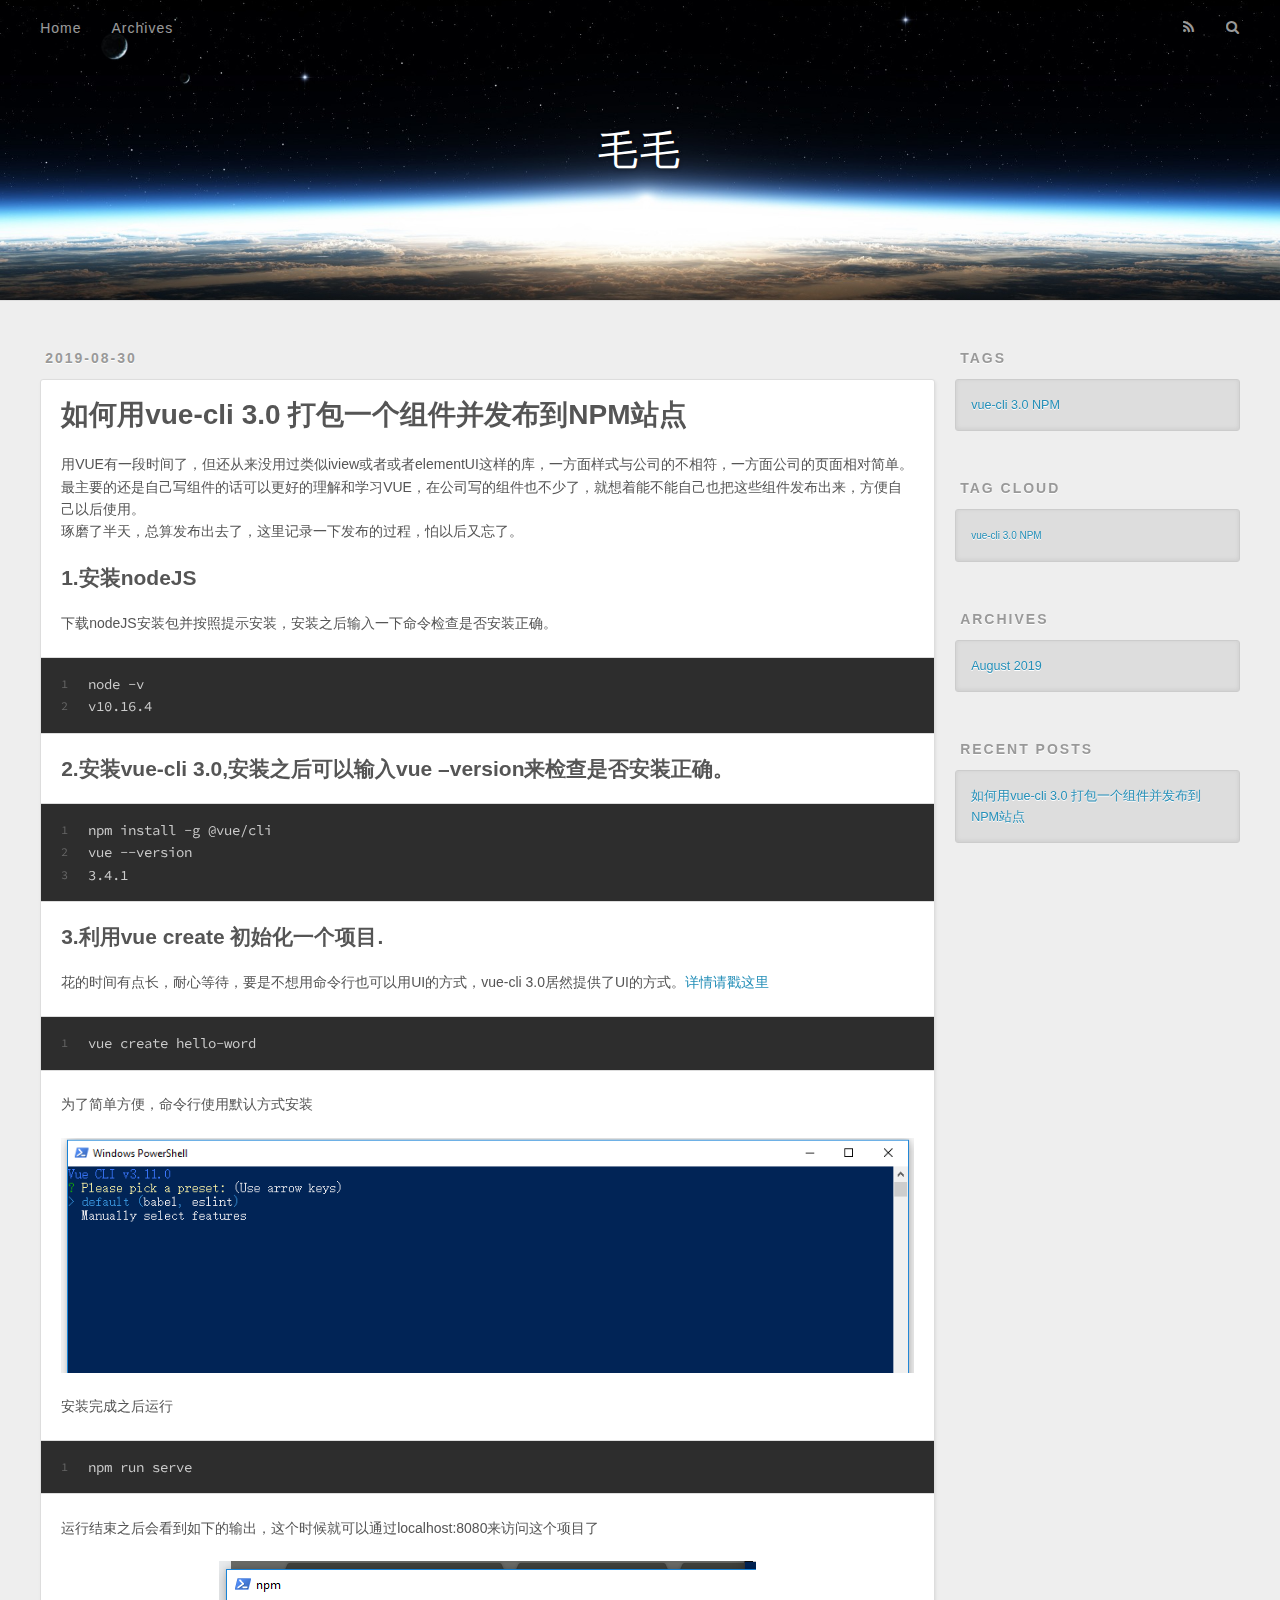
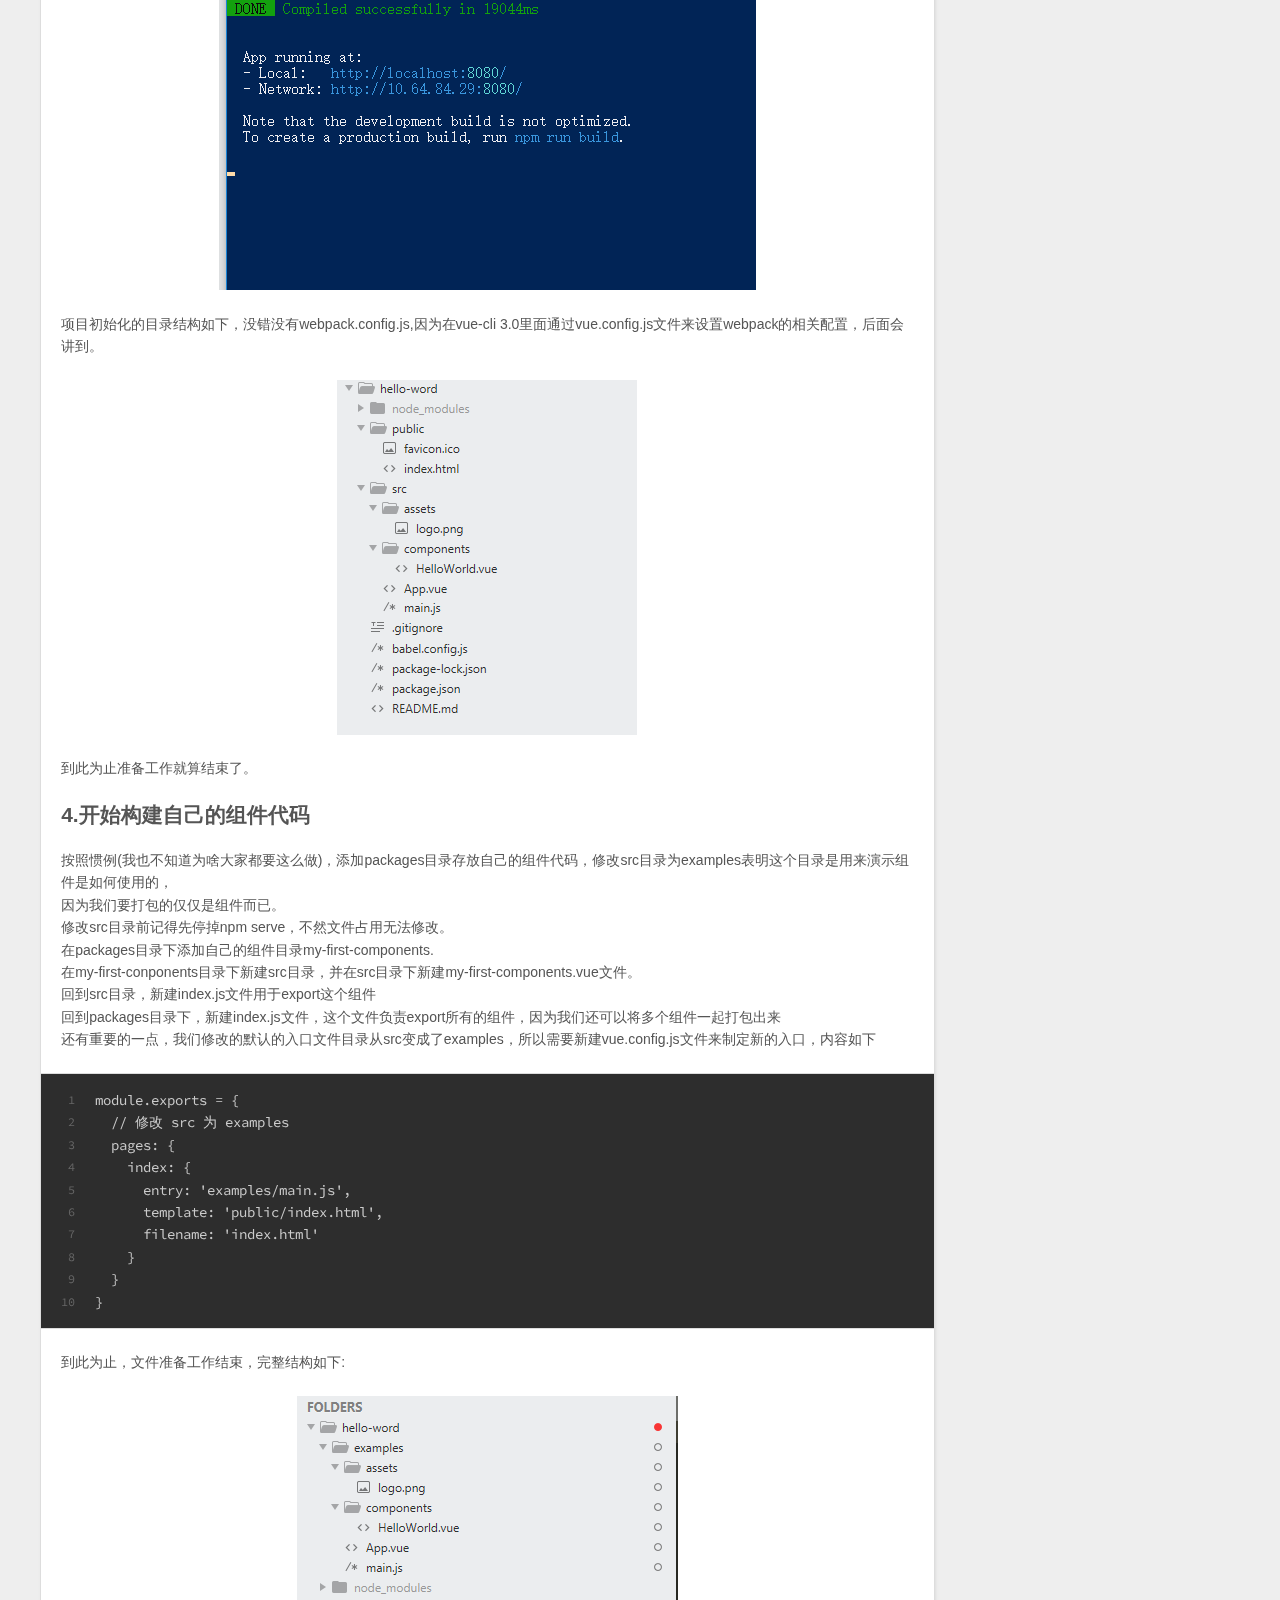
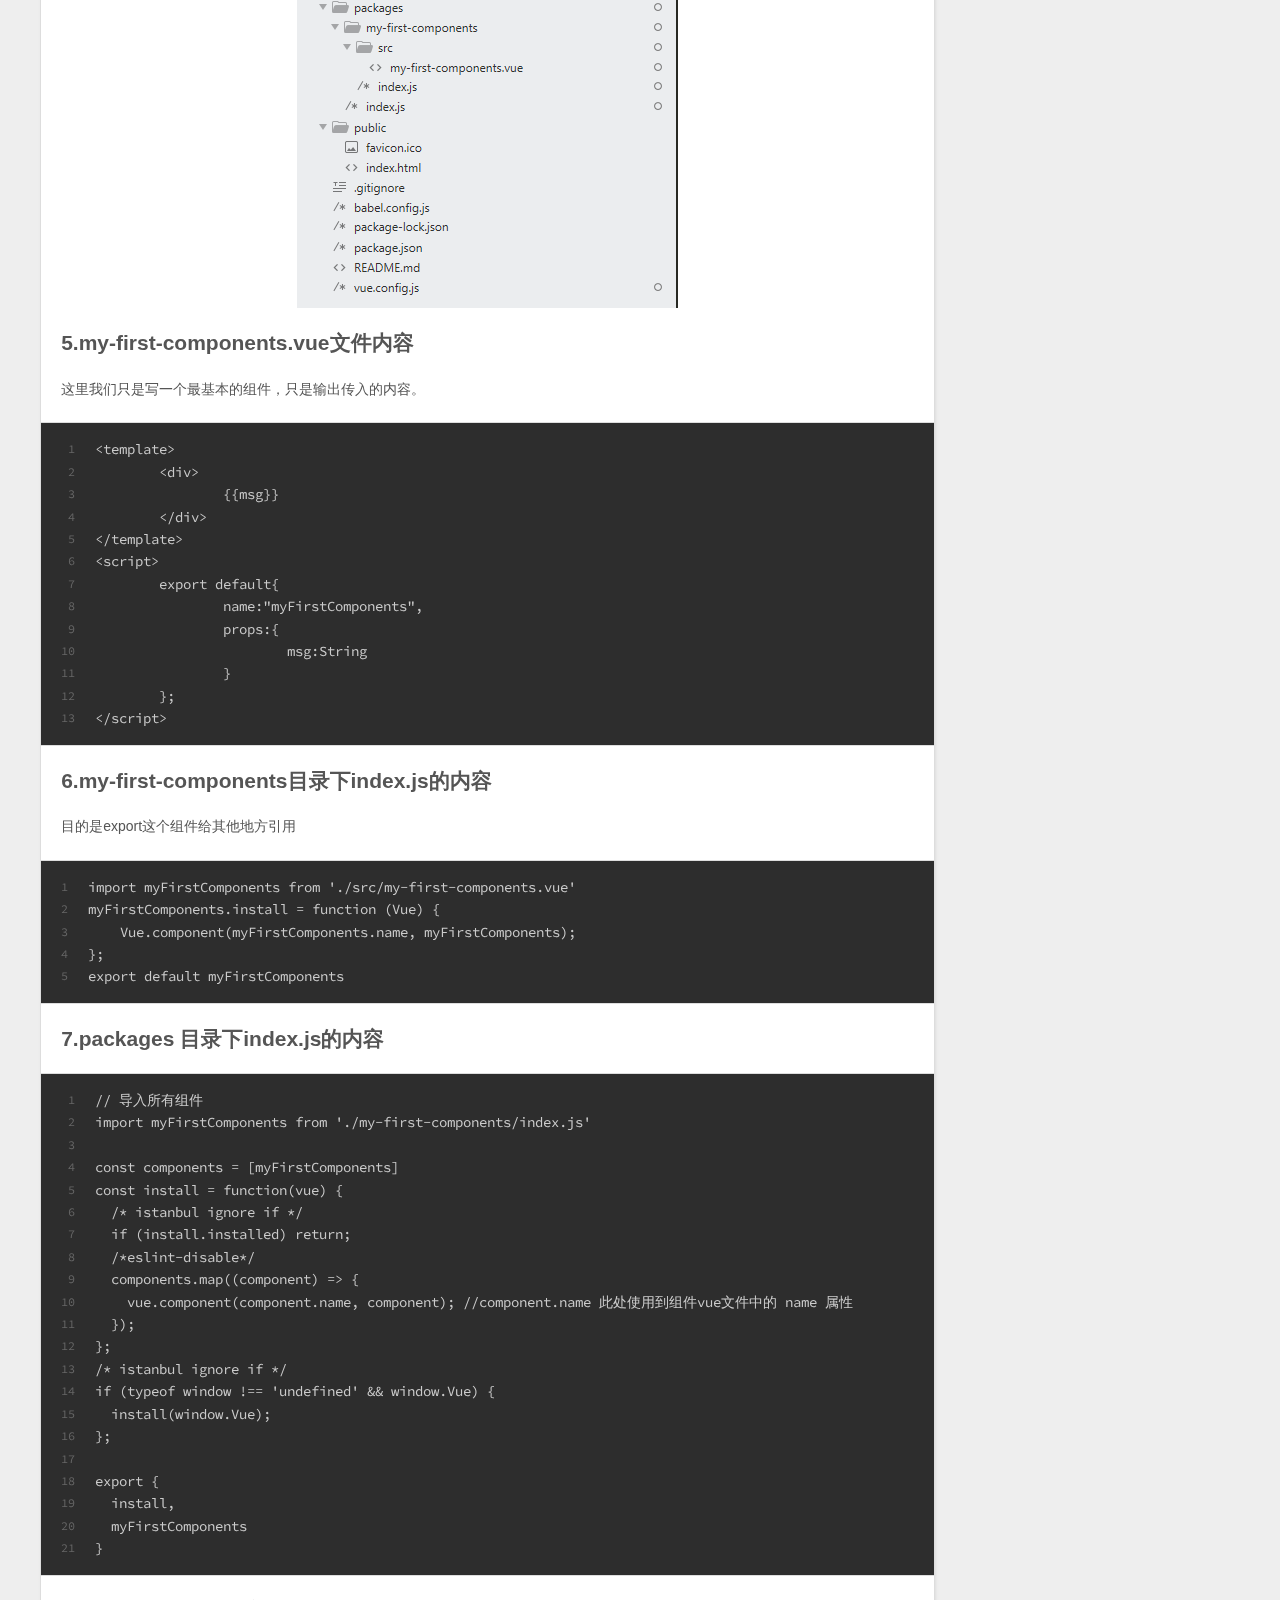
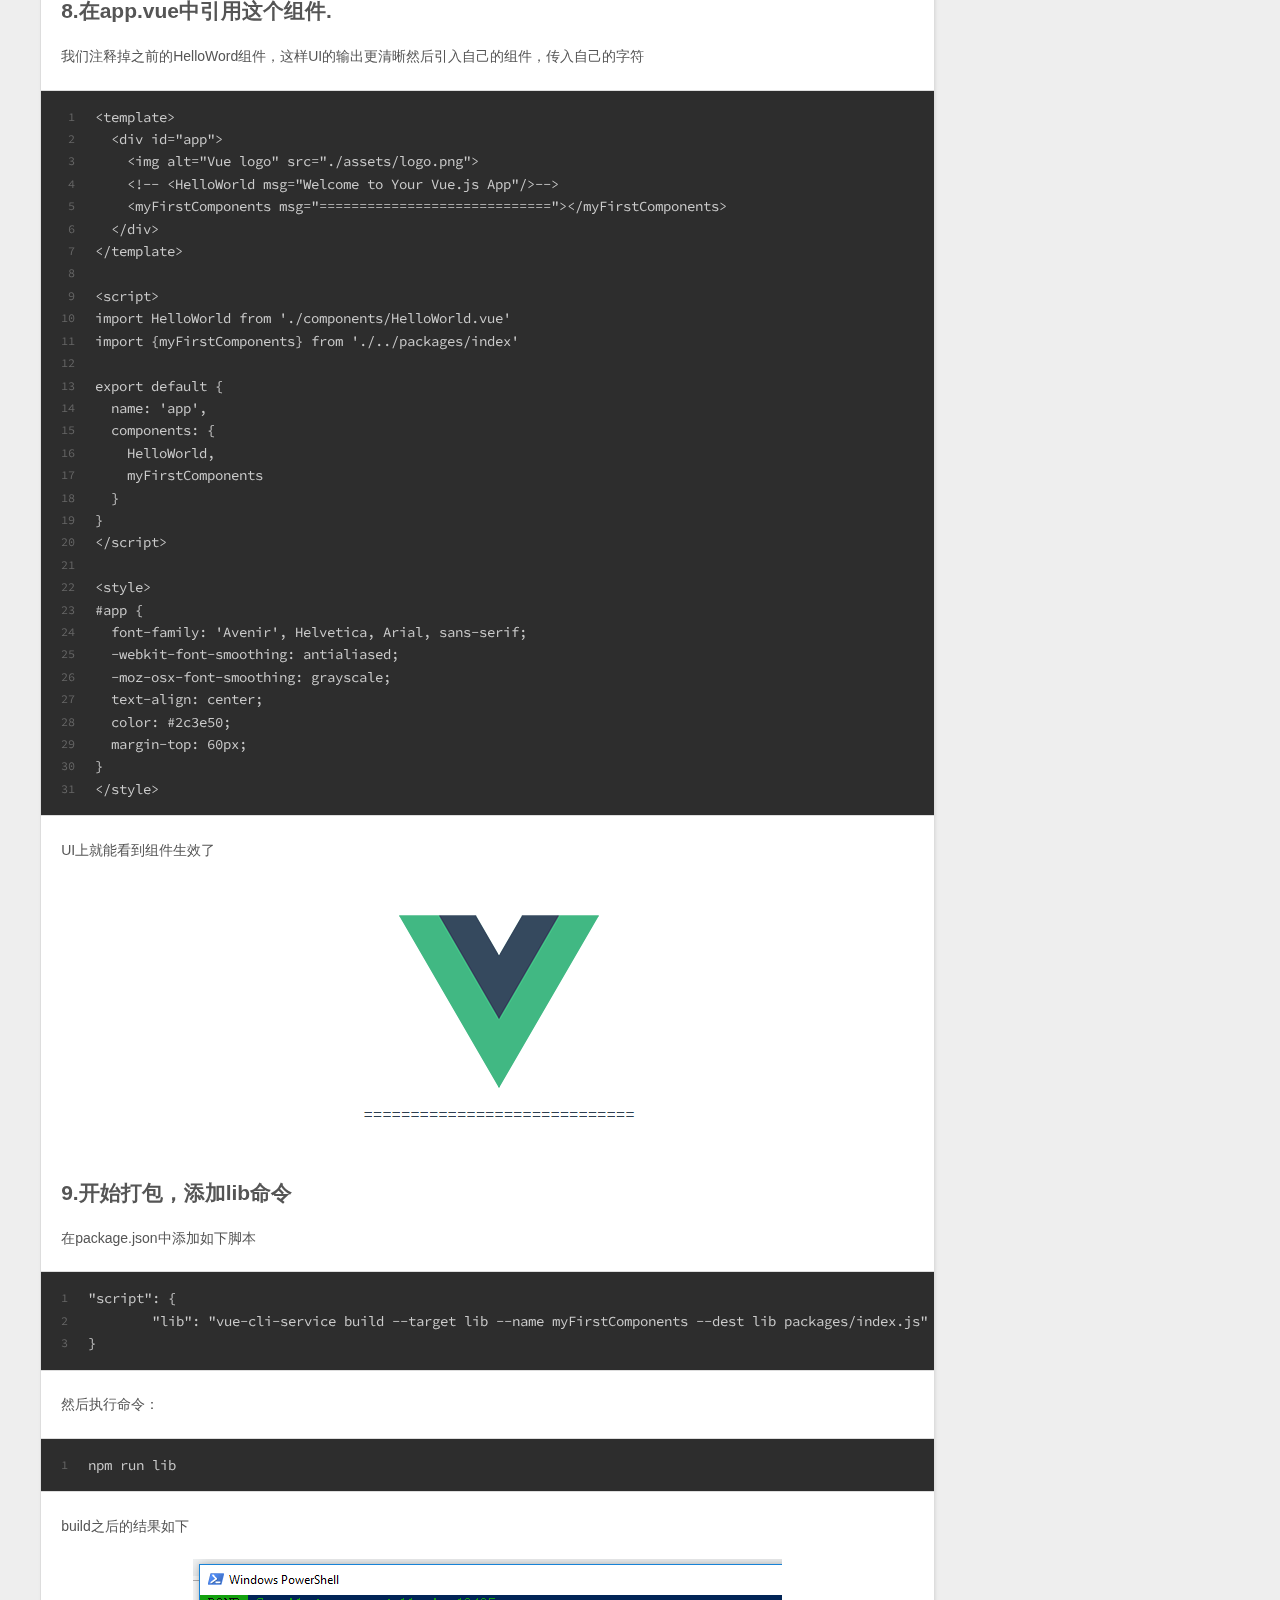
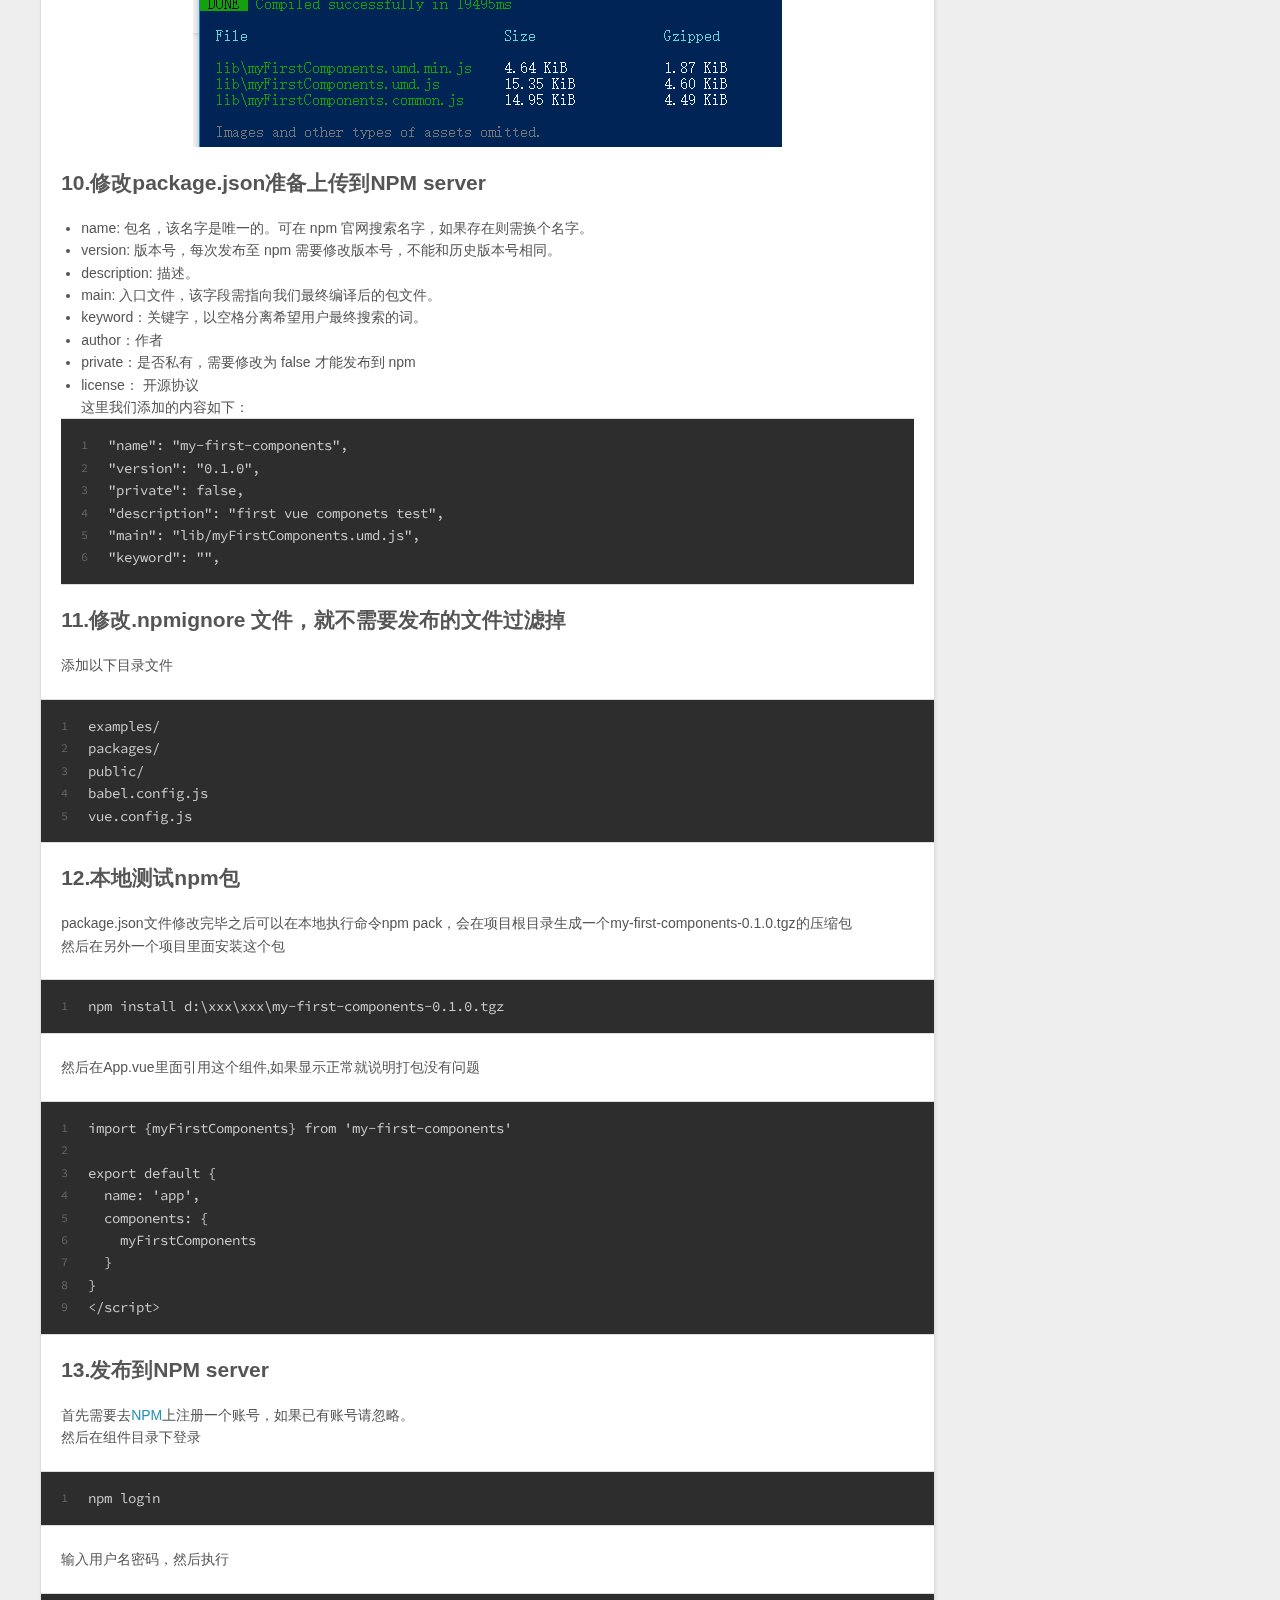
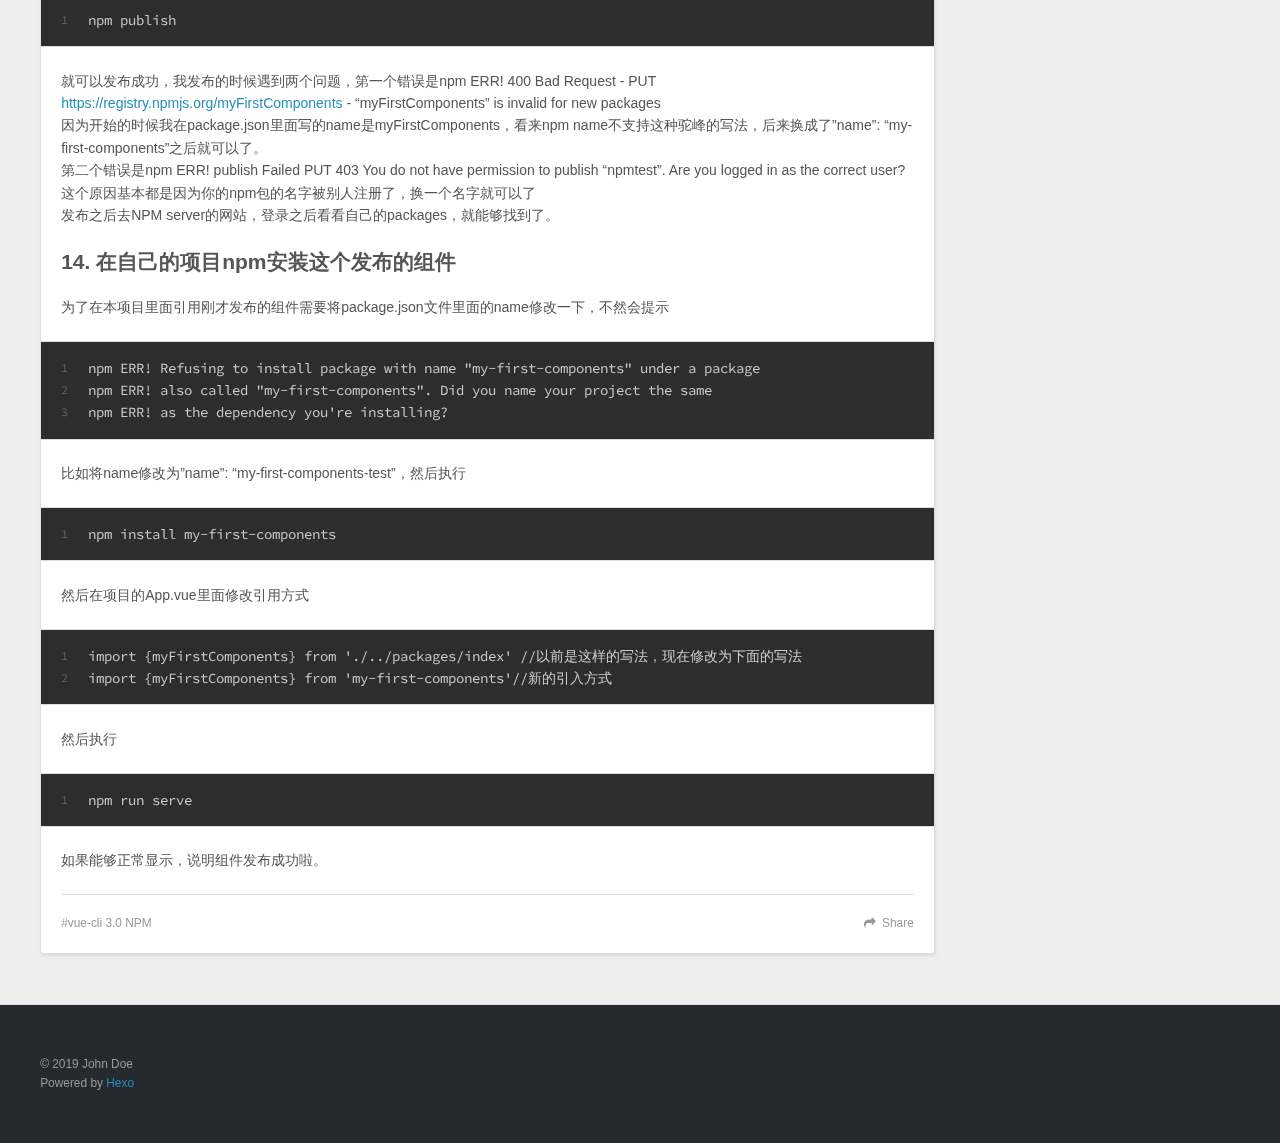
==== index.html @ e0634051 "Site updated: 2019-08-30 17:22:30" ====
<!DOCTYPE html>
<html>
<head><meta name="generator" content="Hexo 3.9.0">
  <meta charset="utf-8">
  

  
  <title>毛毛</title>
  <meta name="viewport" content="width=device-width, initial-scale=1, maximum-scale=1">
  <meta property="og:type" content="website">
<meta property="og:title" content="毛毛">
<meta property="og:url" content="http://yoursite.com/index.html">
<meta property="og:site_name" content="毛毛">
<meta property="og:locale" content="en">
<meta name="twitter:card" content="summary">
<meta name="twitter:title" content="毛毛">
  
    <link rel="alternate" href="/atom.xml" title="毛毛" type="application/atom+xml">
  
  
    <link rel="icon" href="/favicon.png">
  
  
    <link href="//fonts.googleapis.com/css?family=Source+Code+Pro" rel="stylesheet" type="text/css">
  
  <link rel="stylesheet" href="/css/style.css">
</head>
</html>
<body>
  <div id="container">
    <div id="wrap">
      <header id="header">
  <div id="banner"></div>
  <div id="header-outer" class="outer">
    <div id="header-title" class="inner">
      <h1 id="logo-wrap">
        <a href="/" id="logo">毛毛</a>
      </h1>
      
    </div>
    <div id="header-inner" class="inner">
      <nav id="main-nav">
        <a id="main-nav-toggle" class="nav-icon"></a>
        
          <a class="main-nav-link" href="/">Home</a>
        
          <a class="main-nav-link" href="/archives">Archives</a>
        
      </nav>
      <nav id="sub-nav">
        
          <a id="nav-rss-link" class="nav-icon" href="/atom.xml" title="RSS Feed"></a>
        
        <a id="nav-search-btn" class="nav-icon" title="Search"></a>
      </nav>
      <div id="search-form-wrap">
        <form action="//google.com/search" method="get" accept-charset="UTF-8" class="search-form"><input type="search" name="q" class="search-form-input" placeholder="Search"><button type="submit" class="search-form-submit">&#xF002;</button><input type="hidden" name="sitesearch" value="http://yoursite.com"></form>
      </div>
    </div>
  </div>
</header>
      <div class="outer">
        <section id="main">
  
    <article id="post-如何用vue-cli-3-0-打包一个组件并发布到NPM站点" class="article article-type-post" itemscope itemprop="blogPost">
  <div class="article-meta">
    <a href="/2019/08/30/如何用vue-cli-3-0-打包一个组件并发布到NPM站点/" class="article-date">
  <time datetime="2019-08-30T08:21:18.000Z" itemprop="datePublished">2019-08-30</time>
</a>
    
  </div>
  <div class="article-inner">
    
    
      <header class="article-header">
        
  
    <h1 itemprop="name">
      <a class="article-title" href="/2019/08/30/如何用vue-cli-3-0-打包一个组件并发布到NPM站点/">如何用vue-cli 3.0 打包一个组件并发布到NPM站点</a>
    </h1>
  

      </header>
    
    <div class="article-entry" itemprop="articleBody">
      
        <p>用VUE有一段时间了，但还从来没用过类似iview或者或者elementUI这样的库，一方面样式与公司的不相符，一方面公司的页面相对简单。<br>最主要的还是自己写组件的话可以更好的理解和学习VUE，在公司写的组件也不少了，就想着能不能自己也把这些组件发布出来，方便自己以后使用。<br>琢磨了半天，总算发布出去了，这里记录一下发布的过程，怕以后又忘了。</p>
<h2 id="1-安装nodeJS"><a href="#1-安装nodeJS" class="headerlink" title="1.安装nodeJS"></a>1.安装nodeJS</h2><p>下载nodeJS安装包并按照提示安装，安装之后输入一下命令检查是否安装正确。</p>
<figure class="highlight plain"><table><tr><td class="gutter"><pre><span class="line">1</span><br><span class="line">2</span><br></pre></td><td class="code"><pre><span class="line">node -v</span><br><span class="line">v10.16.4</span><br></pre></td></tr></table></figure>

<h2 id="2-安装vue-cli-3-0-安装之后可以输入vue-–version来检查是否安装正确。"><a href="#2-安装vue-cli-3-0-安装之后可以输入vue-–version来检查是否安装正确。" class="headerlink" title="2.安装vue-cli 3.0,安装之后可以输入vue –version来检查是否安装正确。"></a>2.安装vue-cli 3.0,安装之后可以输入vue –version来检查是否安装正确。</h2><figure class="highlight plain"><table><tr><td class="gutter"><pre><span class="line">1</span><br><span class="line">2</span><br><span class="line">3</span><br></pre></td><td class="code"><pre><span class="line">npm install -g @vue/cli</span><br><span class="line">vue --version</span><br><span class="line">3.4.1</span><br></pre></td></tr></table></figure>

<h2 id="3-利用vue-create-初始化一个项目"><a href="#3-利用vue-create-初始化一个项目" class="headerlink" title="3.利用vue create 初始化一个项目."></a>3.利用vue create 初始化一个项目.</h2><p>花的时间有点长，耐心等待，要是不想用命令行也可以用UI的方式，vue-cli 3.0居然提供了UI的方式。<a href="https://cli.vuejs.org/zh/guide/creating-a-project.html#%E4%BD%BF%E7%94%A8%E5%9B%BE%E5%BD%A2%E5%8C%96%E7%95%8C%E9%9D%A2" target="_blank" rel="noopener">详情请戳这里</a></p>
<figure class="highlight plain"><table><tr><td class="gutter"><pre><span class="line">1</span><br></pre></td><td class="code"><pre><span class="line">vue create hello-word</span><br></pre></td></tr></table></figure>

<p>为了简单方便，命令行使用默认方式安装</p>
<img src="/2019/08/30/如何用vue-cli-3-0-打包一个组件并发布到NPM站点/1.png" title="命令行安装">
<p>安装完成之后运行</p>
<figure class="highlight plain"><table><tr><td class="gutter"><pre><span class="line">1</span><br></pre></td><td class="code"><pre><span class="line">npm run serve</span><br></pre></td></tr></table></figure>

<p>运行结束之后会看到如下的输出，这个时候就可以通过localhost:8080来访问这个项目了</p>
<img src="/2019/08/30/如何用vue-cli-3-0-打包一个组件并发布到NPM站点/2.png" title="启动项目">
<p>项目初始化的目录结构如下，没错没有webpack.config.js,因为在vue-cli 3.0里面通过vue.config.js文件来设置webpack的相关配置，后面会讲到。</p>
<img src="/2019/08/30/如何用vue-cli-3-0-打包一个组件并发布到NPM站点/3.png" title="代码目录">
<p>到此为止准备工作就算结束了。</p>
<h2 id="4-开始构建自己的组件代码"><a href="#4-开始构建自己的组件代码" class="headerlink" title="4.开始构建自己的组件代码"></a>4.开始构建自己的组件代码</h2><p>按照惯例(我也不知道为啥大家都要这么做)，添加packages目录存放自己的组件代码，修改src目录为examples表明这个目录是用来演示组件是如何使用的，<br>因为我们要打包的仅仅是组件而已。<br>修改src目录前记得先停掉npm serve，不然文件占用无法修改。<br>在packages目录下添加自己的组件目录my-first-components.<br>在my-first-conponents目录下新建src目录，并在src目录下新建my-first-components.vue文件。<br>回到src目录，新建index.js文件用于export这个组件<br>回到packages目录下，新建index.js文件，这个文件负责export所有的组件，因为我们还可以将多个组件一起打包出来<br>还有重要的一点，我们修改的默认的入口文件目录从src变成了examples，所以需要新建vue.config.js文件来制定新的入口，内容如下</p>
<figure class="highlight plain"><table><tr><td class="gutter"><pre><span class="line">1</span><br><span class="line">2</span><br><span class="line">3</span><br><span class="line">4</span><br><span class="line">5</span><br><span class="line">6</span><br><span class="line">7</span><br><span class="line">8</span><br><span class="line">9</span><br><span class="line">10</span><br></pre></td><td class="code"><pre><span class="line">module.exports = &#123;</span><br><span class="line">  // 修改 src 为 examples</span><br><span class="line">  pages: &#123;</span><br><span class="line">    index: &#123;</span><br><span class="line">      entry: &apos;examples/main.js&apos;,</span><br><span class="line">      template: &apos;public/index.html&apos;,</span><br><span class="line">      filename: &apos;index.html&apos;</span><br><span class="line">    &#125;</span><br><span class="line">  &#125;</span><br><span class="line">&#125;</span><br></pre></td></tr></table></figure>

<p>到此为止，文件准备工作结束，完整结构如下:</p>
<img src="/2019/08/30/如何用vue-cli-3-0-打包一个组件并发布到NPM站点/4.png" title="代码目录">

<h2 id="5-my-first-components-vue文件内容"><a href="#5-my-first-components-vue文件内容" class="headerlink" title="5.my-first-components.vue文件内容"></a>5.my-first-components.vue文件内容</h2><p>这里我们只是写一个最基本的组件，只是输出传入的内容。</p>
<figure class="highlight plain"><table><tr><td class="gutter"><pre><span class="line">1</span><br><span class="line">2</span><br><span class="line">3</span><br><span class="line">4</span><br><span class="line">5</span><br><span class="line">6</span><br><span class="line">7</span><br><span class="line">8</span><br><span class="line">9</span><br><span class="line">10</span><br><span class="line">11</span><br><span class="line">12</span><br><span class="line">13</span><br></pre></td><td class="code"><pre><span class="line">&lt;template&gt;</span><br><span class="line">	&lt;div&gt;</span><br><span class="line">		&#123;&#123;msg&#125;&#125;</span><br><span class="line">	&lt;/div&gt;</span><br><span class="line">&lt;/template&gt;</span><br><span class="line">&lt;script&gt;</span><br><span class="line">	export default&#123;</span><br><span class="line">		name:&quot;myFirstComponents&quot;,</span><br><span class="line">		props:&#123;</span><br><span class="line">			msg:String</span><br><span class="line">		&#125;</span><br><span class="line">	&#125;;</span><br><span class="line">&lt;/script&gt;</span><br></pre></td></tr></table></figure>

<h2 id="6-my-first-components目录下index-js的内容"><a href="#6-my-first-components目录下index-js的内容" class="headerlink" title="6.my-first-components目录下index.js的内容"></a>6.my-first-components目录下index.js的内容</h2><p>目的是export这个组件给其他地方引用</p>
<figure class="highlight plain"><table><tr><td class="gutter"><pre><span class="line">1</span><br><span class="line">2</span><br><span class="line">3</span><br><span class="line">4</span><br><span class="line">5</span><br></pre></td><td class="code"><pre><span class="line">import myFirstComponents from &apos;./src/my-first-components.vue&apos;</span><br><span class="line">myFirstComponents.install = function (Vue) &#123;</span><br><span class="line">    Vue.component(myFirstComponents.name, myFirstComponents);</span><br><span class="line">&#125;;</span><br><span class="line">export default myFirstComponents</span><br></pre></td></tr></table></figure>

<h2 id="7-packages-目录下index-js的内容"><a href="#7-packages-目录下index-js的内容" class="headerlink" title="7.packages 目录下index.js的内容"></a>7.packages 目录下index.js的内容</h2><figure class="highlight plain"><table><tr><td class="gutter"><pre><span class="line">1</span><br><span class="line">2</span><br><span class="line">3</span><br><span class="line">4</span><br><span class="line">5</span><br><span class="line">6</span><br><span class="line">7</span><br><span class="line">8</span><br><span class="line">9</span><br><span class="line">10</span><br><span class="line">11</span><br><span class="line">12</span><br><span class="line">13</span><br><span class="line">14</span><br><span class="line">15</span><br><span class="line">16</span><br><span class="line">17</span><br><span class="line">18</span><br><span class="line">19</span><br><span class="line">20</span><br><span class="line">21</span><br></pre></td><td class="code"><pre><span class="line">// 导入所有组件</span><br><span class="line">import myFirstComponents from &apos;./my-first-components/index.js&apos;</span><br><span class="line"></span><br><span class="line">const components = [myFirstComponents]</span><br><span class="line">const install = function(vue) &#123;</span><br><span class="line">  /* istanbul ignore if */</span><br><span class="line">  if (install.installed) return;</span><br><span class="line">  /*eslint-disable*/</span><br><span class="line">  components.map((component) =&gt; &#123;</span><br><span class="line">    vue.component(component.name, component); //component.name 此处使用到组件vue文件中的 name 属性</span><br><span class="line">  &#125;);</span><br><span class="line">&#125;;</span><br><span class="line">/* istanbul ignore if */</span><br><span class="line">if (typeof window !== &apos;undefined&apos; &amp;&amp; window.Vue) &#123;</span><br><span class="line">  install(window.Vue);</span><br><span class="line">&#125;;</span><br><span class="line"></span><br><span class="line">export &#123;</span><br><span class="line">  install,</span><br><span class="line">  myFirstComponents</span><br><span class="line">&#125;</span><br></pre></td></tr></table></figure>

<h2 id="8-在app-vue中引用这个组件"><a href="#8-在app-vue中引用这个组件" class="headerlink" title="8.在app.vue中引用这个组件."></a>8.在app.vue中引用这个组件.</h2><p>我们注释掉之前的HelloWord组件，这样UI的输出更清晰然后引入自己的组件，传入自己的字符</p>
<figure class="highlight plain"><table><tr><td class="gutter"><pre><span class="line">1</span><br><span class="line">2</span><br><span class="line">3</span><br><span class="line">4</span><br><span class="line">5</span><br><span class="line">6</span><br><span class="line">7</span><br><span class="line">8</span><br><span class="line">9</span><br><span class="line">10</span><br><span class="line">11</span><br><span class="line">12</span><br><span class="line">13</span><br><span class="line">14</span><br><span class="line">15</span><br><span class="line">16</span><br><span class="line">17</span><br><span class="line">18</span><br><span class="line">19</span><br><span class="line">20</span><br><span class="line">21</span><br><span class="line">22</span><br><span class="line">23</span><br><span class="line">24</span><br><span class="line">25</span><br><span class="line">26</span><br><span class="line">27</span><br><span class="line">28</span><br><span class="line">29</span><br><span class="line">30</span><br><span class="line">31</span><br></pre></td><td class="code"><pre><span class="line">&lt;template&gt;</span><br><span class="line">  &lt;div id=&quot;app&quot;&gt;</span><br><span class="line">    &lt;img alt=&quot;Vue logo&quot; src=&quot;./assets/logo.png&quot;&gt;</span><br><span class="line">    &lt;!-- &lt;HelloWorld msg=&quot;Welcome to Your Vue.js App&quot;/&gt;--&gt;</span><br><span class="line">    &lt;myFirstComponents msg=&quot;=============================&quot;&gt;&lt;/myFirstComponents&gt;</span><br><span class="line">  &lt;/div&gt;</span><br><span class="line">&lt;/template&gt;</span><br><span class="line"></span><br><span class="line">&lt;script&gt;</span><br><span class="line">import HelloWorld from &apos;./components/HelloWorld.vue&apos;</span><br><span class="line">import &#123;myFirstComponents&#125; from &apos;./../packages/index&apos;</span><br><span class="line"></span><br><span class="line">export default &#123;</span><br><span class="line">  name: &apos;app&apos;,</span><br><span class="line">  components: &#123;</span><br><span class="line">    HelloWorld,</span><br><span class="line">    myFirstComponents</span><br><span class="line">  &#125;</span><br><span class="line">&#125;</span><br><span class="line">&lt;/script&gt;</span><br><span class="line"></span><br><span class="line">&lt;style&gt;</span><br><span class="line">#app &#123;</span><br><span class="line">  font-family: &apos;Avenir&apos;, Helvetica, Arial, sans-serif;</span><br><span class="line">  -webkit-font-smoothing: antialiased;</span><br><span class="line">  -moz-osx-font-smoothing: grayscale;</span><br><span class="line">  text-align: center;</span><br><span class="line">  color: #2c3e50;</span><br><span class="line">  margin-top: 60px;</span><br><span class="line">&#125;</span><br><span class="line">&lt;/style&gt;</span><br></pre></td></tr></table></figure>

<p>UI上就能看到组件生效了</p>
<img src="/2019/08/30/如何用vue-cli-3-0-打包一个组件并发布到NPM站点/5.png" title="渲染效果">
<h2 id="9-开始打包，添加lib命令"><a href="#9-开始打包，添加lib命令" class="headerlink" title="9.开始打包，添加lib命令"></a>9.开始打包，添加lib命令</h2><p>在package.json中添加如下脚本</p>
<figure class="highlight plain"><table><tr><td class="gutter"><pre><span class="line">1</span><br><span class="line">2</span><br><span class="line">3</span><br></pre></td><td class="code"><pre><span class="line">&quot;script&quot;: &#123;</span><br><span class="line">	&quot;lib&quot;: &quot;vue-cli-service build --target lib --name myFirstComponents --dest lib packages/index.js&quot;</span><br><span class="line">&#125;</span><br></pre></td></tr></table></figure>

<p>然后执行命令：</p>
<figure class="highlight plain"><table><tr><td class="gutter"><pre><span class="line">1</span><br></pre></td><td class="code"><pre><span class="line">npm run lib</span><br></pre></td></tr></table></figure>

<p>build之后的结果如下</p>
<img src="/2019/08/30/如何用vue-cli-3-0-打包一个组件并发布到NPM站点/6.png" title="打包结果">
<h2 id="10-修改package-json准备上传到NPM-server"><a href="#10-修改package-json准备上传到NPM-server" class="headerlink" title="10.修改package.json准备上传到NPM server"></a>10.修改package.json准备上传到NPM server</h2><ul>
<li>name: 包名，该名字是唯一的。可在 npm 官网搜索名字，如果存在则需换个名字。</li>
<li>version: 版本号，每次发布至 npm 需要修改版本号，不能和历史版本号相同。</li>
<li>description: 描述。</li>
<li>main: 入口文件，该字段需指向我们最终编译后的包文件。</li>
<li>keyword：关键字，以空格分离希望用户最终搜索的词。</li>
<li>author：作者</li>
<li>private：是否私有，需要修改为 false 才能发布到 npm</li>
<li>license： 开源协议<br>这里我们添加的内容如下：<figure class="highlight plain"><table><tr><td class="gutter"><pre><span class="line">1</span><br><span class="line">2</span><br><span class="line">3</span><br><span class="line">4</span><br><span class="line">5</span><br><span class="line">6</span><br></pre></td><td class="code"><pre><span class="line">&quot;name&quot;: &quot;my-first-components&quot;,</span><br><span class="line">&quot;version&quot;: &quot;0.1.0&quot;,</span><br><span class="line">&quot;private&quot;: false,</span><br><span class="line">&quot;description&quot;: &quot;first vue componets test&quot;,</span><br><span class="line">&quot;main&quot;: &quot;lib/myFirstComponents.umd.js&quot;,</span><br><span class="line">&quot;keyword&quot;: &quot;&quot;,</span><br></pre></td></tr></table></figure>

</li>
</ul>
<h2 id="11-修改-npmignore-文件，就不需要发布的文件过滤掉"><a href="#11-修改-npmignore-文件，就不需要发布的文件过滤掉" class="headerlink" title="11.修改.npmignore 文件，就不需要发布的文件过滤掉"></a>11.修改.npmignore 文件，就不需要发布的文件过滤掉</h2><p>添加以下目录文件</p>
<figure class="highlight plain"><table><tr><td class="gutter"><pre><span class="line">1</span><br><span class="line">2</span><br><span class="line">3</span><br><span class="line">4</span><br><span class="line">5</span><br></pre></td><td class="code"><pre><span class="line">examples/</span><br><span class="line">packages/</span><br><span class="line">public/</span><br><span class="line">babel.config.js</span><br><span class="line">vue.config.js</span><br></pre></td></tr></table></figure>

<h2 id="12-本地测试npm包"><a href="#12-本地测试npm包" class="headerlink" title="12.本地测试npm包"></a>12.本地测试npm包</h2><p>package.json文件修改完毕之后可以在本地执行命令npm pack，会在项目根目录生成一个my-first-components-0.1.0.tgz的压缩包<br>然后在另外一个项目里面安装这个包</p>
<figure class="highlight plain"><table><tr><td class="gutter"><pre><span class="line">1</span><br></pre></td><td class="code"><pre><span class="line">npm install d:\xxx\xxx\my-first-components-0.1.0.tgz</span><br></pre></td></tr></table></figure>

<p>然后在App.vue里面引用这个组件,如果显示正常就说明打包没有问题</p>
<figure class="highlight plain"><table><tr><td class="gutter"><pre><span class="line">1</span><br><span class="line">2</span><br><span class="line">3</span><br><span class="line">4</span><br><span class="line">5</span><br><span class="line">6</span><br><span class="line">7</span><br><span class="line">8</span><br><span class="line">9</span><br></pre></td><td class="code"><pre><span class="line">import &#123;myFirstComponents&#125; from &apos;my-first-components&apos;</span><br><span class="line"></span><br><span class="line">export default &#123;</span><br><span class="line">  name: &apos;app&apos;,</span><br><span class="line">  components: &#123;</span><br><span class="line">    myFirstComponents</span><br><span class="line">  &#125;</span><br><span class="line">&#125;</span><br><span class="line">&lt;/script&gt;</span><br></pre></td></tr></table></figure>

<h2 id="13-发布到NPM-server"><a href="#13-发布到NPM-server" class="headerlink" title="13.发布到NPM server"></a>13.发布到NPM server</h2><p>首先需要去<a href="https://www.npmjs.com/" target="_blank" rel="noopener">NPM</a>上注册一个账号，如果已有账号请忽略。<br>然后在组件目录下登录</p>
<figure class="highlight plain"><table><tr><td class="gutter"><pre><span class="line">1</span><br></pre></td><td class="code"><pre><span class="line">npm login</span><br></pre></td></tr></table></figure>

<p>输入用户名密码，然后执行</p>
<figure class="highlight plain"><table><tr><td class="gutter"><pre><span class="line">1</span><br></pre></td><td class="code"><pre><span class="line">npm publish</span><br></pre></td></tr></table></figure>

<p>就可以发布成功，我发布的时候遇到两个问题，第一个错误是npm ERR! 400 Bad Request - PUT <a href="https://registry.npmjs.org/myFirstComponents" target="_blank" rel="noopener">https://registry.npmjs.org/myFirstComponents</a> - “myFirstComponents” is invalid for new packages<br>因为开始的时候我在package.json里面写的name是myFirstComponents，看来npm name不支持这种驼峰的写法，后来换成了”name”: “my-first-components”之后就可以了。<br>第二个错误是npm ERR! publish Failed PUT 403 You do not have permission to publish “npmtest”. Are you logged in as the correct user?<br>这个原因基本都是因为你的npm包的名字被别人注册了，换一个名字就可以了<br>发布之后去NPM server的网站，登录之后看看自己的packages，就能够找到了。</p>
<h2 id="14-在自己的项目npm安装这个发布的组件"><a href="#14-在自己的项目npm安装这个发布的组件" class="headerlink" title="14. 在自己的项目npm安装这个发布的组件"></a>14. 在自己的项目npm安装这个发布的组件</h2><p>为了在本项目里面引用刚才发布的组件需要将package.json文件里面的name修改一下，不然会提示</p>
<figure class="highlight plain"><table><tr><td class="gutter"><pre><span class="line">1</span><br><span class="line">2</span><br><span class="line">3</span><br></pre></td><td class="code"><pre><span class="line">npm ERR! Refusing to install package with name &quot;my-first-components&quot; under a package</span><br><span class="line">npm ERR! also called &quot;my-first-components&quot;. Did you name your project the same</span><br><span class="line">npm ERR! as the dependency you&apos;re installing?</span><br></pre></td></tr></table></figure>

<p>比如将name修改为”name”: “my-first-components-test”，然后执行</p>
<figure class="highlight plain"><table><tr><td class="gutter"><pre><span class="line">1</span><br></pre></td><td class="code"><pre><span class="line">npm install my-first-components</span><br></pre></td></tr></table></figure>

<p>然后在项目的App.vue里面修改引用方式</p>
<figure class="highlight plain"><table><tr><td class="gutter"><pre><span class="line">1</span><br><span class="line">2</span><br></pre></td><td class="code"><pre><span class="line">import &#123;myFirstComponents&#125; from &apos;./../packages/index&apos; //以前是这样的写法，现在修改为下面的写法</span><br><span class="line">import &#123;myFirstComponents&#125; from &apos;my-first-components&apos;//新的引入方式</span><br></pre></td></tr></table></figure>

<p>然后执行</p>
<figure class="highlight plain"><table><tr><td class="gutter"><pre><span class="line">1</span><br></pre></td><td class="code"><pre><span class="line">npm run serve</span><br></pre></td></tr></table></figure>

<p>如果能够正常显示，说明组件发布成功啦。</p>

      
    </div>
    <footer class="article-footer">
      <a data-url="http://yoursite.com/2019/08/30/如何用vue-cli-3-0-打包一个组件并发布到NPM站点/" data-id="cjzxurtm80000yotpqq9nxae8" class="article-share-link">Share</a>
      
      
  <ul class="article-tag-list"><li class="article-tag-list-item"><a class="article-tag-list-link" href="/tags/vue-cli-3-0-NPM/">vue-cli 3.0 NPM</a></li></ul>

    </footer>
  </div>
  
</article>


  


</section>
        
          <aside id="sidebar">
  
    

  
    
  <div class="widget-wrap">
    <h3 class="widget-title">Tags</h3>
    <div class="widget">
      <ul class="tag-list"><li class="tag-list-item"><a class="tag-list-link" href="/tags/vue-cli-3-0-NPM/">vue-cli 3.0 NPM</a></li></ul>
    </div>
  </div>


  
    
  <div class="widget-wrap">
    <h3 class="widget-title">Tag Cloud</h3>
    <div class="widget tagcloud">
      <a href="/tags/vue-cli-3-0-NPM/" style="font-size: 10px;">vue-cli 3.0 NPM</a>
    </div>
  </div>

  
    
  <div class="widget-wrap">
    <h3 class="widget-title">Archives</h3>
    <div class="widget">
      <ul class="archive-list"><li class="archive-list-item"><a class="archive-list-link" href="/archives/2019/08/">August 2019</a></li></ul>
    </div>
  </div>


  
    
  <div class="widget-wrap">
    <h3 class="widget-title">Recent Posts</h3>
    <div class="widget">
      <ul>
        
          <li>
            <a href="/2019/08/30/如何用vue-cli-3-0-打包一个组件并发布到NPM站点/">如何用vue-cli 3.0 打包一个组件并发布到NPM站点</a>
          </li>
        
      </ul>
    </div>
  </div>

  
</aside>
        
      </div>
      <footer id="footer">
  
  <div class="outer">
    <div id="footer-info" class="inner">
      &copy; 2019 John Doe<br>
      Powered by <a href="http://hexo.io/" target="_blank">Hexo</a>
    </div>
  </div>
</footer>
    </div>
    <nav id="mobile-nav">
  
    <a href="/" class="mobile-nav-link">Home</a>
  
    <a href="/archives" class="mobile-nav-link">Archives</a>
  
</nav>
    

<script src="//ajax.googleapis.com/ajax/libs/jquery/2.0.3/jquery.min.js"></script>


  <link rel="stylesheet" href="/fancybox/jquery.fancybox.css">
  <script src="/fancybox/jquery.fancybox.pack.js"></script>


<script src="/js/script.js"></script>



  </div>
</body>
</html>
---- css/style.css ----
body {
  width: 100%;
}
body:before,
body:after {
  content: "";
  display: table;
}
body:after {
  clear: both;
}
html,
body,
div,
span,
applet,
object,
iframe,
h1,
h2,
h3,
h4,
h5,
h6,
p,
blockquote,
pre,
a,
abbr,
acronym,
address,
big,
cite,
code,
del,
dfn,
em,
img,
ins,
kbd,
q,
s,
samp,
small,
strike,
strong,
sub,
sup,
tt,
var,
dl,
dt,
dd,
ol,
ul,
li,
fieldset,
form,
label,
legend,
table,
caption,
tbody,
tfoot,
thead,
tr,
th,
td {
  margin: 0;
  padding: 0;
  border: 0;
  outline: 0;
  font-weight: inherit;
  font-style: inherit;
  font-family: inherit;
  font-size: 100%;
  vertical-align: baseline;
}
body {
  line-height: 1;
  color: #000;
  background: #fff;
}
ol,
ul {
  list-style: none;
}
table {
  border-collapse: separate;
  border-spacing: 0;
  vertical-align: middle;
}
caption,
th,
td {
  text-align: left;
  font-weight: normal;
  vertical-align: middle;
}
a img {
  border: none;
}
input,
button {
  margin: 0;
  padding: 0;
}
input::-moz-focus-inner,
button::-moz-focus-inner {
  border: 0;
  padding: 0;
}
@font-face {
  font-family: FontAwesome;
  font-style: normal;
  font-weight: normal;
  src: url("fonts/fontawesome-webfont.eot?v=#4.0.3");
  src: url("fonts/fontawesome-webfont.eot?#iefix&v=#4.0.3") format("embedded-opentype"), url("fonts/fontawesome-webfont.woff?v=#4.0.3") format("woff"), url("fonts/fontawesome-webfont.ttf?v=#4.0.3") format("truetype"), url("fonts/fontawesome-webfont.svg#fontawesomeregular?v=#4.0.3") format("svg");
}
html,
body,
#container {
  height: 100%;
}
body {
  background: #eee;
  font: 14px -apple-system, BlinkMacSystemFont, "Segoe UI", "Roboto", "Oxygen", "Ubuntu", "Cantarell", "Fira Sans", "Droid Sans", "Helvetica Neue", sans-serif;
  -webkit-text-size-adjust: 100%;
}
.outer {
  max-width: 1220px;
  margin: 0 auto;
  padding: 0 20px;
}
.outer:before,
.outer:after {
  content: "";
  display: table;
}
.outer:after {
  clear: both;
}
.inner {
  display: inline;
  float: left;
  width: 98.33333333333333%;
  margin: 0 0.833333333333333%;
}
.left,
.alignleft {
  float: left;
}
.right,
.alignright {
  float: right;
}
.clear {
  clear: both;
}
#container {
  position: relative;
}
.mobile-nav-on {
  overflow: hidden;
}
#wrap {
  height: 100%;
  width: 100%;
  position: absolute;
  top: 0;
  left: 0;
  -webkit-transition: 0.2s ease-out;
  -moz-transition: 0.2s ease-out;
  -ms-transition: 0.2s ease-out;
  transition: 0.2s ease-out;
  z-index: 1;
  background: #eee;
}
.mobile-nav-on #wrap {
  left: 280px;
}
@media screen and (min-width: 768px) {
  #main {
    display: inline;
    float: left;
    width: 73.33333333333333%;
    margin: 0 0.833333333333333%;
  }
}
.article-date,
.article-category-link,
.archive-year,
.widget-title {
  text-decoration: none;
  text-transform: uppercase;
  letter-spacing: 2px;
  color: #999;
  margin-bottom: 1em;
  margin-left: 5px;
  line-height: 1em;
  text-shadow: 0 1px #fff;
  font-weight: bold;
}
.article-inner,
.archive-article-inner {
  background: #fff;
  -webkit-box-shadow: 1px 2px 3px #ddd;
  box-shadow: 1px 2px 3px #ddd;
  border: 1px solid #ddd;
  border-radius: 3px;
}
.article-entry h1,
.widget h1 {
  font-size: 2em;
}
.article-entry h2,
.widget h2 {
  font-size: 1.5em;
}
.article-entry h3,
.widget h3 {
  font-size: 1.3em;
}
.article-entry h4,
.widget h4 {
  font-size: 1.2em;
}
.article-entry h5,
.widget h5 {
  font-size: 1em;
}
.article-entry h6,
.widget h6 {
  font-size: 1em;
  color: #999;
}
.article-entry hr,
.widget hr {
  border: 1px dashed #ddd;
}
.article-entry strong,
.widget strong {
  font-weight: bold;
}
.article-entry em,
.widget em,
.article-entry cite,
.widget cite {
  font-style: italic;
}
.article-entry sup,
.widget sup,
.article-entry sub,
.widget sub {
  font-size: 0.75em;
  line-height: 0;
  position: relative;
  vertical-align: baseline;
}
.article-entry sup,
.widget sup {
  top: -0.5em;
}
.article-entry sub,
.widget sub {
  bottom: -0.2em;
}
.article-entry small,
.widget small {
  font-size: 0.85em;
}
.article-entry acronym,
.widget acronym,
.article-entry abbr,
.widget abbr {
  border-bottom: 1px dotted;
}
.article-entry ul,
.widget ul,
.article-entry ol,
.widget ol,
.article-entry dl,
.widget dl {
  margin: 0 20px;
  line-height: 1.6em;
}
.article-entry ul ul,
.widget ul ul,
.article-entry ol ul,
.widget ol ul,
.article-entry ul ol,
.widget ul ol,
.article-entry ol ol,
.widget ol ol {
  margin-top: 0;
  margin-bottom: 0;
}
.article-entry ul,
.widget ul {
  list-style: disc;
}
.article-entry ol,
.widget ol {
  list-style: decimal;
}
.article-entry dt,
.widget dt {
  font-weight: bold;
}
#header {
  height: 300px;
  position: relative;
  border-bottom: 1px solid #ddd;
}
#header:before,
#header:after {
  content: "";
  position: absolute;
  left: 0;
  right: 0;
  height: 40px;
}
#header:before {
  top: 0;
  background: -webkit-linear-gradient(rgba(0,0,0,0.2), transparent);
  background: -moz-linear-gradient(rgba(0,0,0,0.2), transparent);
  background: -ms-linear-gradient(rgba(0,0,0,0.2), transparent);
  background: linear-gradient(rgba(0,0,0,0.2), transparent);
}
#header:after {
  bottom: 0;
  background: -webkit-linear-gradient(transparent, rgba(0,0,0,0.2));
  background: -moz-linear-gradient(transparent, rgba(0,0,0,0.2));
  background: -ms-linear-gradient(transparent, rgba(0,0,0,0.2));
  background: linear-gradient(transparent, rgba(0,0,0,0.2));
}
#header-outer {
  height: 100%;
  position: relative;
}
#header-inner {
  position: relative;
  overflow: hidden;
}
#banner {
  position: absolute;
  top: 0;
  left: 0;
  width: 100%;
  height: 100%;
  background: url("images/banner.jpg") center #000;
  -webkit-background-size: cover;
  -moz-background-size: cover;
  background-size: cover;
  z-index: -1;
}
#header-title {
  text-align: center;
  height: 40px;
  position: absolute;
  top: 50%;
  left: 0;
  margin-top: -20px;
}
#logo,
#subtitle {
  text-decoration: none;
  color: #fff;
  font-weight: 300;
  text-shadow: 0 1px 4px rgba(0,0,0,0.3);
}
#logo {
  font-size: 40px;
  line-height: 40px;
  letter-spacing: 2px;
}
#subtitle {
  font-size: 16px;
  line-height: 16px;
  letter-spacing: 1px;
}
#subtitle-wrap {
  margin-top: 16px;
}
#main-nav {
  float: left;
  margin-left: -15px;
}
.nav-icon,
.main-nav-link {
  float: left;
  color: #fff;
  opacity: 0.6;
  text-decoration: none;
  text-shadow: 0 1px rgba(0,0,0,0.2);
  -webkit-transition: opacity 0.2s;
  -moz-transition: opacity 0.2s;
  -ms-transition: opacity 0.2s;
  transition: opacity 0.2s;
  display: block;
  padding: 20px 15px;
}
.nav-icon:hover,
.main-nav-link:hover {
  opacity: 1;
}
.nav-icon {
  font-family: FontAwesome;
  text-align: center;
  font-size: 14px;
  width: 14px;
  height: 14px;
  padding: 20px 15px;
  position: relative;
  cursor: pointer;
}
.main-nav-link {
  font-weight: 300;
  letter-spacing: 1px;
}
@media screen and (max-width: 479px) {
  .main-nav-link {
    display: none;
  }
}
#main-nav-toggle {
  display: none;
}
#main-nav-toggle:before {
  content: "\f0c9";
}
@media screen and (max-width: 479px) {
  #main-nav-toggle {
    display: block;
  }
}
#sub-nav {
  float: right;
  margin-right: -15px;
}
#nav-rss-link:before {
  content: "\f09e";
}
#nav-search-btn:before {
  content: "\f002";
}
#search-form-wrap {
  position: absolute;
  top: 15px;
  width: 150px;
  height: 30px;
  right: -150px;
  opacity: 0;
  -webkit-transition: 0.2s ease-out;
  -moz-transition: 0.2s ease-out;
  -ms-transition: 0.2s ease-out;
  transition: 0.2s ease-out;
}
#search-form-wrap.on {
  opacity: 1;
  right: 0;
}
@media screen and (max-width: 479px) {
  #search-form-wrap {
    width: 100%;
    right: -100%;
  }
}
.search-form {
  position: absolute;
  top: 0;
  left: 0;
  right: 0;
  background: #fff;
  padding: 5px 15px;
  border-radius: 15px;
  -webkit-box-shadow: 0 0 10px rgba(0,0,0,0.3);
  box-shadow: 0 0 10px rgba(0,0,0,0.3);
}
.search-form-input {
  border: none;
  background: none;
  color: #555;
  width: 100%;
  font: 13px -apple-system, BlinkMacSystemFont, "Segoe UI", "Roboto", "Oxygen", "Ubuntu", "Cantarell", "Fira Sans", "Droid Sans", "Helvetica Neue", sans-serif;
  outline: none;
}
.search-form-input::-webkit-search-results-decoration,
.search-form-input::-webkit-search-cancel-button {
  -webkit-appearance: none;
}
.search-form-submit {
  position: absolute;
  top: 50%;
  right: 10px;
  margin-top: -7px;
  font: 13px FontAwesome;
  border: none;
  background: none;
  color: #bbb;
  cursor: pointer;
}
.search-form-submit:hover,
.search-form-submit:focus {
  color: #777;
}
.article {
  margin: 50px 0;
}
.article-inner {
  overflow: hidden;
}
.article-meta:before,
.article-meta:after {
  content: "";
  display: table;
}
.article-meta:after {
  clear: both;
}
.article-date {
  float: left;
}
.article-category {
  float: left;
  line-height: 1em;
  color: #ccc;
  text-shadow: 0 1px #fff;
  margin-left: 8px;
}
.article-category:before {
  content: "\2022";
}
.article-category-link {
  margin: 0 12px 1em;
}
.article-header {
  padding: 20px 20px 0;
}
.article-title {
  text-decoration: none;
  font-size: 2em;
  font-weight: bold;
  color: #555;
  line-height: 1.1em;
  -webkit-transition: color 0.2s;
  -moz-transition: color 0.2s;
  -ms-transition: color 0.2s;
  transition: color 0.2s;
}
a.article-title:hover {
  color: #258fb8;
}
.article-entry {
  color: #555;
  padding: 0 20px;
}
.article-entry:before,
.article-entry:after {
  content: "";
  display: table;
}
.article-entry:after {
  clear: both;
}
.article-entry p,
.article-entry table {
  line-height: 1.6em;
  margin: 1.6em 0;
}
.article-entry h1,
.article-entry h2,
.article-entry h3,
.article-entry h4,
.article-entry h5,
.article-entry h6 {
  font-weight: bold;
}
.article-entry h1,
.article-entry h2,
.article-entry h3,
.article-entry h4,
.article-entry h5,
.article-entry h6 {
  line-height: 1.1em;
  margin: 1.1em 0;
}
.article-entry a {
  color: #258fb8;
  text-decoration: none;
}
.article-entry a:hover {
  text-decoration: underline;
}
.article-entry ul,
.article-entry ol,
.article-entry dl {
  margin-top: 1.6em;
  margin-bottom: 1.6em;
}
.article-entry img,
.article-entry video {
  max-width: 100%;
  height: auto;
  display: block;
  margin: auto;
}
.article-entry iframe {
  border: none;
}
.article-entry table {
  width: 100%;
  border-collapse: collapse;
  border-spacing: 0;
}
.article-entry th {
  font-weight: bold;
  border-bottom: 3px solid #ddd;
  padding-bottom: 0.5em;
}
.article-entry td {
  border-bottom: 1px solid #ddd;
  padding: 10px 0;
}
.article-entry blockquote {
  font-family: Georgia, "Times New Roman", serif;
  font-size: 1.4em;
  margin: 1.6em 20px;
  text-align: center;
}
.article-entry blockquote footer {
  font-size: 14px;
  margin: 1.6em 0;
  font-family: -apple-system, BlinkMacSystemFont, "Segoe UI", "Roboto", "Oxygen", "Ubuntu", "Cantarell", "Fira Sans", "Droid Sans", "Helvetica Neue", sans-serif;
}
.article-entry blockquote footer cite:before {
  content: "—";
  padding: 0 0.5em;
}
.article-entry .pullquote {
  text-align: left;
  width: 45%;
  margin: 0;
}
.article-entry .pullquote.left {
  margin-left: 0.5em;
  margin-right: 1em;
}
.article-entry .pullquote.right {
  margin-right: 0.5em;
  margin-left: 1em;
}
.article-entry .caption {
  color: #999;
  display: block;
  font-size: 0.9em;
  margin-top: 0.5em;
  position: relative;
  text-align: center;
}
.article-entry .video-container {
  position: relative;
  padding-top: 56.25%;
  height: 0;
  overflow: hidden;
}
.article-entry .video-container iframe,
.article-entry .video-container object,
.article-entry .video-container embed {
  position: absolute;
  top: 0;
  left: 0;
  width: 100%;
  height: 100%;
  margin-top: 0;
}
.article-more-link a {
  display: inline-block;
  line-height: 1em;
  padding: 6px 15px;
  border-radius: 15px;
  background: #eee;
  color: #999;
  text-shadow: 0 1px #fff;
  text-decoration: none;
}
.article-more-link a:hover {
  background: #258fb8;
  color: #fff;
  text-decoration: none;
  text-shadow: 0 1px #1e7293;
}
.article-footer {
  font-size: 0.85em;
  line-height: 1.6em;
  border-top: 1px solid #ddd;
  padding-top: 1.6em;
  margin: 0 20px 20px;
}
.article-footer:before,
.article-footer:after {
  content: "";
  display: table;
}
.article-footer:after {
  clear: both;
}
.article-footer a {
  color: #999;
  text-decoration: none;
}
.article-footer a:hover {
  color: #555;
}
.article-tag-list-item {
  float: left;
  margin-right: 10px;
}
.article-tag-list-link:before {
  content: "#";
}
.article-comment-link {
  float: right;
}
.article-comment-link:before {
  content: "\f075";
  font-family: FontAwesome;
  padding-right: 8px;
}
.article-share-link {
  cursor: pointer;
  float: right;
  margin-left: 20px;
}
.article-share-link:before {
  content: "\f064";
  font-family: FontAwesome;
  padding-right: 6px;
}
#article-nav {
  position: relative;
}
#article-nav:before,
#article-nav:after {
  content: "";
  display: table;
}
#article-nav:after {
  clear: both;
}
@media screen and (min-width: 768px) {
  #article-nav {
    margin: 50px 0;
  }
  #article-nav:before {
    width: 8px;
    height: 8px;
    position: absolute;
    top: 50%;
    left: 50%;
    margin-top: -4px;
    margin-left: -4px;
    content: "";
    border-radius: 50%;
    background: #ddd;
    -webkit-box-shadow: 0 1px 2px #fff;
    box-shadow: 0 1px 2px #fff;
  }
}
.article-nav-link-wrap {
  text-decoration: none;
  text-shadow: 0 1px #fff;
  color: #999;
  -webkit-box-sizing: border-box;
  -moz-box-sizing: border-box;
  box-sizing: border-box;
  margin-top: 50px;
  text-align: center;
  display: block;
}
.article-nav-link-wrap:hover {
  color: #555;
}
@media screen and (min-width: 768px) {
  .article-nav-link-wrap {
    width: 50%;
    margin-top: 0;
  }
}
@media screen and (min-width: 768px) {
  #article-nav-newer {
    float: left;
    text-align: right;
    padding-right: 20px;
  }
}
@media screen and (min-width: 768px) {
  #article-nav-older {
    float: right;
    text-align: left;
    padding-left: 20px;
  }
}
.article-nav-caption {
  text-transform: uppercase;
  letter-spacing: 2px;
  color: #ddd;
  line-height: 1em;
  font-weight: bold;
}
#article-nav-newer .article-nav-caption {
  margin-right: -2px;
}
.article-nav-title {
  font-size: 0.85em;
  line-height: 1.6em;
  margin-top: 0.5em;
}
.article-share-box {
  position: absolute;
  display: none;
  background: #fff;
  -webkit-box-shadow: 1px 2px 10px rgba(0,0,0,0.2);
  box-shadow: 1px 2px 10px rgba(0,0,0,0.2);
  border-radius: 3px;
  margin-left: -145px;
  overflow: hidden;
  z-index: 1;
}
.article-share-box.on {
  display: block;
}
.article-share-input {
  width: 100%;
  background: none;
  -webkit-box-sizing: border-box;
  -moz-box-sizing: border-box;
  box-sizing: border-box;
  font: 14px -apple-system, BlinkMacSystemFont, "Segoe UI", "Roboto", "Oxygen", "Ubuntu", "Cantarell", "Fira Sans", "Droid Sans", "Helvetica Neue", sans-serif;
  padding: 0 15px;
  color: #555;
  outline: none;
  border: 1px solid #ddd;
  border-radius: 3px 3px 0 0;
  height: 36px;
  line-height: 36px;
}
.article-share-links {
  background: #eee;
}
.article-share-links:before,
.article-share-links:after {
  content: "";
  display: table;
}
.article-share-links:after {
  clear: both;
}
.article-share-twitter,
.article-share-facebook,
.article-share-pinterest,
.article-share-google {
  width: 50px;
  height: 36px;
  display: block;
  float: left;
  position: relative;
  color: #999;
  text-shadow: 0 1px #fff;
}
.article-share-twitter:before,
.article-share-facebook:before,
.article-share-pinterest:before,
.article-share-google:before {
  font-size: 20px;
  font-family: FontAwesome;
  width: 20px;
  height: 20px;
  position: absolute;
  top: 50%;
  left: 50%;
  margin-top: -10px;
  margin-left: -10px;
  text-align: center;
}
.article-share-twitter:hover,
.article-share-facebook:hover,
.article-share-pinterest:hover,
.article-share-google:hover {
  color: #fff;
}
.article-share-twitter:before {
  content: "\f099";
}
.article-share-twitter:hover {
  background: #00aced;
  text-shadow: 0 1px #008abe;
}
.article-share-facebook:before {
  content: "\f09a";
}
.article-share-facebook:hover {
  background: #3b5998;
  text-shadow: 0 1px #2f477a;
}
.article-share-pinterest:before {
  content: "\f0d2";
}
.article-share-pinterest:hover {
  background: #cb2027;
  text-shadow: 0 1px #a21a1f;
}
.article-share-google:before {
  content: "\f0d5";
}
.article-share-google:hover {
  background: #dd4b39;
  text-shadow: 0 1px #be3221;
}
.article-gallery {
  background: #000;
  position: relative;
}
.article-gallery-photos {
  position: relative;
  overflow: hidden;
}
.article-gallery-img {
  display: none;
  max-width: 100%;
}
.article-gallery-img:first-child {
  display: block;
}
.article-gallery-img.loaded {
  position: absolute;
  display: block;
}
.article-gallery-img img {
  display: block;
  max-width: 100%;
  margin: 0 auto;
}
#comments {
  background: #fff;
  -webkit-box-shadow: 1px 2px 3px #ddd;
  box-shadow: 1px 2px 3px #ddd;
  padding: 20px;
  border: 1px solid #ddd;
  border-radius: 3px;
  margin: 50px 0;
}
#comments a {
  color: #258fb8;
}
.archives-wrap {
  margin: 50px 0;
}
.archives:before,
.archives:after {
  content: "";
  display: table;
}
.archives:after {
  clear: both;
}
.archive-year-wrap {
  margin-bottom: 1em;
}
.archives {
  -webkit-column-gap: 10px;
  -moz-column-gap: 10px;
  column-gap: 10px;
}
@media screen and (min-width: 480px) and (max-width: 767px) {
  .archives {
    -webkit-column-count: 2;
    -moz-column-count: 2;
    column-count: 2;
  }
}
@media screen and (min-width: 768px) {
  .archives {
    -webkit-column-count: 3;
    -moz-column-count: 3;
    column-count: 3;
  }
}
.archive-article {
  -webkit-column-break-inside: avoid;
  page-break-inside: avoid;
  overflow: hidden;
  break-inside: avoid-column;
}
.archive-article-inner {
  padding: 10px;
  margin-bottom: 15px;
}
.archive-article-title {
  text-decoration: none;
  font-weight: bold;
  color: #555;
  -webkit-transition: color 0.2s;
  -moz-transition: color 0.2s;
  -ms-transition: color 0.2s;
  transition: color 0.2s;
  line-height: 1.6em;
}
.archive-article-title:hover {
  color: #258fb8;
}
.archive-article-footer {
  margin-top: 1em;
}
.archive-article-date {
  color: #999;
  text-decoration: none;
  font-size: 0.85em;
  line-height: 1em;
  margin-bottom: 0.5em;
  display: block;
}
#page-nav {
  margin: 50px auto;
  background: #fff;
  -webkit-box-shadow: 1px 2px 3px #ddd;
  box-shadow: 1px 2px 3px #ddd;
  border: 1px solid #ddd;
  border-radius: 3px;
  text-align: center;
  color: #999;
  overflow: hidden;
}
#page-nav:before,
#page-nav:after {
  content: "";
  display: table;
}
#page-nav:after {
  clear: both;
}
#page-nav a,
#page-nav span {
  padding: 10px 20px;
  line-height: 1;
  height: 2ex;
}
#page-nav a {
  color: #999;
  text-decoration: none;
}
#page-nav a:hover {
  background: #999;
  color: #fff;
}
#page-nav .prev {
  float: left;
}
#page-nav .next {
  float: right;
}
#page-nav .page-number {
  display: inline-block;
}
@media screen and (max-width: 479px) {
  #page-nav .page-number {
    display: none;
  }
}
#page-nav .current {
  color: #555;
  font-weight: bold;
}
#page-nav .space {
  color: #ddd;
}
#footer {
  background: #262a30;
  padding: 50px 0;
  border-top: 1px solid #ddd;
  color: #999;
}
#footer a {
  color: #258fb8;
  text-decoration: none;
}
#footer a:hover {
  text-decoration: underline;
}
#footer-info {
  line-height: 1.6em;
  font-size: 0.85em;
}
.article-entry pre,
.article-entry .highlight {
  background: #2d2d2d;
  margin: 0 -20px;
  padding: 15px 20px;
  border-style: solid;
  border-color: #ddd;
  border-width: 1px 0;
  overflow: auto;
  color: #ccc;
  line-height: 22.400000000000002px;
}
.article-entry .highlight .gutter pre,
.article-entry .gist .gist-file .gist-data .line-numbers {
  color: #666;
  font-size: 0.85em;
}
.article-entry pre,
.article-entry code {
  font-family: "Source Code Pro", Consolas, Monaco, Menlo, Consolas, monospace;
}
.article-entry code {
  background: #eee;
  text-shadow: 0 1px #fff;
  padding: 0 0.3em;
}
.article-entry pre code {
  background: none;
  text-shadow: none;
  padding: 0;
}
.article-entry .highlight pre {
  border: none;
  margin: 0;
  padding: 0;
}
.article-entry .highlight table {
  margin: 0;
  width: auto;
}
.article-entry .highlight td {
  border: none;
  padding: 0;
}
.article-entry .highlight figcaption {
  font-size: 0.85em;
  color: #999;
  line-height: 1em;
  margin-bottom: 1em;
}
.article-entry .highlight figcaption:before,
.article-entry .highlight figcaption:after {
  content: "";
  display: table;
}
.article-entry .highlight figcaption:after {
  clear: both;
}
.article-entry .highlight figcaption a {
  float: right;
}
.article-entry .highlight .gutter pre {
  text-align: right;
  padding-right: 20px;
}
.article-entry .highlight .line {
  height: 22.400000000000002px;
}
.article-entry .highlight .line.marked {
  background: #515151;
}
.article-entry .gist {
  margin: 0 -20px;
  border-style: solid;
  border-color: #ddd;
  border-width: 1px 0;
  background: #2d2d2d;
  padding: 15px 20px 15px 0;
}
.article-entry .gist .gist-file {
  border: none;
  font-family: "Source Code Pro", Consolas, Monaco, Menlo, Consolas, monospace;
  margin: 0;
}
.article-entry .gist .gist-file .gist-data {
  background: none;
  border: none;
}
.article-entry .gist .gist-file .gist-data .line-numbers {
  background: none;
  border: none;
  padding: 0 20px 0 0;
}
.article-entry .gist .gist-file .gist-data .line-data {
  padding: 0 !important;
}
.article-entry .gist .gist-file .highlight {
  margin: 0;
  padding: 0;
  border: none;
}
.article-entry .gist .gist-file .gist-meta {
  background: #2d2d2d;
  color: #999;
  font: 0.85em -apple-system, BlinkMacSystemFont, "Segoe UI", "Roboto", "Oxygen", "Ubuntu", "Cantarell", "Fira Sans", "Droid Sans", "Helvetica Neue", sans-serif;
  text-shadow: 0 0;
  padding: 0;
  margin-top: 1em;
  margin-left: 20px;
}
.article-entry .gist .gist-file .gist-meta a {
  color: #258fb8;
  font-weight: normal;
}
.article-entry .gist .gist-file .gist-meta a:hover {
  text-decoration: underline;
}
pre .comment,
pre .title {
  color: #999;
}
pre .variable,
pre .attribute,
pre .tag,
pre .regexp,
pre .ruby .constant,
pre .xml .tag .title,
pre .xml .pi,
pre .xml .doctype,
pre .html .doctype,
pre .css .id,
pre .css .class,
pre .css .pseudo {
  color: #f2777a;
}
pre .number,
pre .preprocessor,
pre .built_in,
pre .literal,
pre .params,
pre .constant {
  color: #f99157;
}
pre .class,
pre .ruby .class .title,
pre .css .rules .attribute {
  color: #9c9;
}
pre .string,
pre .value,
pre .inheritance,
pre .header,
pre .ruby .symbol,
pre .xml .cdata {
  color: #9c9;
}
pre .css .hexcolor {
  color: #6cc;
}
pre .function,
pre .python .decorator,
pre .python .title,
pre .ruby .function .title,
pre .ruby .title .keyword,
pre .perl .sub,
pre .javascript .title,
pre .coffeescript .title {
  color: #69c;
}
pre .keyword,
pre .javascript .function {
  color: #c9c;
}
@media screen and (max-width: 479px) {
  #mobile-nav {
    position: absolute;
    top: 0;
    left: 0;
    width: 280px;
    height: 100%;
    background: #191919;
    border-right: 1px solid #fff;
  }
}
@media screen and (max-width: 479px) {
  .mobile-nav-link {
    display: block;
    color: #999;
    text-decoration: none;
    padding: 15px 20px;
    font-weight: bold;
  }
  .mobile-nav-link:hover {
    color: #fff;
  }
}
@media screen and (min-width: 768px) {
  #sidebar {
    display: inline;
    float: left;
    width: 23.333333333333332%;
    margin: 0 0.833333333333333%;
  }
}
.widget-wrap {
  margin: 50px 0;
}
.widget {
  color: #777;
  text-shadow: 0 1px #fff;
  background: #ddd;
  -webkit-box-shadow: 0 -1px 4px #ccc inset;
  box-shadow: 0 -1px 4px #ccc inset;
  border: 1px solid #ccc;
  padding: 15px;
  border-radius: 3px;
}
.widget a {
  color: #258fb8;
  text-decoration: none;
}
.widget a:hover {
  text-decoration: underline;
}
.widget ul ul,
.widget ol ul,
.widget dl ul,
.widget ul ol,
.widget ol ol,
.widget dl ol,
.widget ul dl,
.widget ol dl,
.widget dl dl {
  margin-left: 15px;
  list-style: disc;
}
.widget {
  line-height: 1.6em;
  word-wrap: break-word;
  font-size: 0.9em;
}
.widget ul,
.widget ol {
  list-style: none;
  margin: 0;
}
.widget ul ul,
.widget ol ul,
.widget ul ol,
.widget ol ol {
  margin: 0 20px;
}
.widget ul ul,
.widget ol ul {
  list-style: disc;
}
.widget ul ol,
.widget ol ol {
  list-style: decimal;
}
.category-list-count,
.tag-list-count,
.archive-list-count {
  padding-left: 5px;
  color: #999;
  font-size: 0.85em;
}
.category-list-count:before,
.tag-list-count:before,
.archive-list-count:before {
  content: "(";
}
.category-list-count:after,
.tag-list-count:after,
.archive-list-count:after {
  content: ")";
}
.tagcloud a {
  margin-right: 5px;
  display: inline-block;
}
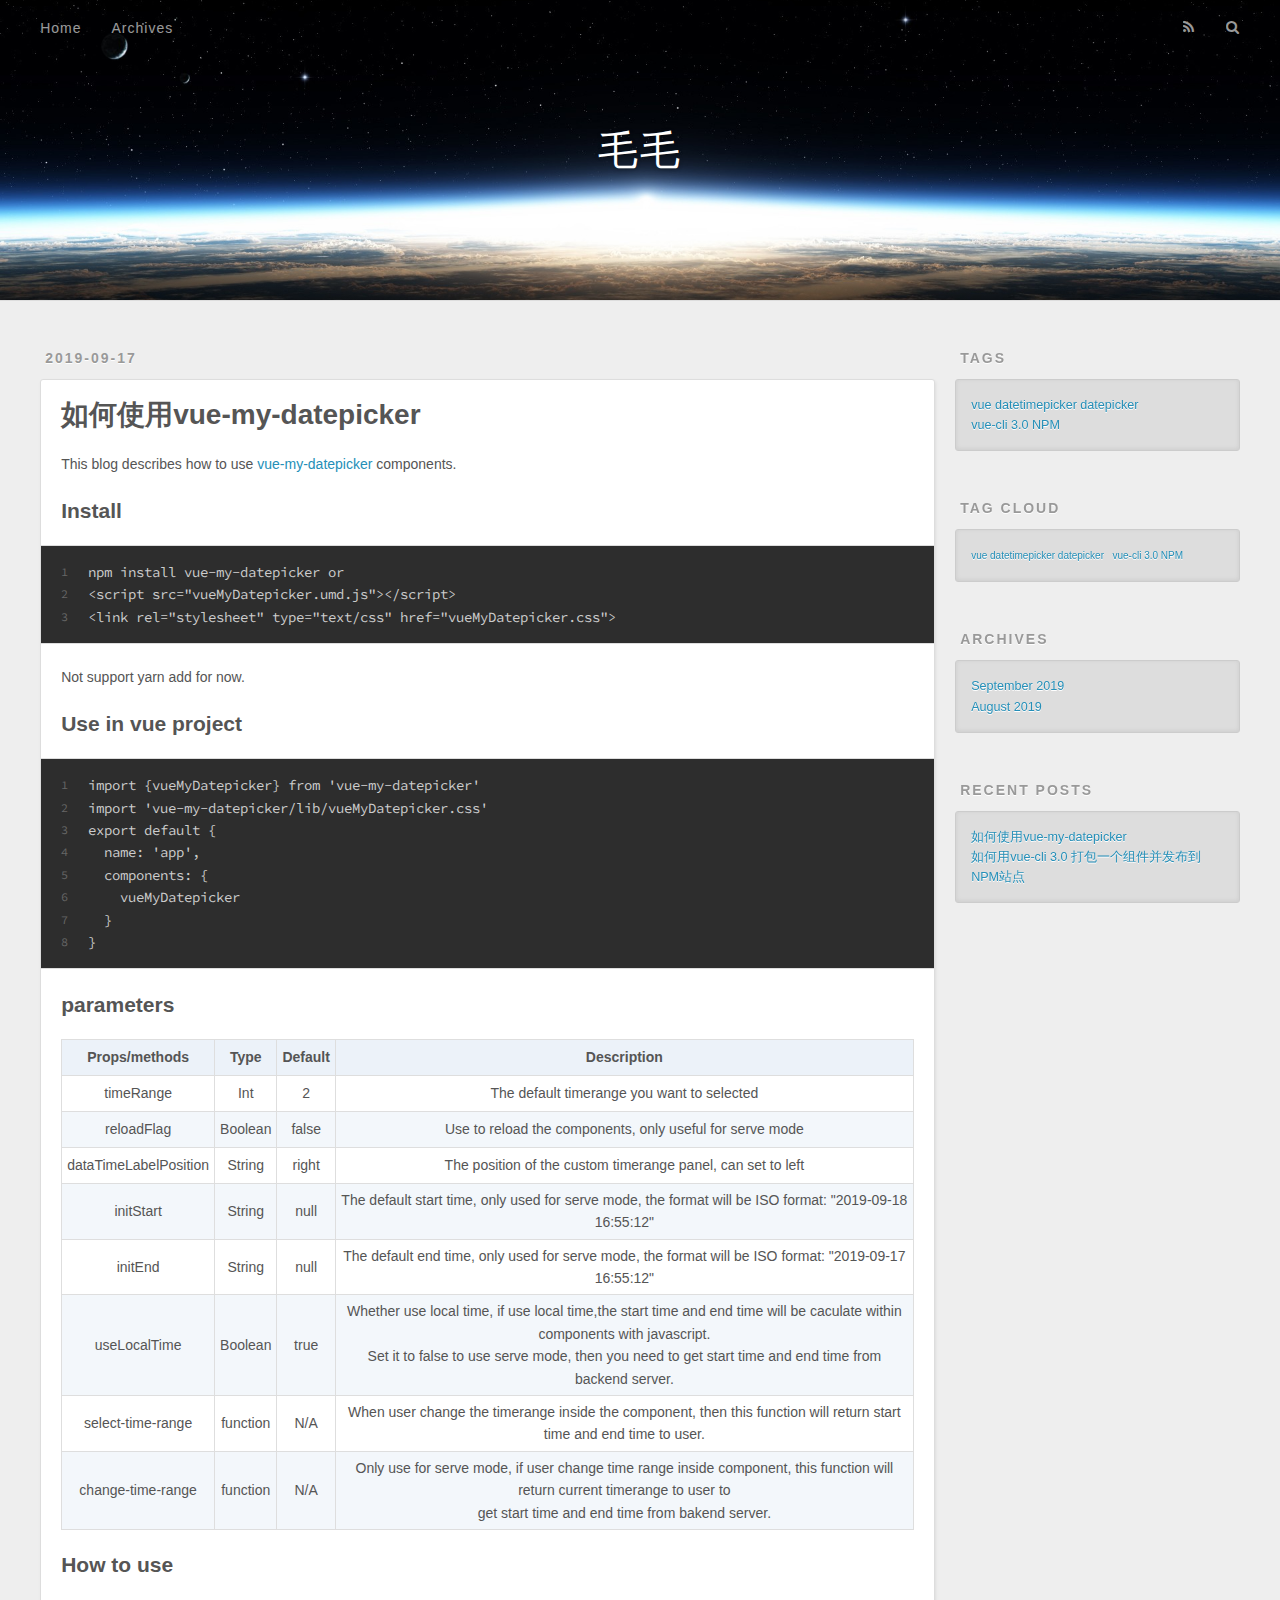
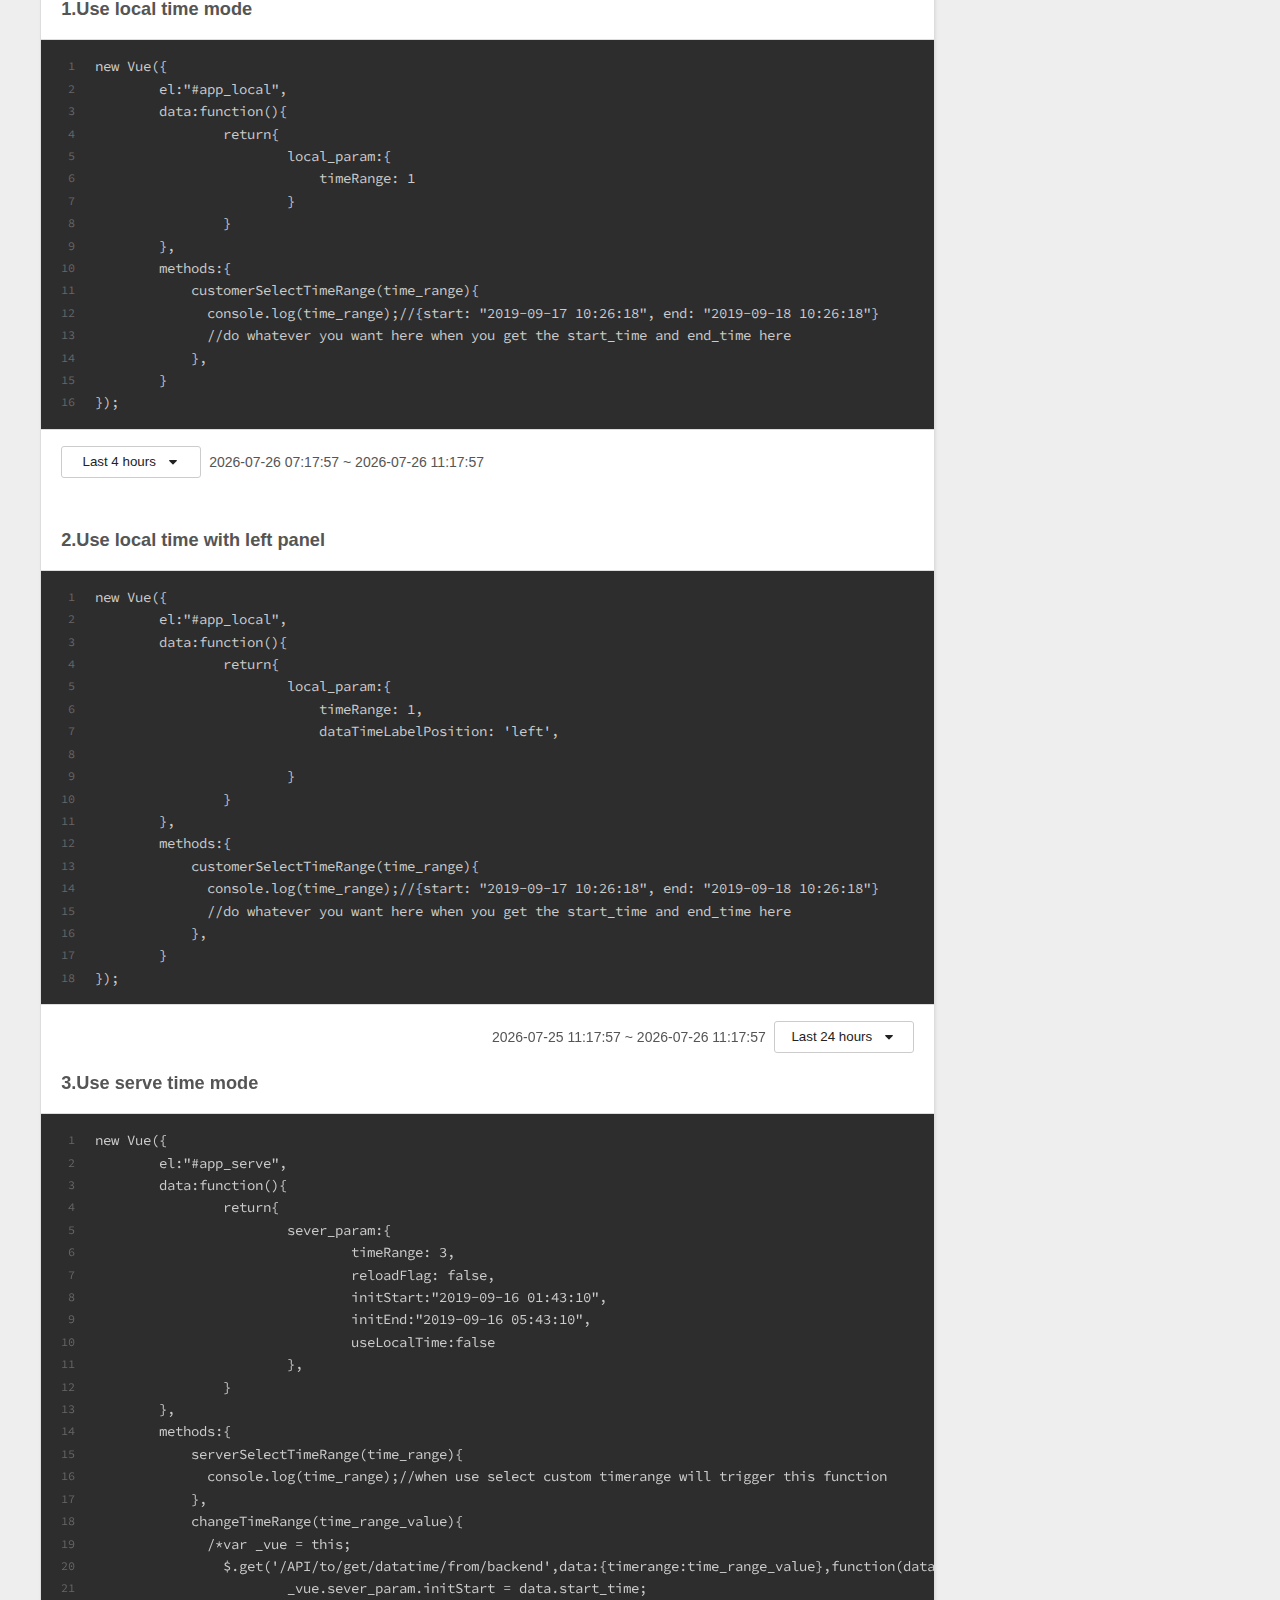
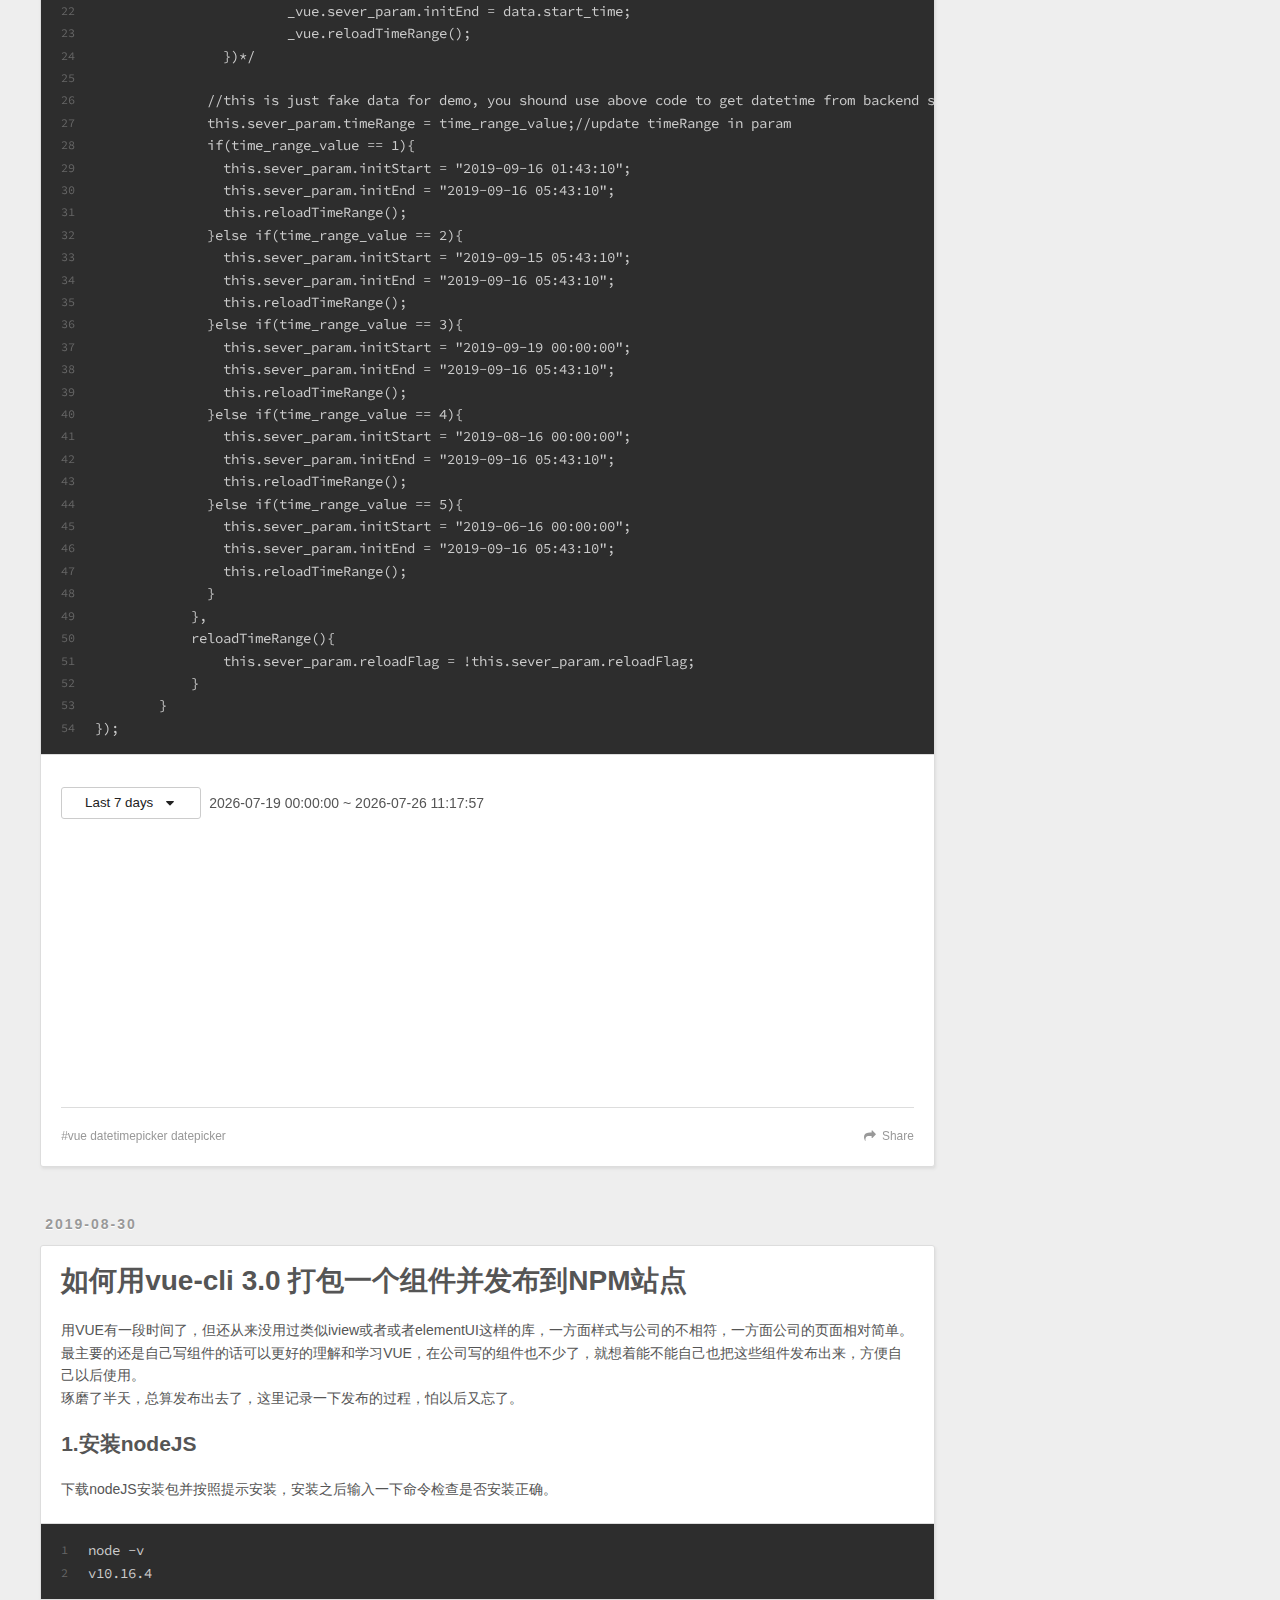
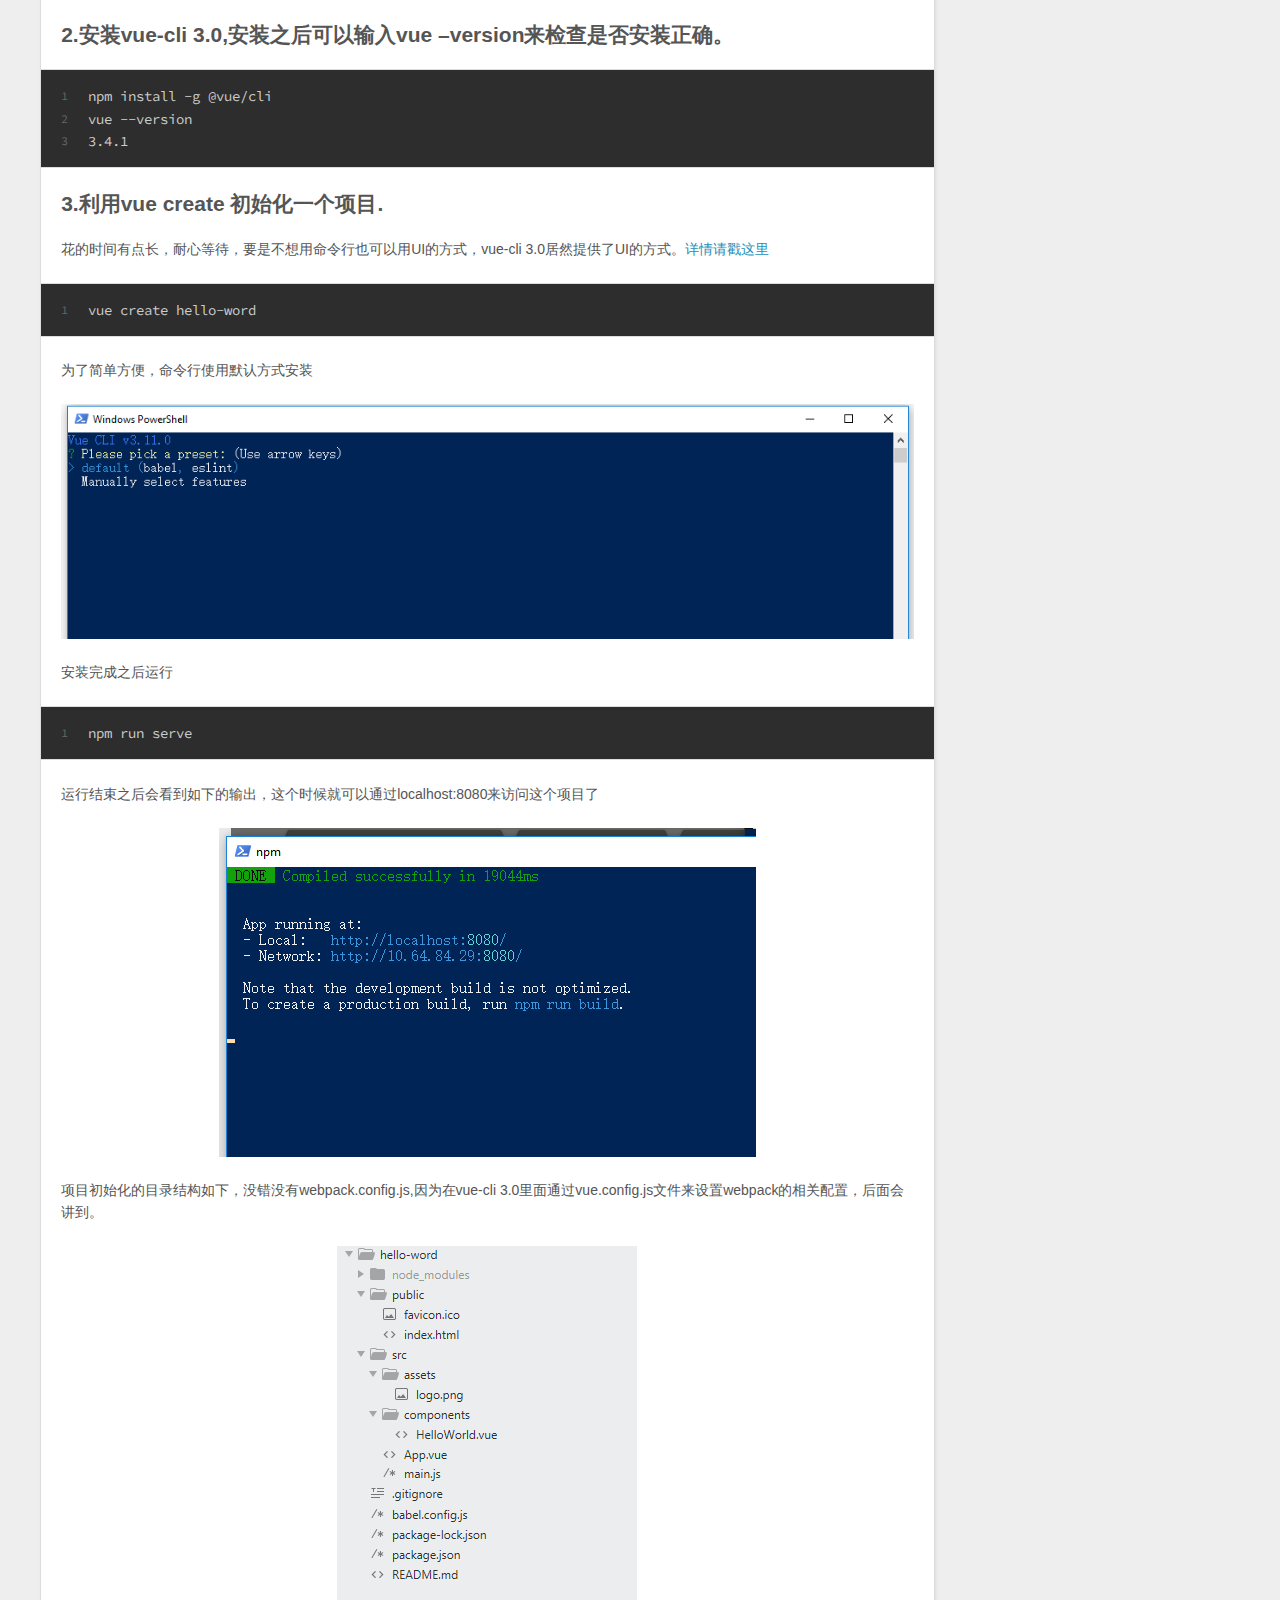
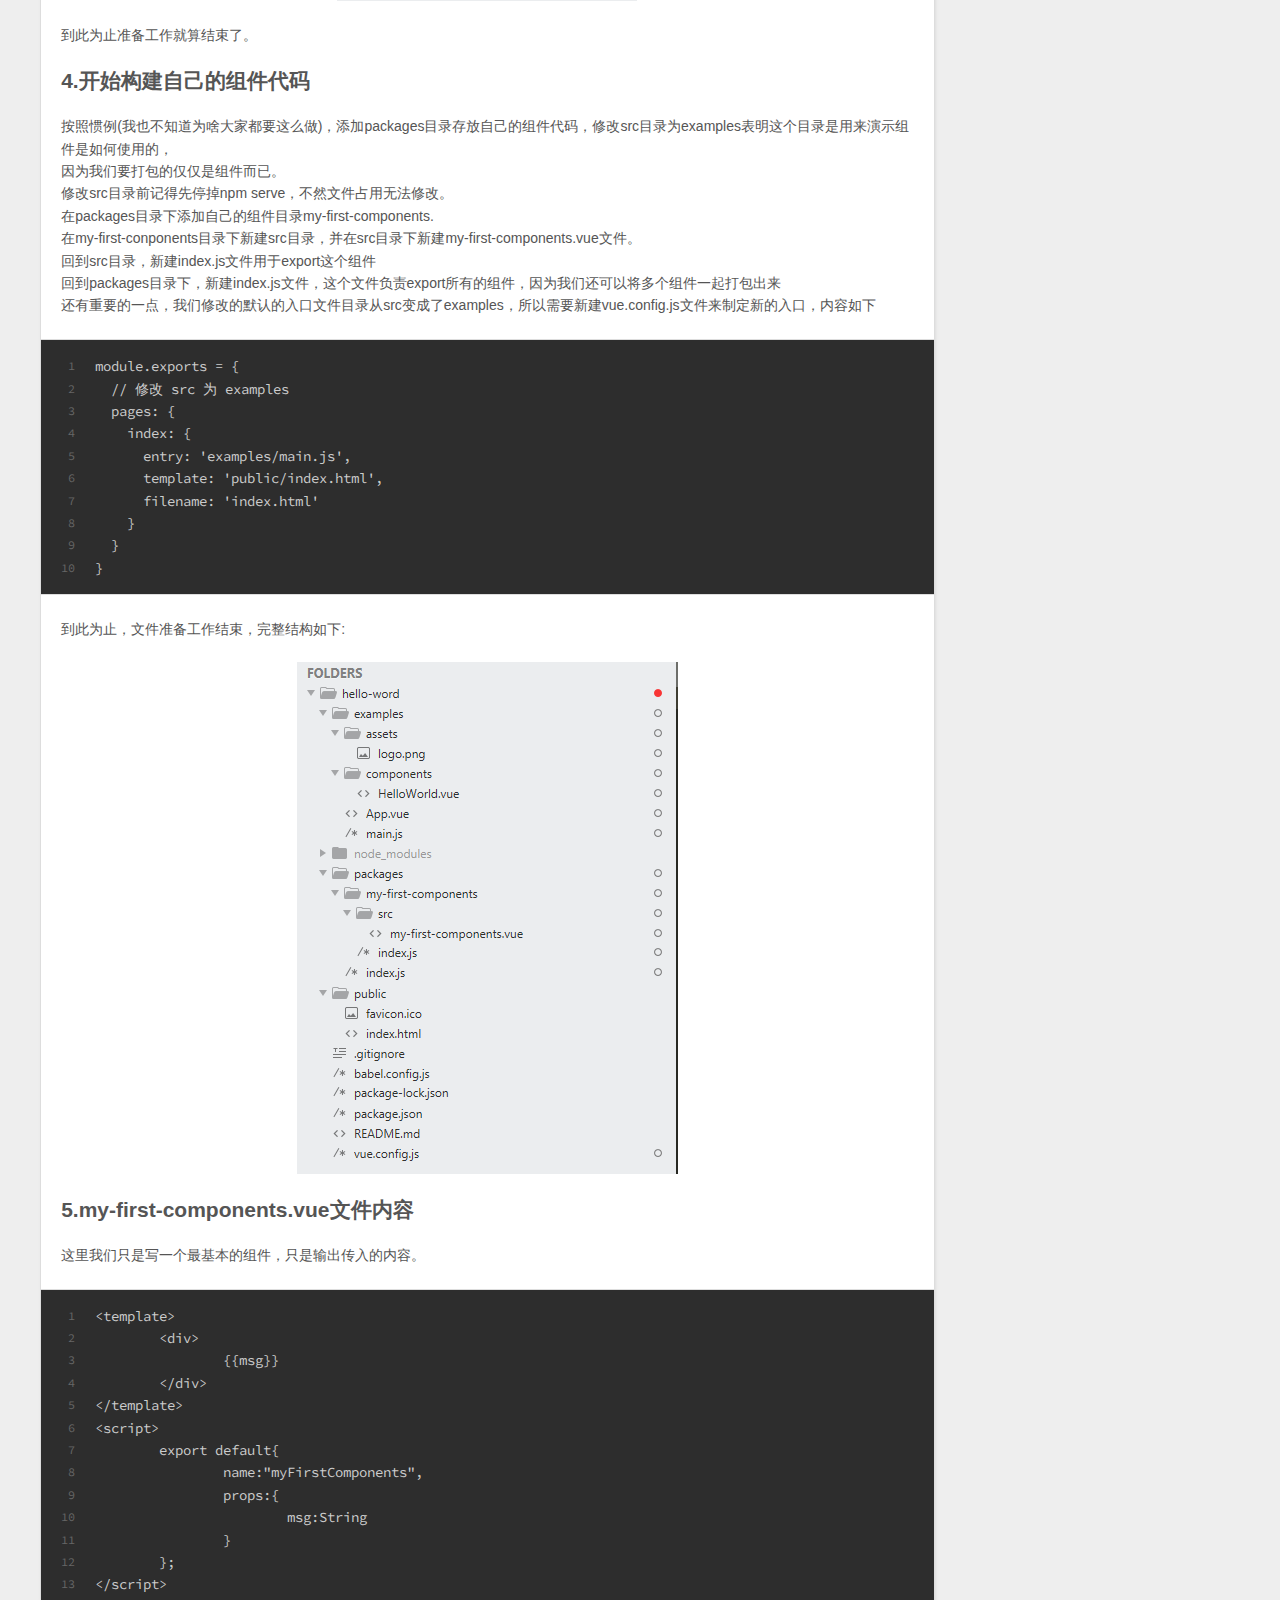
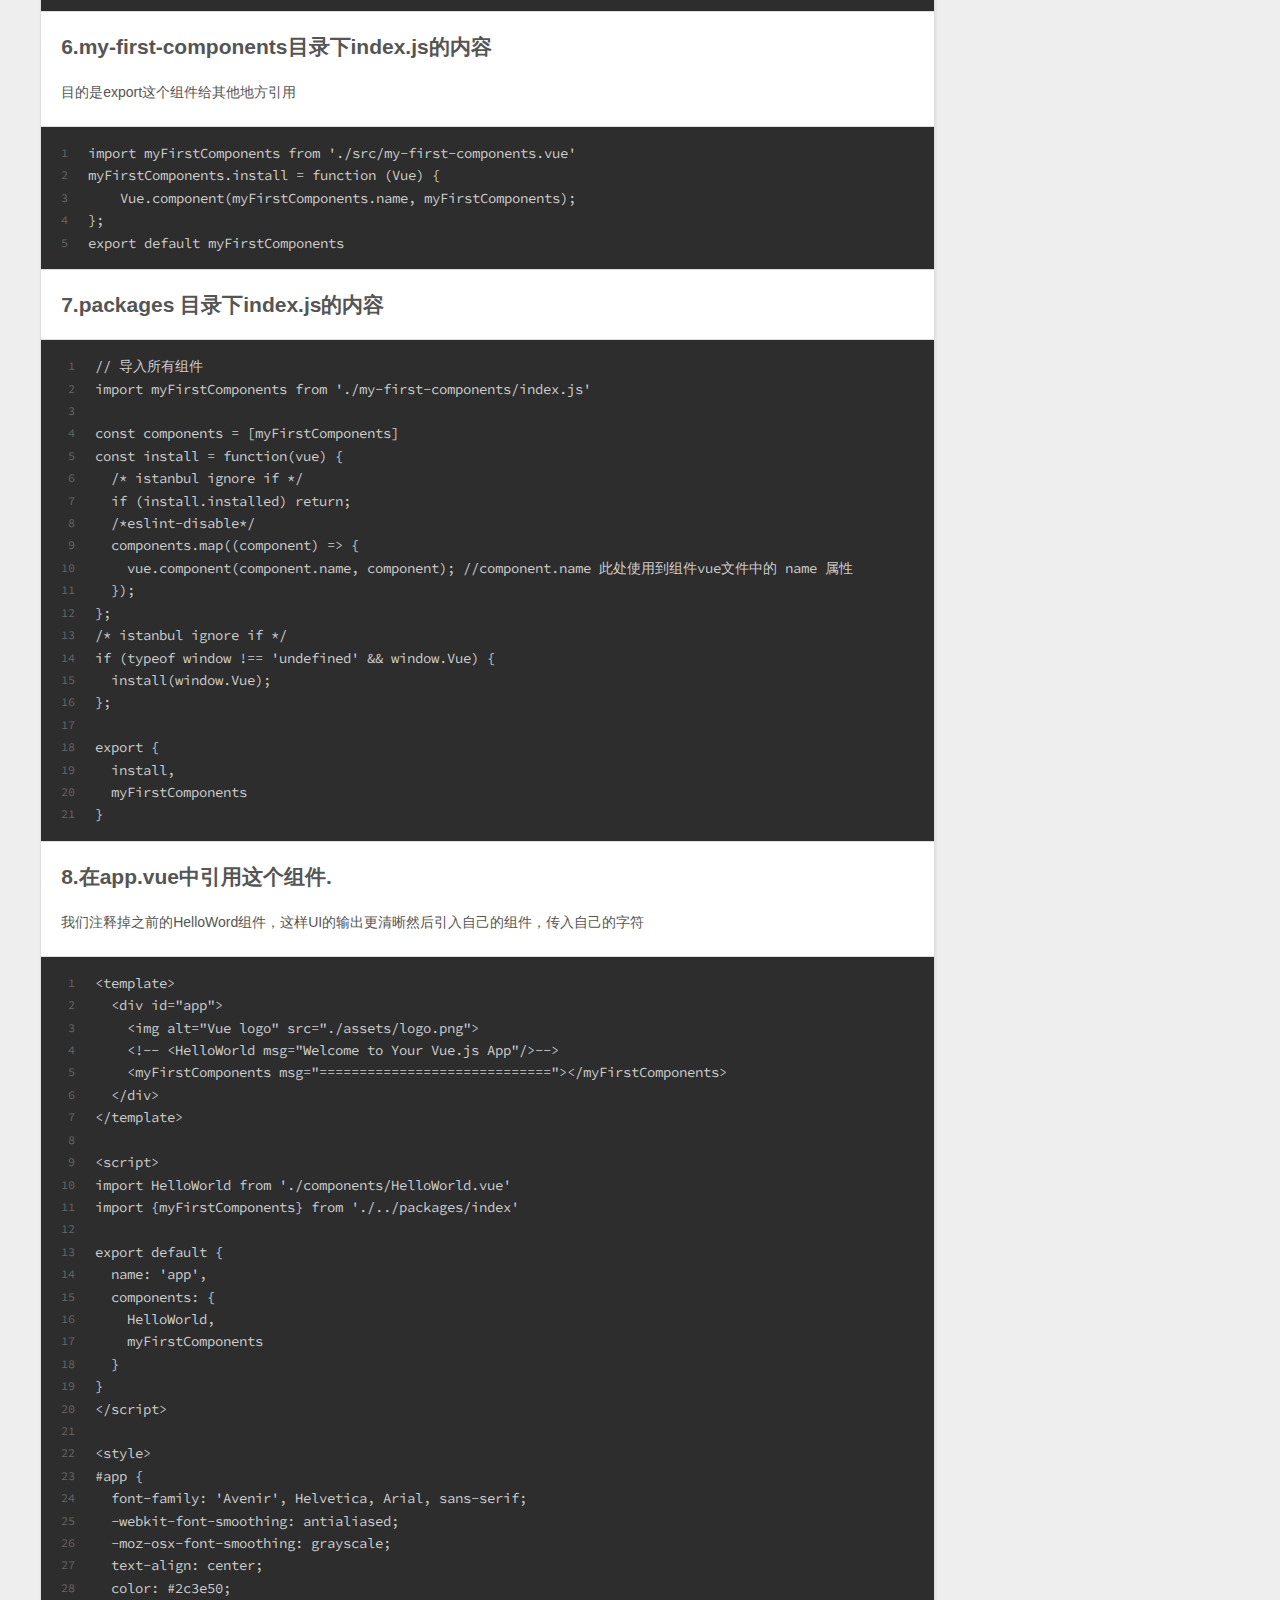
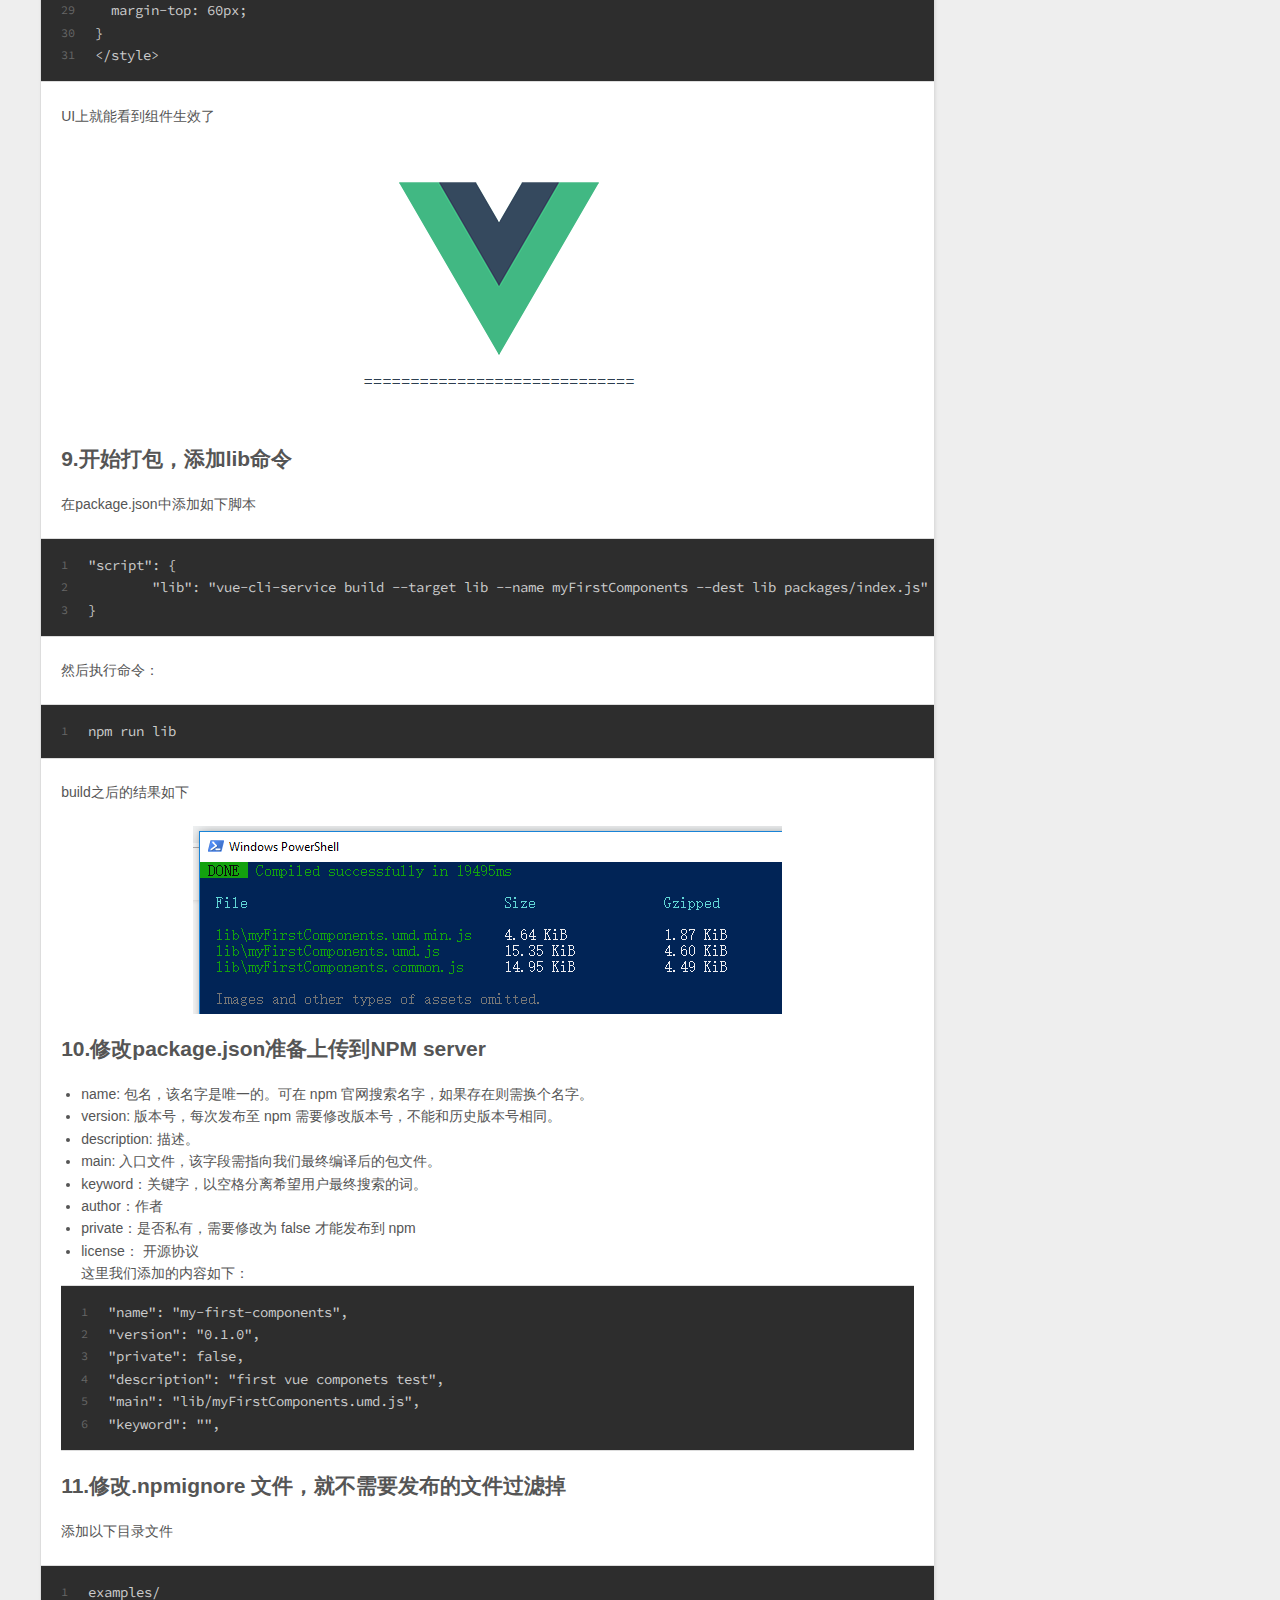
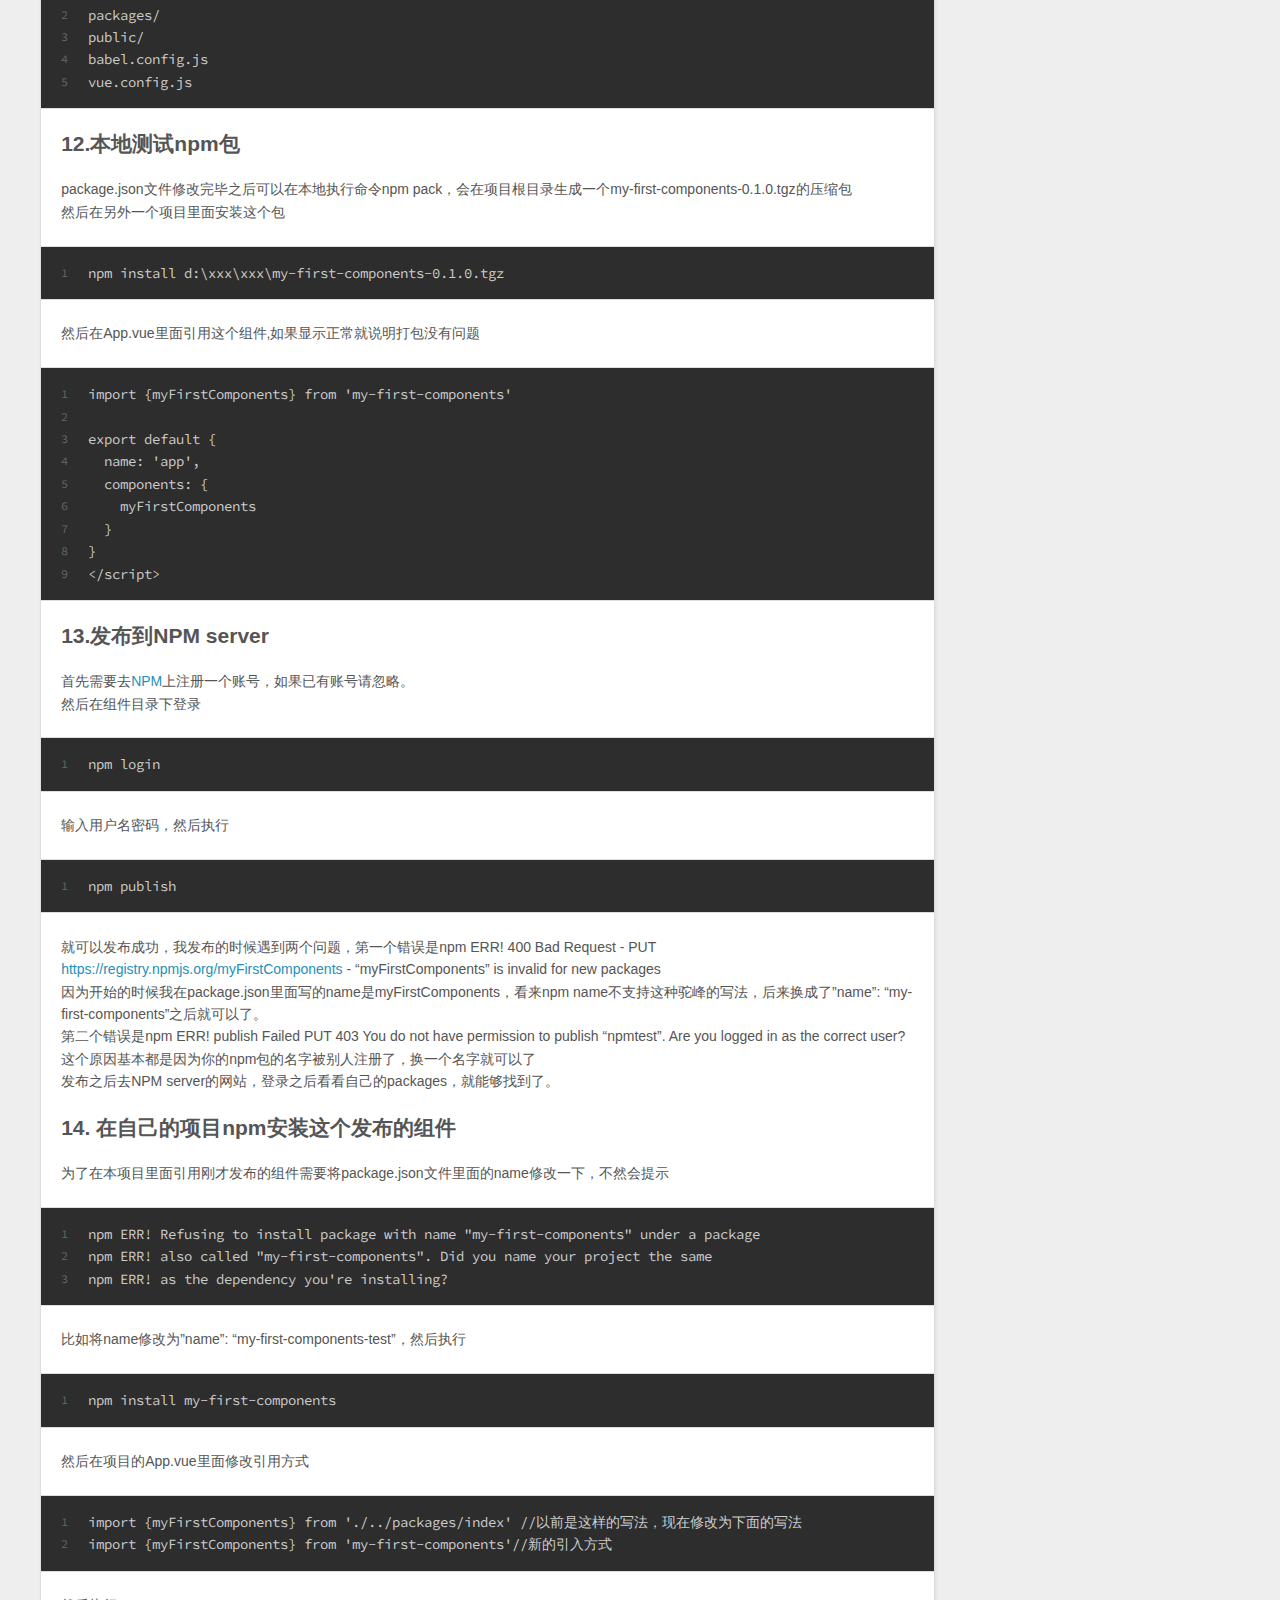
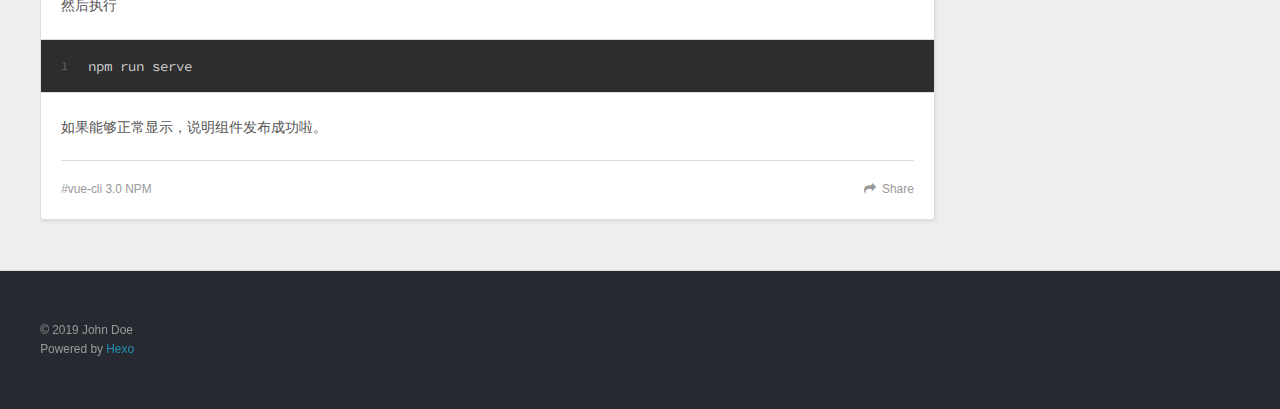
==== commit f9964545: "Site updated: 2019-09-18 10:48:20" ====
--- a/index.html
+++ b/index.html
@@ -24,6 +24,8 @@
     <link href="//fonts.googleapis.com/css?family=Source+Code+Pro" rel="stylesheet" type="text/css">
   
   <link rel="stylesheet" href="/css/style.css">
+  <link rel="stylesheet" href="/css/user.css" media="screen" type="text/css">
+  <link rel="stylesheet" href="/css/vueMyDatepicker.css" media="screen" type="text/css">
 </head>
 </html>
 <body>
@@ -62,6 +64,168 @@
       <div class="outer">
         <section id="main">
   
+    <article id="post-如何使用vue-my-datepicker" class="article article-type-post" itemscope itemprop="blogPost">
+  <div class="article-meta">
+    <a href="/2019/09/17/如何使用vue-my-datepicker/" class="article-date">
+  <time datetime="2019-09-17T08:47:18.000Z" itemprop="datePublished">2019-09-17</time>
+</a>
+    
+  </div>
+  <div class="article-inner">
+    
+    
+      <header class="article-header">
+        
+  
+    <h1 itemprop="name">
+      <a class="article-title" href="/2019/09/17/如何使用vue-my-datepicker/">如何使用vue-my-datepicker</a>
+    </h1>
+  
+
+      </header>
+    
+    <div class="article-entry" itemprop="articleBody">
+      
+        <p>This blog describes how to use <a href="https://www.npmjs.com/package/vue-my-datepicker" target="_blank" rel="noopener">vue-my-datepicker</a> components.</p>
+<h2 id="Install"><a href="#Install" class="headerlink" title="Install"></a>Install</h2><figure class="highlight plain"><table><tr><td class="gutter"><pre><span class="line">1</span><br><span class="line">2</span><br><span class="line">3</span><br></pre></td><td class="code"><pre><span class="line">npm install vue-my-datepicker or </span><br><span class="line">&lt;script src=&quot;vueMyDatepicker.umd.js&quot;&gt;&lt;/script&gt;</span><br><span class="line">&lt;link rel=&quot;stylesheet&quot; type=&quot;text/css&quot; href=&quot;vueMyDatepicker.css&quot;&gt;</span><br></pre></td></tr></table></figure>
+
+<p>Not support yarn add for now.</p>
+<h2 id="Use-in-vue-project"><a href="#Use-in-vue-project" class="headerlink" title="Use in vue project"></a>Use in vue project</h2><figure class="highlight plain"><table><tr><td class="gutter"><pre><span class="line">1</span><br><span class="line">2</span><br><span class="line">3</span><br><span class="line">4</span><br><span class="line">5</span><br><span class="line">6</span><br><span class="line">7</span><br><span class="line">8</span><br></pre></td><td class="code"><pre><span class="line">import &#123;vueMyDatepicker&#125; from &apos;vue-my-datepicker&apos;</span><br><span class="line">import &apos;vue-my-datepicker/lib/vueMyDatepicker.css&apos;</span><br><span class="line">export default &#123;</span><br><span class="line">  name: &apos;app&apos;,</span><br><span class="line">  components: &#123;</span><br><span class="line">    vueMyDatepicker</span><br><span class="line">  &#125;</span><br><span class="line">&#125;</span><br></pre></td></tr></table></figure>
+
+<h2 id="parameters"><a href="#parameters" class="headerlink" title="parameters"></a>parameters</h2><table class="custom">
+    <thead>
+        <th>Props/methods</th>
+        <th>Type</th>
+        <th>Default</th>
+        <th>Description</th>
+    </thead>
+    <tbody>
+        <tr>
+            <td>timeRange</td>
+            <td>Int</td>
+            <td>2</td>
+            <td>The default timerange you want to selected</td>
+        </tr>
+        <tr>
+            <td>reloadFlag</td>
+            <td>Boolean</td>
+            <td>false</td>
+            <td>Use to reload the components, only useful for serve mode</td>
+        </tr>
+        <tr>
+            <td>dataTimeLabelPosition</td>
+            <td>String</td>
+            <td>right</td>
+            <td>The position of the custom timerange panel, can set to left</td>
+        </tr>
+        <tr>
+            <td>initStart</td>
+            <td>String</td>
+            <td>null</td>
+            <td>The default start time, only used for serve mode, the format will be ISO format: "2019-09-18 16:55:12"</td>
+        </tr>
+        <tr>
+            <td>initEnd</td>
+            <td>String</td>
+            <td>null</td>
+            <td>The default end time, only used for serve mode, the format will be ISO format: "2019-09-17 16:55:12"</td>
+        </tr>
+        <tr>
+            <td>useLocalTime</td>
+            <td>Boolean</td>
+            <td>true</td>
+            <td>Whether use local time, if use local time,the start time and end time will be caculate within components with javascript.<br>
+                Set it to false to use serve mode, then you need to get start time and end time from backend server.
+            </td>
+        </tr>
+        <tr>
+            <td>select-time-range</td>
+            <td>function</td>
+            <td>N/A</td>
+            <td>
+                When user change the timerange inside the component, then this function will return start time and end time to user.
+            </td>
+        </tr>
+        <tr>
+            <td>change-time-range</td>
+            <td>function</td>
+            <td>N/A</td>
+            <td>
+                Only use for serve mode, if user change time range inside component, this function will return current timerange to user to <br>get start time and end time from bakend server.
+            </td>
+        </tr>
+    </tbody>
+</table>
+
+<h2 id="How-to-use"><a href="#How-to-use" class="headerlink" title="How to use"></a>How to use</h2><script type="text/javascript" src="/js/vue.js"></script>
+<script type="text/javascript" src="/js/vueMyDatepicker.umd.js"></script>
+<h3 id="1-Use-local-time-mode"><a href="#1-Use-local-time-mode" class="headerlink" title="1.Use local time mode"></a>1.Use local time mode</h3><figure class="highlight plain"><table><tr><td class="gutter"><pre><span class="line">1</span><br><span class="line">2</span><br><span class="line">3</span><br><span class="line">4</span><br><span class="line">5</span><br><span class="line">6</span><br><span class="line">7</span><br><span class="line">8</span><br><span class="line">9</span><br><span class="line">10</span><br><span class="line">11</span><br><span class="line">12</span><br><span class="line">13</span><br><span class="line">14</span><br><span class="line">15</span><br><span class="line">16</span><br></pre></td><td class="code"><pre><span class="line">new Vue(&#123;</span><br><span class="line">	el:&quot;#app_local&quot;,</span><br><span class="line">	data:function()&#123;</span><br><span class="line">		return&#123;</span><br><span class="line">			local_param:&#123;</span><br><span class="line">			    timeRange: 1     </span><br><span class="line">			&#125;    				</span><br><span class="line">		&#125;</span><br><span class="line">	&#125;,</span><br><span class="line">	methods:&#123;</span><br><span class="line">	    customerSelectTimeRange(time_range)&#123;</span><br><span class="line">	      console.log(time_range);//&#123;start: &quot;2019-09-17 10:26:18&quot;, end: &quot;2019-09-18 10:26:18&quot;&#125;</span><br><span class="line">	      //do whatever you want here when you get the start_time and end_time here</span><br><span class="line">	    &#125;,    			</span><br><span class="line">	&#125;</span><br><span class="line">&#125;);</span><br></pre></td></tr></table></figure>
+
+<br>
+<div id="app_local">
+    <vue-my-datepicker :param="local_param" v-on:select-time-range="customerSelectTimeRange"></vue-my-datepicker>
+</div>
+<br>
+<br>
+
+<h3 id="2-Use-local-time-with-left-panel"><a href="#2-Use-local-time-with-left-panel" class="headerlink" title="2.Use local time with left panel"></a>2.Use local time with left panel</h3><figure class="highlight plain"><table><tr><td class="gutter"><pre><span class="line">1</span><br><span class="line">2</span><br><span class="line">3</span><br><span class="line">4</span><br><span class="line">5</span><br><span class="line">6</span><br><span class="line">7</span><br><span class="line">8</span><br><span class="line">9</span><br><span class="line">10</span><br><span class="line">11</span><br><span class="line">12</span><br><span class="line">13</span><br><span class="line">14</span><br><span class="line">15</span><br><span class="line">16</span><br><span class="line">17</span><br><span class="line">18</span><br></pre></td><td class="code"><pre><span class="line">new Vue(&#123;</span><br><span class="line">	el:&quot;#app_local&quot;,</span><br><span class="line">	data:function()&#123;</span><br><span class="line">		return&#123;</span><br><span class="line">			local_param:&#123;</span><br><span class="line">			    timeRange: 1,</span><br><span class="line">			    dataTimeLabelPosition: &apos;left&apos;,</span><br><span class="line"></span><br><span class="line">			&#125;    				</span><br><span class="line">		&#125;</span><br><span class="line">	&#125;,</span><br><span class="line">	methods:&#123;</span><br><span class="line">	    customerSelectTimeRange(time_range)&#123;</span><br><span class="line">	      console.log(time_range);//&#123;start: &quot;2019-09-17 10:26:18&quot;, end: &quot;2019-09-18 10:26:18&quot;&#125;</span><br><span class="line">	      //do whatever you want here when you get the start_time and end_time here</span><br><span class="line">	    &#125;,    			</span><br><span class="line">	&#125;</span><br><span class="line">&#125;);</span><br></pre></td></tr></table></figure>
+
+<br>
+<div id="app_local_left" style="float: right;">
+    <vue-my-datepicker :param="local_param" v-on:select-time-range="customerSelectTimeRange"></vue-my-datepicker>
+</div>
+
+<br>
+<br>
+
+<h3 id="3-Use-serve-time-mode"><a href="#3-Use-serve-time-mode" class="headerlink" title="3.Use serve time mode"></a>3.Use serve time mode</h3><figure class="highlight plain"><table><tr><td class="gutter"><pre><span class="line">1</span><br><span class="line">2</span><br><span class="line">3</span><br><span class="line">4</span><br><span class="line">5</span><br><span class="line">6</span><br><span class="line">7</span><br><span class="line">8</span><br><span class="line">9</span><br><span class="line">10</span><br><span class="line">11</span><br><span class="line">12</span><br><span class="line">13</span><br><span class="line">14</span><br><span class="line">15</span><br><span class="line">16</span><br><span class="line">17</span><br><span class="line">18</span><br><span class="line">19</span><br><span class="line">20</span><br><span class="line">21</span><br><span class="line">22</span><br><span class="line">23</span><br><span class="line">24</span><br><span class="line">25</span><br><span class="line">26</span><br><span class="line">27</span><br><span class="line">28</span><br><span class="line">29</span><br><span class="line">30</span><br><span class="line">31</span><br><span class="line">32</span><br><span class="line">33</span><br><span class="line">34</span><br><span class="line">35</span><br><span class="line">36</span><br><span class="line">37</span><br><span class="line">38</span><br><span class="line">39</span><br><span class="line">40</span><br><span class="line">41</span><br><span class="line">42</span><br><span class="line">43</span><br><span class="line">44</span><br><span class="line">45</span><br><span class="line">46</span><br><span class="line">47</span><br><span class="line">48</span><br><span class="line">49</span><br><span class="line">50</span><br><span class="line">51</span><br><span class="line">52</span><br><span class="line">53</span><br><span class="line">54</span><br></pre></td><td class="code"><pre><span class="line">new Vue(&#123;</span><br><span class="line">	el:&quot;#app_serve&quot;,</span><br><span class="line">	data:function()&#123;</span><br><span class="line">		return&#123;</span><br><span class="line">			sever_param:&#123;</span><br><span class="line">				timeRange: 3,</span><br><span class="line">				reloadFlag: false,</span><br><span class="line">				initStart:&quot;2019-09-16 01:43:10&quot;,</span><br><span class="line">				initEnd:&quot;2019-09-16 05:43:10&quot;,</span><br><span class="line">				useLocalTime:false      </span><br><span class="line">			&#125;,    				</span><br><span class="line">		&#125;</span><br><span class="line">	&#125;,</span><br><span class="line">	methods:&#123;</span><br><span class="line">	    serverSelectTimeRange(time_range)&#123;</span><br><span class="line">	      console.log(time_range);//when use select custom timerange will trigger this function</span><br><span class="line">	    &#125;,</span><br><span class="line">	    changeTimeRange(time_range_value)&#123;</span><br><span class="line">	      /*var _vue = this;</span><br><span class="line">	      	$.get(&apos;/API/to/get/datatime/from/backend&apos;,data:&#123;timerange:time_range_value&#125;,function(data)&#123;</span><br><span class="line">		      	_vue.sever_param.initStart = data.start_time;</span><br><span class="line">		        _vue.sever_param.initEnd = data.start_time;</span><br><span class="line">		        _vue.reloadTimeRange();</span><br><span class="line">	      	&#125;)*/</span><br><span class="line"></span><br><span class="line">	      //this is just fake data for demo, you shound use above code to get datetime from backend server.</span><br><span class="line">	      this.sever_param.timeRange = time_range_value;//update timeRange in param</span><br><span class="line">	      if(time_range_value == 1)&#123;</span><br><span class="line">	        this.sever_param.initStart = &quot;2019-09-16 01:43:10&quot;;</span><br><span class="line">	        this.sever_param.initEnd = &quot;2019-09-16 05:43:10&quot;;</span><br><span class="line">	        this.reloadTimeRange();</span><br><span class="line">	      &#125;else if(time_range_value == 2)&#123;</span><br><span class="line">	        this.sever_param.initStart = &quot;2019-09-15 05:43:10&quot;;</span><br><span class="line">	        this.sever_param.initEnd = &quot;2019-09-16 05:43:10&quot;;</span><br><span class="line">	        this.reloadTimeRange();</span><br><span class="line">	      &#125;else if(time_range_value == 3)&#123;</span><br><span class="line">	        this.sever_param.initStart = &quot;2019-09-19 00:00:00&quot;;</span><br><span class="line">	        this.sever_param.initEnd = &quot;2019-09-16 05:43:10&quot;;</span><br><span class="line">	        this.reloadTimeRange();        </span><br><span class="line">	      &#125;else if(time_range_value == 4)&#123;</span><br><span class="line">	        this.sever_param.initStart = &quot;2019-08-16 00:00:00&quot;;</span><br><span class="line">	        this.sever_param.initEnd = &quot;2019-09-16 05:43:10&quot;;</span><br><span class="line">	        this.reloadTimeRange();        </span><br><span class="line">	      &#125;else if(time_range_value == 5)&#123;</span><br><span class="line">	        this.sever_param.initStart = &quot;2019-06-16 00:00:00&quot;;</span><br><span class="line">	        this.sever_param.initEnd = &quot;2019-09-16 05:43:10&quot;;</span><br><span class="line">	        this.reloadTimeRange();        </span><br><span class="line">	      &#125;</span><br><span class="line">	    &#125;,</span><br><span class="line">	    reloadTimeRange()&#123;</span><br><span class="line">	    	this.sever_param.reloadFlag = !this.sever_param.reloadFlag;</span><br><span class="line">	    &#125;   			</span><br><span class="line">	&#125;</span><br><span class="line">&#125;);</span><br></pre></td></tr></table></figure>
+
+<br>
+<br>
+
+<div id="app_serve">
+    <vue-my-datepicker :param="sever_param" v-on:select-time-range="serverSelectTimeRange" v-on:change-time-range="changeTimeRange"></vue-my-datepicker>
+</div>
+
+<br>
+<br>
+<br>
+<br>
+<br>
+<br>
+<br>
+<br>
+<br>
+<br>
+<br>
+<br>
+<br>
+<br>
+<br>
+<br>
+<br>
+<br>
+
+<script type="text/javascript" src="/js/demo.js"></script>
+
+
+
+
+      
+    </div>
+    <footer class="article-footer">
+      <a data-url="http://yoursite.com/2019/09/17/如何使用vue-my-datepicker/" data-id="ck0nmgwy60000rstpx74apvls" class="article-share-link">Share</a>
+      
+      
+  <ul class="article-tag-list"><li class="article-tag-list-item"><a class="article-tag-list-link" href="/tags/vue-datetimepicker-datepicker/">vue datetimepicker datepicker</a></li></ul>
+
+    </footer>
+  </div>
+  
+</article>
+
+
+  
     <article id="post-如何用vue-cli-3-0-打包一个组件并发布到NPM站点" class="article article-type-post" itemscope itemprop="blogPost">
   <div class="article-meta">
     <a href="/2019/08/30/如何用vue-cli-3-0-打包一个组件并发布到NPM站点/" class="article-date">
@@ -200,7 +364,7 @@
   <div class="widget-wrap">
     <h3 class="widget-title">Tags</h3>
     <div class="widget">
-      <ul class="tag-list"><li class="tag-list-item"><a class="tag-list-link" href="/tags/vue-cli-3-0-NPM/">vue-cli 3.0 NPM</a></li></ul>
+      <ul class="tag-list"><li class="tag-list-item"><a class="tag-list-link" href="/tags/vue-datetimepicker-datepicker/">vue datetimepicker datepicker</a></li><li class="tag-list-item"><a class="tag-list-link" href="/tags/vue-cli-3-0-NPM/">vue-cli 3.0 NPM</a></li></ul>
     </div>
   </div>
 
@@ -210,7 +374,7 @@
   <div class="widget-wrap">
     <h3 class="widget-title">Tag Cloud</h3>
     <div class="widget tagcloud">
-      <a href="/tags/vue-cli-3-0-NPM/" style="font-size: 10px;">vue-cli 3.0 NPM</a>
+      <a href="/tags/vue-datetimepicker-datepicker/" style="font-size: 10px;">vue datetimepicker datepicker</a> <a href="/tags/vue-cli-3-0-NPM/" style="font-size: 10px;">vue-cli 3.0 NPM</a>
     </div>
   </div>
 
@@ -219,7 +383,7 @@
   <div class="widget-wrap">
     <h3 class="widget-title">Archives</h3>
     <div class="widget">
-      <ul class="archive-list"><li class="archive-list-item"><a class="archive-list-link" href="/archives/2019/08/">August 2019</a></li></ul>
+      <ul class="archive-list"><li class="archive-list-item"><a class="archive-list-link" href="/archives/2019/09/">September 2019</a></li><li class="archive-list-item"><a class="archive-list-link" href="/archives/2019/08/">August 2019</a></li></ul>
     </div>
   </div>
 
@@ -232,6 +396,10 @@
       <ul>
         
           <li>
+            <a href="/2019/09/17/如何使用vue-my-datepicker/">如何使用vue-my-datepicker</a>
+          </li>
+        
+          <li>
             <a href="/2019/08/30/如何用vue-cli-3-0-打包一个组件并发布到NPM站点/">如何用vue-cli 3.0 打包一个组件并发布到NPM站点</a>
           </li>
         
--- a/css/user.css
+++ b/css/user.css
@@ -0,0 +1,32 @@
+table.custom {
+    width: 100%; /*表格宽度*/
+    max-width: 65em; /*表格最大宽度，避免表格过宽*/
+    border: 1px solid #dedede; /*表格外边框设置*/
+    margin: 15px auto; /*外边距*/
+    border-collapse: collapse; /*使用单一线条的边框*/
+    empty-cells: show; /*单元格无内容依旧绘制边框*/
+}
+table.custom th,
+table.custom td {
+  height: 25px; /*统一每一行的默认高度*/
+  border: 1px solid #dedede; /*内部边框样式*/
+  padding: 5px; /*内边距*/
+  text-align: center;
+}
+table.custom th {
+    font-weight: bold; /*加粗*/
+    text-align: center !important; /*内容居中，加上 !important 避免被 Markdown 样式覆盖*/
+    background: rgba(158,188,226,0.2); /*背景色*/
+}
+table.custom tbody tr:nth-child(2n) {
+    background: rgba(158,188,226,0.12); 
+}
+table.custom tr:hover {
+    background: #efefef; 
+}
+table.custom th {
+    white-space: nowrap; /*表头内容强制在一行显示*/
+}
+table.custom td:nth-child(1) {
+    white-space: nowrap; 
+}--- a/css/vueMyDatepicker.css
+++ b/css/vueMyDatepicker.css
@@ -0,0 +1 @@
+.vue-date-picker *{-webkit-box-sizing:border-box;box-sizing:border-box}.vue-date-picker .btn{background-color:#fff;color:#222;padding:5px 10px;line-height:20px;vertical-align:middle;cursor:pointer;border:1px solid #ccc;border-radius:3px;outline:0}.vue-date-picker .btn.btn-dropdown{position:relative;width:140px;padding-left:10px}.vue-date-picker .btn.btn-apply{color:#fff;background-color:#0096cc;background-image:-webkit-gradient(linear,left top,left bottom,from(#00a7e6),to(#0096cc));background-image:linear-gradient(180deg,#00a7e6 0,#0096cc);filter:progid:DXImageTransform.Microsoft.gradient(startColorstr="#ff00a7e6",endColorstr="#ff0096cc",GradientType=0);background-repeat:repeat-x;border-color:#0095ce;padding:5px 16px}.vue-date-picker .btn.btn-cancel{padding:5px 16px}.vue-date-picker .btn:hover{outline:0}.vue-date-picker .btn .icon{width:14px;height:14px;vertical-align:top;margin-left:10px}.vue-date-picker .form-control{display:block;width:100%;padding:5px 12px;font-size:13px;color:#222;background-color:#fff;background-image:none;border:1px solid #ccc;border-radius:3px;height:32px;-webkit-box-sizing:border-box;box-sizing:border-box}.vue-date-picker .custom-wrapper{z-index:999}.vue-date-picker .custom-wrapper.left{right:-1px;width:140px;top:30px}.vue-date-picker .custom-wrapper.right{left:-1px;top:30px;width:140px}.vue-date-picker .custom-wrapper .date-picker-pane .date-picker-pane-header{height:32px}.vue-date-picker .custom-wrapper .date-picker-pane .date-picker-pane-header .tilde{float:left;line-height:32px;text-align:center}.vue-date-picker .custom-wrapper .date-picker-pane .date-picker-pane-body{height:280px}.vue-date-picker .dropdown>.custom-wrapper{display:block;position:relative}.vue-date-picker .input-group{width:300px}.vue-date-picker .input-group .input-icon-group .form-control{padding-left:30px}.vue-date-picker .input-group .input-icon-group .input-icon-label{position:absolute;left:9px;top:50%;margin-top:-10px;color:#666}.vue-date-picker .input-group .input-icon-group label{display:inline-block;max-width:100%;margin-bottom:4px}.vue-date-picker .input-group:first-child .form-control{z-index:3;border-right-color:#e6e6e6;border-top-right-radius:0;border-bottom-right-radius:0}.vue-date-picker .input-group:first-child .form-control.input-focus,.vue-date-picker .input-group:first-child .form-control:focus{border-right-color:#0096cc}.vue-date-picker .input-group:last-child .form-control{z-index:3;border-left-color:#e6e6e6;border-top-left-radius:0;border-top-right-radius:3px;border-bottom-right-radius:3px;border-bottom-left-radius:0}.vue-date-picker .datepicker{padding:0;width:248px}.vue-date-picker .datepicker.days .datepicker-days,.vue-date-picker .datepicker.months div.datepicker-months,.vue-date-picker .datepicker.years div.datepicker-years{display:block}.vue-date-picker .datepicker table{padding:4px;border-collapse:separate;border-spacing:4px 4px}.vue-date-picker .datepicker table td,.vue-date-picker .datepicker table th{text-align:center;width:30px;line-height:20px;border:0;padding:5px;color:#222;font-size:13px;font-family:Arial,Helvetica Neue,Helvetica,sans-serif}.vue-date-picker .datepicker table th.switch{font-weight:700;display:table-cell}.vue-date-picker .datepicker table tr td.day:hover{background:#eee;cursor:pointer;border-radius:50%}.vue-date-picker .datepicker table tr td.new,.vue-date-picker .datepicker table tr td.old{color:#bbb}.vue-date-picker .datepicker table tr td.disabled,.vue-date-picker .datepicker table tr td.disabled:hover{background:none;color:#bbb;cursor:not-allowed}.vue-date-picker .datepicker table tr td.today.disabled,.vue-date-picker .datepicker table tr td.today.disabled:hover,.vue-date-picker .datepicker table tr td.today:hover{color:#db3d44}.vue-date-picker .datepicker table tr td.active,.vue-date-picker .datepicker table tr td.active.disabled,.vue-date-picker .datepicker table tr td.active.disabled:hover,.vue-date-picker .datepicker table tr td.active:hover{color:#fff;font-weight:700;background-color:#db3d44;border-radius:50%}.vue-date-picker .datepicker table tr td span{display:block;width:48px;height:48px;line-height:48px;float:left;cursor:pointer;color:#222;font-size:13px;font-family:Arial,Helvetica Neue,Helvetica,sans-serif;margin:5px}.vue-date-picker .datepicker table tr td span:hover{background:#eee;border-radius:50%}.vue-date-picker .datepicker table tr td span.disabled,.vue-date-picker .datepicker table tr td span.disabled:hover{background:none;color:#bbb;cursor:not-allowed}.vue-date-picker .datepicker table tr td span.active,.vue-date-picker .datepicker table tr td span.active.disabled,.vue-date-picker .datepicker table tr td span.active.disabled:hover,.vue-date-picker .datepicker table tr td span.active:hover{color:#fff;background-color:#db3d44;font-weight:700;border-radius:50%}.vue-date-picker .datepicker table tr td span.old{color:#bbb}.vue-date-picker .datepicker div.datepicker-months table,.vue-date-picker .datepicker div.datepicker-years table{padding:8px 4px;border-spacing:4px 0}.vue-date-picker .datepicker div.datepicker-months table th.switch,.vue-date-picker .datepicker div.datepicker-years table th.switch{width:166px}.vue-date-picker .datepicker div.datepicker-months table tbody>tr>td,.vue-date-picker .datepicker div.datepicker-years table tbody>tr>td{padding-top:8px;padding-bottom:12px;padding-left:0;padding-right:0}.vue-date-picker .datepicker tfoot tr:first-child th:hover,.vue-date-picker .datepicker thead tr:first-child th:hover{cursor:pointer;background:#eee;border-radius:3px}.vue-date-picker .datepicker thead tr:first-child th.next .fa,.vue-date-picker .datepicker thead tr:first-child th.prev .fa{font-size:16px;color:#222;vertical-align:top;margin-top:1px}.vue-date-picker .datepicker .dow{font-size:12px;font-weight:700;color:#222;padding-top:9px}.vue-date-picker .custom-wrapper{position:absolute;border:1px solid #bbb;-webkit-box-shadow:0 2px 6px rgba(0,0,0,.2);box-shadow:0 2px 6px rgba(0,0,0,.2)}.vue-date-picker .custom-wrapper>ul.dropdown-menu{position:static;padding:0;margin:10px 0;text-align:left}.vue-date-picker .custom-wrapper>ul.dropdown-menu li{list-style:none;line-height:20px}.vue-date-picker .custom-wrapper>ul.dropdown-menu li a{display:block;padding:4px 16px;clear:both;font-weight:400;line-height:20px;color:#222;text-decoration:none;white-space:nowrap}.vue-date-picker .custom-wrapper>ul.dropdown-menu li a:hover{text-decoration:none;color:#222;background-color:#eee}.vue-date-picker .custom-wrapper .date-picker-pane{padding:12px;border:1px solid #ddd}.vue-date-picker .custom-wrapper .date-picker-pane.show{position:absolute;width:548px;height:388px;z-index:999999;background-color:#fff;top:-1px}.vue-date-picker .custom-wrapper .date-picker-pane.left.show{left:-548px}.vue-date-picker .custom-wrapper .date-picker-pane.right.show{right:-548px}.vue-date-picker .custom-wrapper .date-picker-pane .date-picker-pane-header .tilde{width:24px}.vue-date-picker .custom-wrapper .date-picker-pane .date-picker-pane-body{margin-top:8px}.vue-date-picker .custom-wrapper .date-picker-pane .date-picker-pane-body .far{display:inline-block;height:14px;width:14px;vertical-align:middle;margin-left:4px}.vue-date-picker .custom-wrapper .date-picker-pane .date-picker-pane-body .far.fa-angle-left{background:url(img/left.18576fd7.svg) no-repeat}.vue-date-picker .custom-wrapper .date-picker-pane .date-picker-pane-body .far.fa-angle-right{background:url(img/right.5be8f2cf.svg) no-repeat}.vue-date-picker .custom-wrapper .date-picker-pane .date-picker-pane-body .date-picker-pane-container{float:left}.vue-date-picker .custom-wrapper .date-picker-pane .date-picker-pane-body .date-picker-pane-container .datepicker table{padding:0 3px}.vue-date-picker .custom-wrapper .date-picker-pane .date-picker-pane-body .date-picker-pane-container+.date-picker-pane-container{margin-left:24px}.vue-date-picker .custom-wrapper .date-picker-pane .date-picker-pane-body .date-picker-pane-container+.date-picker-pane-container:before{content:" ";display:block;height:260px;vertical-align:middle;margin-left:-12px;float:left;margin-right:12px;margin-top:16px;border-left:1px solid #e6e6e6}.vue-date-picker .custom-wrapper .date-picker-pane .date-picker-pane-footer{margin-top:12px;text-align:left}.vue-date-picker .dropdown>.custom-wrapper>ul.dropdown-menu{display:inline-block;border:0;-webkit-box-shadow:none;box-shadow:none;position:relative;top:0;border-right:1px solid #ddd;border-bottom:1px solid #ddd;min-width:128px}.vue-date-picker .simple-date-time-container .input-icon-group{float:left}.vue-date-picker .simple-date-time-container .input-icon-group+.input-icon-group{margin-left:8px}.vue-date-picker .input-icon-group{position:relative}.vue-date-picker .input-icon-label{position:absolute;left:9px;top:50%;margin-top:-10px;color:#666}.vue-date-picker .input-icon-label .icon{vertical-align:text-bottom;margin-left:0}.vue-date-picker .input-icon-group>.form-control{padding-left:30px;padding-right:12px}.vue-date-picker .custom-wrapper{background-color:#fff}.vue-date-picker input.input-width-xs{width:120px}.vue-date-picker .date-time-range-info{display:inline-block;margin:0 8px;vertical-align:middle}.vue-date-picker .btn+.btn{margin-left:12px}.vue-date-picker .dropdown-toggle{width:140px}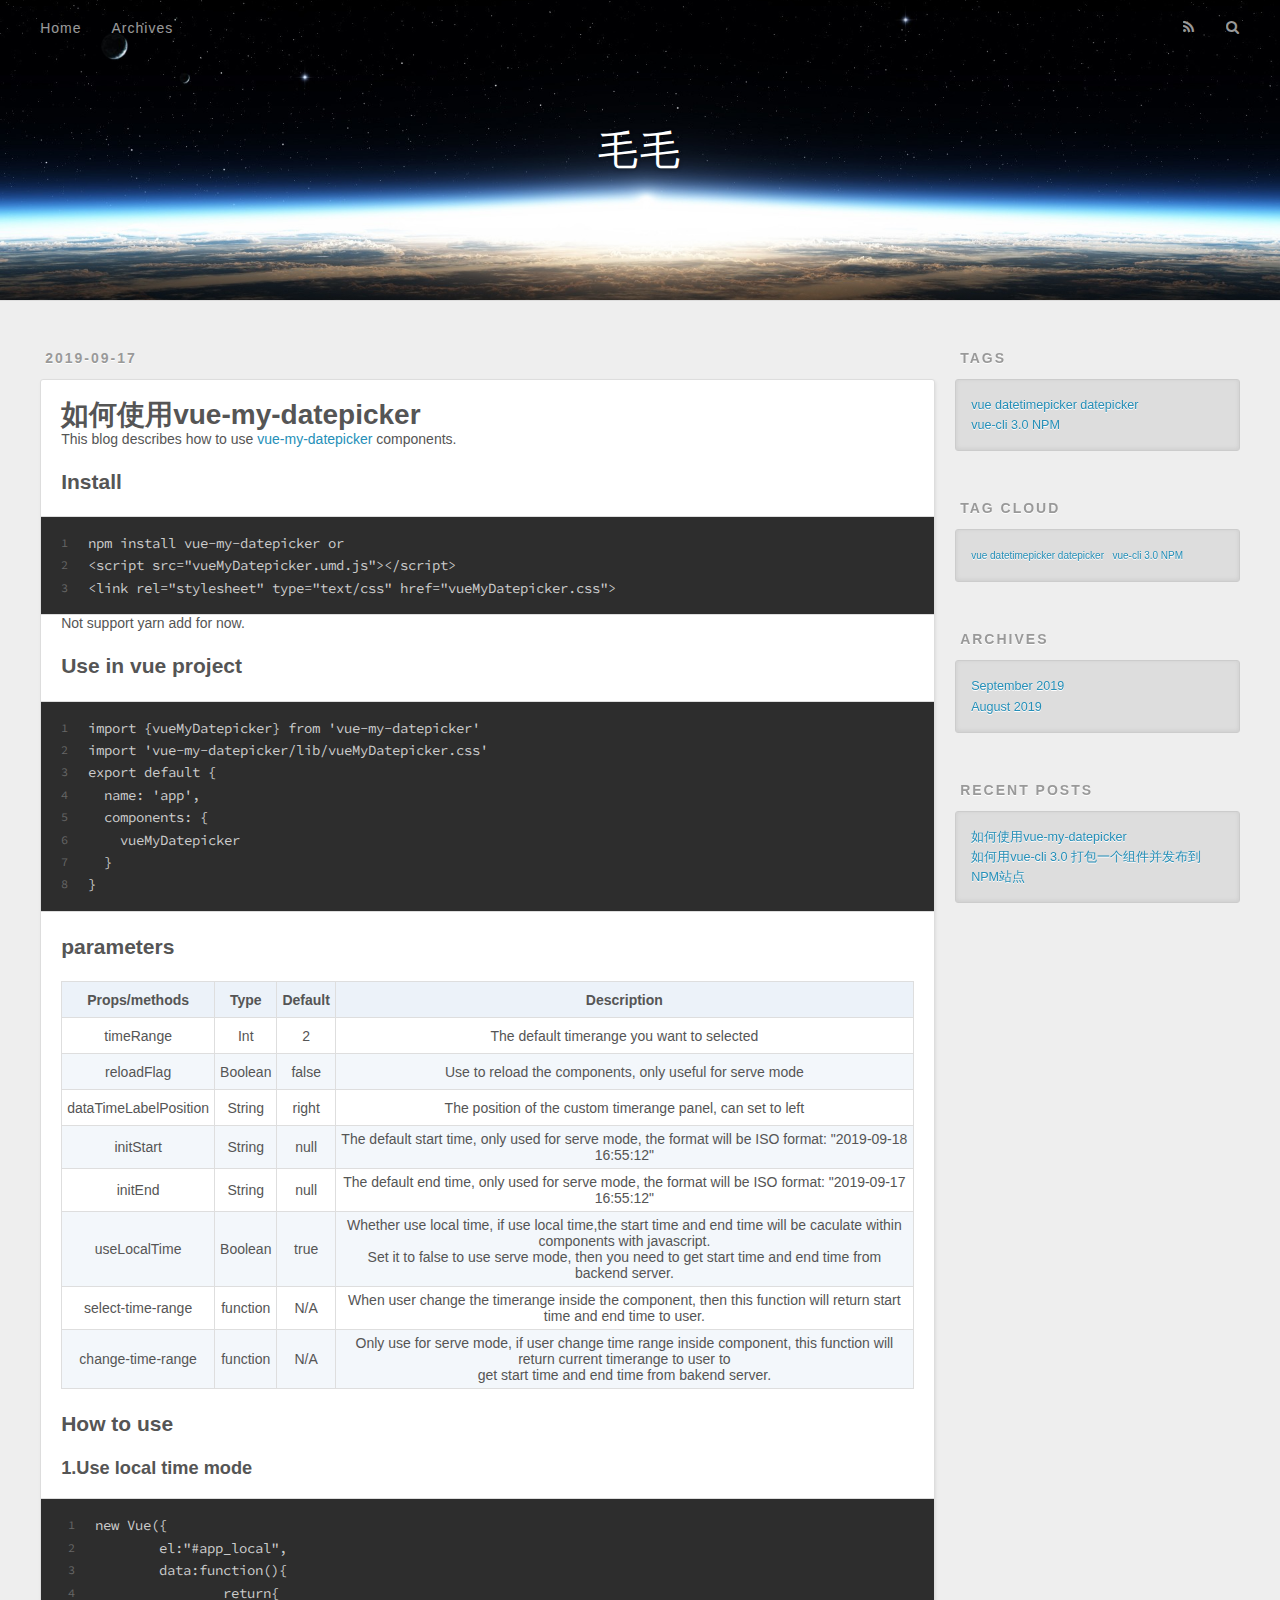
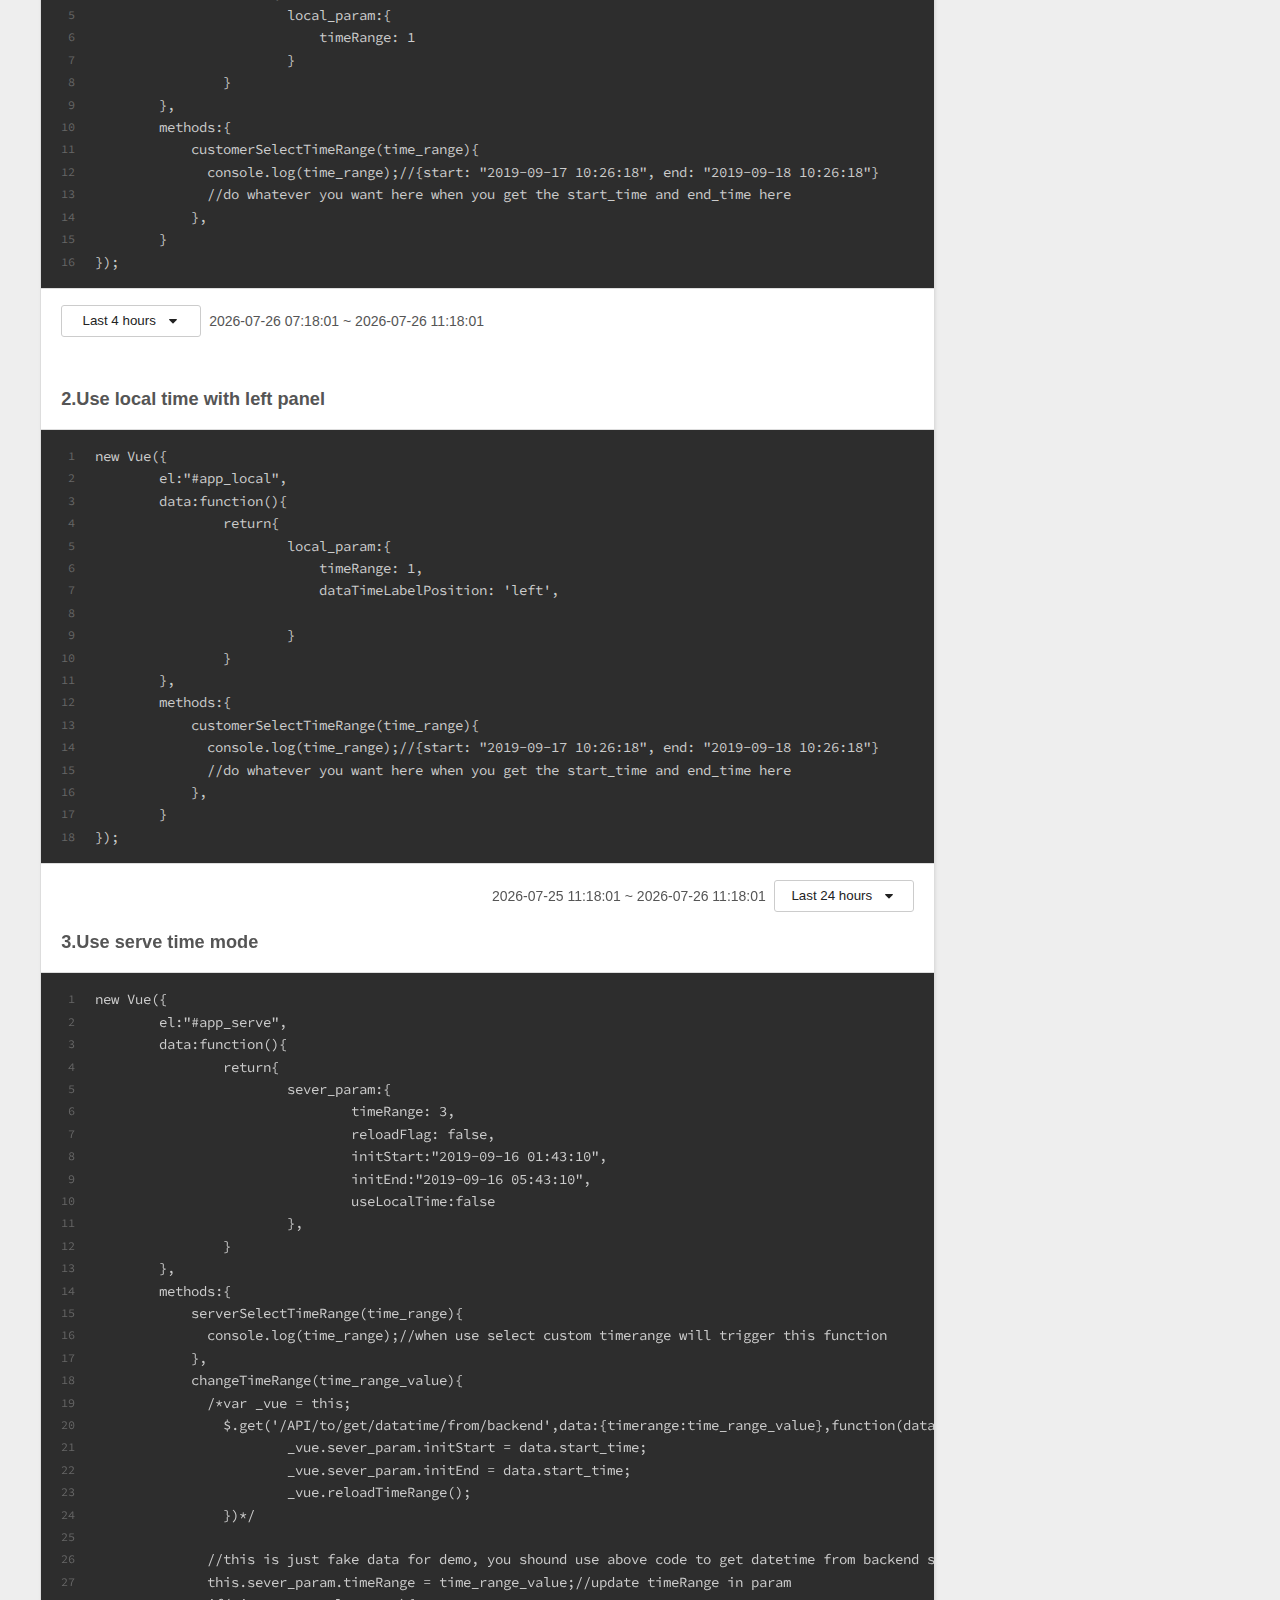
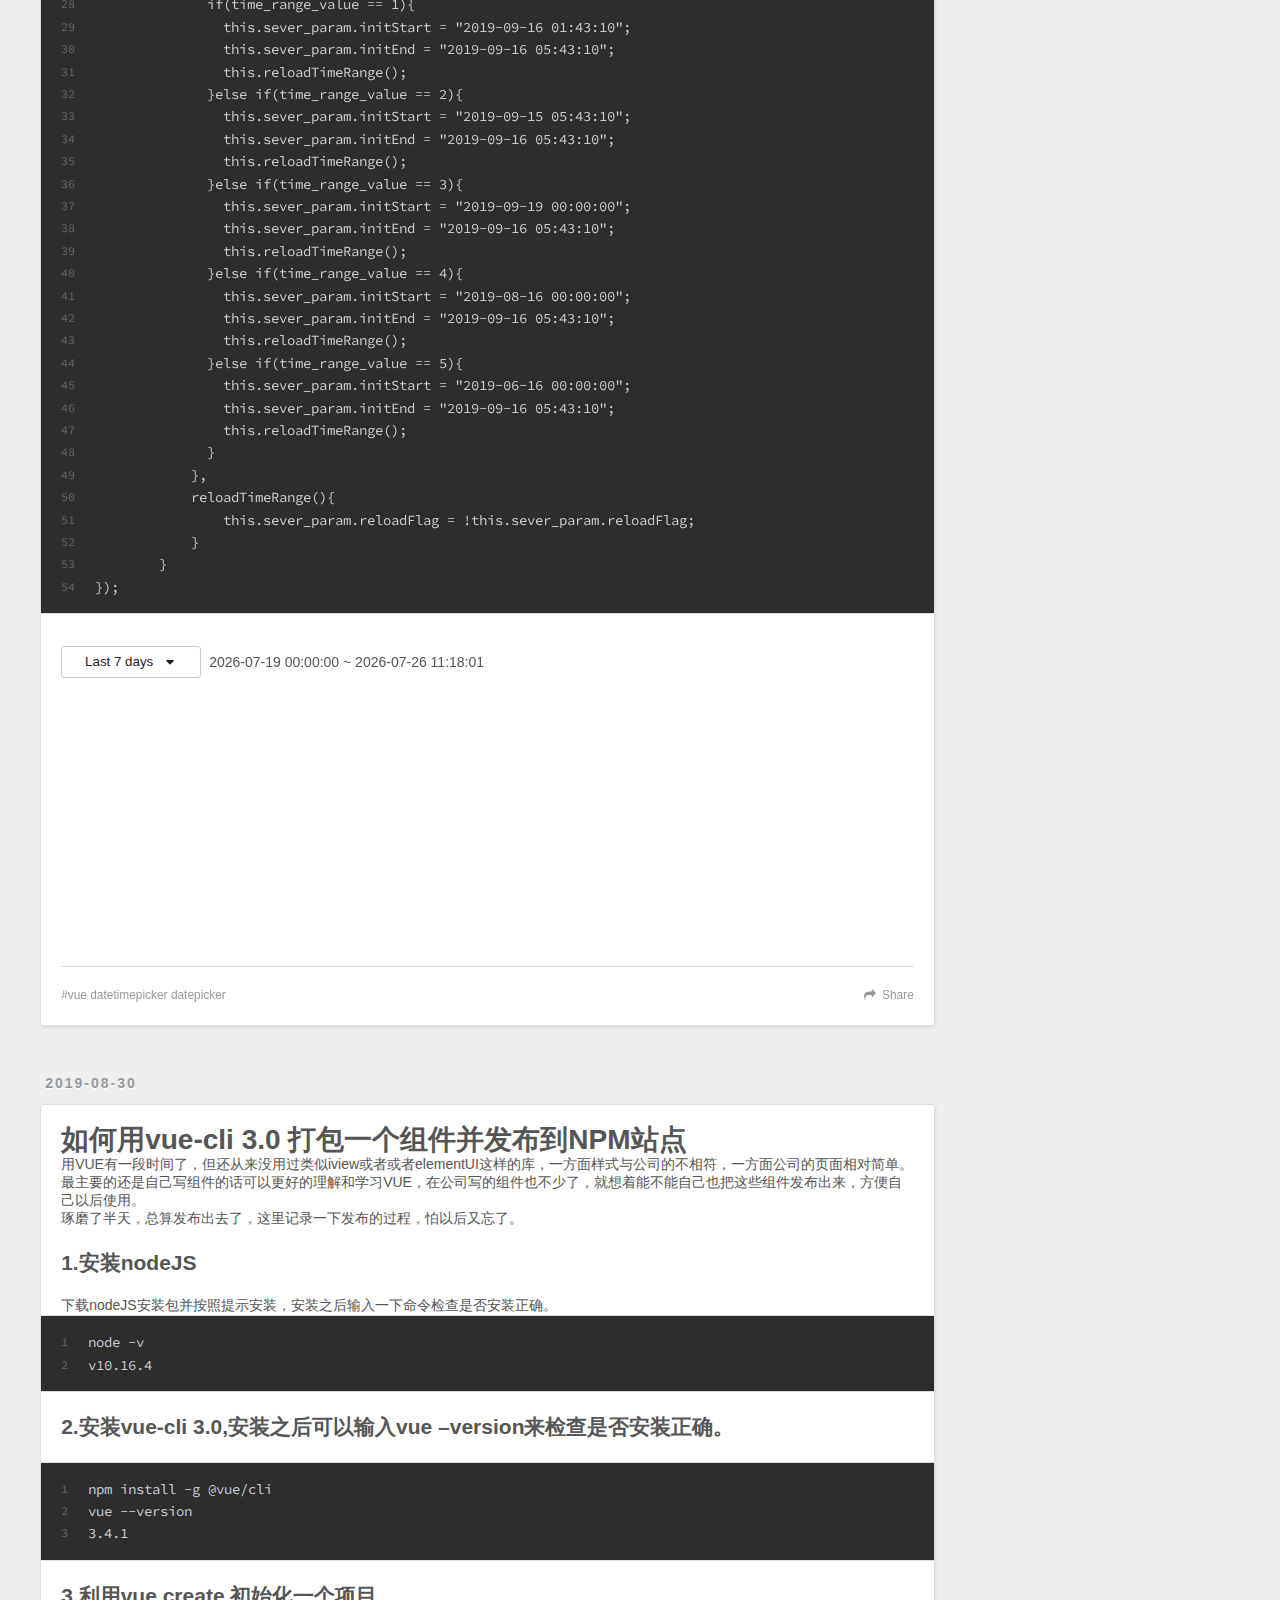
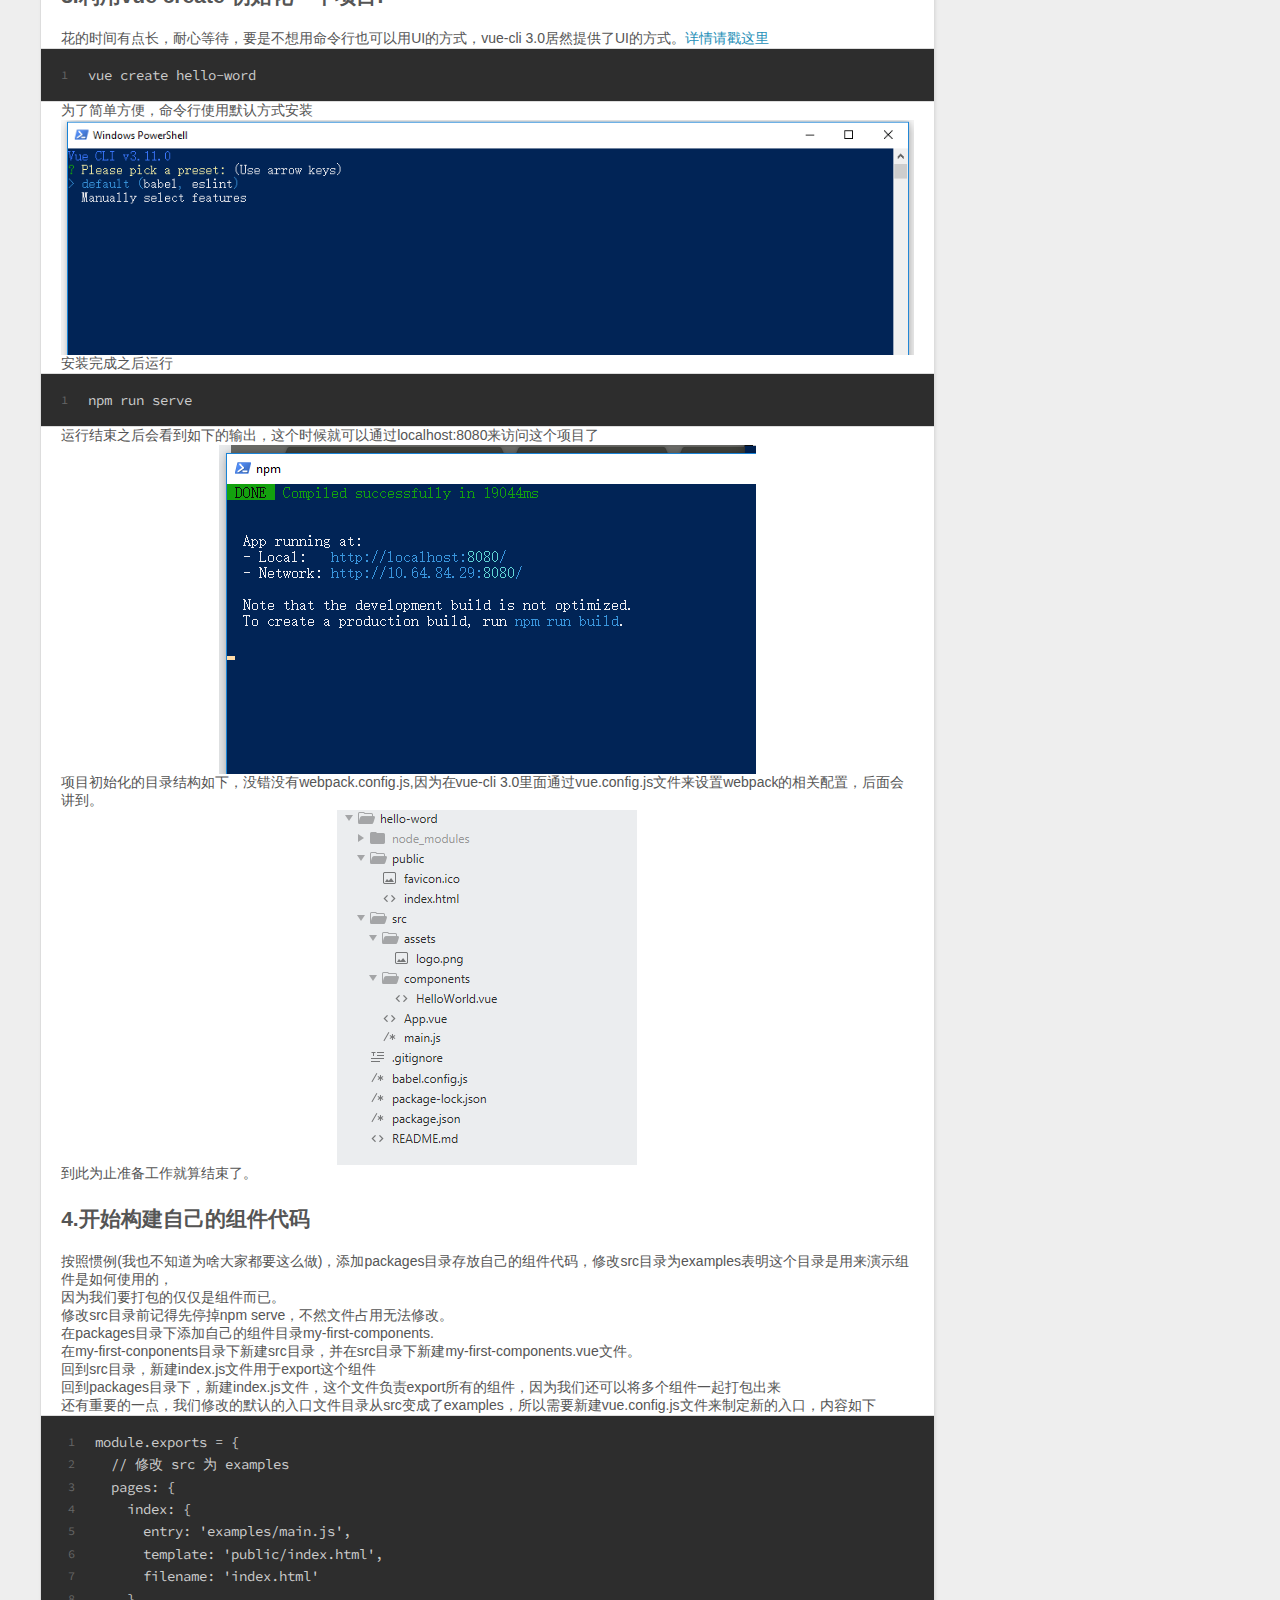
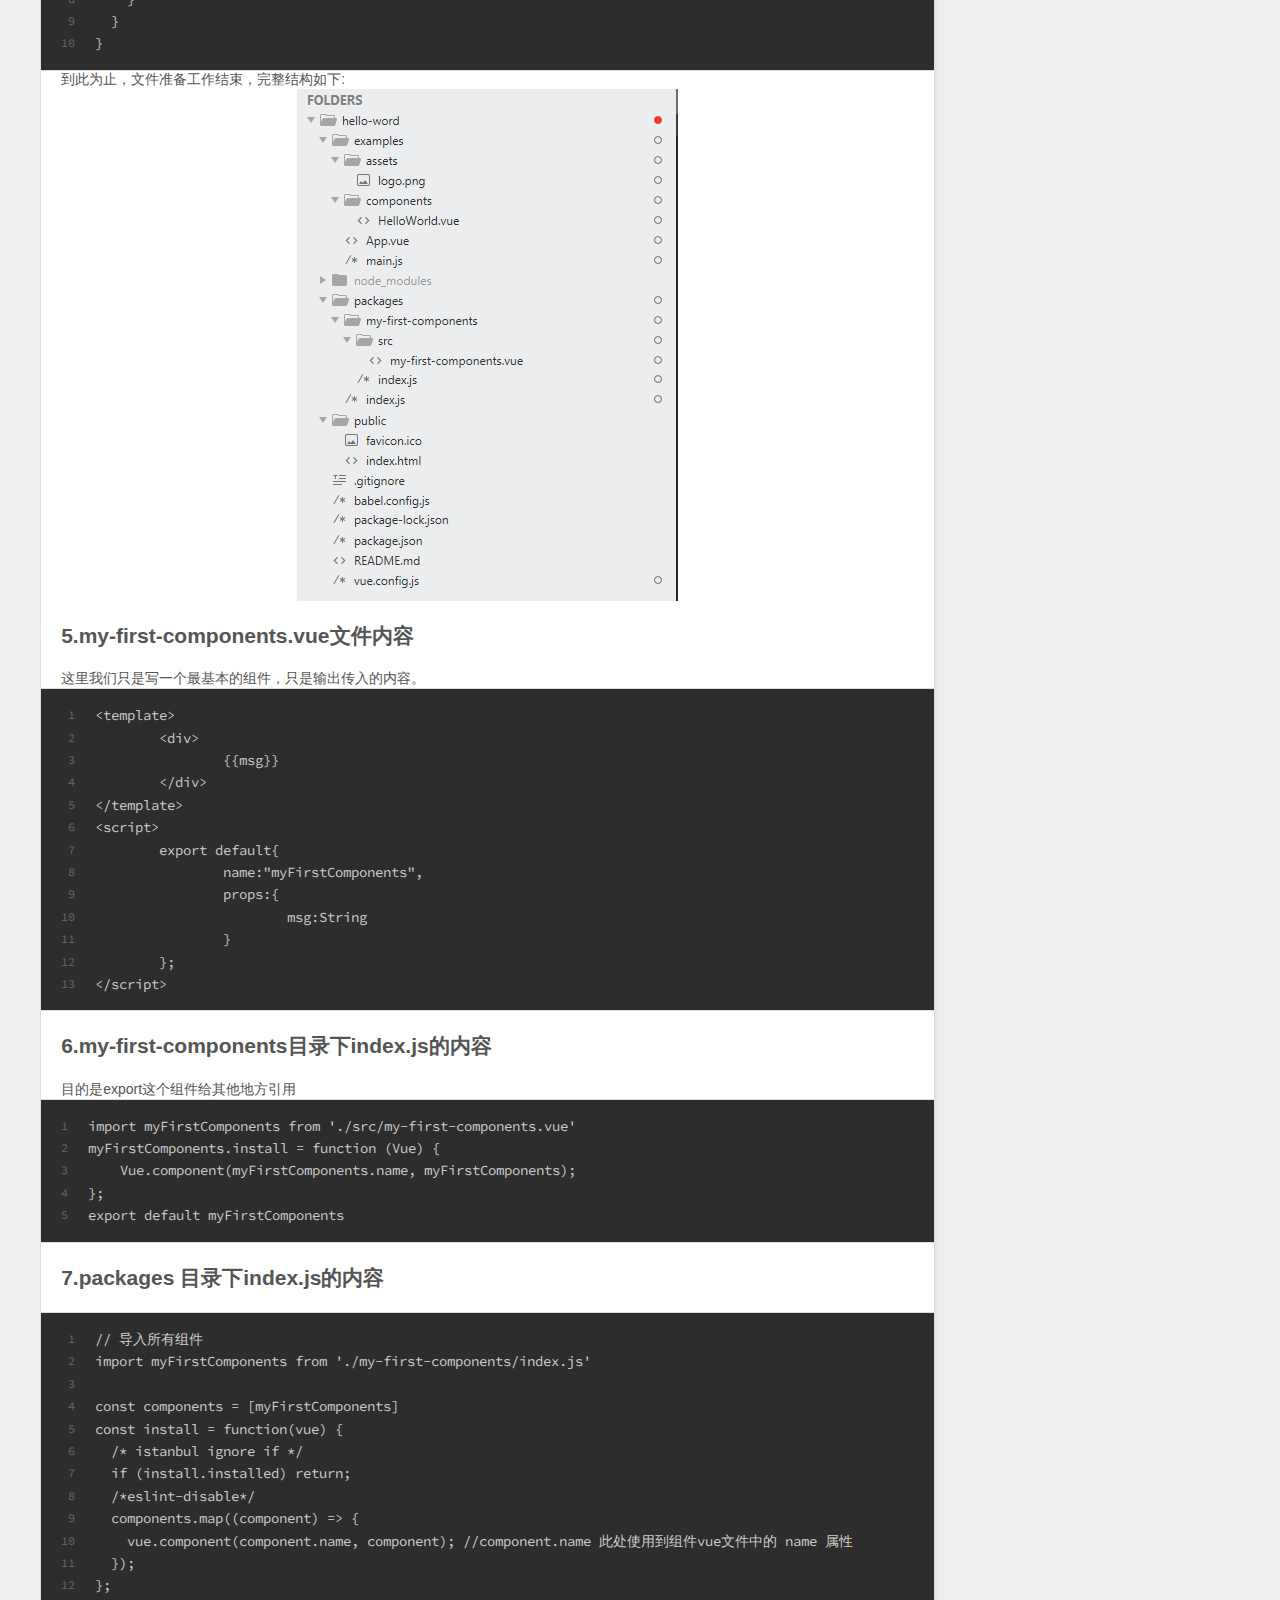
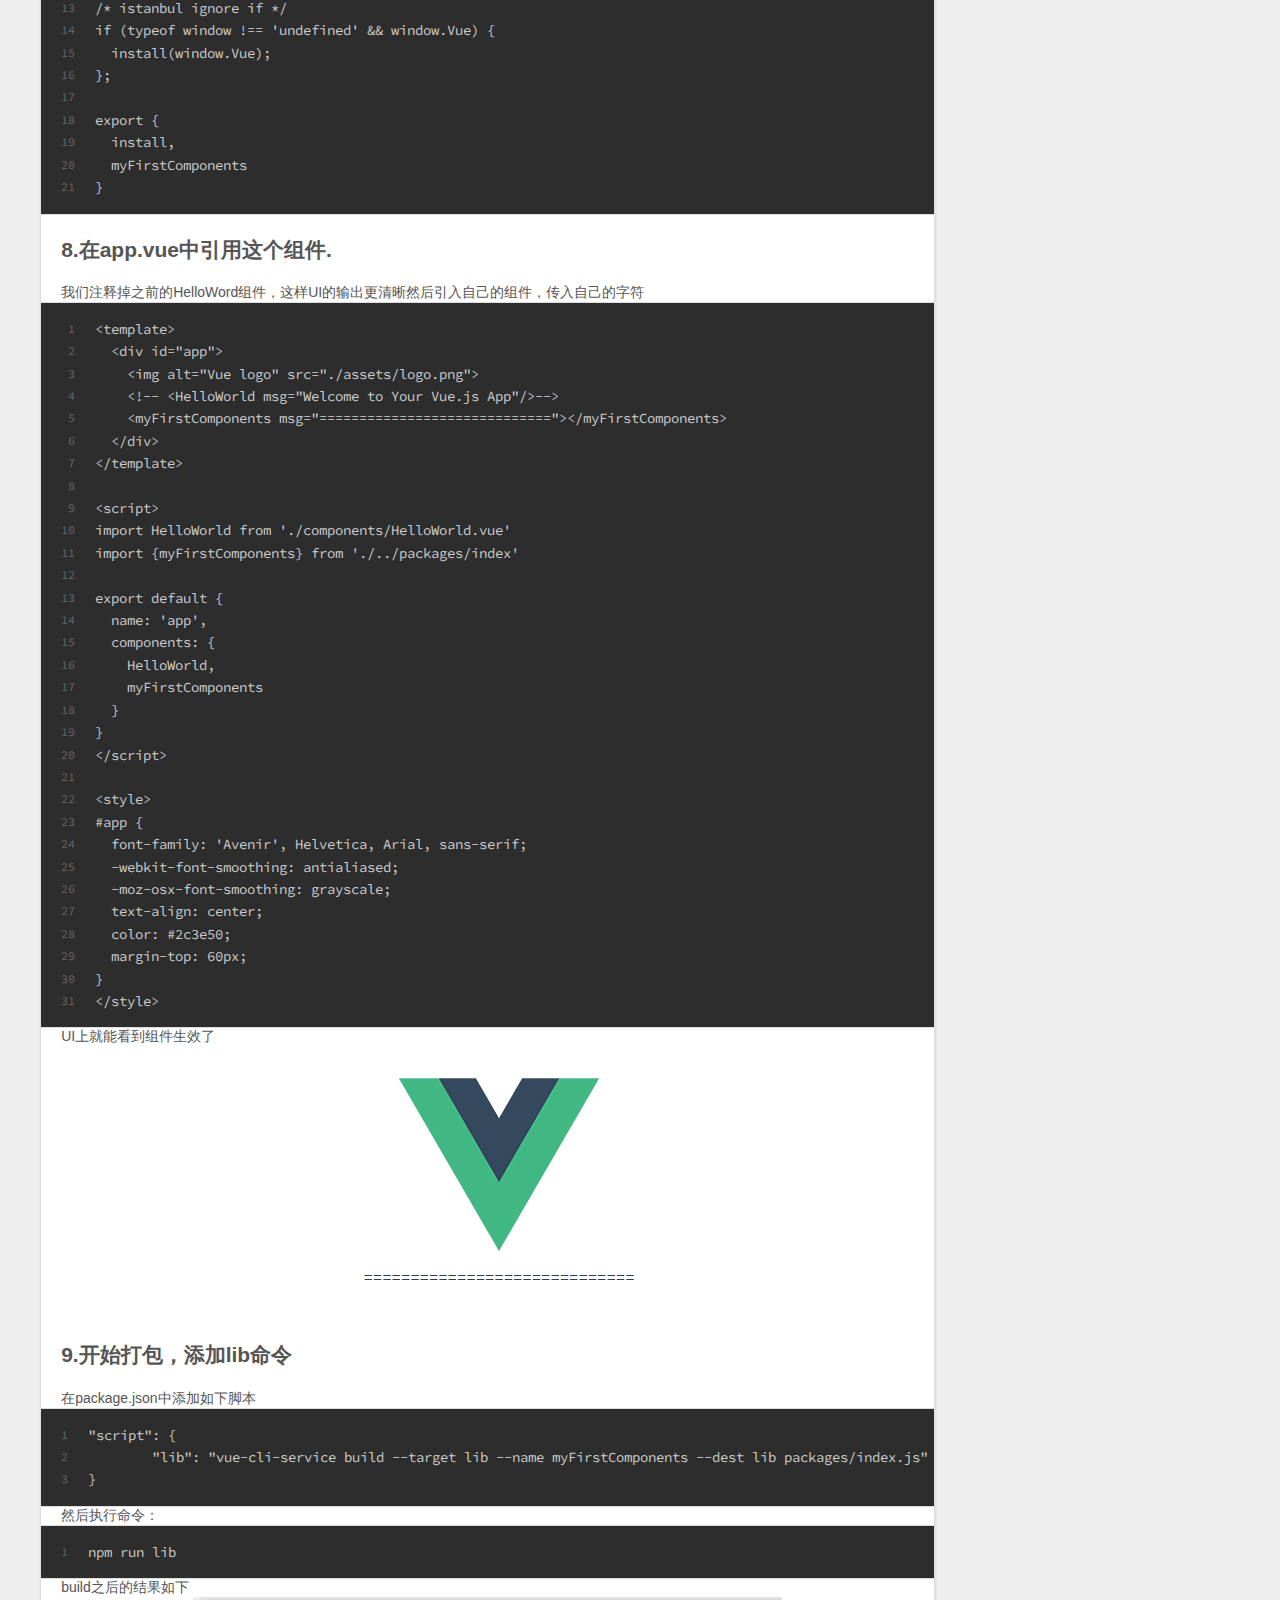
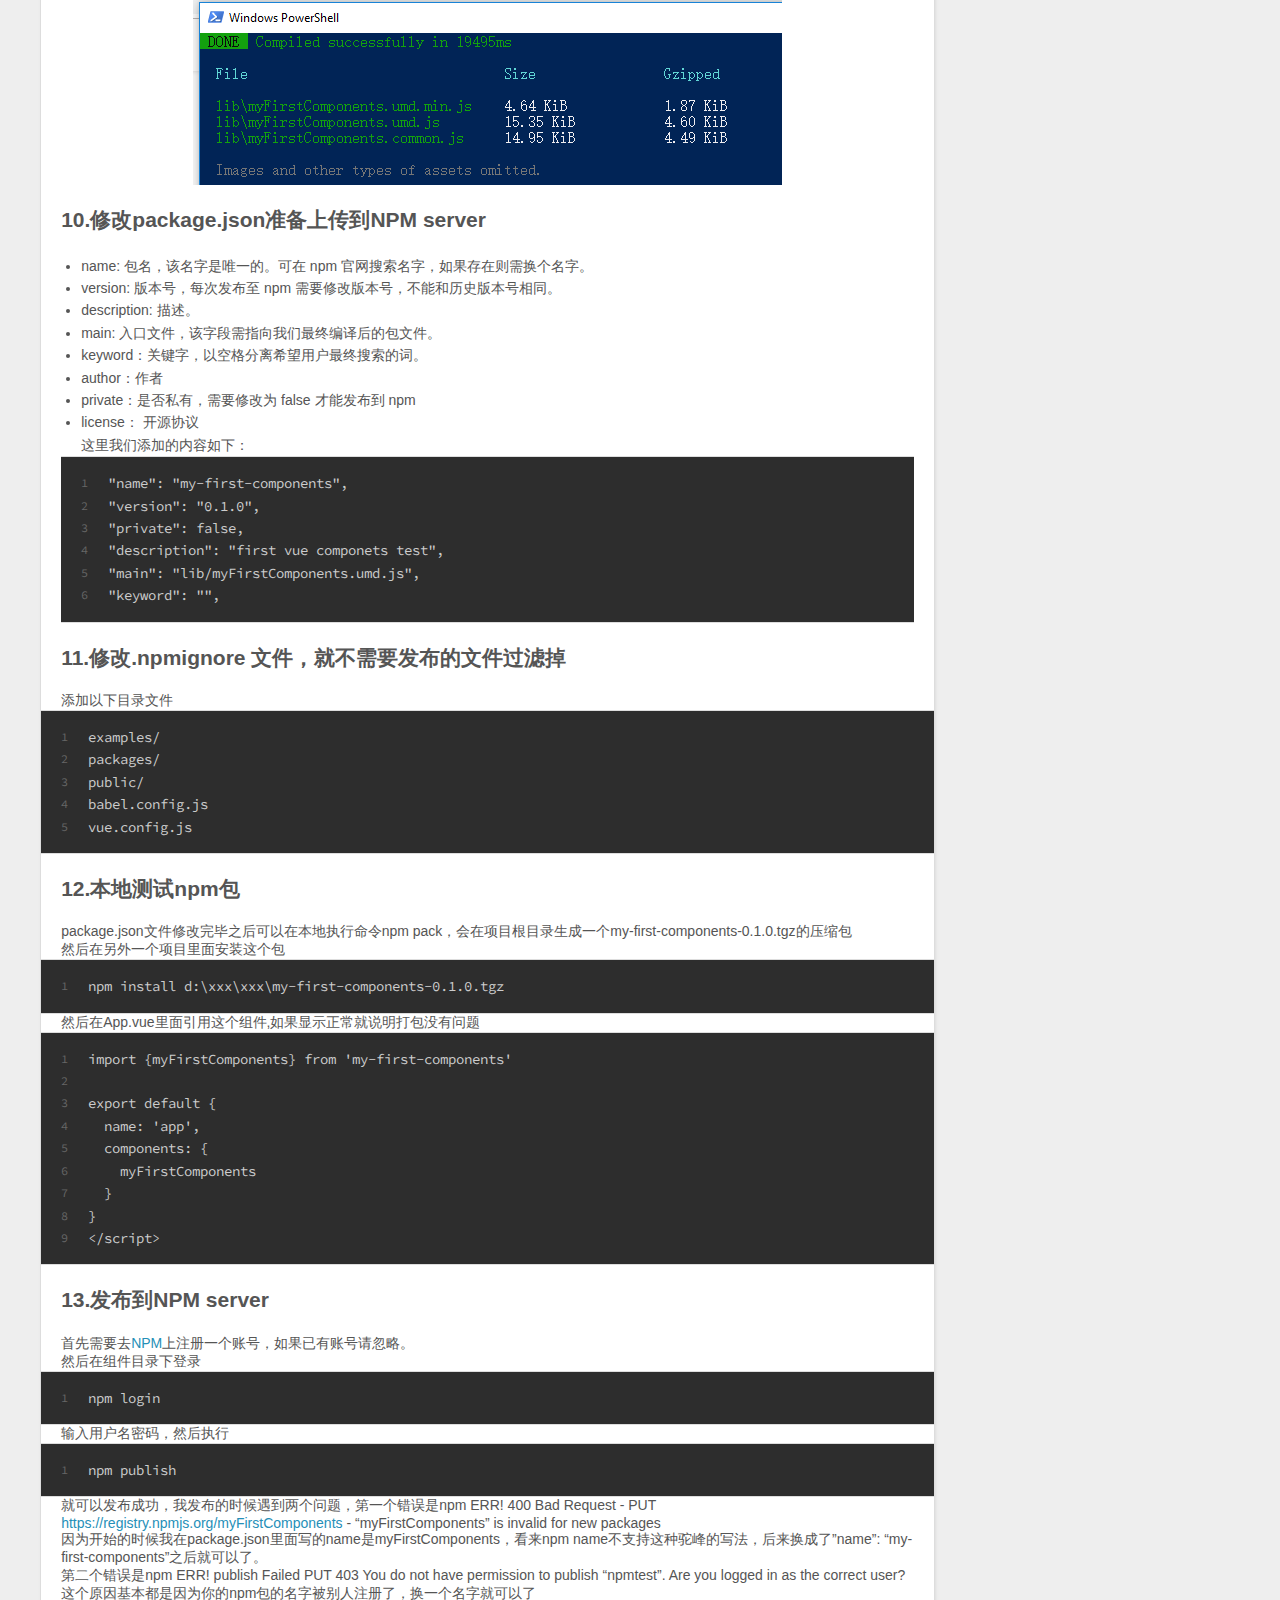
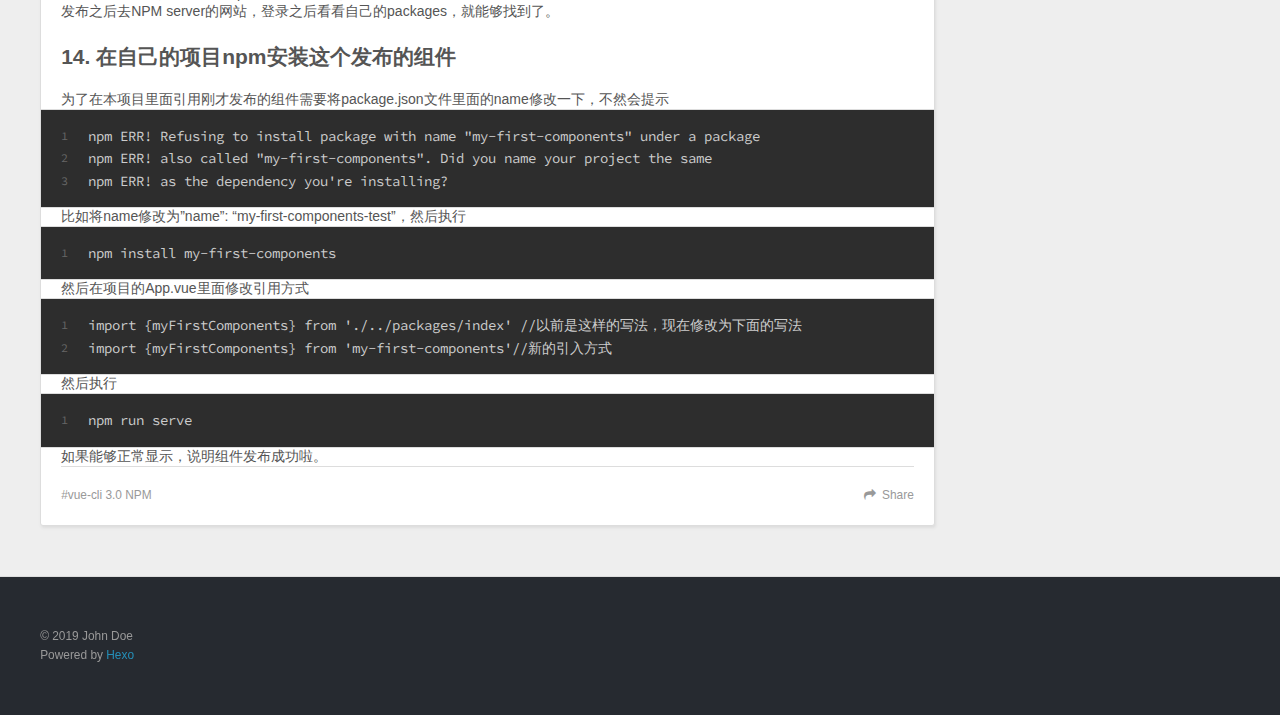
==== commit 1b61d84a: "Site updated: 2019-09-18 11:09:54" ====
--- a/index.html
+++ b/index.html
@@ -64,9 +64,9 @@
       <div class="outer">
         <section id="main">
   
-    <article id="post-如何使用vue-my-datepicker" class="article article-type-post" itemscope itemprop="blogPost">
+    <article id="post-how to use vue-my-datepicker" class="article article-type-post" itemscope itemprop="blogPost">
   <div class="article-meta">
-    <a href="/2019/09/17/如何使用vue-my-datepicker/" class="article-date">
+    <a href="/2019/09/17/how to use vue-my-datepicker/" class="article-date">
   <time datetime="2019-09-17T08:47:18.000Z" itemprop="datePublished">2019-09-17</time>
 </a>
     
@@ -78,7 +78,7 @@
         
   
     <h1 itemprop="name">
-      <a class="article-title" href="/2019/09/17/如何使用vue-my-datepicker/">如何使用vue-my-datepicker</a>
+      <a class="article-title" href="/2019/09/17/how to use vue-my-datepicker/">如何使用vue-my-datepicker</a>
     </h1>
   
 
@@ -214,7 +214,7 @@
       
     </div>
     <footer class="article-footer">
-      <a data-url="http://yoursite.com/2019/09/17/如何使用vue-my-datepicker/" data-id="ck0nmgwy60000rstpx74apvls" class="article-share-link">Share</a>
+      <a data-url="http://yoursite.com/2019/09/17/how to use vue-my-datepicker/" data-id="ck0ooual30000s4tpkjnxnc5f" class="article-share-link">Share</a>
       
       
   <ul class="article-tag-list"><li class="article-tag-list-item"><a class="article-tag-list-link" href="/tags/vue-datetimepicker-datepicker/">vue datetimepicker datepicker</a></li></ul>
@@ -396,7 +396,7 @@
       <ul>
         
           <li>
-            <a href="/2019/09/17/如何使用vue-my-datepicker/">如何使用vue-my-datepicker</a>
+            <a href="/2019/09/17/how to use vue-my-datepicker/">如何使用vue-my-datepicker</a>
           </li>
         
           <li>
--- a/css/style.css
+++ b/css/style.css
@@ -565,8 +565,7 @@
 }
 .article-entry p,
 .article-entry table {
-  line-height: 1.6em;
-  margin: 1.6em 0;
+
 }
 .article-entry h1,
 .article-entry h2,
@@ -609,7 +608,6 @@
   border: none;
 }
 .article-entry table {
-  width: 100%;
   border-collapse: collapse;
   border-spacing: 0;
 }
--- a/css/vueMyDatepicker.css
+++ b/css/vueMyDatepicker.css
@@ -1 +1 @@
-.vue-date-picker *{-webkit-box-sizing:border-box;box-sizing:border-box}.vue-date-picker .btn{background-color:#fff;color:#222;padding:5px 10px;line-height:20px;vertical-align:middle;cursor:pointer;border:1px solid #ccc;border-radius:3px;outline:0}.vue-date-picker .btn.btn-dropdown{position:relative;width:140px;padding-left:10px}.vue-date-picker .btn.btn-apply{color:#fff;background-color:#0096cc;background-image:-webkit-gradient(linear,left top,left bottom,from(#00a7e6),to(#0096cc));background-image:linear-gradient(180deg,#00a7e6 0,#0096cc);filter:progid:DXImageTransform.Microsoft.gradient(startColorstr="#ff00a7e6",endColorstr="#ff0096cc",GradientType=0);background-repeat:repeat-x;border-color:#0095ce;padding:5px 16px}.vue-date-picker .btn.btn-cancel{padding:5px 16px}.vue-date-picker .btn:hover{outline:0}.vue-date-picker .btn .icon{width:14px;height:14px;vertical-align:top;margin-left:10px}.vue-date-picker .form-control{display:block;width:100%;padding:5px 12px;font-size:13px;color:#222;background-color:#fff;background-image:none;border:1px solid #ccc;border-radius:3px;height:32px;-webkit-box-sizing:border-box;box-sizing:border-box}.vue-date-picker .custom-wrapper{z-index:999}.vue-date-picker .custom-wrapper.left{right:-1px;width:140px;top:30px}.vue-date-picker .custom-wrapper.right{left:-1px;top:30px;width:140px}.vue-date-picker .custom-wrapper .date-picker-pane .date-picker-pane-header{height:32px}.vue-date-picker .custom-wrapper .date-picker-pane .date-picker-pane-header .tilde{float:left;line-height:32px;text-align:center}.vue-date-picker .custom-wrapper .date-picker-pane .date-picker-pane-body{height:280px}.vue-date-picker .dropdown>.custom-wrapper{display:block;position:relative}.vue-date-picker .input-group{width:300px}.vue-date-picker .input-group .input-icon-group .form-control{padding-left:30px}.vue-date-picker .input-group .input-icon-group .input-icon-label{position:absolute;left:9px;top:50%;margin-top:-10px;color:#666}.vue-date-picker .input-group .input-icon-group label{display:inline-block;max-width:100%;margin-bottom:4px}.vue-date-picker .input-group:first-child .form-control{z-index:3;border-right-color:#e6e6e6;border-top-right-radius:0;border-bottom-right-radius:0}.vue-date-picker .input-group:first-child .form-control.input-focus,.vue-date-picker .input-group:first-child .form-control:focus{border-right-color:#0096cc}.vue-date-picker .input-group:last-child .form-control{z-index:3;border-left-color:#e6e6e6;border-top-left-radius:0;border-top-right-radius:3px;border-bottom-right-radius:3px;border-bottom-left-radius:0}.vue-date-picker .datepicker{padding:0;width:248px}.vue-date-picker .datepicker.days .datepicker-days,.vue-date-picker .datepicker.months div.datepicker-months,.vue-date-picker .datepicker.years div.datepicker-years{display:block}.vue-date-picker .datepicker table{padding:4px;border-collapse:separate;border-spacing:4px 4px}.vue-date-picker .datepicker table td,.vue-date-picker .datepicker table th{text-align:center;width:30px;line-height:20px;border:0;padding:5px;color:#222;font-size:13px;font-family:Arial,Helvetica Neue,Helvetica,sans-serif}.vue-date-picker .datepicker table th.switch{font-weight:700;display:table-cell}.vue-date-picker .datepicker table tr td.day:hover{background:#eee;cursor:pointer;border-radius:50%}.vue-date-picker .datepicker table tr td.new,.vue-date-picker .datepicker table tr td.old{color:#bbb}.vue-date-picker .datepicker table tr td.disabled,.vue-date-picker .datepicker table tr td.disabled:hover{background:none;color:#bbb;cursor:not-allowed}.vue-date-picker .datepicker table tr td.today.disabled,.vue-date-picker .datepicker table tr td.today.disabled:hover,.vue-date-picker .datepicker table tr td.today:hover{color:#db3d44}.vue-date-picker .datepicker table tr td.active,.vue-date-picker .datepicker table tr td.active.disabled,.vue-date-picker .datepicker table tr td.active.disabled:hover,.vue-date-picker .datepicker table tr td.active:hover{color:#fff;font-weight:700;background-color:#db3d44;border-radius:50%}.vue-date-picker .datepicker table tr td span{display:block;width:48px;height:48px;line-height:48px;float:left;cursor:pointer;color:#222;font-size:13px;font-family:Arial,Helvetica Neue,Helvetica,sans-serif;margin:5px}.vue-date-picker .datepicker table tr td span:hover{background:#eee;border-radius:50%}.vue-date-picker .datepicker table tr td span.disabled,.vue-date-picker .datepicker table tr td span.disabled:hover{background:none;color:#bbb;cursor:not-allowed}.vue-date-picker .datepicker table tr td span.active,.vue-date-picker .datepicker table tr td span.active.disabled,.vue-date-picker .datepicker table tr td span.active.disabled:hover,.vue-date-picker .datepicker table tr td span.active:hover{color:#fff;background-color:#db3d44;font-weight:700;border-radius:50%}.vue-date-picker .datepicker table tr td span.old{color:#bbb}.vue-date-picker .datepicker div.datepicker-months table,.vue-date-picker .datepicker div.datepicker-years table{padding:8px 4px;border-spacing:4px 0}.vue-date-picker .datepicker div.datepicker-months table th.switch,.vue-date-picker .datepicker div.datepicker-years table th.switch{width:166px}.vue-date-picker .datepicker div.datepicker-months table tbody>tr>td,.vue-date-picker .datepicker div.datepicker-years table tbody>tr>td{padding-top:8px;padding-bottom:12px;padding-left:0;padding-right:0}.vue-date-picker .datepicker tfoot tr:first-child th:hover,.vue-date-picker .datepicker thead tr:first-child th:hover{cursor:pointer;background:#eee;border-radius:3px}.vue-date-picker .datepicker thead tr:first-child th.next .fa,.vue-date-picker .datepicker thead tr:first-child th.prev .fa{font-size:16px;color:#222;vertical-align:top;margin-top:1px}.vue-date-picker .datepicker .dow{font-size:12px;font-weight:700;color:#222;padding-top:9px}.vue-date-picker .custom-wrapper{position:absolute;border:1px solid #bbb;-webkit-box-shadow:0 2px 6px rgba(0,0,0,.2);box-shadow:0 2px 6px rgba(0,0,0,.2)}.vue-date-picker .custom-wrapper>ul.dropdown-menu{position:static;padding:0;margin:10px 0;text-align:left}.vue-date-picker .custom-wrapper>ul.dropdown-menu li{list-style:none;line-height:20px}.vue-date-picker .custom-wrapper>ul.dropdown-menu li a{display:block;padding:4px 16px;clear:both;font-weight:400;line-height:20px;color:#222;text-decoration:none;white-space:nowrap}.vue-date-picker .custom-wrapper>ul.dropdown-menu li a:hover{text-decoration:none;color:#222;background-color:#eee}.vue-date-picker .custom-wrapper .date-picker-pane{padding:12px;border:1px solid #ddd}.vue-date-picker .custom-wrapper .date-picker-pane.show{position:absolute;width:548px;height:388px;z-index:999999;background-color:#fff;top:-1px}.vue-date-picker .custom-wrapper .date-picker-pane.left.show{left:-548px}.vue-date-picker .custom-wrapper .date-picker-pane.right.show{right:-548px}.vue-date-picker .custom-wrapper .date-picker-pane .date-picker-pane-header .tilde{width:24px}.vue-date-picker .custom-wrapper .date-picker-pane .date-picker-pane-body{margin-top:8px}.vue-date-picker .custom-wrapper .date-picker-pane .date-picker-pane-body .far{display:inline-block;height:14px;width:14px;vertical-align:middle;margin-left:4px}.vue-date-picker .custom-wrapper .date-picker-pane .date-picker-pane-body .far.fa-angle-left{background:url(img/left.18576fd7.svg) no-repeat}.vue-date-picker .custom-wrapper .date-picker-pane .date-picker-pane-body .far.fa-angle-right{background:url(img/right.5be8f2cf.svg) no-repeat}.vue-date-picker .custom-wrapper .date-picker-pane .date-picker-pane-body .date-picker-pane-container{float:left}.vue-date-picker .custom-wrapper .date-picker-pane .date-picker-pane-body .date-picker-pane-container .datepicker table{padding:0 3px}.vue-date-picker .custom-wrapper .date-picker-pane .date-picker-pane-body .date-picker-pane-container+.date-picker-pane-container{margin-left:24px}.vue-date-picker .custom-wrapper .date-picker-pane .date-picker-pane-body .date-picker-pane-container+.date-picker-pane-container:before{content:" ";display:block;height:260px;vertical-align:middle;margin-left:-12px;float:left;margin-right:12px;margin-top:16px;border-left:1px solid #e6e6e6}.vue-date-picker .custom-wrapper .date-picker-pane .date-picker-pane-footer{margin-top:12px;text-align:left}.vue-date-picker .dropdown>.custom-wrapper>ul.dropdown-menu{display:inline-block;border:0;-webkit-box-shadow:none;box-shadow:none;position:relative;top:0;border-right:1px solid #ddd;border-bottom:1px solid #ddd;min-width:128px}.vue-date-picker .simple-date-time-container .input-icon-group{float:left}.vue-date-picker .simple-date-time-container .input-icon-group+.input-icon-group{margin-left:8px}.vue-date-picker .input-icon-group{position:relative}.vue-date-picker .input-icon-label{position:absolute;left:9px;top:50%;margin-top:-10px;color:#666}.vue-date-picker .input-icon-label .icon{vertical-align:text-bottom;margin-left:0}.vue-date-picker .input-icon-group>.form-control{padding-left:30px;padding-right:12px}.vue-date-picker .custom-wrapper{background-color:#fff}.vue-date-picker input.input-width-xs{width:120px}.vue-date-picker .date-time-range-info{display:inline-block;margin:0 8px;vertical-align:middle}.vue-date-picker .btn+.btn{margin-left:12px}.vue-date-picker .dropdown-toggle{width:140px}+.vue-date-picker *{-webkit-box-sizing:border-box;box-sizing:border-box}.vue-date-picker .btn{background-color:#fff;color:#222;padding:5px 10px;line-height:20px;vertical-align:middle;cursor:pointer;border:1px solid #ccc;border-radius:3px;outline:0}.vue-date-picker .btn.btn-dropdown{position:relative;width:140px;padding-left:10px}.vue-date-picker .btn.btn-apply{color:#fff;background-color:#0096cc;background-image:-webkit-gradient(linear,left top,left bottom,from(#00a7e6),to(#0096cc));background-image:linear-gradient(180deg,#00a7e6 0,#0096cc);filter:progid:DXImageTransform.Microsoft.gradient(startColorstr="#ff00a7e6",endColorstr="#ff0096cc",GradientType=0);background-repeat:repeat-x;border-color:#0095ce;padding:5px 16px}.vue-date-picker .btn.btn-cancel{padding:5px 16px}.vue-date-picker .btn:hover{outline:0}.vue-date-picker .btn .icon{width:14px;height:14px;vertical-align:top;margin-left:10px}.vue-date-picker .form-control{display:block;width:100%;padding:5px 12px;font-size:13px;color:#222;background-color:#fff;background-image:none;border:1px solid #ccc;border-radius:3px;height:32px;-webkit-box-sizing:border-box;box-sizing:border-box}.vue-date-picker .custom-wrapper{z-index:999}.vue-date-picker .custom-wrapper.left{right:-1px;width:140px;top:30px}.vue-date-picker .custom-wrapper.right{left:-1px;top:30px;width:140px}.vue-date-picker .custom-wrapper .date-picker-pane .date-picker-pane-header{height:32px}.vue-date-picker .custom-wrapper .date-picker-pane .date-picker-pane-header .tilde{float:left;line-height:32px;text-align:center}.vue-date-picker .custom-wrapper .date-picker-pane .date-picker-pane-body{height:280px}.vue-date-picker .dropdown>.custom-wrapper{display:block;position:relative}.vue-date-picker .input-group{width:300px}.vue-date-picker .input-group .input-icon-group .form-control{padding-left:30px}.vue-date-picker .input-group .input-icon-group .input-icon-label{position:absolute;left:9px;top:50%;margin-top:-10px;color:#666}.vue-date-picker .input-group .input-icon-group label{display:inline-block;max-width:100%;margin-bottom:4px}.vue-date-picker .input-group:first-child .form-control{z-index:3;border-right-color:#e6e6e6;border-top-right-radius:0;border-bottom-right-radius:0}.vue-date-picker .input-group:first-child .form-control.input-focus,.vue-date-picker .input-group:first-child .form-control:focus{border-right-color:#0096cc}.vue-date-picker .input-group:last-child .form-control{z-index:3;border-left-color:#e6e6e6;border-top-left-radius:0;border-top-right-radius:3px;border-bottom-right-radius:3px;border-bottom-left-radius:0}.vue-date-picker .datepicker{padding:0;width:248px}.vue-date-picker .datepicker.days .datepicker-days,.vue-date-picker .datepicker.months div.datepicker-months,.vue-date-picker .datepicker.years div.datepicker-years{display:block}.vue-date-picker .datepicker table{padding:4px;border-collapse:separate;border-spacing:4px 4px}.vue-date-picker .datepicker table td,.vue-date-picker .datepicker table th{text-align:center;width:30px;line-height:20px;border:0;padding:5px;color:#222;font-size:13px;font-family:Arial,Helvetica Neue,Helvetica,sans-serif}.vue-date-picker .datepicker table th.switch{font-weight:700;display:table-cell}.vue-date-picker .datepicker table tr td.day:hover{background:#eee;cursor:pointer;border-radius:50%}.vue-date-picker .datepicker table tr td.new,.vue-date-picker .datepicker table tr td.old{color:#bbb}.vue-date-picker .datepicker table tr td.disabled,.vue-date-picker .datepicker table tr td.disabled:hover{background:none;color:#bbb;cursor:not-allowed}.vue-date-picker .datepicker table tr td.today.disabled,.vue-date-picker .datepicker table tr td.today.disabled:hover,.vue-date-picker .datepicker table tr td.today:hover{color:#db3d44}.vue-date-picker .datepicker table tr td.active,.vue-date-picker .datepicker table tr td.active.disabled,.vue-date-picker .datepicker table tr td.active.disabled:hover,.vue-date-picker .datepicker table tr td.active:hover{color:#fff;font-weight:700;background-color:#db3d44;border-radius:50%}.vue-date-picker .datepicker table tr td span{display:block;width:48px;height:48px;line-height:48px;float:left;cursor:pointer;color:#222;font-size:13px;font-family:Arial,Helvetica Neue,Helvetica,sans-serif;margin:5px}.vue-date-picker .datepicker table tr td span:hover{background:#eee;border-radius:50%}.vue-date-picker .datepicker table tr td span.disabled,.vue-date-picker .datepicker table tr td span.disabled:hover{background:none;color:#bbb;cursor:not-allowed}.vue-date-picker .datepicker table tr td span.active,.vue-date-picker .datepicker table tr td span.active.disabled,.vue-date-picker .datepicker table tr td span.active.disabled:hover,.vue-date-picker .datepicker table tr td span.active:hover{color:#fff;background-color:#db3d44;font-weight:700;border-radius:50%}.vue-date-picker .datepicker table tr td span.old{color:#bbb}.vue-date-picker .datepicker div.datepicker-months table,.vue-date-picker .datepicker div.datepicker-years table{padding:8px 4px;border-spacing:4px 0}.vue-date-picker .datepicker div.datepicker-months table th.switch,.vue-date-picker .datepicker div.datepicker-years table th.switch{width:166px}.vue-date-picker .datepicker div.datepicker-months table tbody>tr>td,.vue-date-picker .datepicker div.datepicker-years table tbody>tr>td{padding-top:8px;padding-bottom:12px;padding-left:0;padding-right:0}.vue-date-picker .datepicker tfoot tr:first-child th:hover,.vue-date-picker .datepicker thead tr:first-child th:hover{cursor:pointer;background:#eee;border-radius:3px}.vue-date-picker .datepicker thead tr:first-child th.next .fa,.vue-date-picker .datepicker thead tr:first-child th.prev .fa{font-size:16px;color:#222;vertical-align:top;margin-top:1px}.vue-date-picker .datepicker .dow{font-size:12px;font-weight:700;color:#222;padding-top:9px}.vue-date-picker .custom-wrapper{position:absolute;border:1px solid #bbb;-webkit-box-shadow:0 2px 6px rgba(0,0,0,.2);box-shadow:0 2px 6px rgba(0,0,0,.2)}.vue-date-picker .custom-wrapper>ul.dropdown-menu{position:static;padding:0;margin:10px 0;text-align:left}.vue-date-picker .custom-wrapper>ul.dropdown-menu li{list-style:none;line-height:20px}.vue-date-picker .custom-wrapper>ul.dropdown-menu li a{display:block;padding:4px 16px;clear:both;font-weight:400;line-height:20px;color:#222;text-decoration:none;white-space:nowrap}.vue-date-picker .custom-wrapper>ul.dropdown-menu li a:hover{text-decoration:none;color:#222;background-color:#eee}.vue-date-picker .custom-wrapper .date-picker-pane{padding:12px;border:1px solid #ddd}.vue-date-picker .custom-wrapper .date-picker-pane.show{position:absolute;width:548px;height:388px;z-index:999999;background-color:#fff;top:-1px}.vue-date-picker .custom-wrapper .date-picker-pane.left.show{left:-548px}.vue-date-picker .custom-wrapper .date-picker-pane.right.show{right:-548px}.vue-date-picker .custom-wrapper .date-picker-pane .date-picker-pane-header .tilde{width:24px}.vue-date-picker .custom-wrapper .date-picker-pane .date-picker-pane-body{margin-top:8px}.vue-date-picker .custom-wrapper .date-picker-pane .date-picker-pane-body .far{display:inline-block;height:14px;width:14px;vertical-align:middle;margin-left:4px}.vue-date-picker .custom-wrapper .date-picker-pane .date-picker-pane-body .far.fa-angle-left{background:url(images/left.18576fd7.svg) no-repeat}.vue-date-picker .custom-wrapper .date-picker-pane .date-picker-pane-body .far.fa-angle-right{background:url(images/right.5be8f2cf.svg) no-repeat}.vue-date-picker .custom-wrapper .date-picker-pane .date-picker-pane-body .date-picker-pane-container{float:left}.vue-date-picker .custom-wrapper .date-picker-pane .date-picker-pane-body .date-picker-pane-container .datepicker table{padding:0 3px}.vue-date-picker .custom-wrapper .date-picker-pane .date-picker-pane-body .date-picker-pane-container+.date-picker-pane-container{margin-left:24px}.vue-date-picker .custom-wrapper .date-picker-pane .date-picker-pane-body .date-picker-pane-container+.date-picker-pane-container:before{content:" ";display:block;height:260px;vertical-align:middle;margin-left:-12px;float:left;margin-right:12px;margin-top:16px;border-left:1px solid #e6e6e6}.vue-date-picker .custom-wrapper .date-picker-pane .date-picker-pane-footer{margin-top:12px;text-align:left}.vue-date-picker .dropdown>.custom-wrapper>ul.dropdown-menu{display:inline-block;border:0;-webkit-box-shadow:none;box-shadow:none;position:relative;top:0;border-right:1px solid #ddd;border-bottom:1px solid #ddd;min-width:128px}.vue-date-picker .simple-date-time-container .input-icon-group{float:left}.vue-date-picker .simple-date-time-container .input-icon-group+.input-icon-group{margin-left:8px}.vue-date-picker .input-icon-group{position:relative}.vue-date-picker .input-icon-label{position:absolute;left:9px;top:50%;margin-top:-10px;color:#666}.vue-date-picker .input-icon-label .icon{vertical-align:text-bottom;margin-left:0}.vue-date-picker .input-icon-group>.form-control{padding-left:30px;padding-right:12px}.vue-date-picker .custom-wrapper{background-color:#fff}.vue-date-picker input.input-width-xs{width:120px}.vue-date-picker .date-time-range-info{display:inline-block;margin:0 8px;vertical-align:middle}.vue-date-picker .btn+.btn{margin-left:12px}.vue-date-picker .dropdown-toggle{width:140px}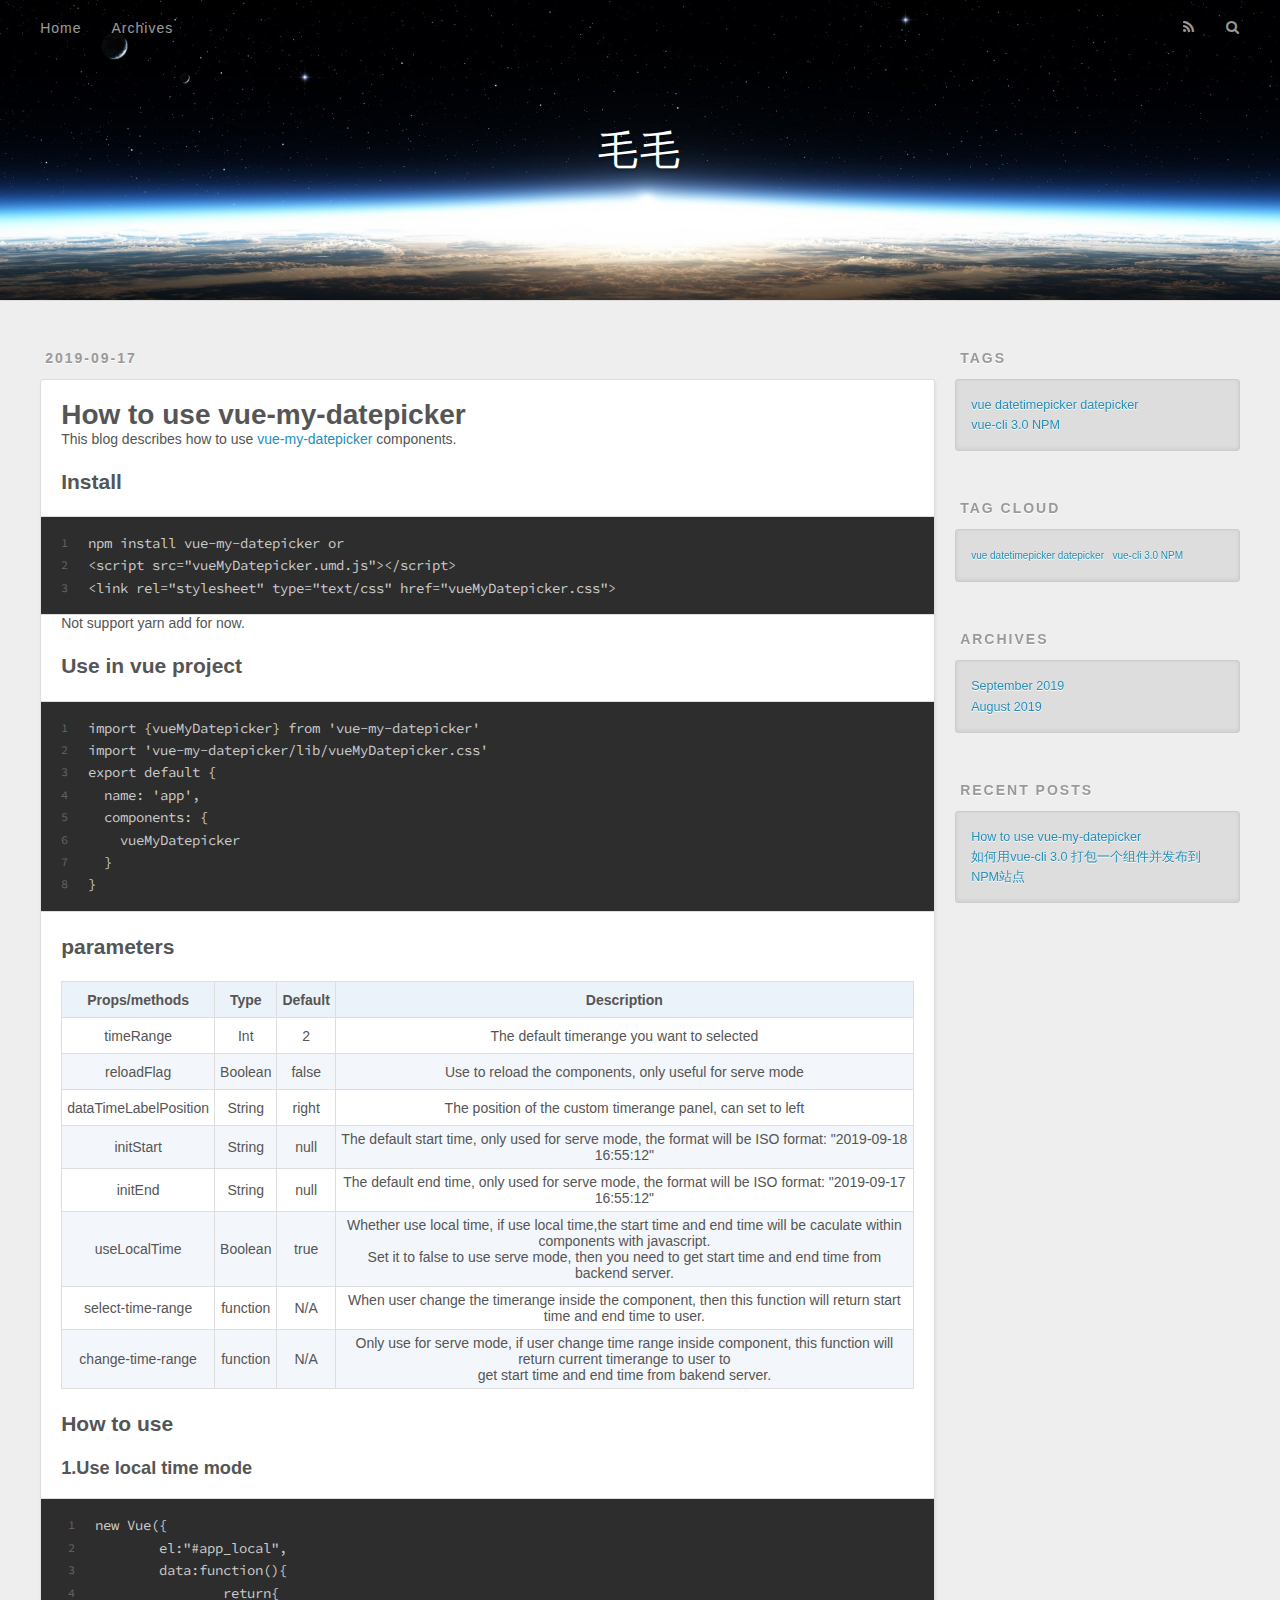
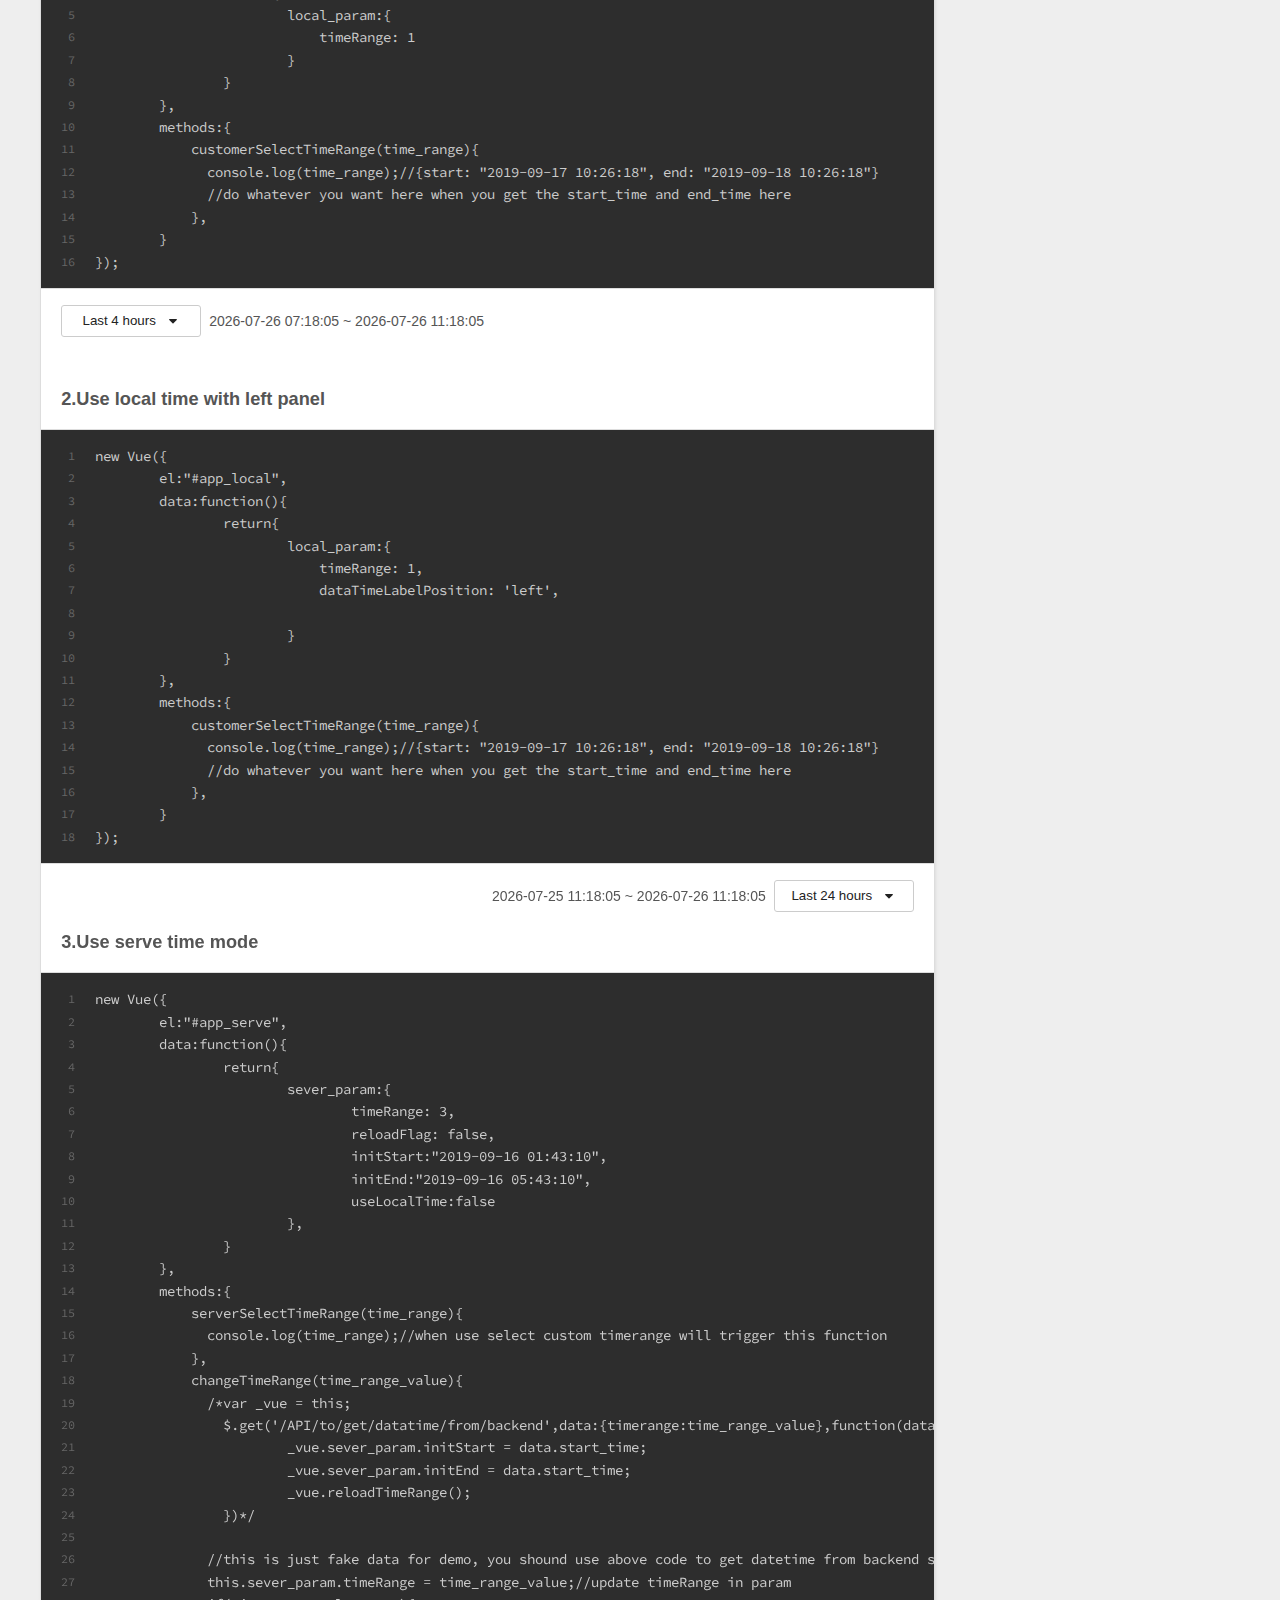
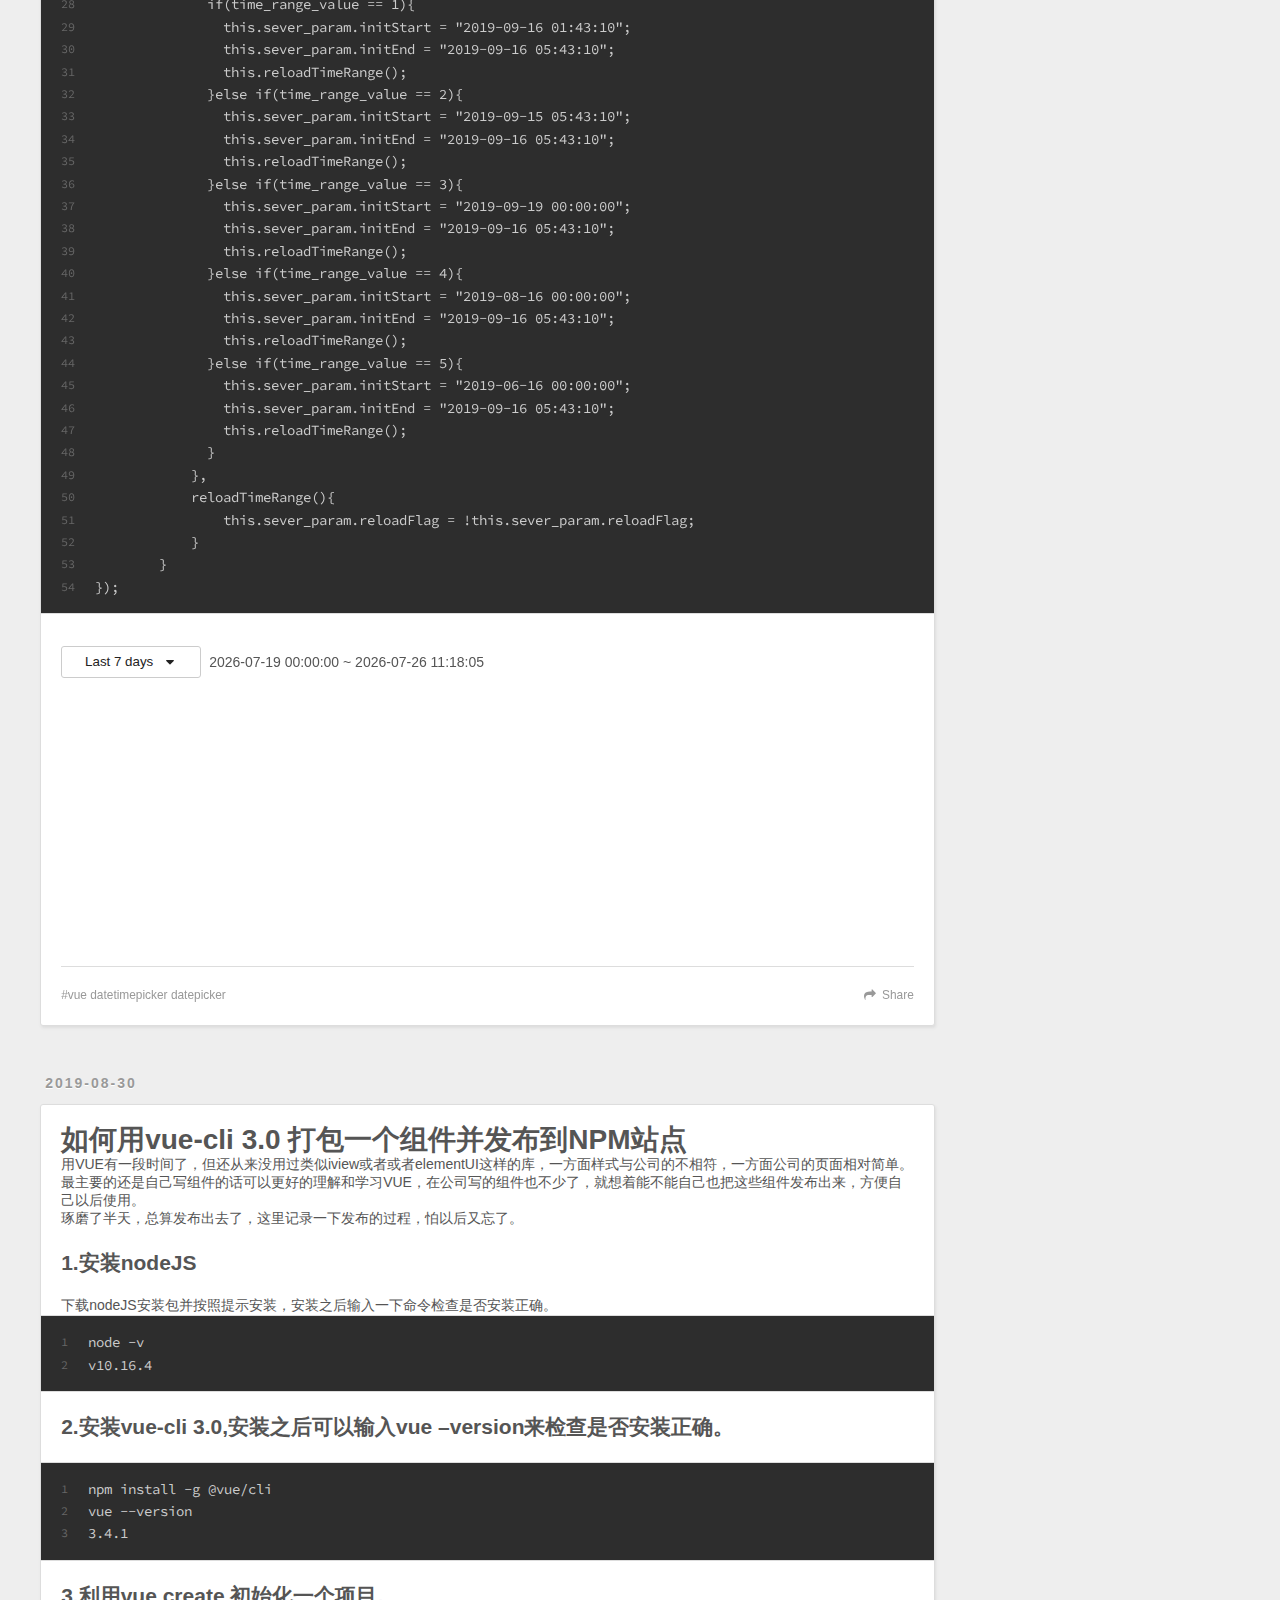
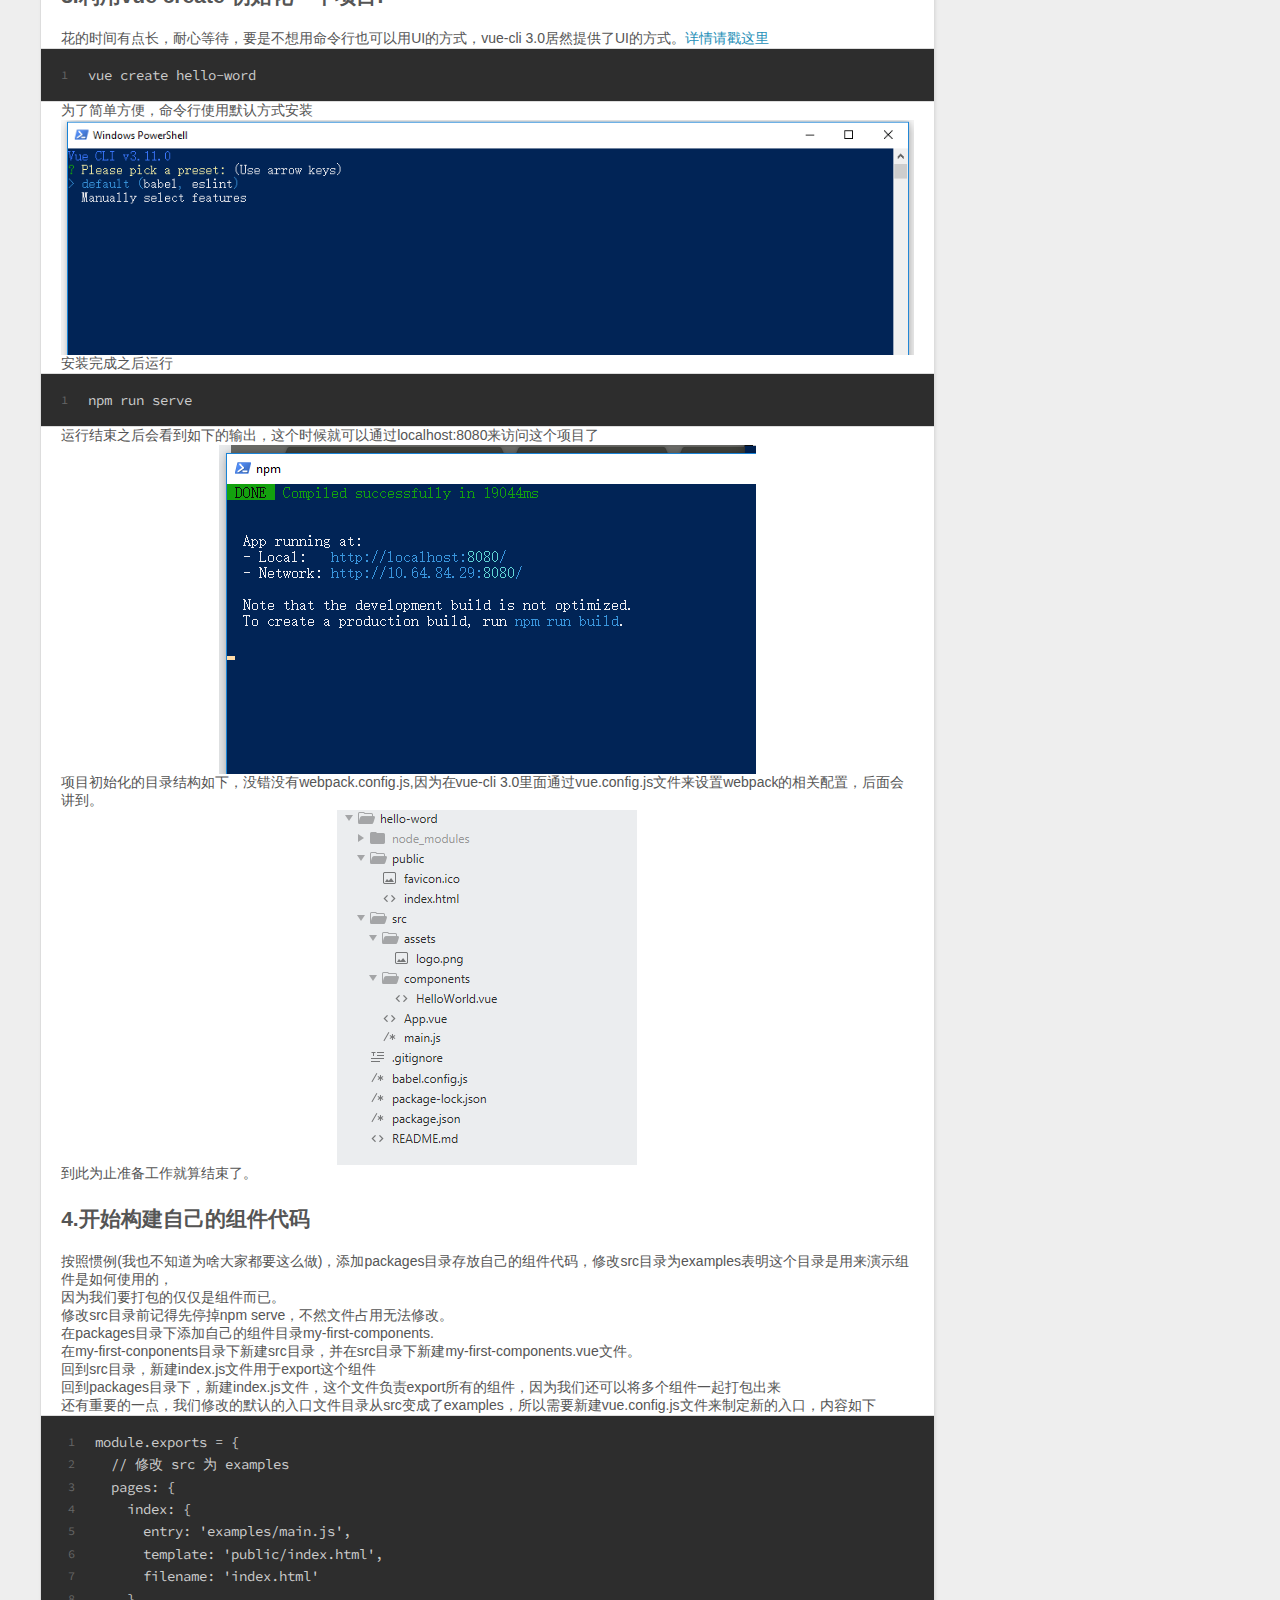
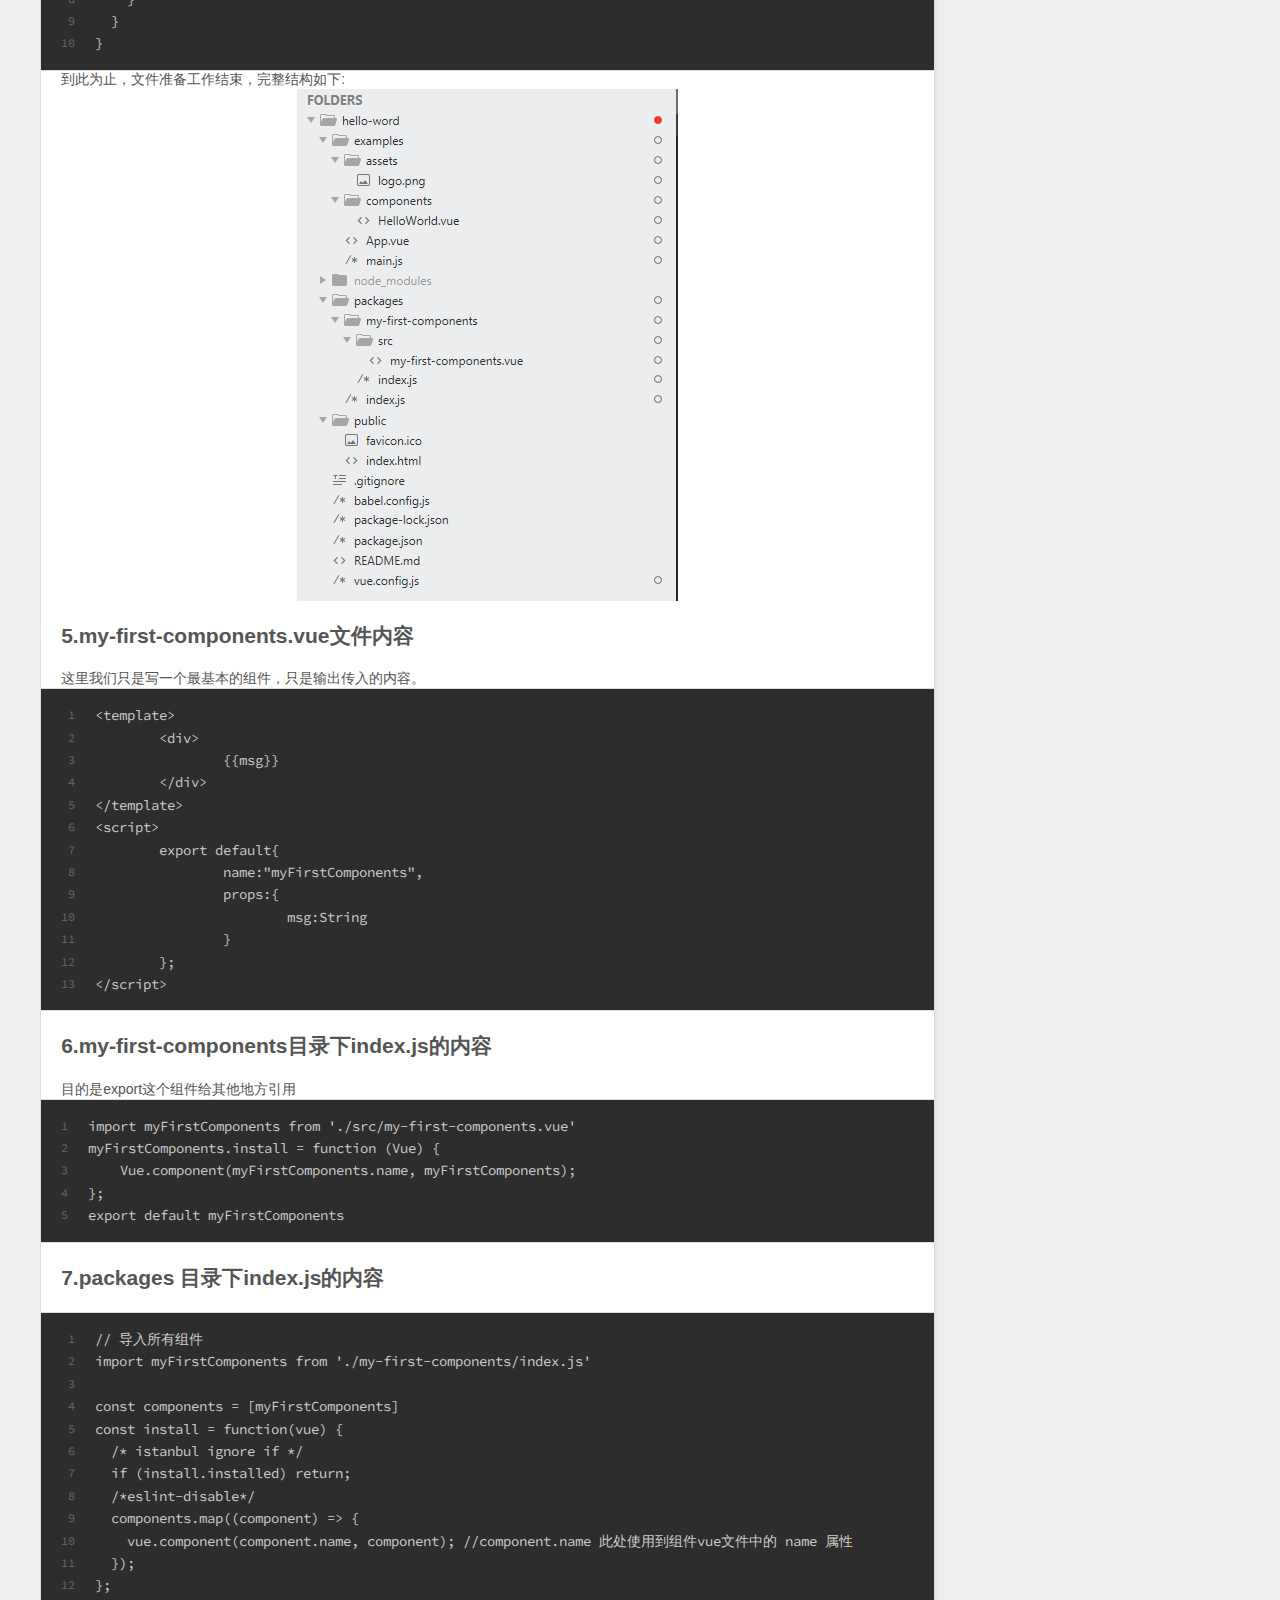
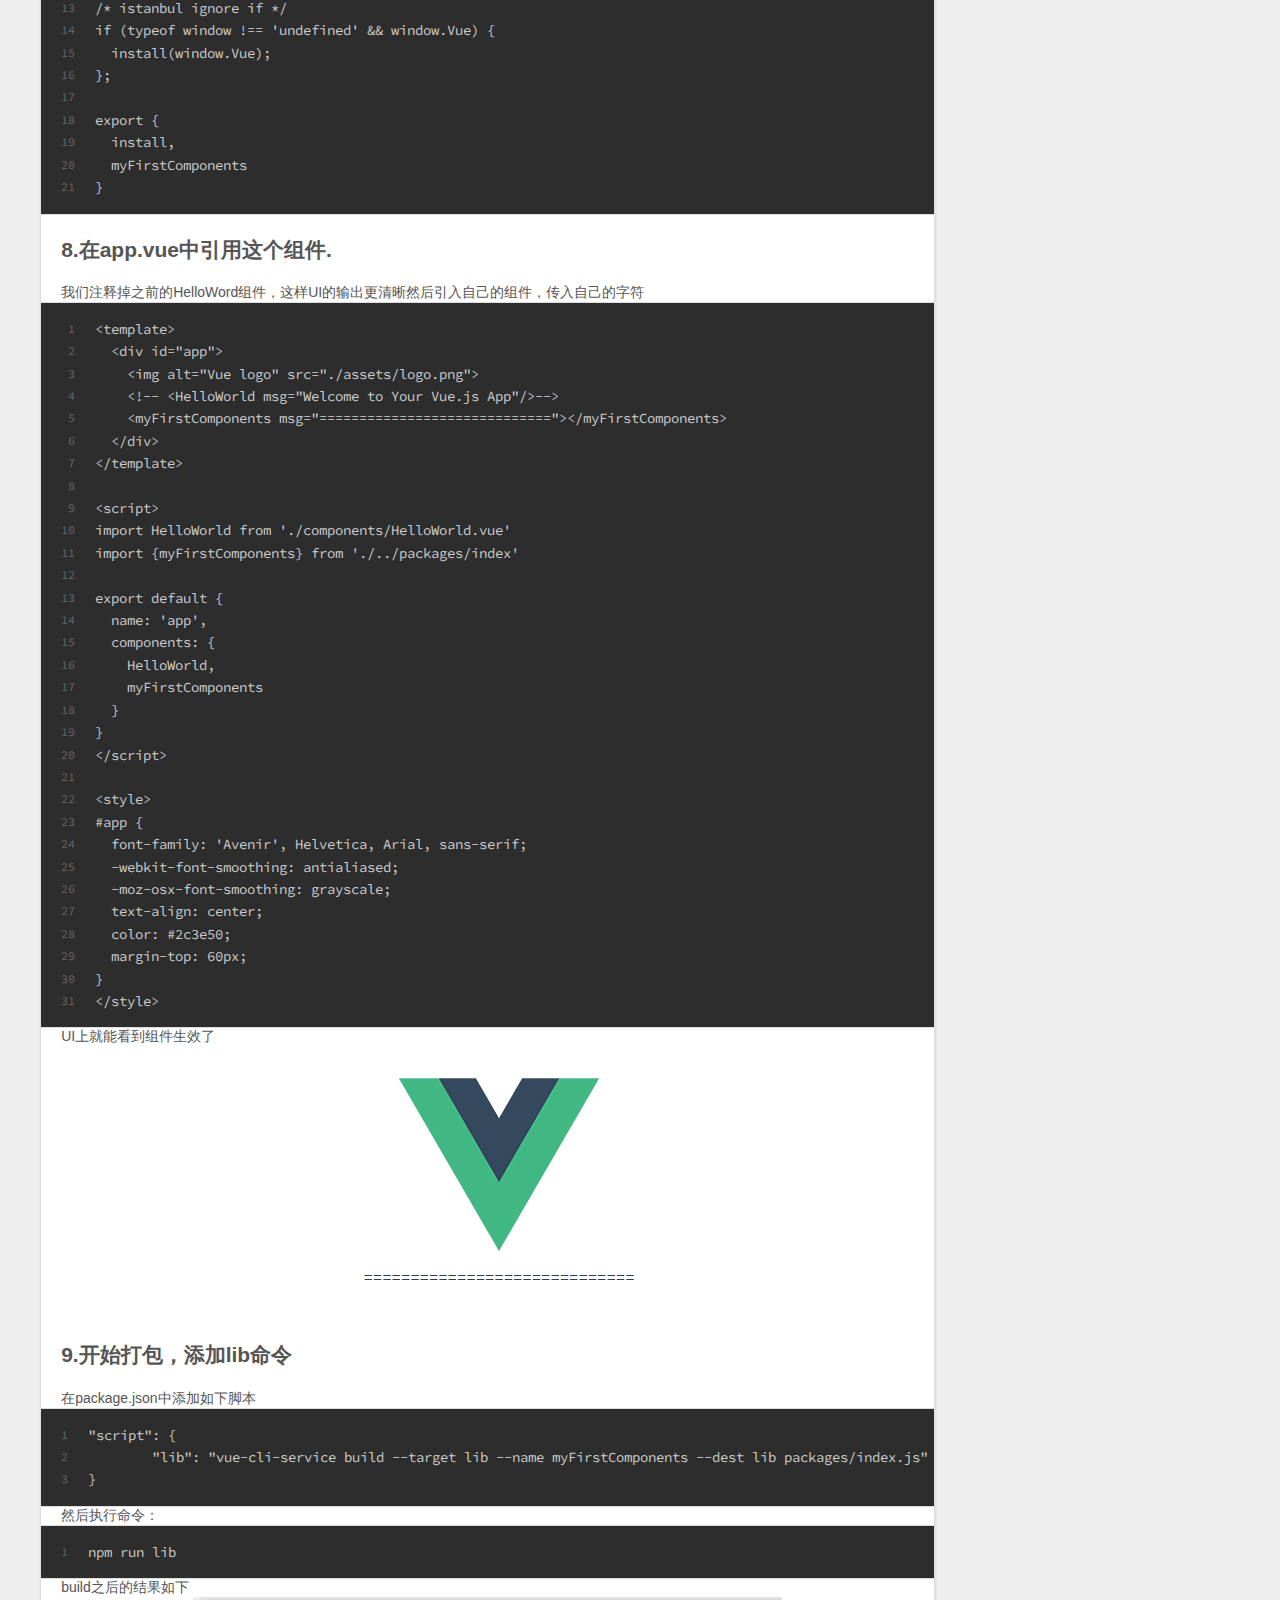
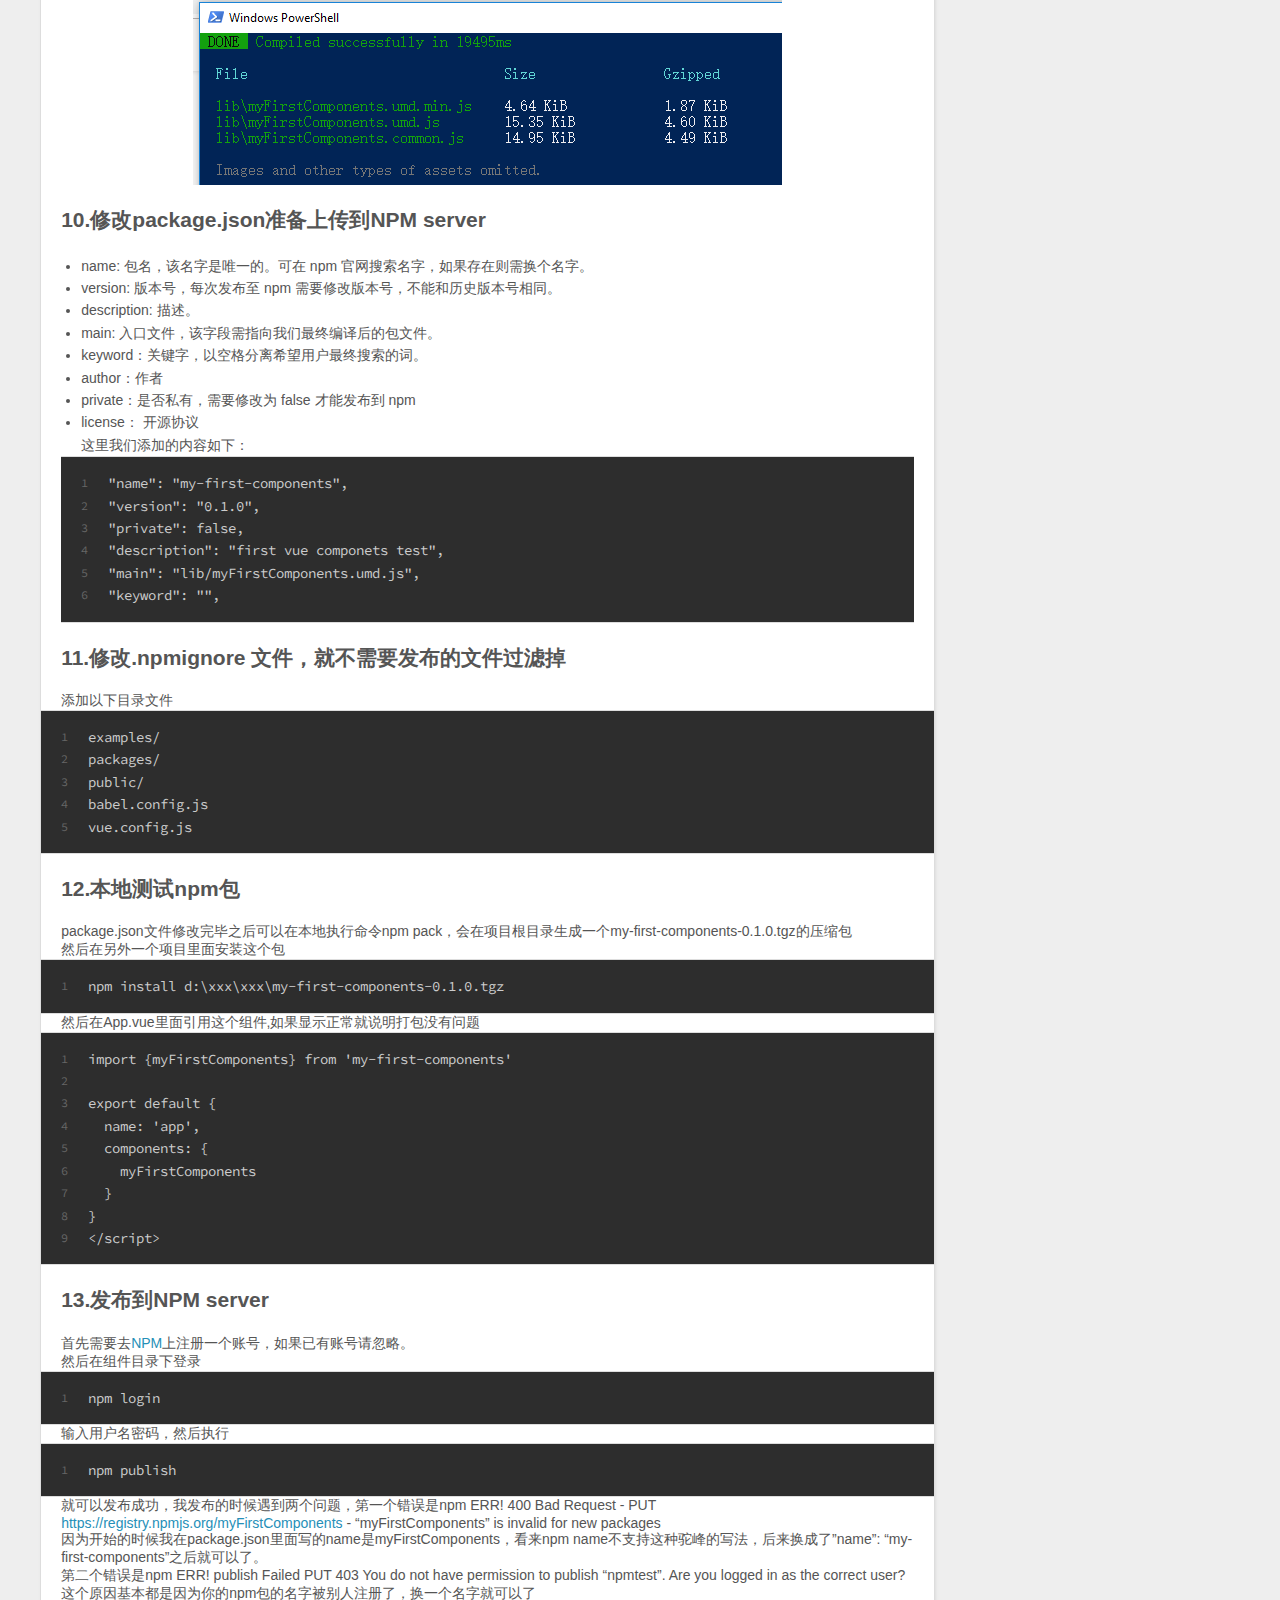
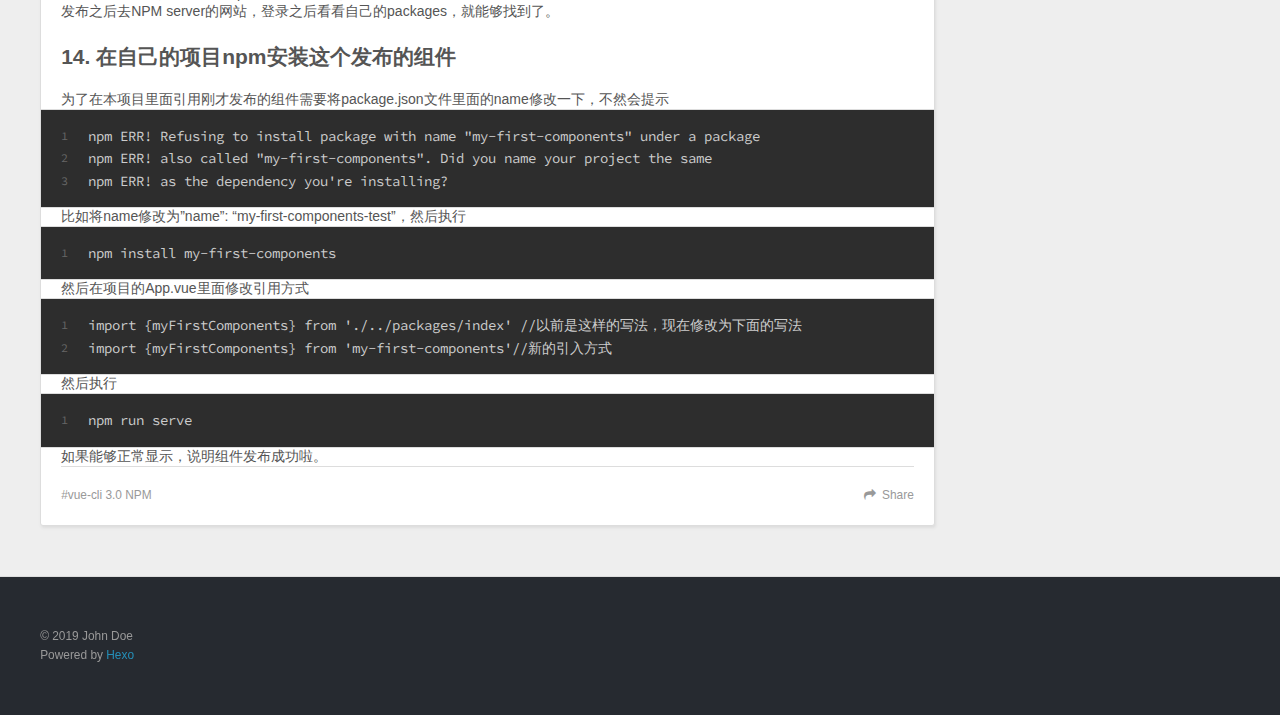
==== commit 0d006d2f: "Site updated: 2019-09-18 11:12:58" ====
--- a/index.html
+++ b/index.html
@@ -78,7 +78,7 @@
         
   
     <h1 itemprop="name">
-      <a class="article-title" href="/2019/09/17/how to use vue-my-datepicker/">如何使用vue-my-datepicker</a>
+      <a class="article-title" href="/2019/09/17/how to use vue-my-datepicker/">How to use vue-my-datepicker</a>
     </h1>
   
 
@@ -396,7 +396,7 @@
       <ul>
         
           <li>
-            <a href="/2019/09/17/how to use vue-my-datepicker/">如何使用vue-my-datepicker</a>
+            <a href="/2019/09/17/how to use vue-my-datepicker/">How to use vue-my-datepicker</a>
           </li>
         
           <li>
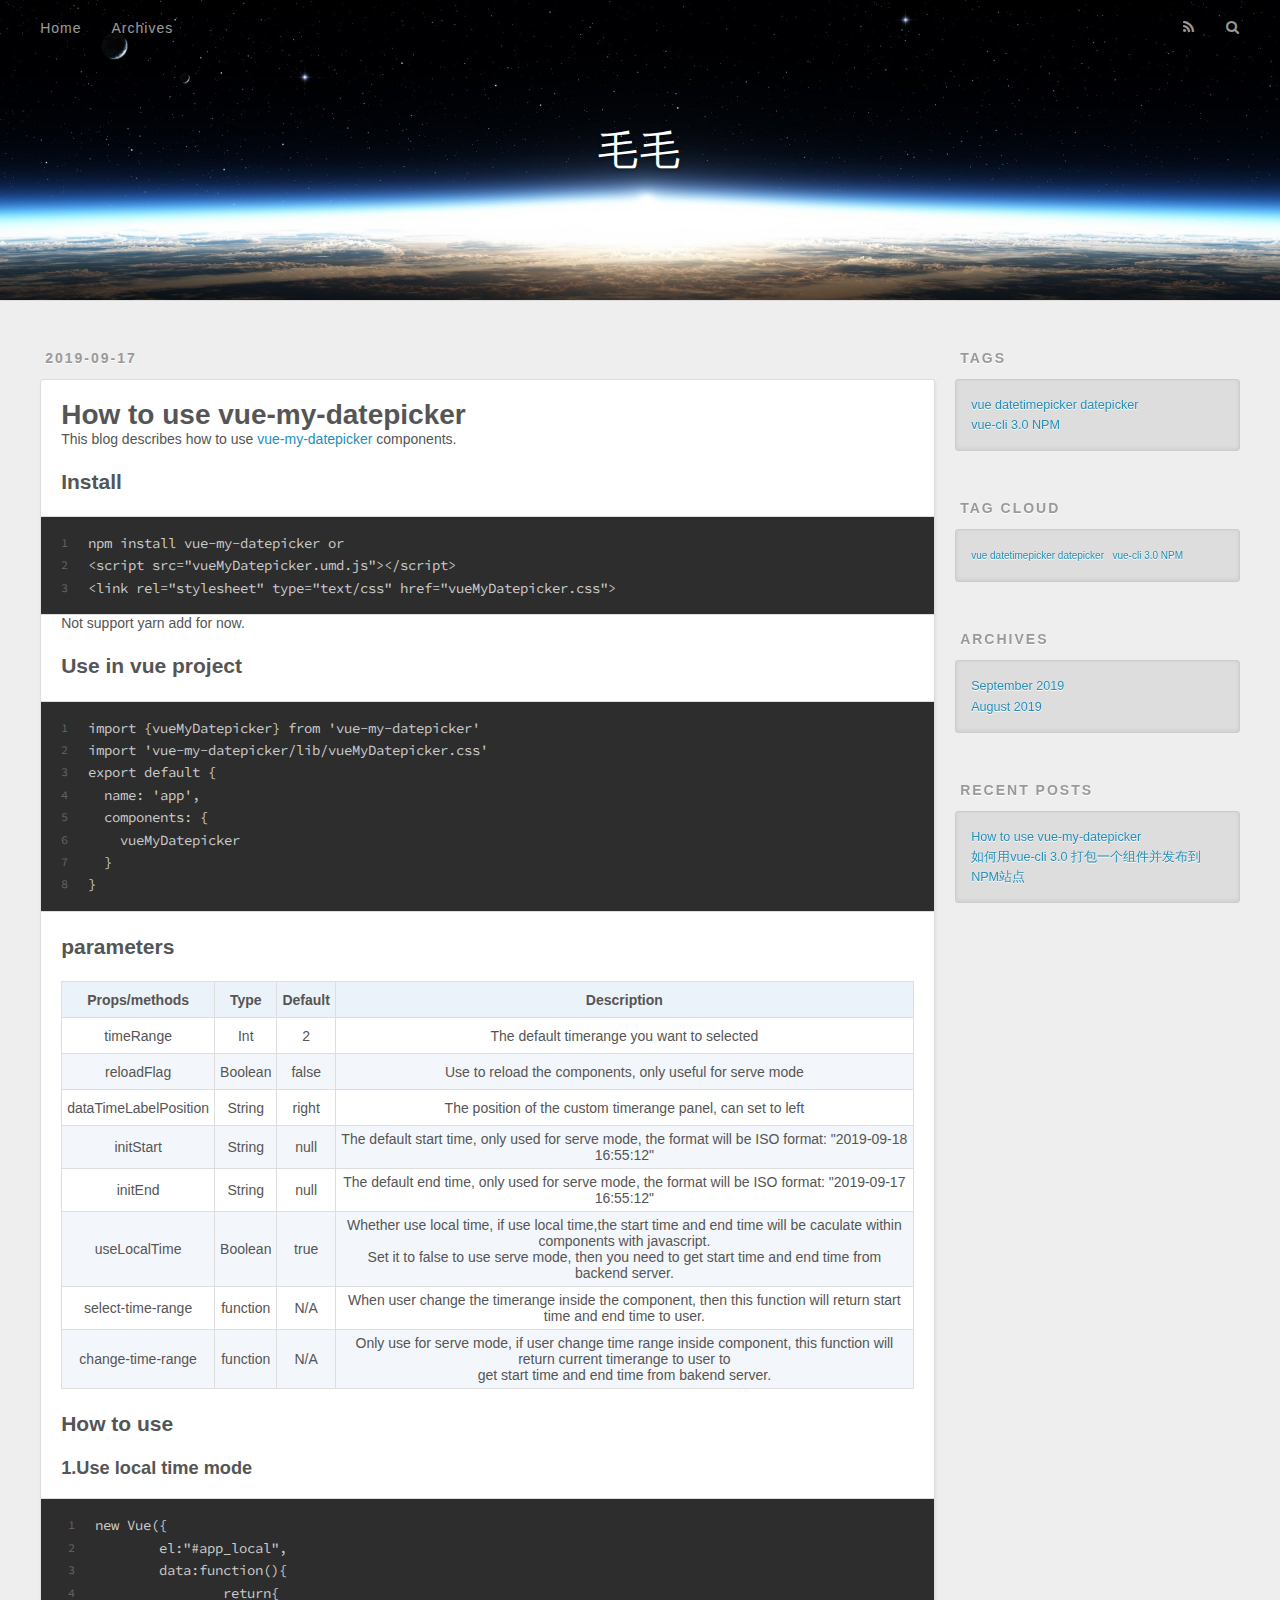
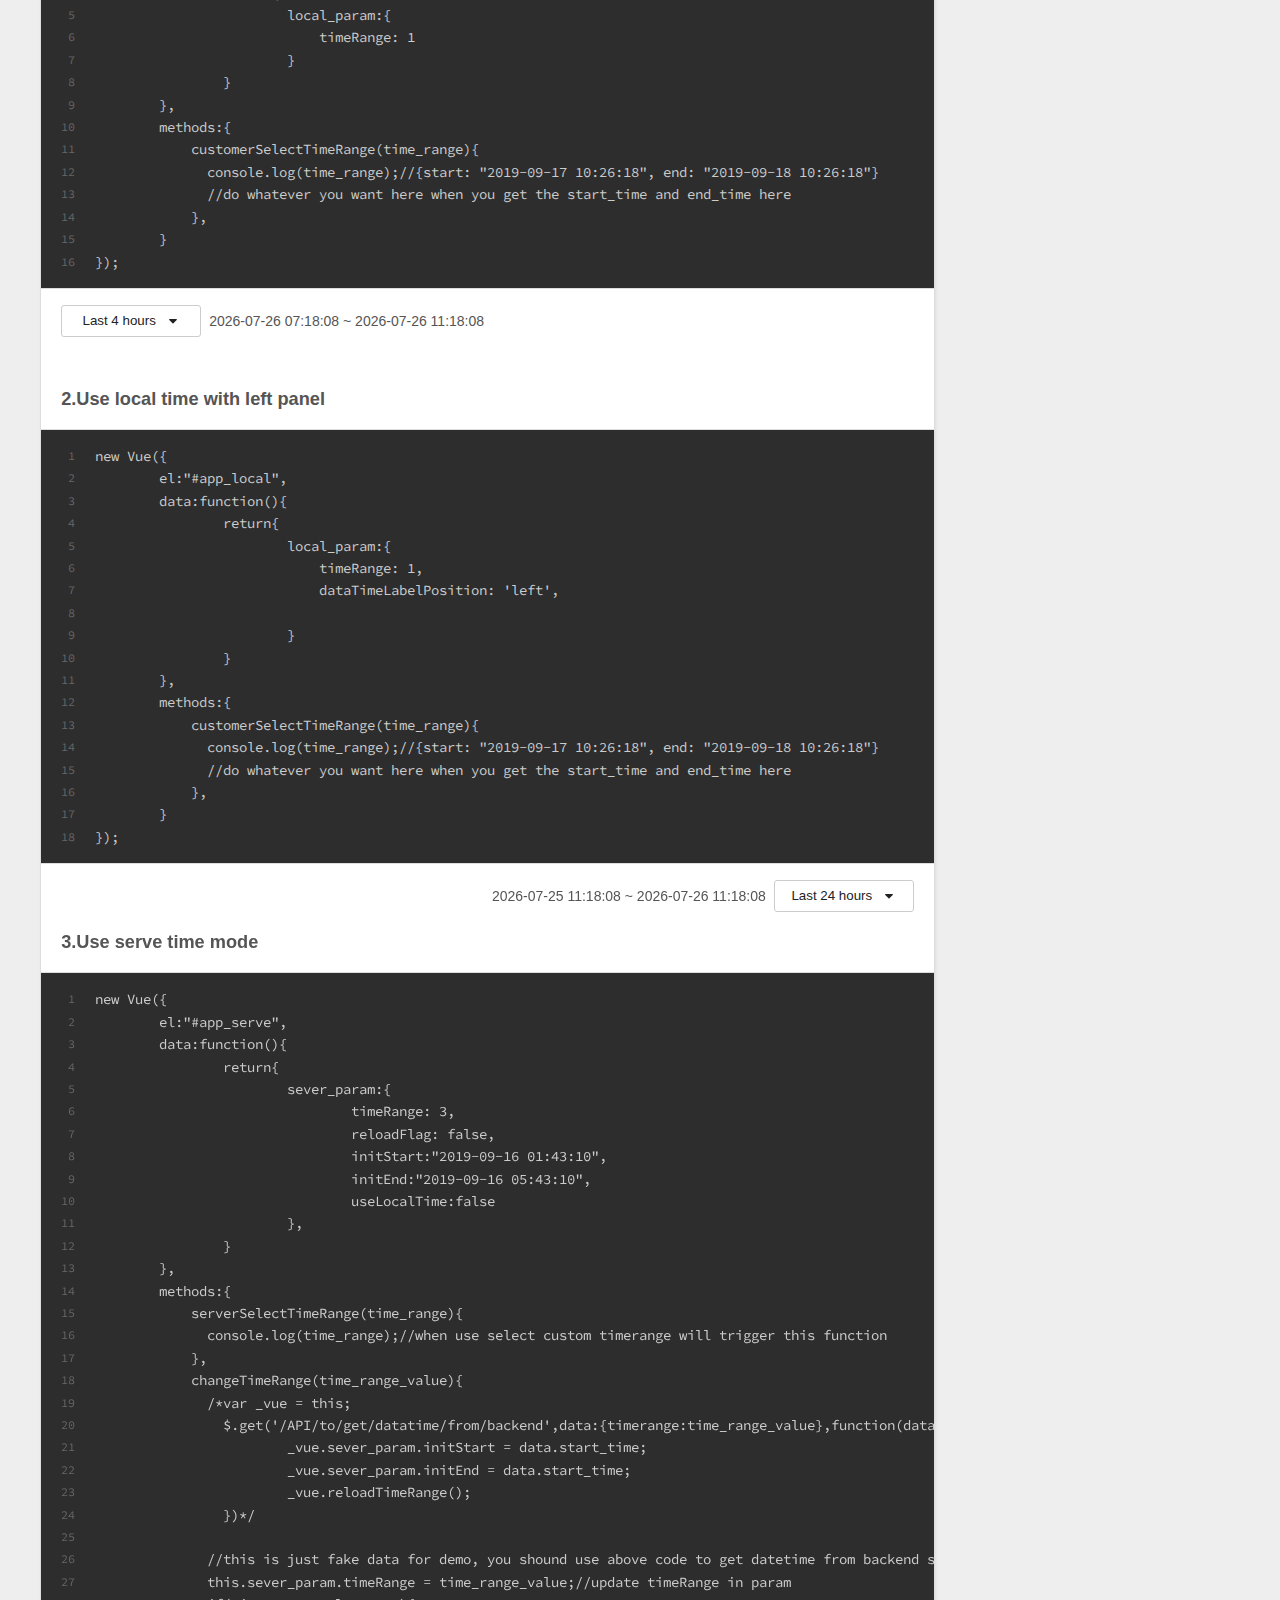
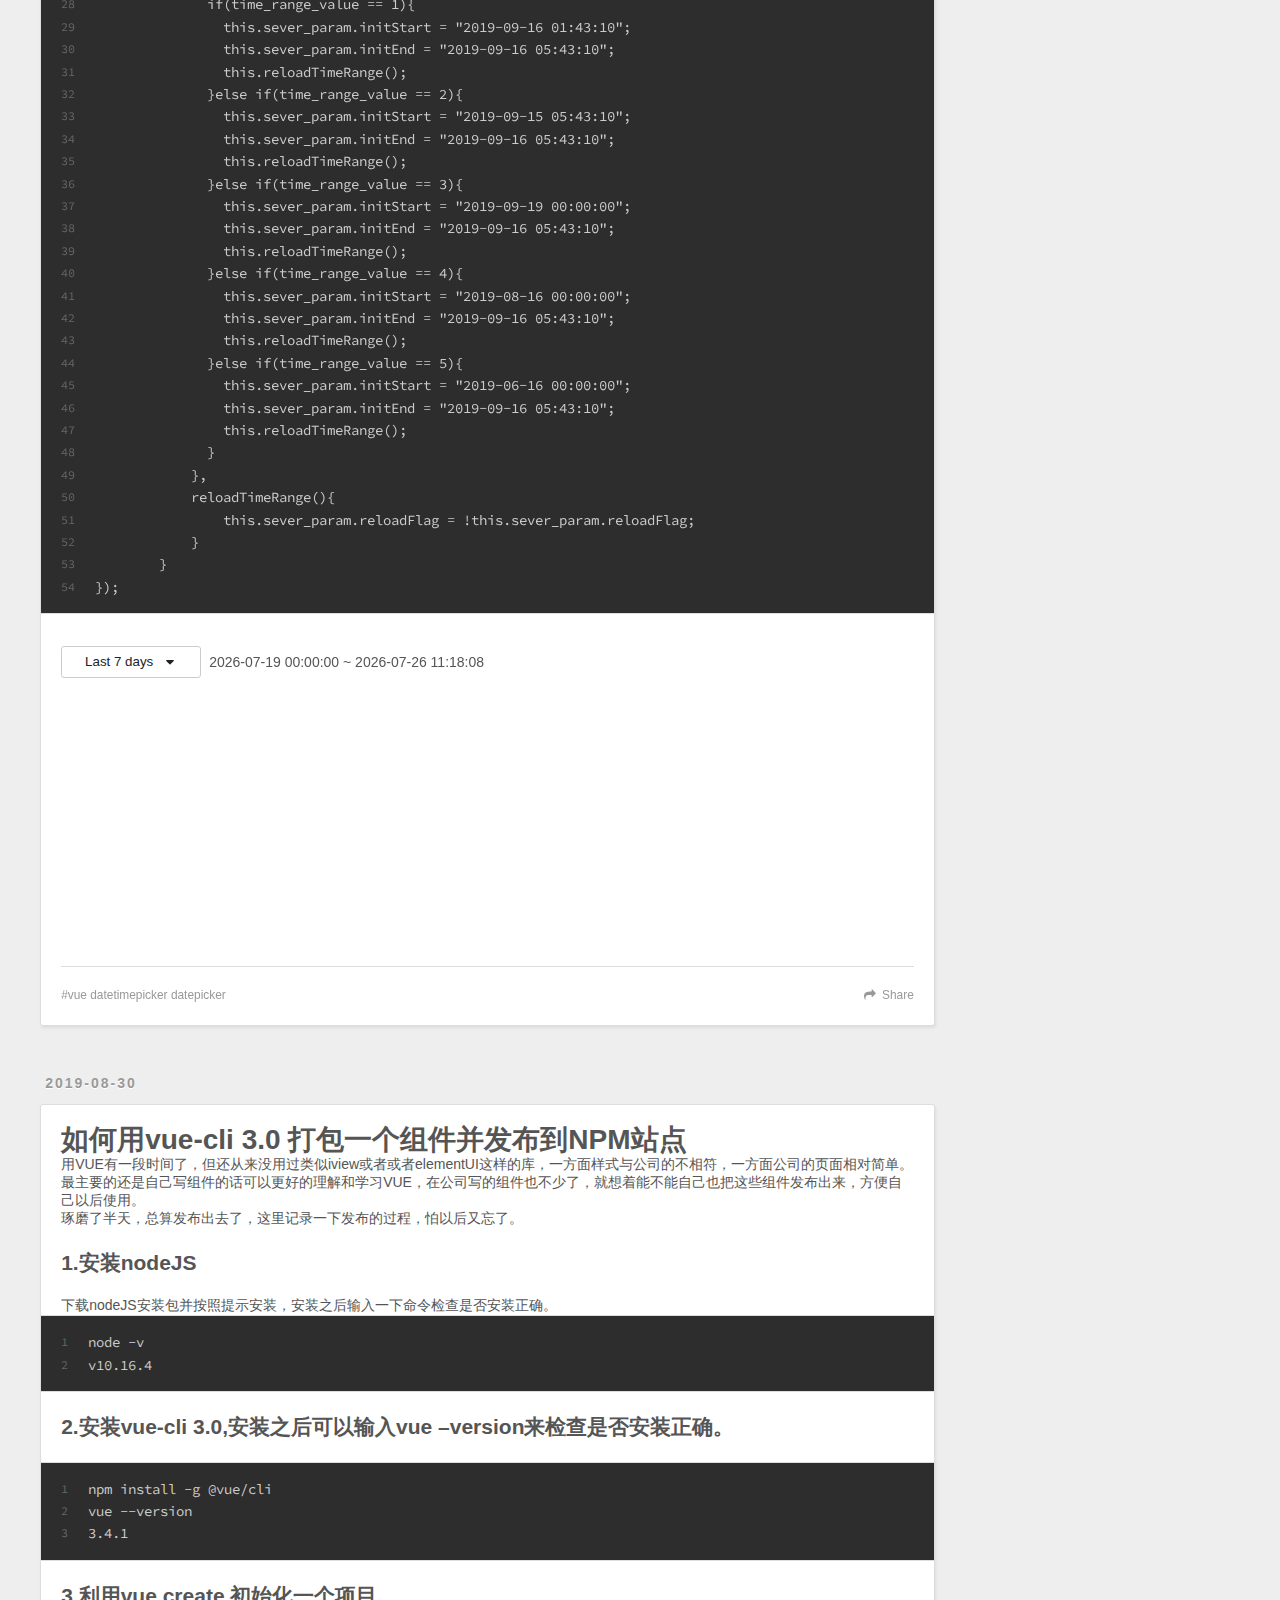
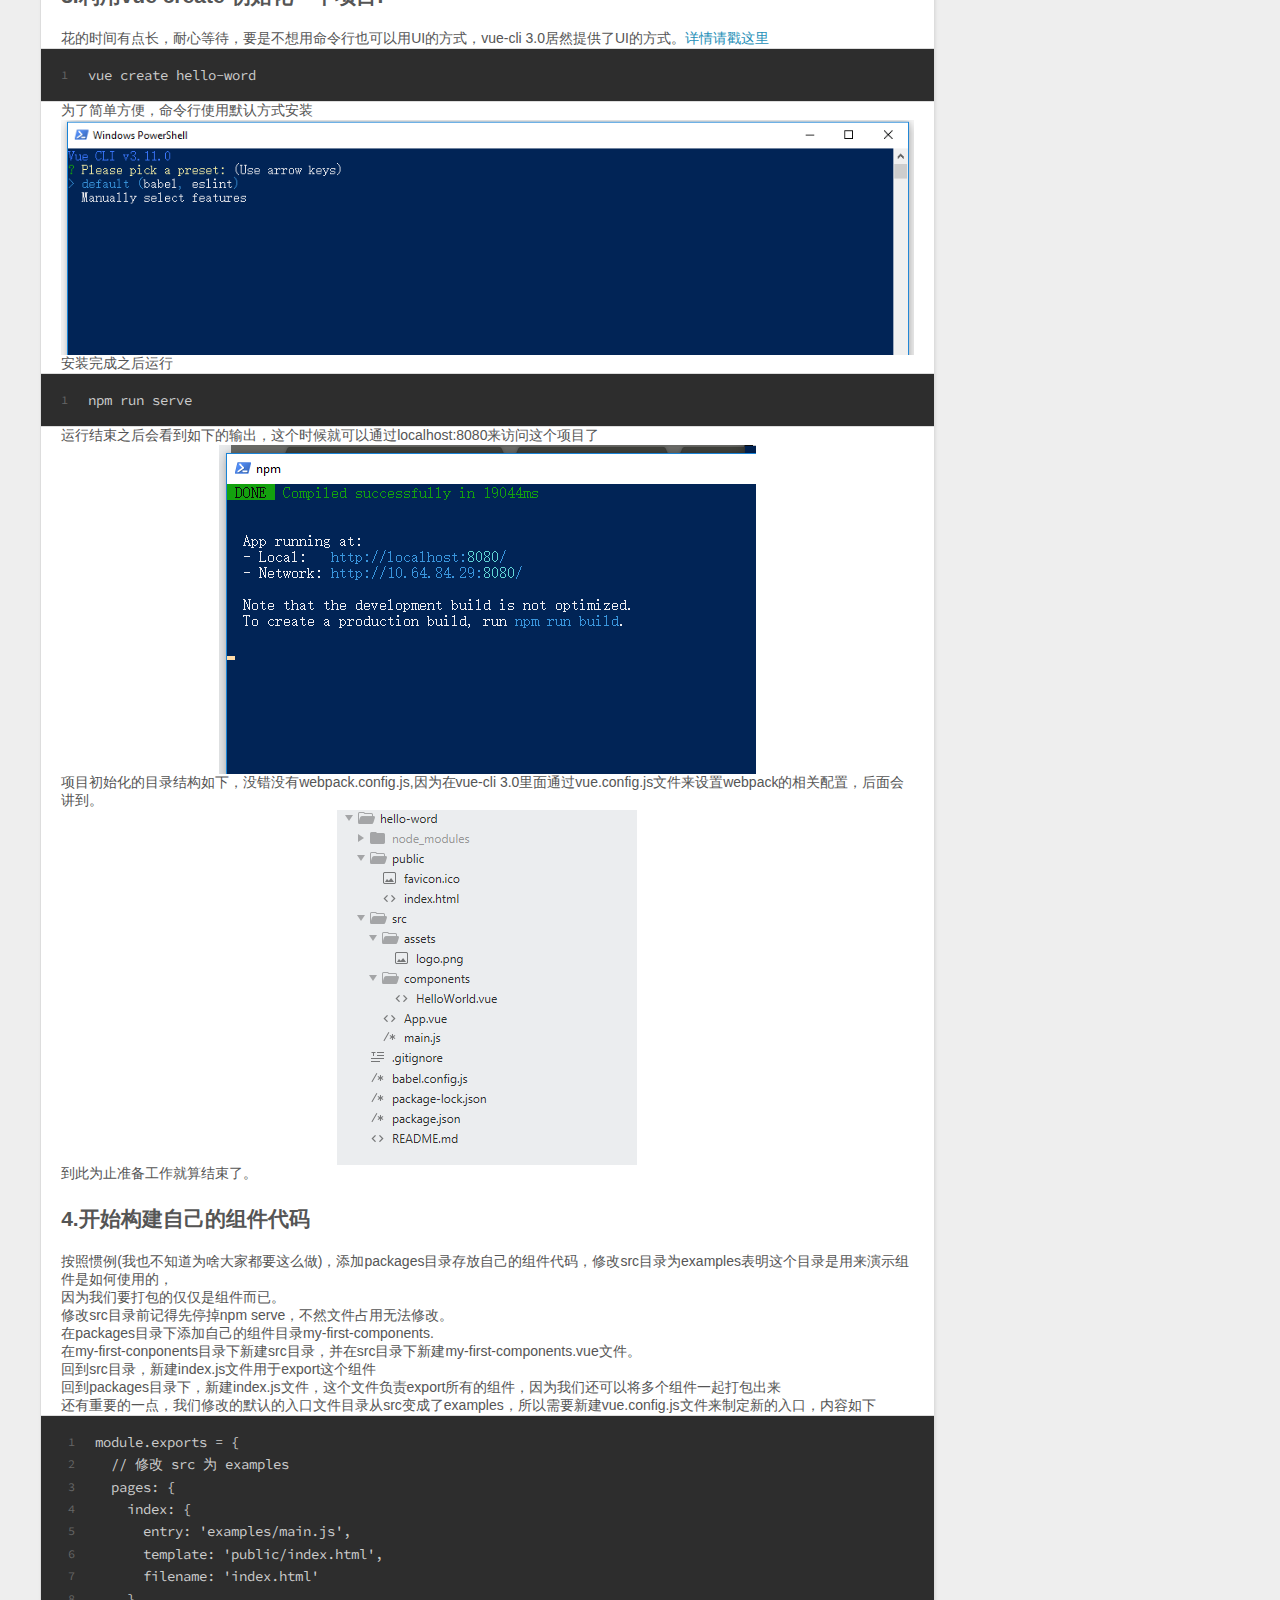
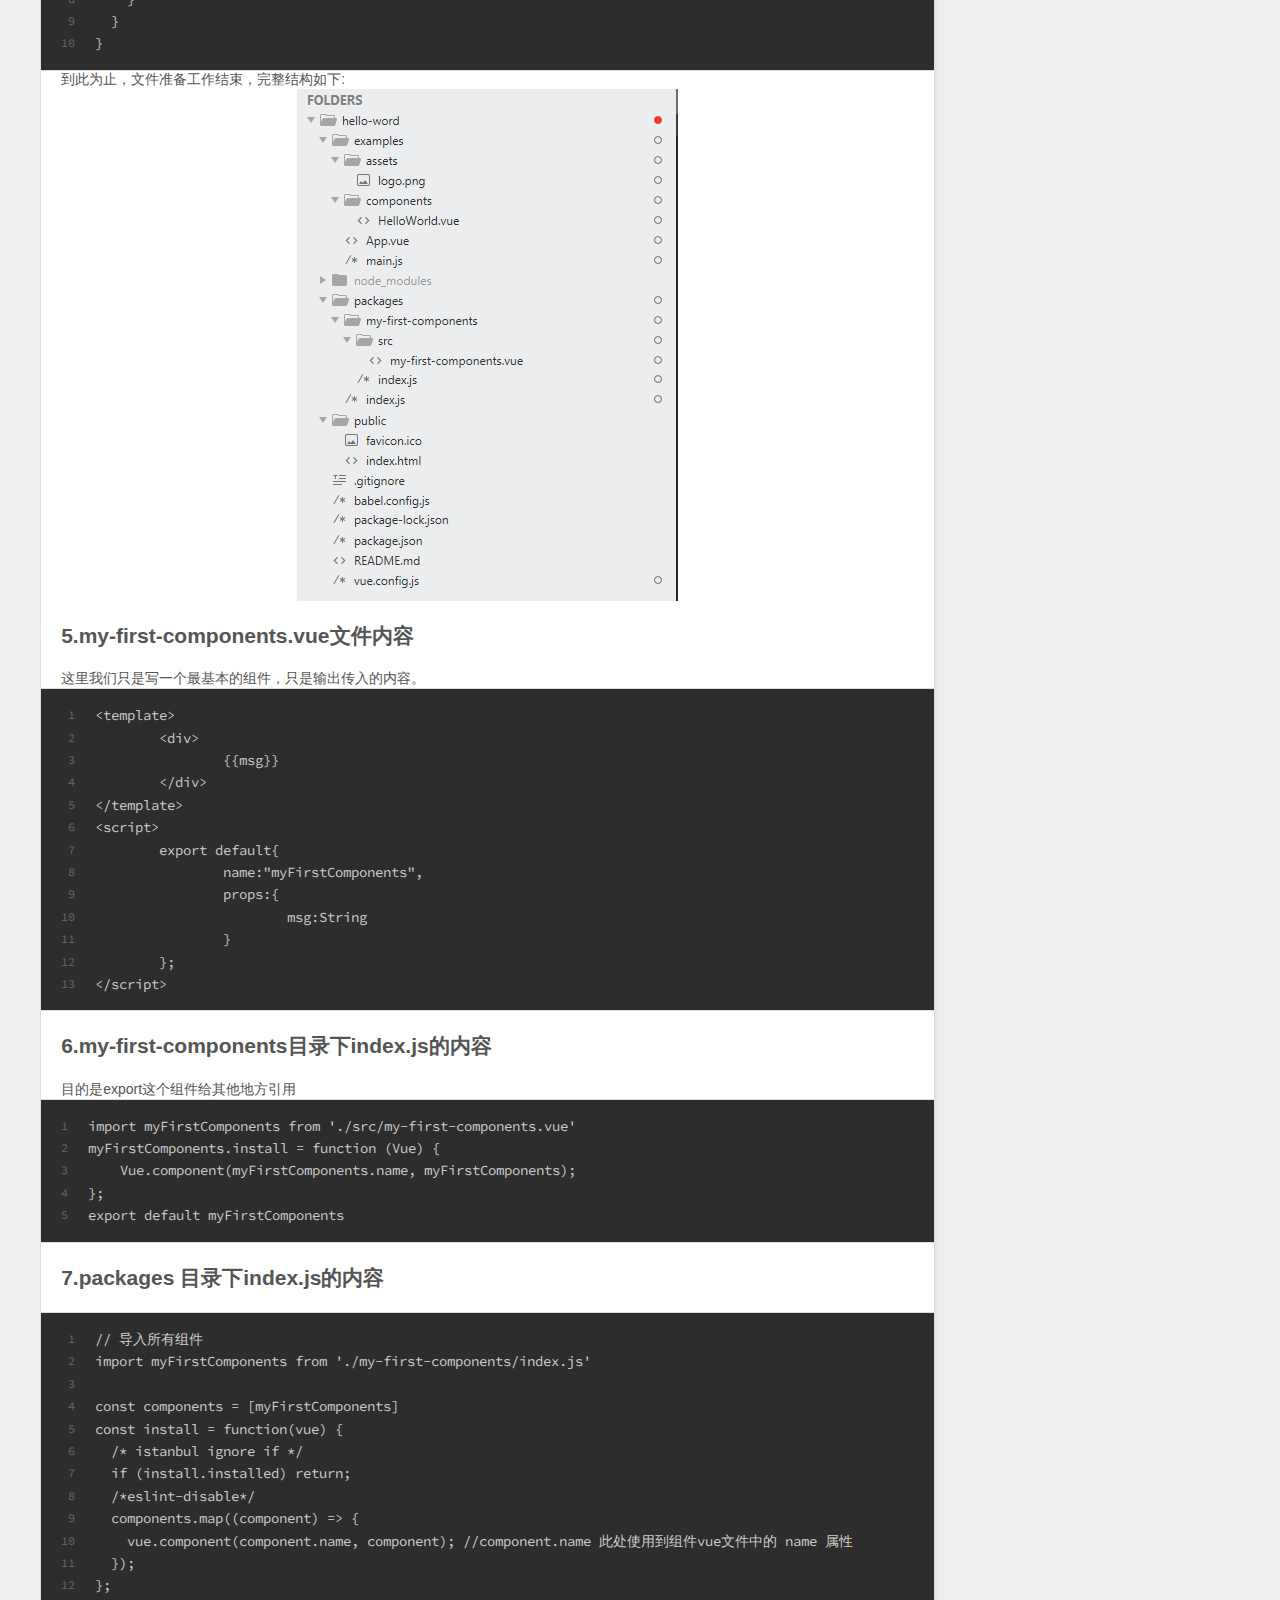
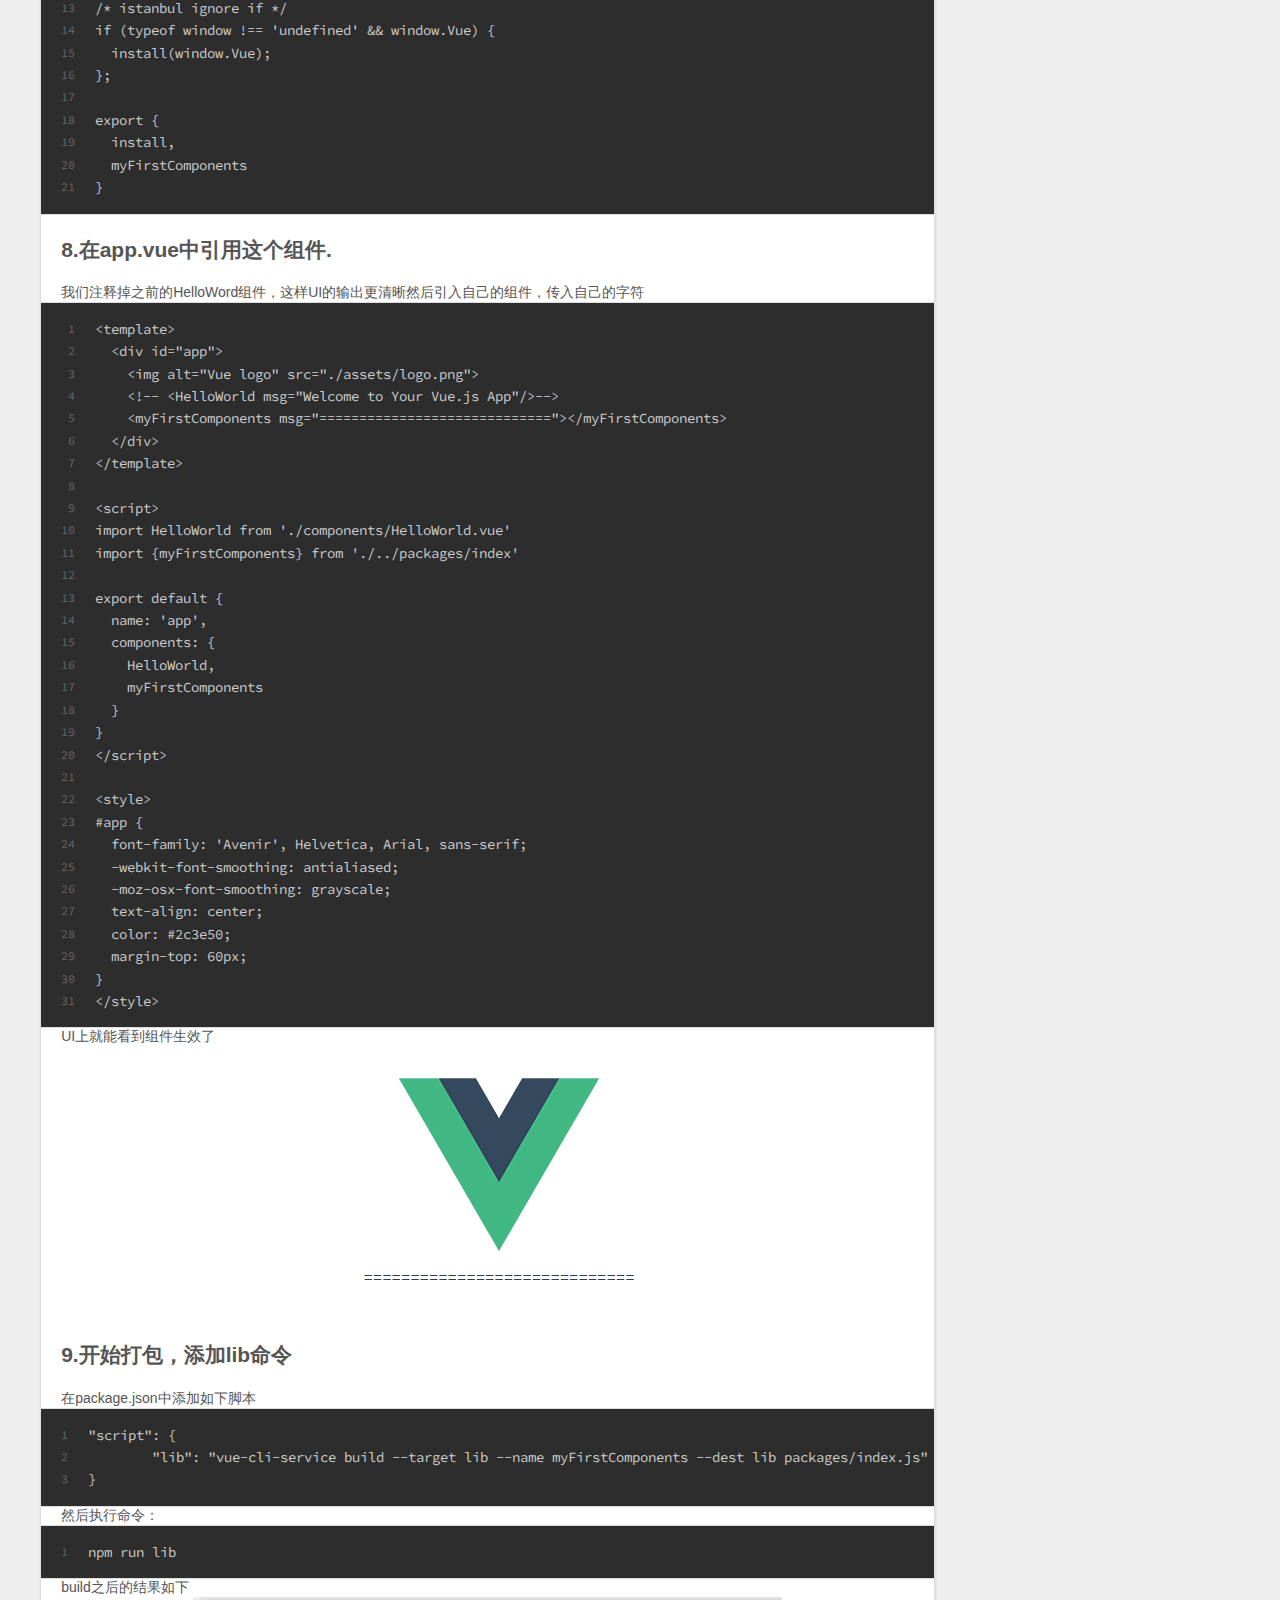
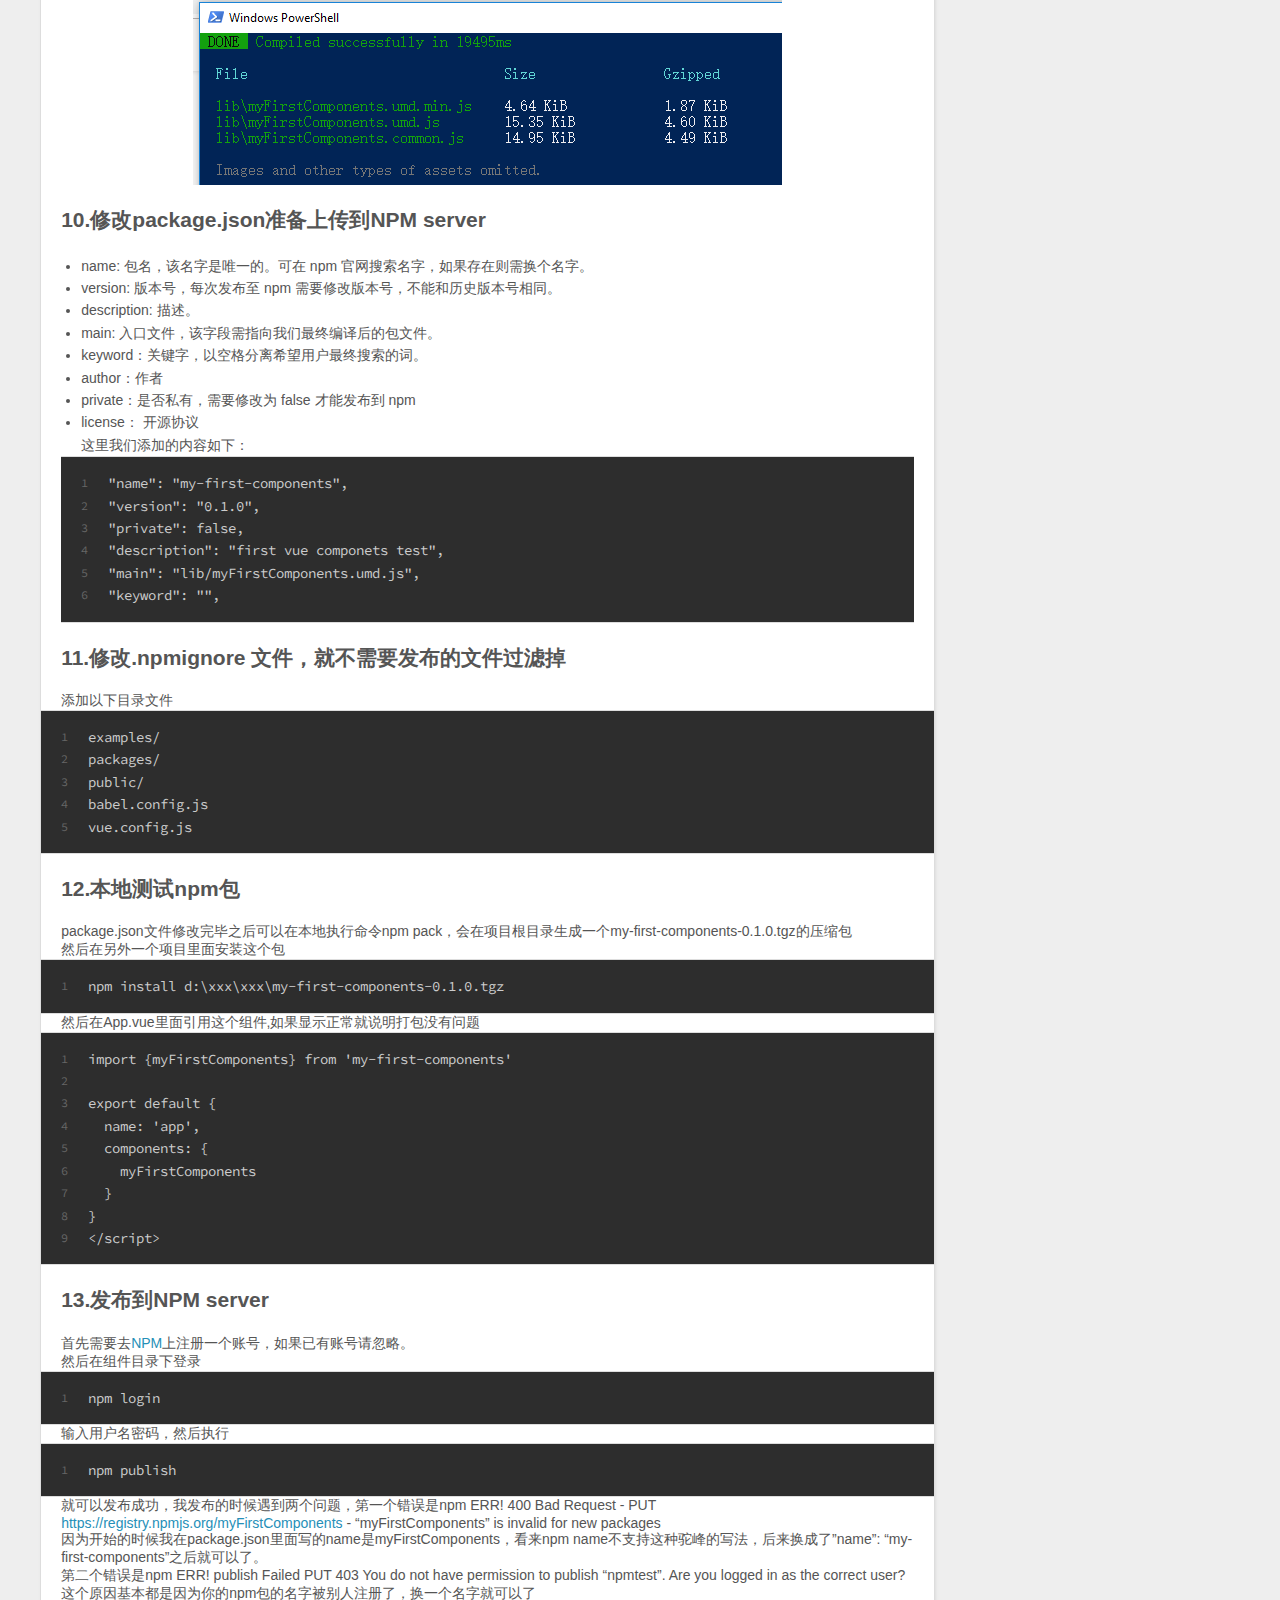
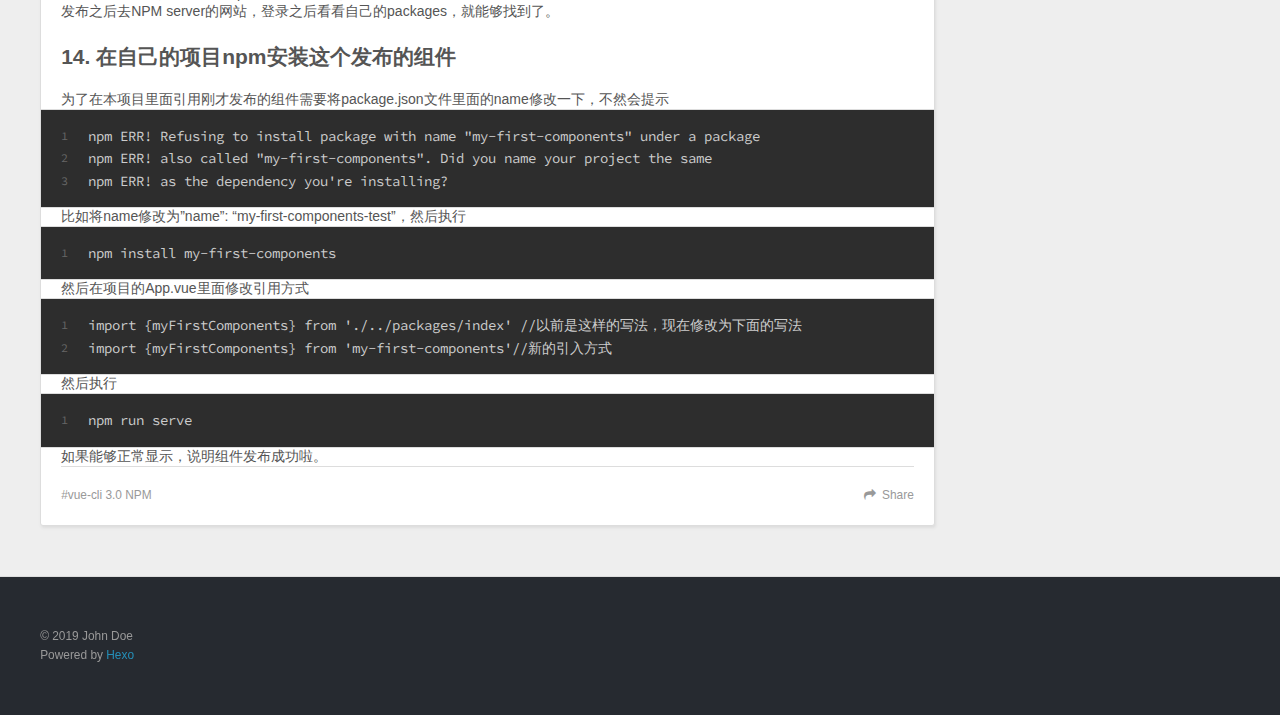
==== commit 8ccbb141: "Site updated: 2019-09-18 13:42:53" ====
--- a/index.html
+++ b/index.html
@@ -214,7 +214,7 @@
       
     </div>
     <footer class="article-footer">
-      <a data-url="http://yoursite.com/2019/09/17/how to use vue-my-datepicker/" data-id="ck0ooual30000s4tpkjnxnc5f" class="article-share-link">Share</a>
+      <a data-url="http://yoursite.com/2019/09/17/how to use vue-my-datepicker/" data-id="ck0ou9ogz0000rgtpczzxjvho" class="article-share-link">Share</a>
       
       
   <ul class="article-tag-list"><li class="article-tag-list-item"><a class="article-tag-list-link" href="/tags/vue-datetimepicker-datepicker/">vue datetimepicker datepicker</a></li></ul>
@@ -339,7 +339,7 @@
       
     </div>
     <footer class="article-footer">
-      <a data-url="http://yoursite.com/2019/08/30/如何用vue-cli-3-0-打包一个组件并发布到NPM站点/" data-id="cjzxurtm80000yotpqq9nxae8" class="article-share-link">Share</a>
+      <a data-url="http://yoursite.com/2019/08/30/如何用vue-cli-3-0-打包一个组件并发布到NPM站点/" data-id="ck0ou9ogz0001rgtpmza516p6" class="article-share-link">Share</a>
       
       
   <ul class="article-tag-list"><li class="article-tag-list-item"><a class="article-tag-list-link" href="/tags/vue-cli-3-0-NPM/">vue-cli 3.0 NPM</a></li></ul>
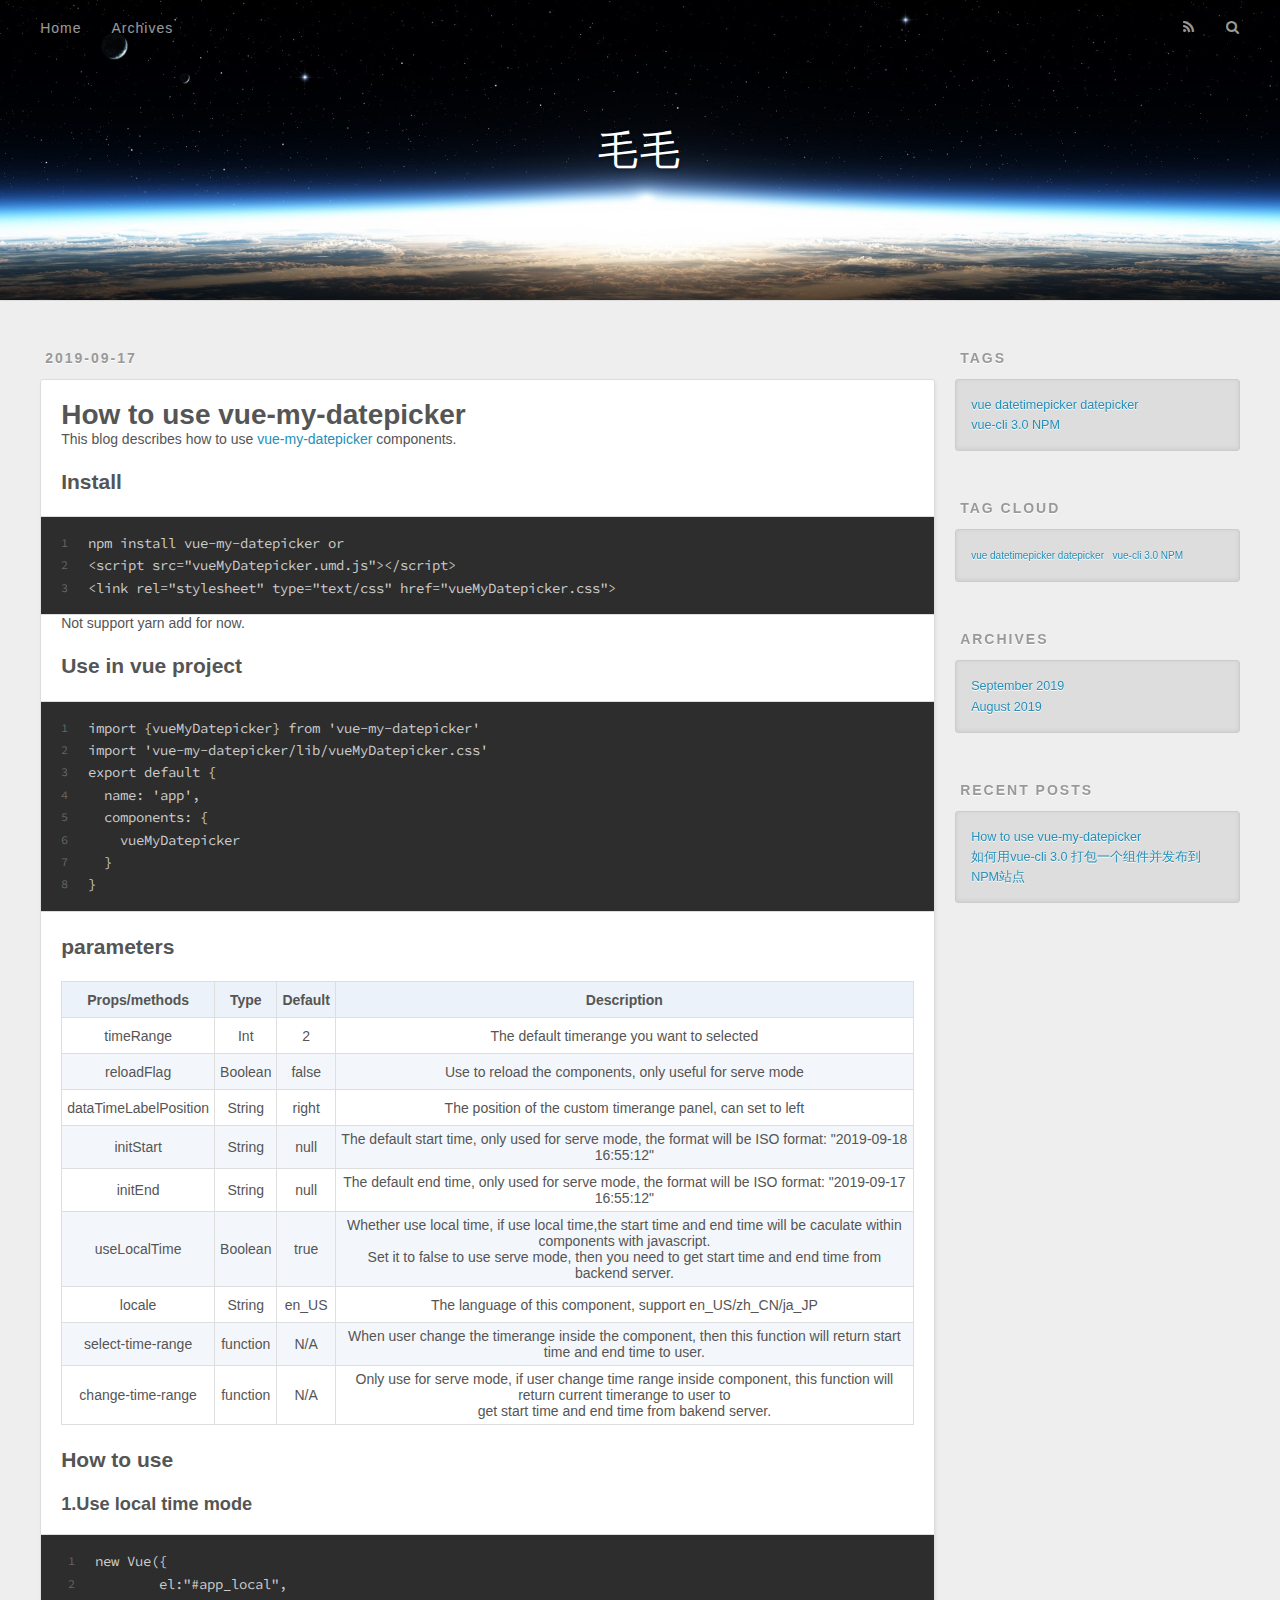
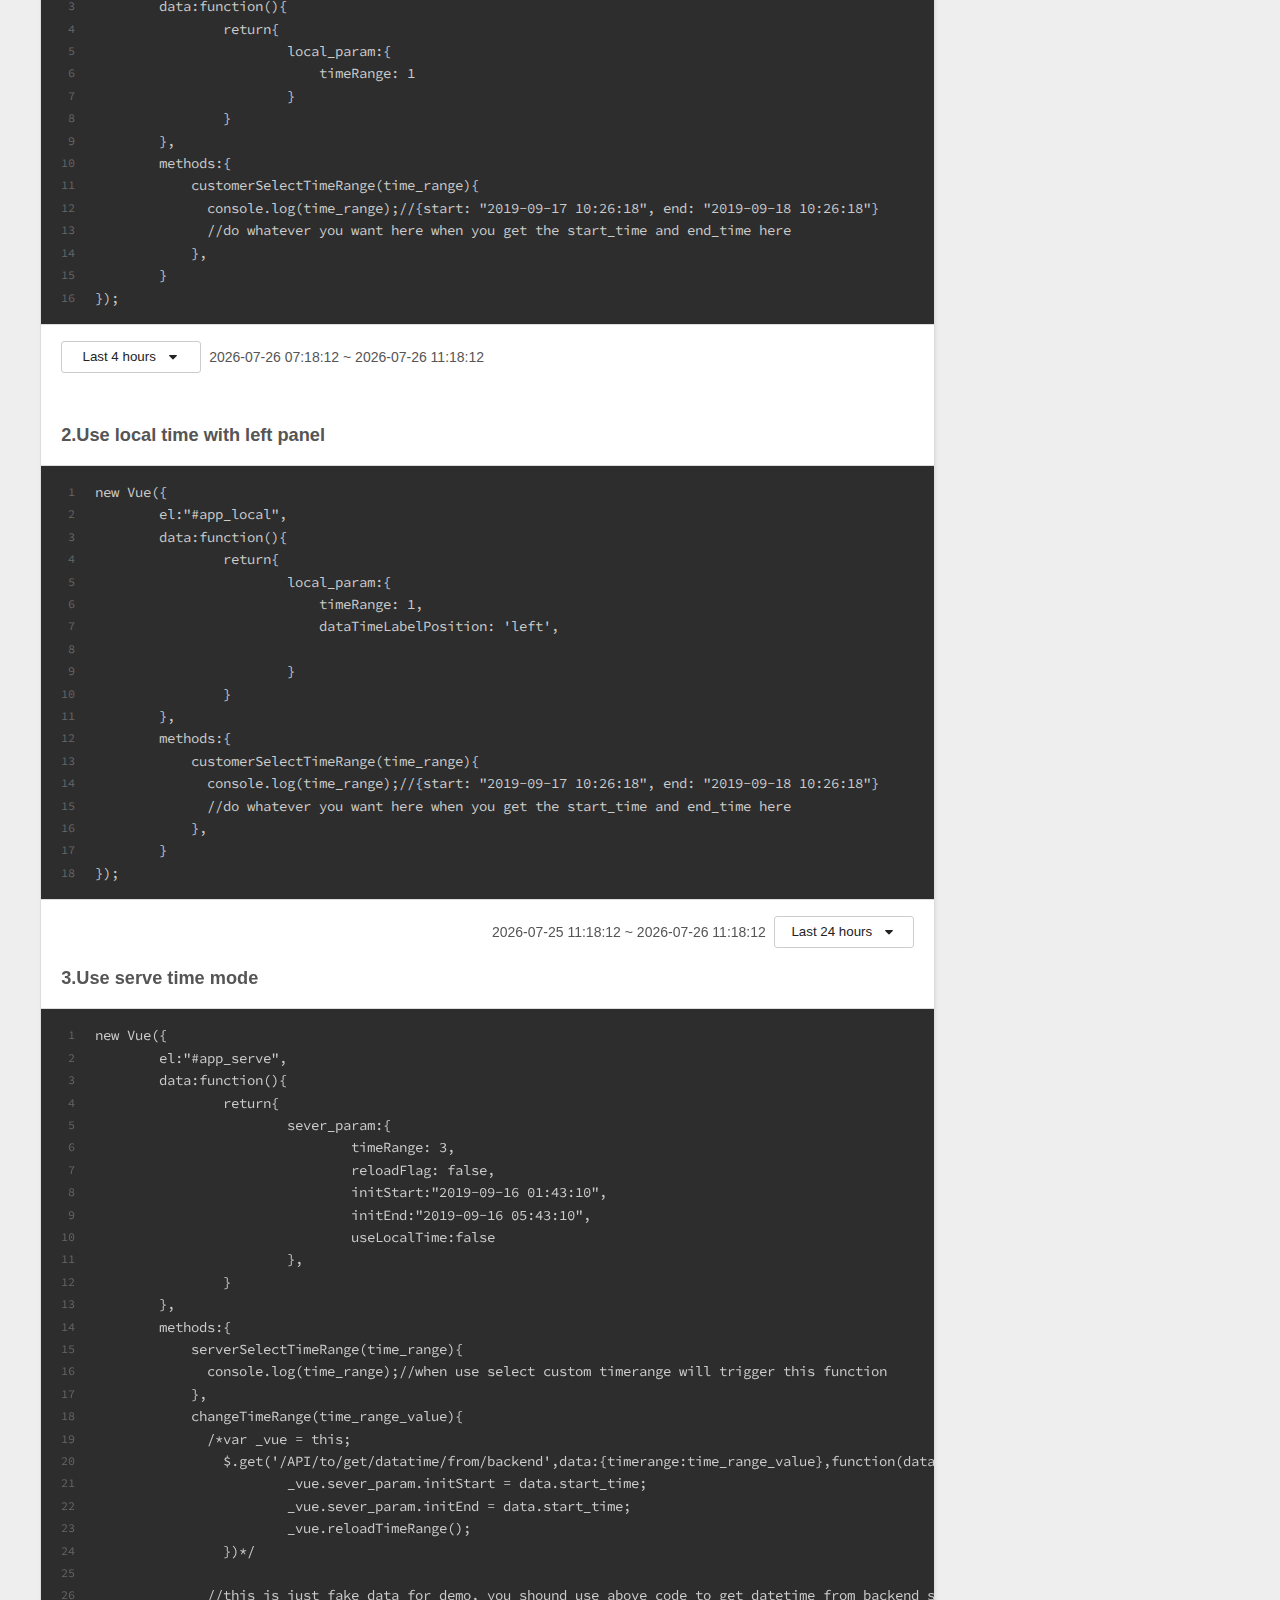
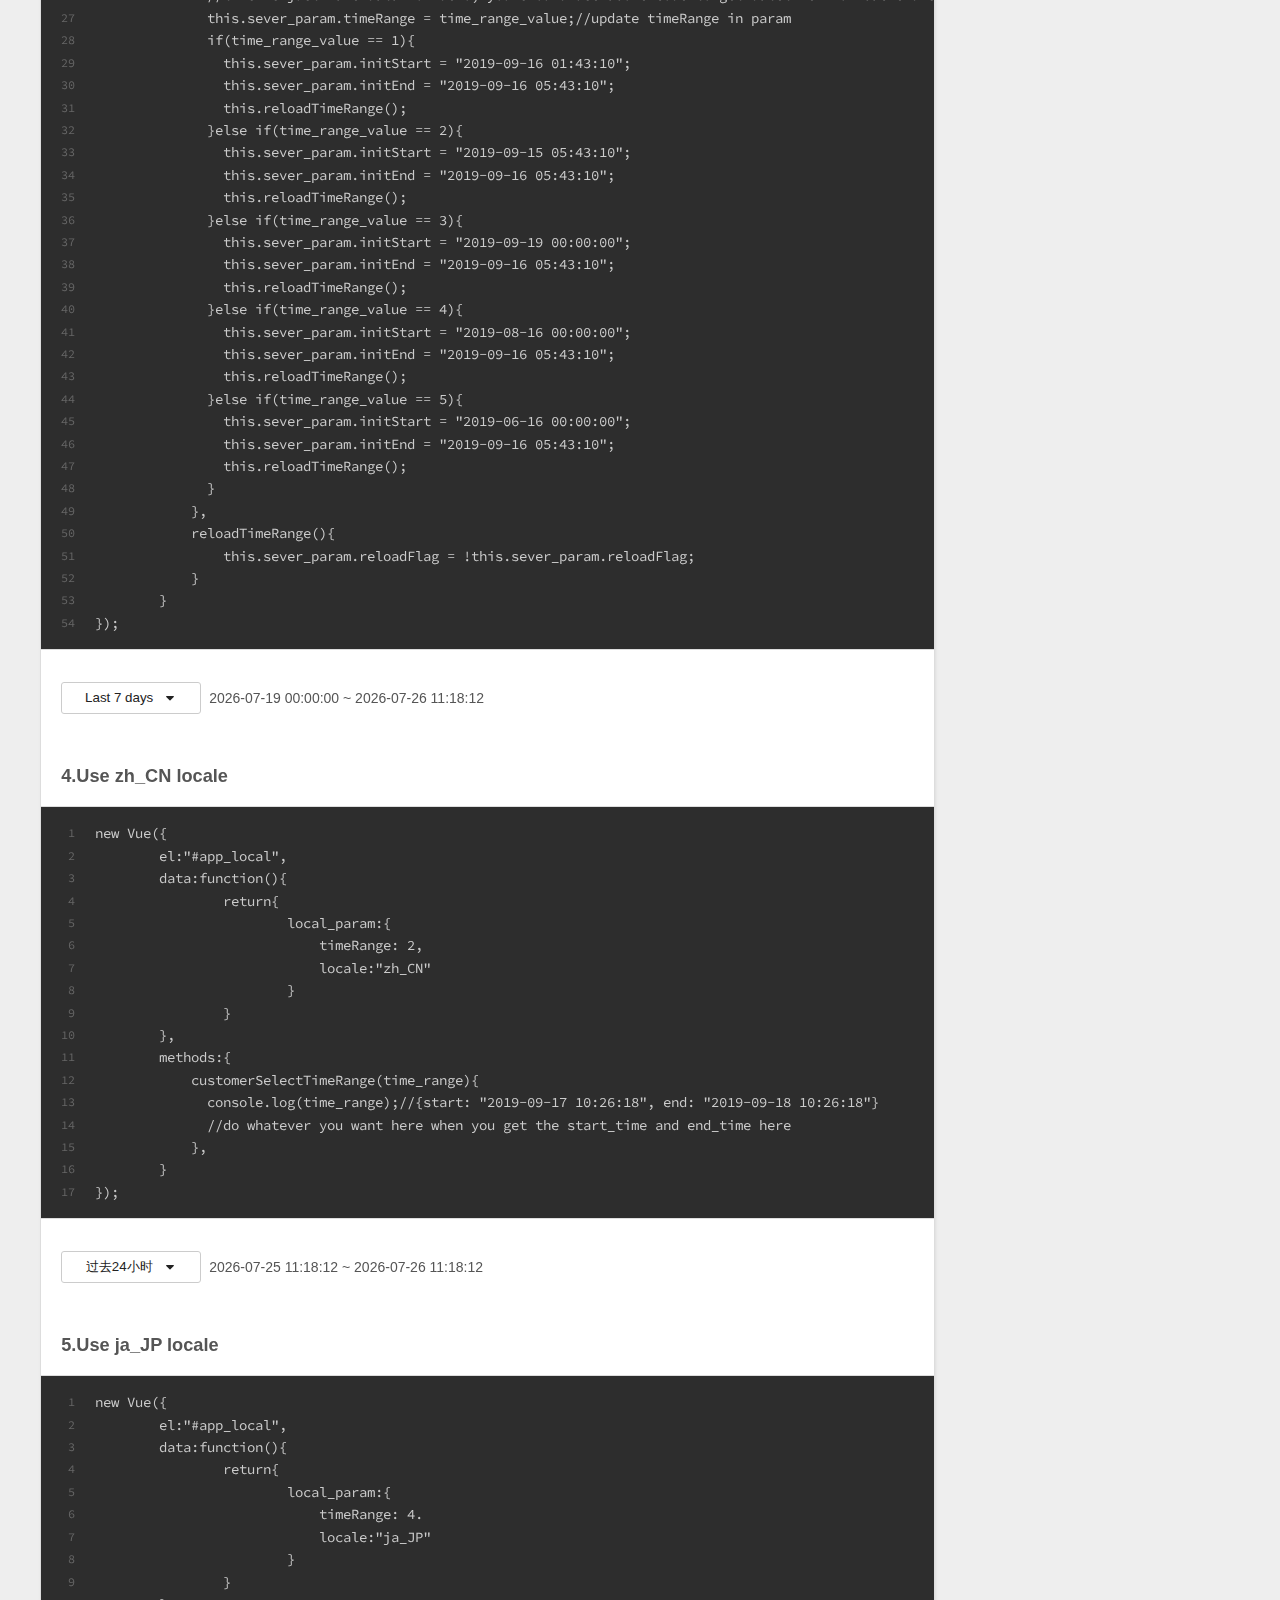
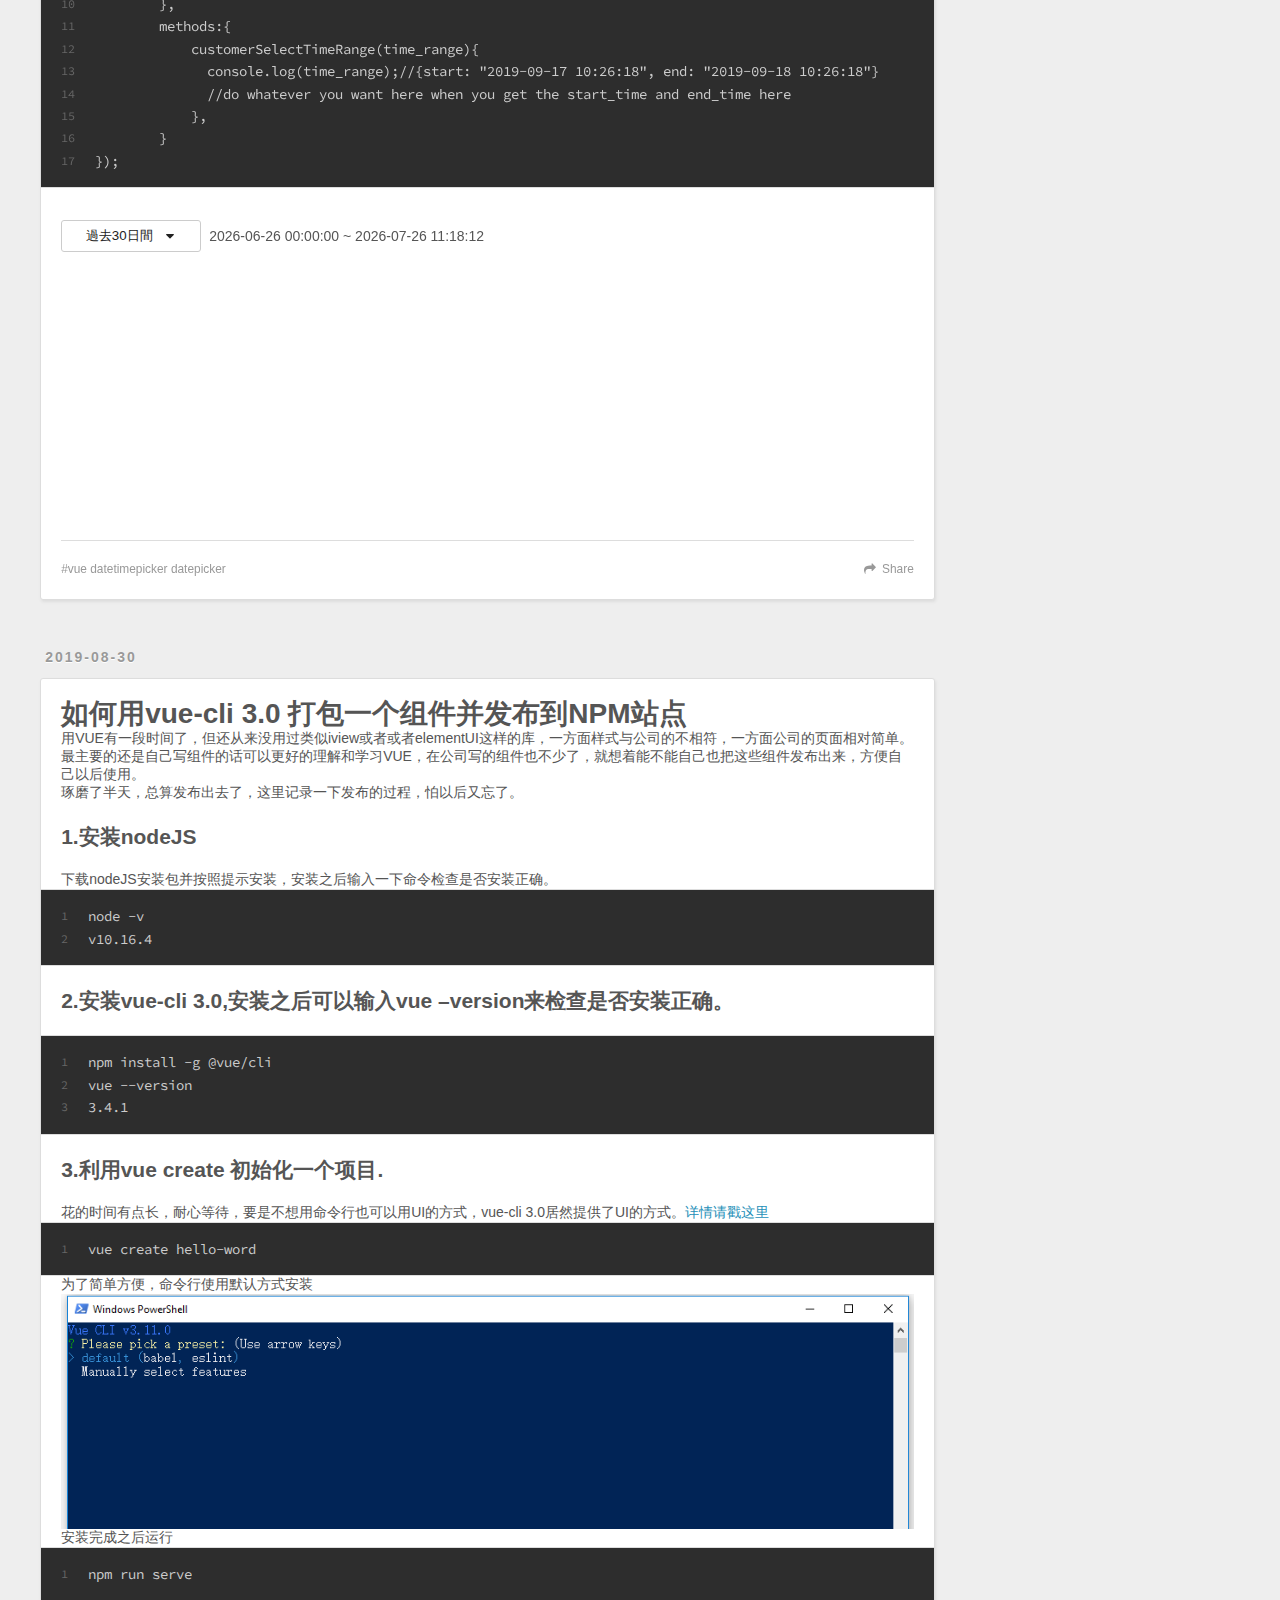
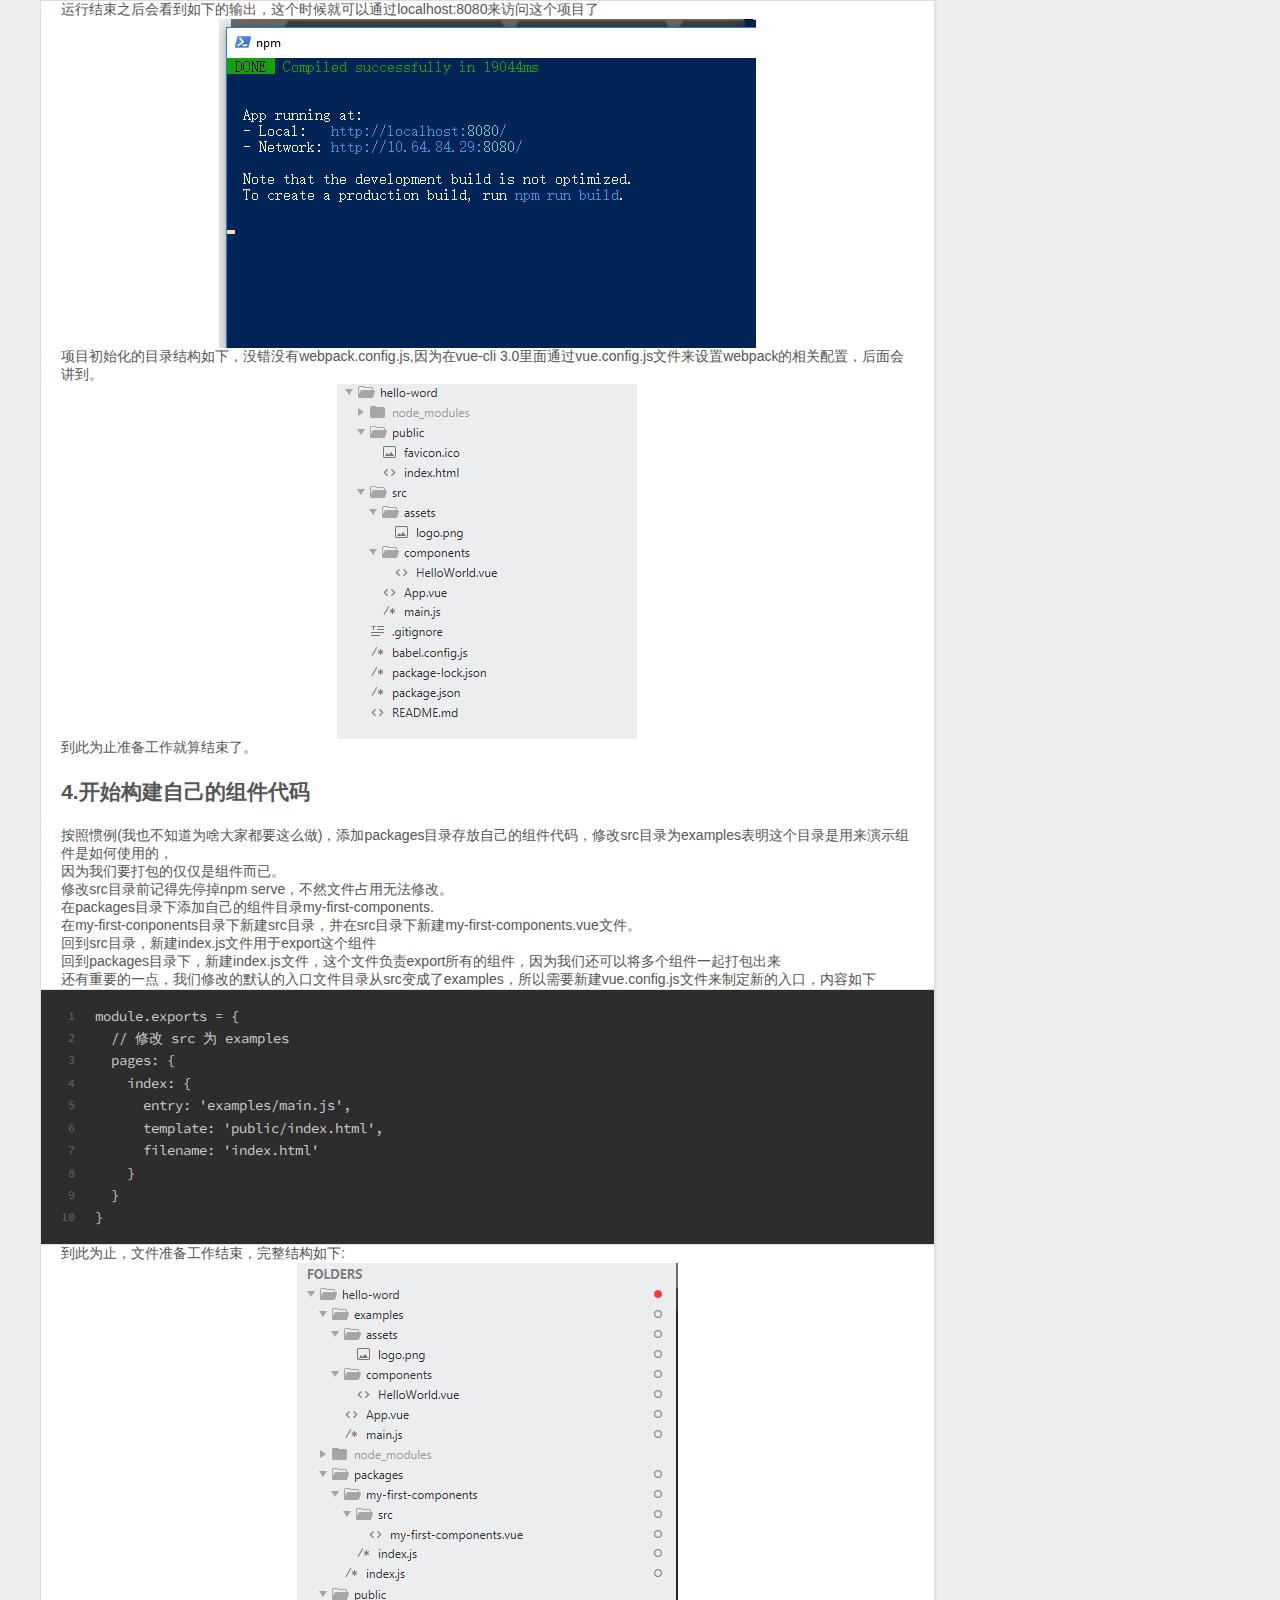
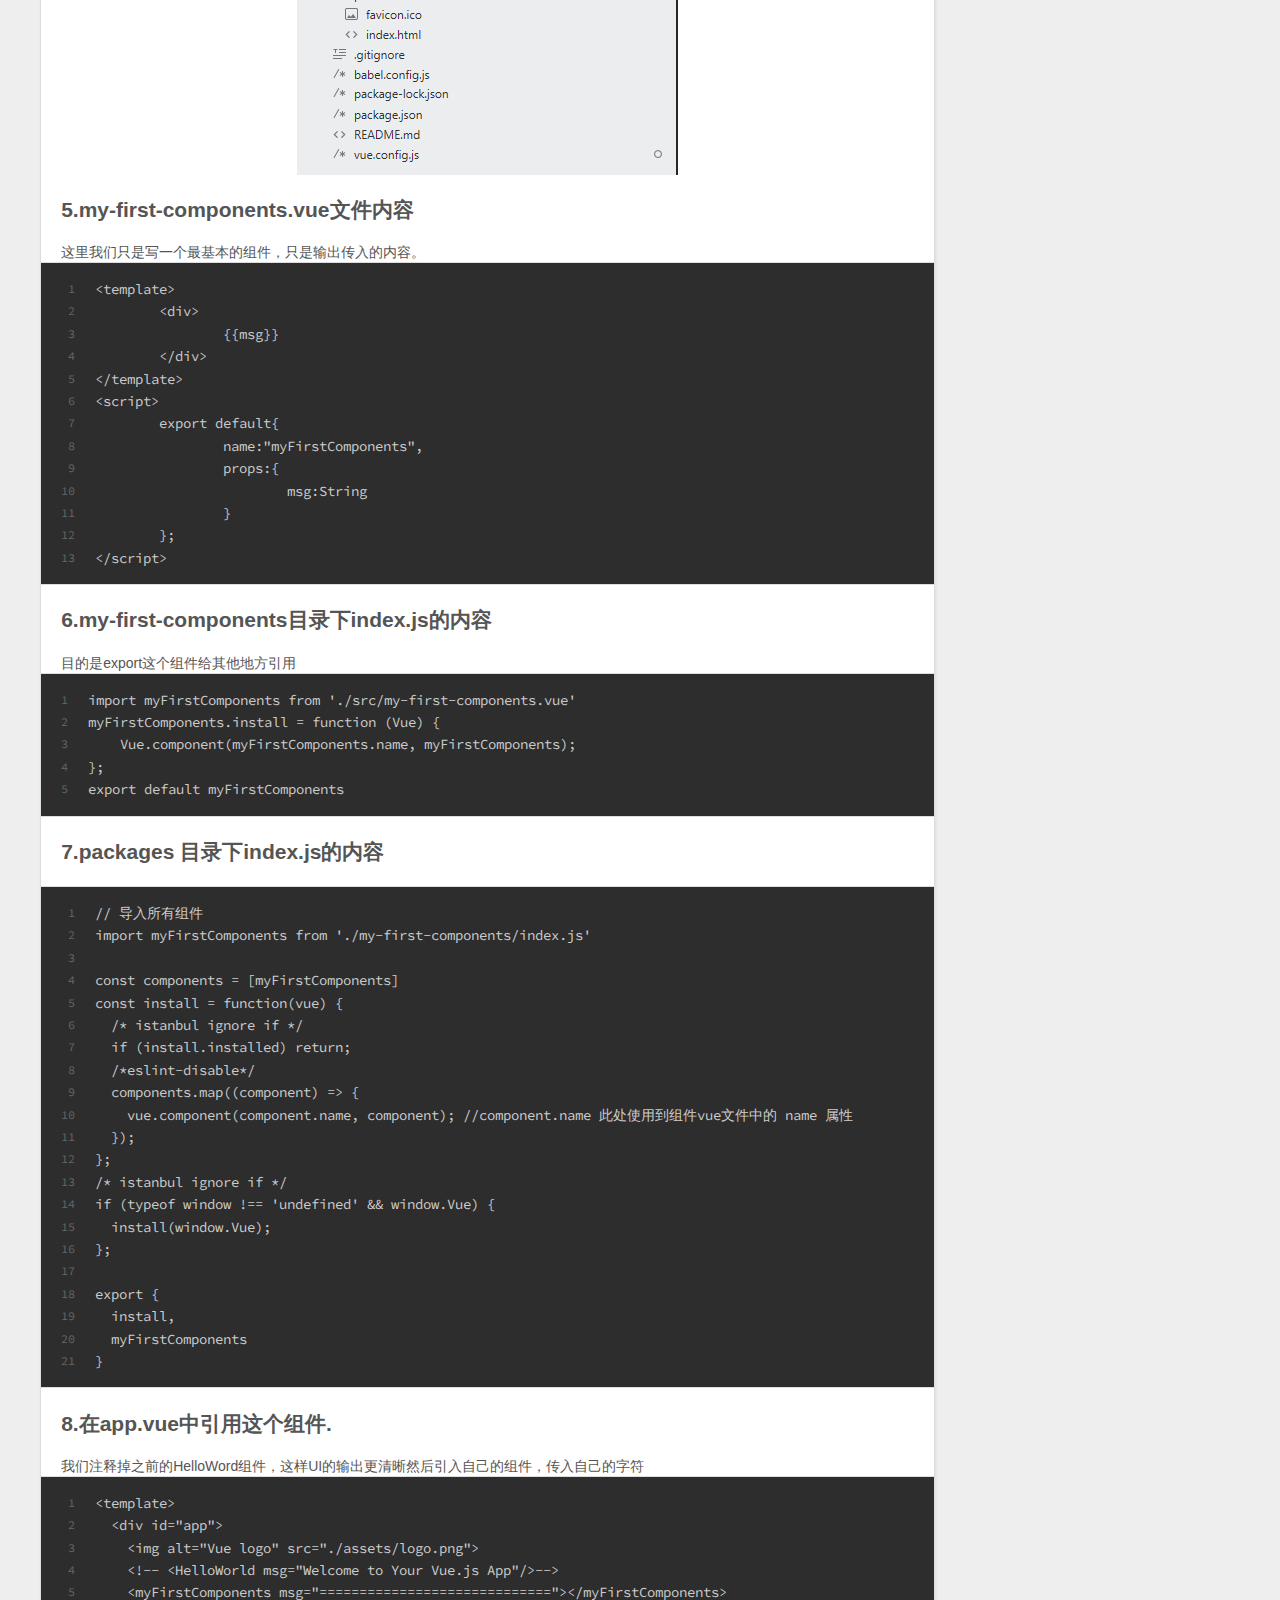
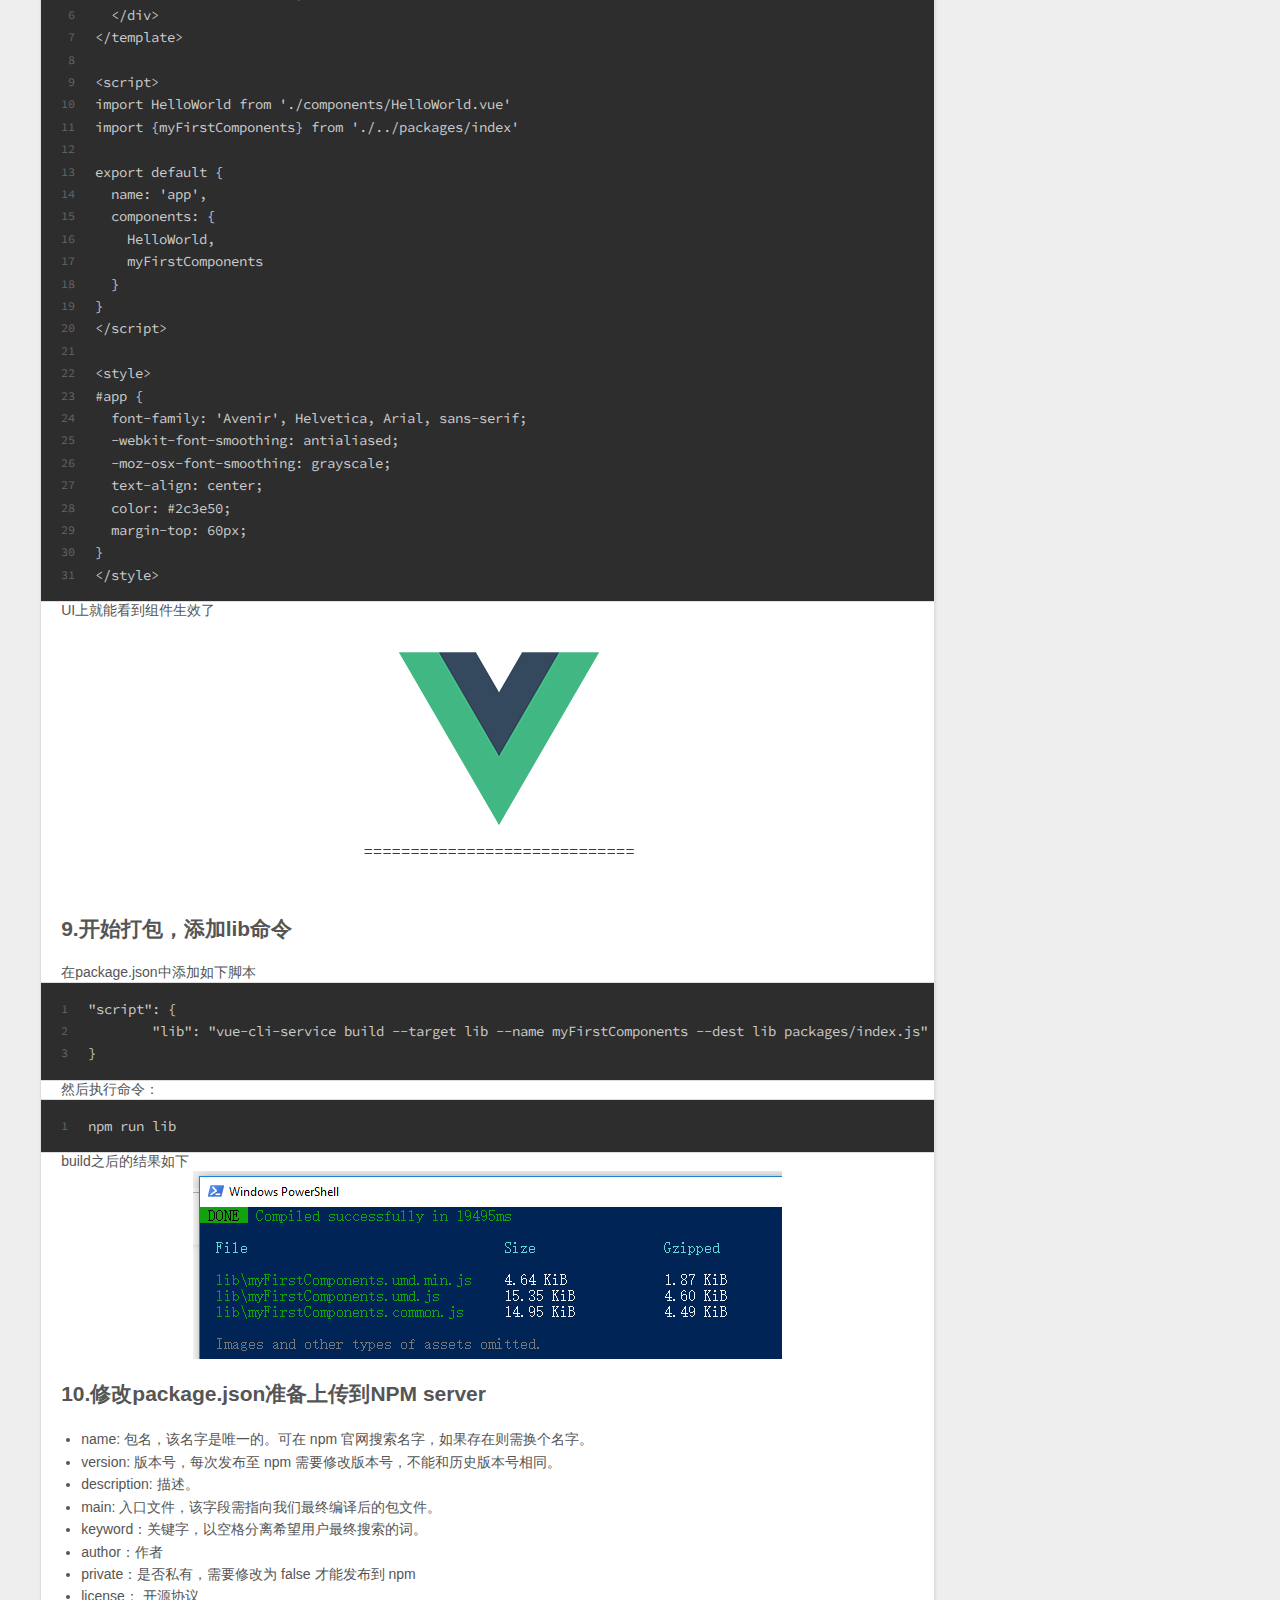
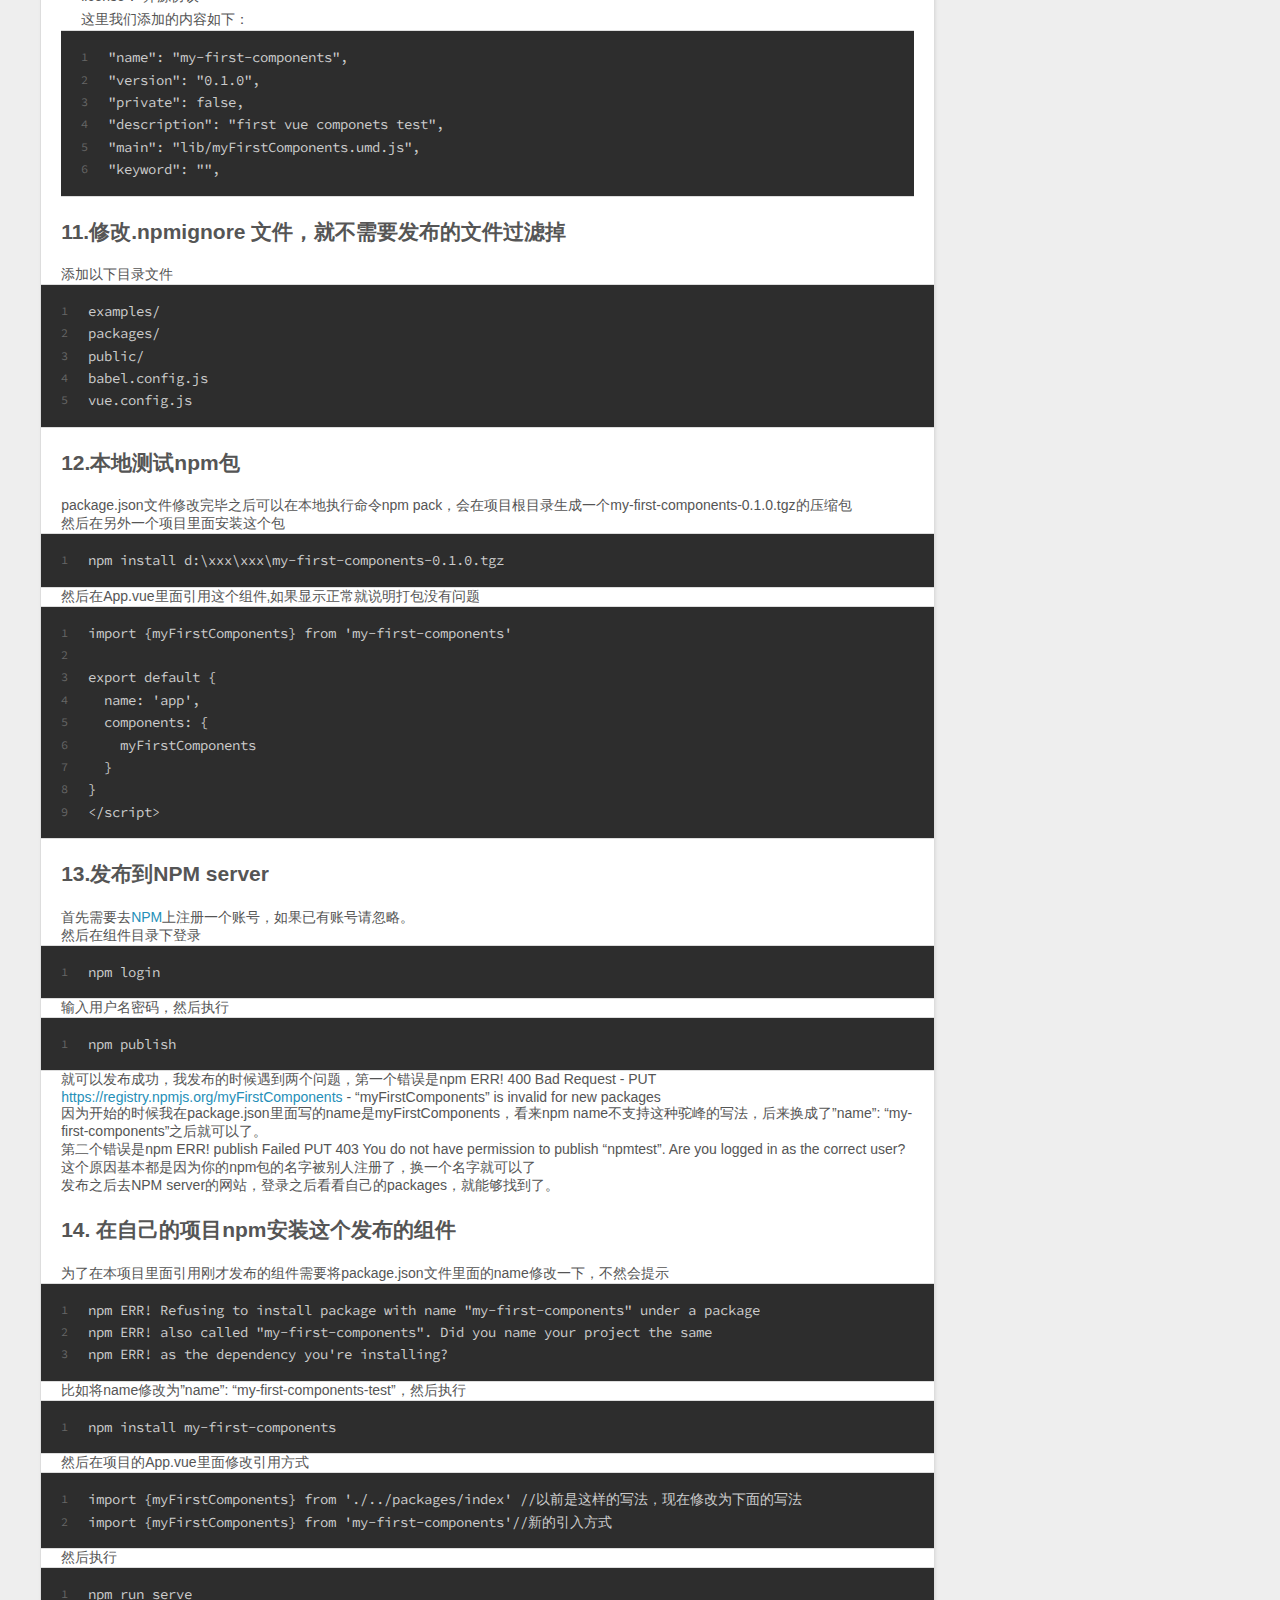
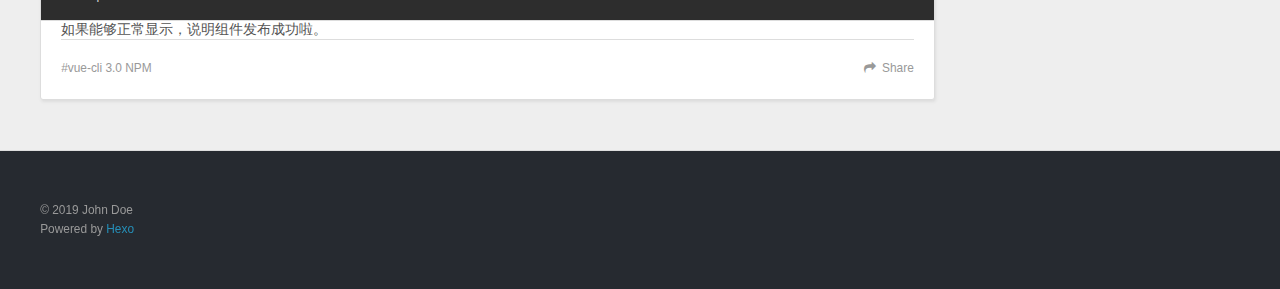
==== commit 12300b6c: "Site updated: 2019-09-19 10:57:40" ====
--- a/index.html
+++ b/index.html
@@ -139,6 +139,13 @@
             </td>
         </tr>
         <tr>
+            <td>locale</td>
+            <td>String</td>
+            <td>en_US</td>
+            <td>The language of this component, support en_US/zh_CN/ja_JP
+            </td>
+        </tr>        
+        <tr>
             <td>select-time-range</td>
             <td>function</td>
             <td>N/A</td>
@@ -186,9 +193,30 @@
 <div id="app_serve">
     <vue-my-datepicker :param="sever_param" v-on:select-time-range="serverSelectTimeRange" v-on:change-time-range="changeTimeRange"></vue-my-datepicker>
 </div>
-
-<br>
-<br>
+<br>
+<br>
+
+<h3 id="4-Use-zh-CN-locale"><a href="#4-Use-zh-CN-locale" class="headerlink" title="4.Use zh_CN locale"></a>4.Use zh_CN locale</h3><figure class="highlight plain"><table><tr><td class="gutter"><pre><span class="line">1</span><br><span class="line">2</span><br><span class="line">3</span><br><span class="line">4</span><br><span class="line">5</span><br><span class="line">6</span><br><span class="line">7</span><br><span class="line">8</span><br><span class="line">9</span><br><span class="line">10</span><br><span class="line">11</span><br><span class="line">12</span><br><span class="line">13</span><br><span class="line">14</span><br><span class="line">15</span><br><span class="line">16</span><br><span class="line">17</span><br></pre></td><td class="code"><pre><span class="line">new Vue(&#123;</span><br><span class="line">	el:&quot;#app_local&quot;,</span><br><span class="line">	data:function()&#123;</span><br><span class="line">		return&#123;</span><br><span class="line">			local_param:&#123;</span><br><span class="line">			    timeRange: 2,</span><br><span class="line">			    locale:&quot;zh_CN&quot;     </span><br><span class="line">			&#125;    				</span><br><span class="line">		&#125;</span><br><span class="line">	&#125;,</span><br><span class="line">	methods:&#123;</span><br><span class="line">	    customerSelectTimeRange(time_range)&#123;</span><br><span class="line">	      console.log(time_range);//&#123;start: &quot;2019-09-17 10:26:18&quot;, end: &quot;2019-09-18 10:26:18&quot;&#125;</span><br><span class="line">	      //do whatever you want here when you get the start_time and end_time here</span><br><span class="line">	    &#125;,    			</span><br><span class="line">	&#125;</span><br><span class="line">&#125;);</span><br></pre></td></tr></table></figure>
+
+<br>
+<br>
+<div id="app_zh_CN">
+    <vue-my-datepicker :param="local_param" v-on:select-time-range="customerSelectTimeRange"></vue-my-datepicker>
+</div>
+<br>
+<br>
+
+
+<h3 id="5-Use-ja-JP-locale"><a href="#5-Use-ja-JP-locale" class="headerlink" title="5.Use ja_JP locale"></a>5.Use ja_JP locale</h3><figure class="highlight plain"><table><tr><td class="gutter"><pre><span class="line">1</span><br><span class="line">2</span><br><span class="line">3</span><br><span class="line">4</span><br><span class="line">5</span><br><span class="line">6</span><br><span class="line">7</span><br><span class="line">8</span><br><span class="line">9</span><br><span class="line">10</span><br><span class="line">11</span><br><span class="line">12</span><br><span class="line">13</span><br><span class="line">14</span><br><span class="line">15</span><br><span class="line">16</span><br><span class="line">17</span><br></pre></td><td class="code"><pre><span class="line">new Vue(&#123;</span><br><span class="line">	el:&quot;#app_local&quot;,</span><br><span class="line">	data:function()&#123;</span><br><span class="line">		return&#123;</span><br><span class="line">			local_param:&#123;</span><br><span class="line">			    timeRange: 4.</span><br><span class="line">			    locale:&quot;ja_JP&quot;     </span><br><span class="line">			&#125;    				</span><br><span class="line">		&#125;</span><br><span class="line">	&#125;,</span><br><span class="line">	methods:&#123;</span><br><span class="line">	    customerSelectTimeRange(time_range)&#123;</span><br><span class="line">	      console.log(time_range);//&#123;start: &quot;2019-09-17 10:26:18&quot;, end: &quot;2019-09-18 10:26:18&quot;&#125;</span><br><span class="line">	      //do whatever you want here when you get the start_time and end_time here</span><br><span class="line">	    &#125;,    			</span><br><span class="line">	&#125;</span><br><span class="line">&#125;);</span><br></pre></td></tr></table></figure>
+
+<br>
+<br>
+<div id="app_ja_JP">
+    <vue-my-datepicker :param="local_param" v-on:select-time-range="customerSelectTimeRange"></vue-my-datepicker>
+</div>
+<br>
+<br>
+
 <br>
 <br>
 <br>
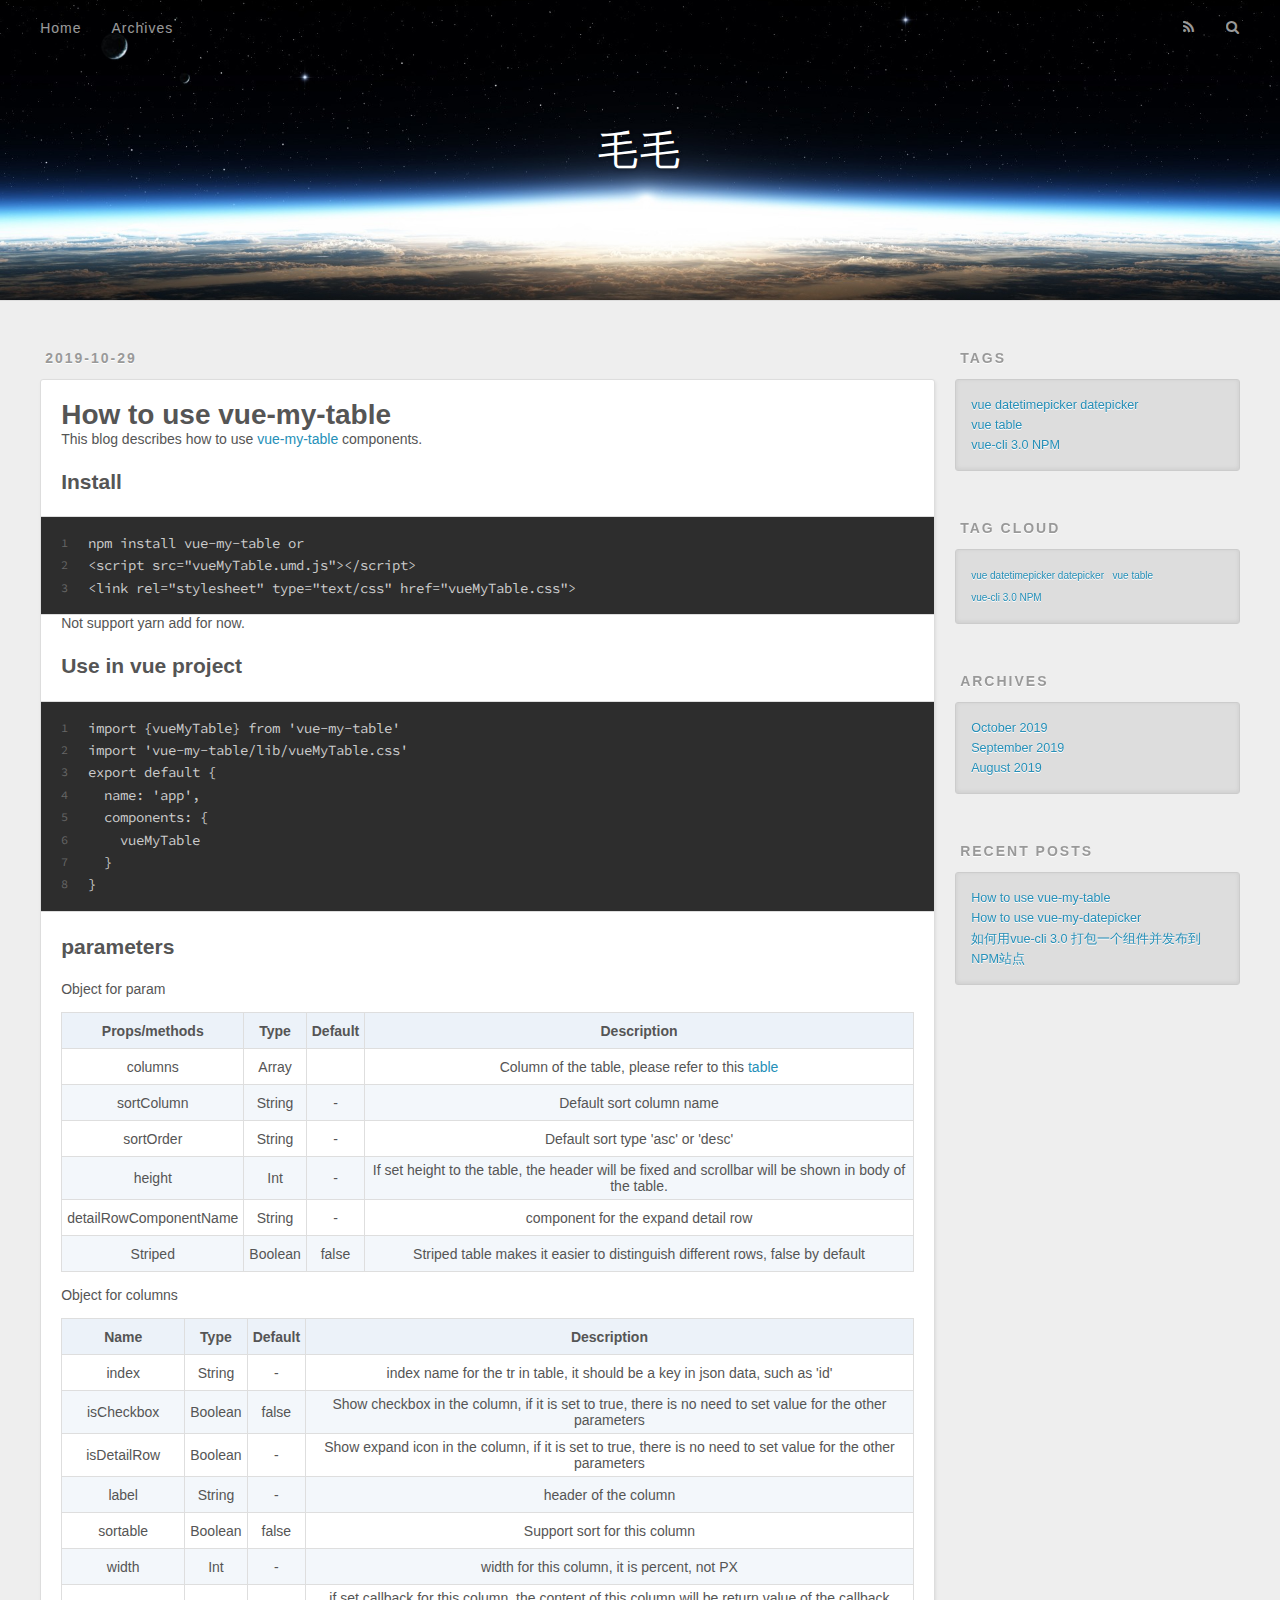
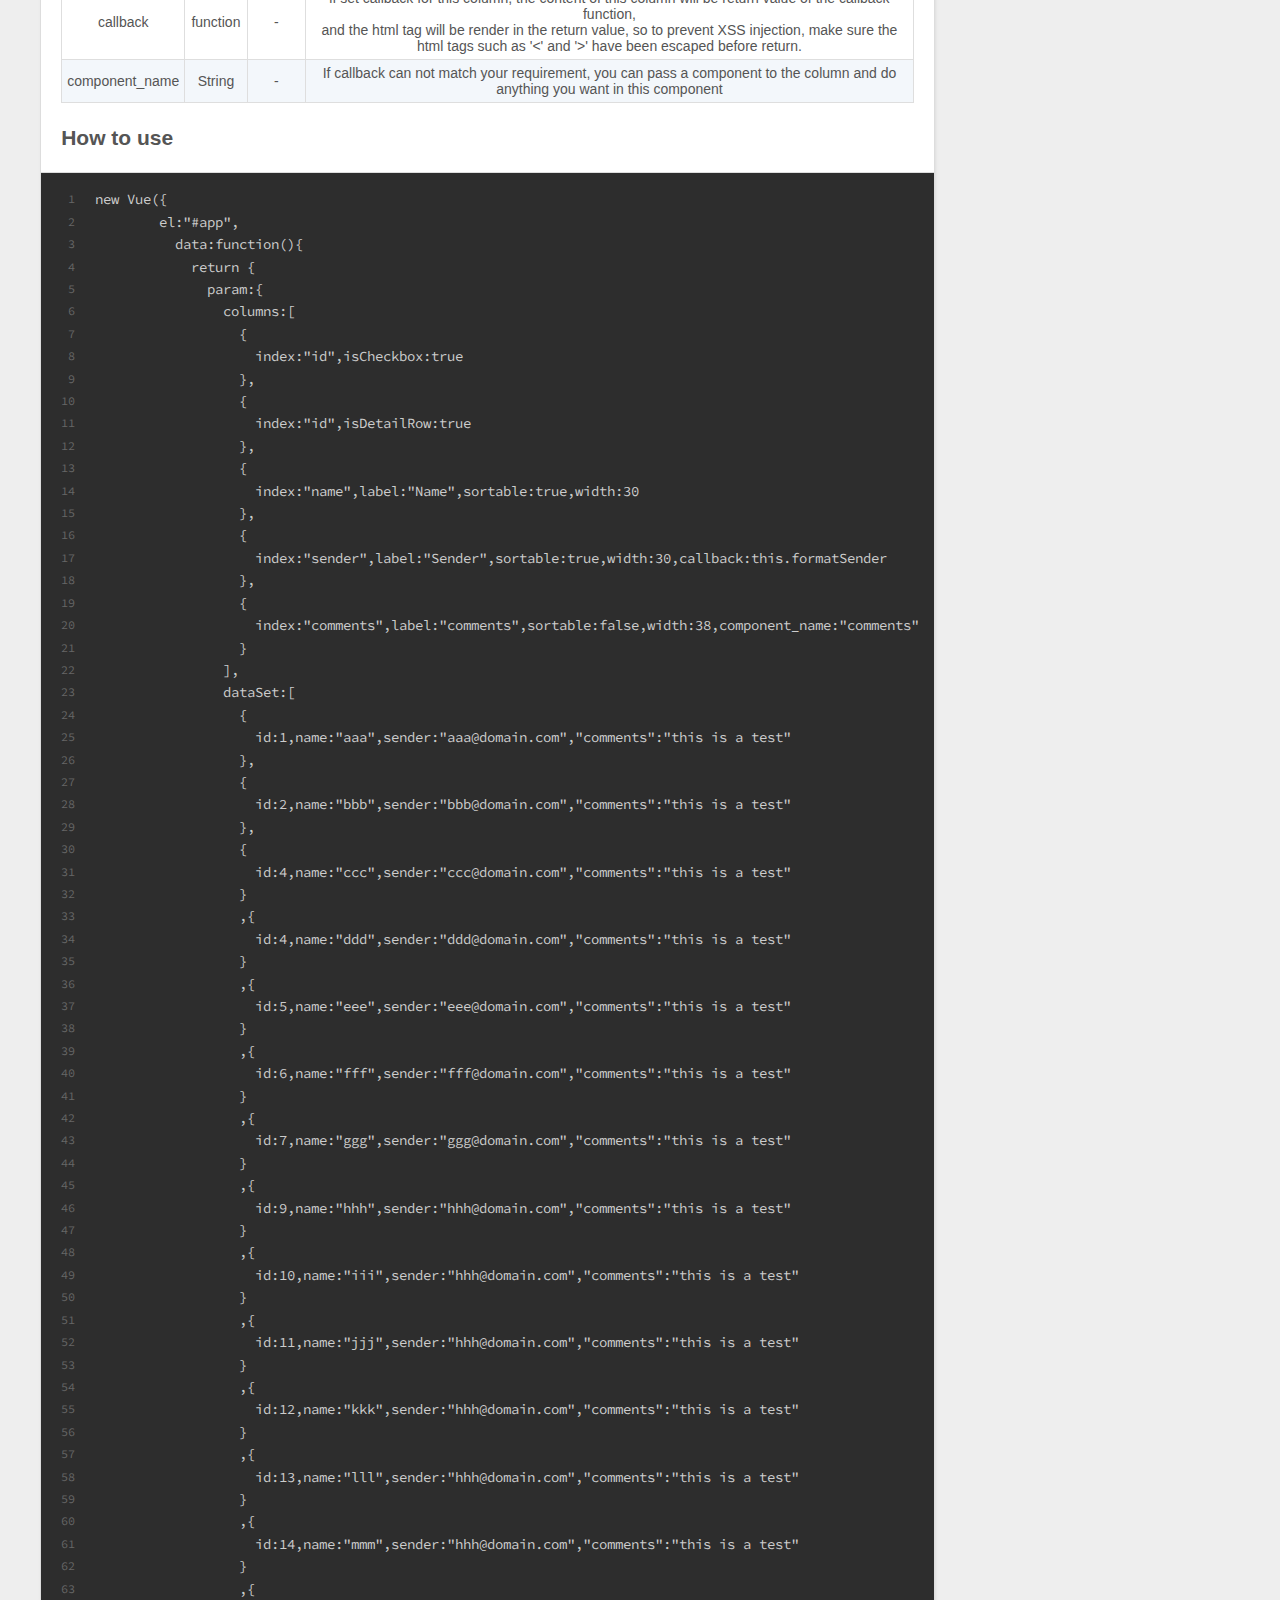
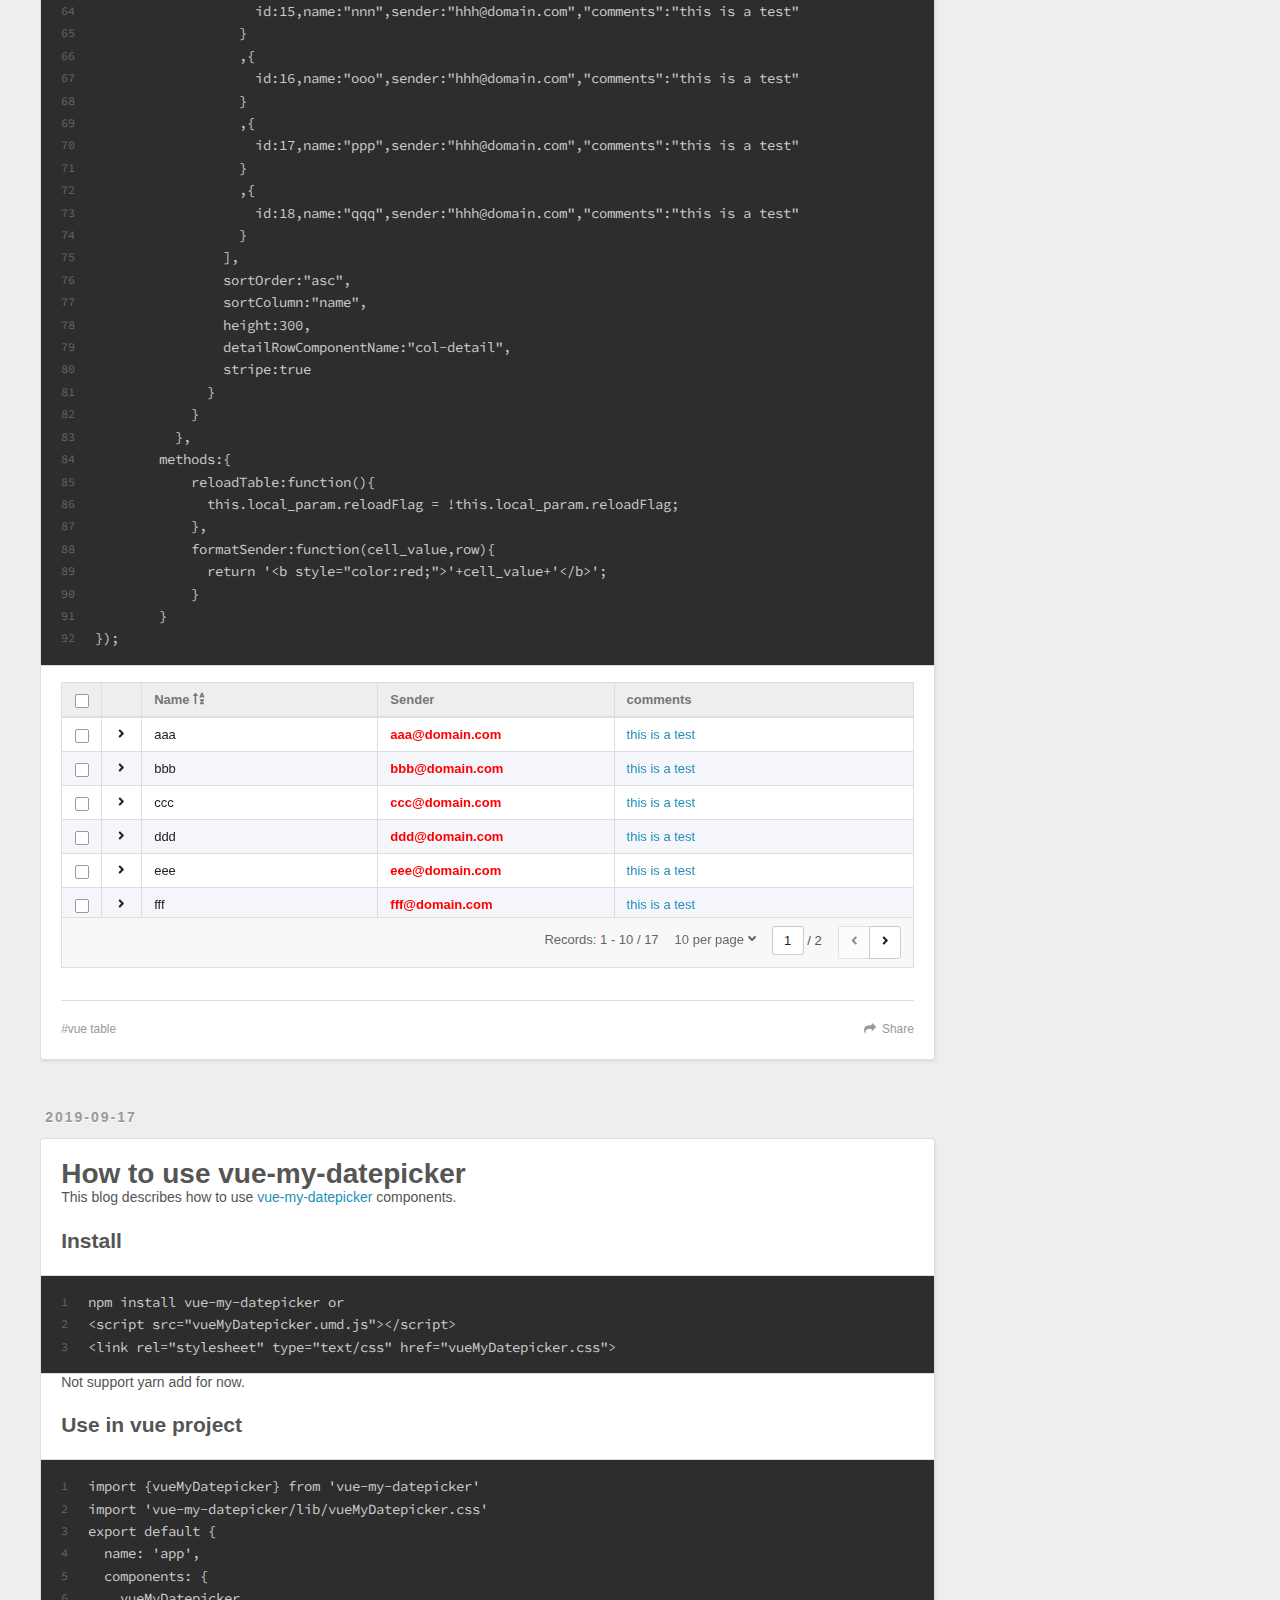
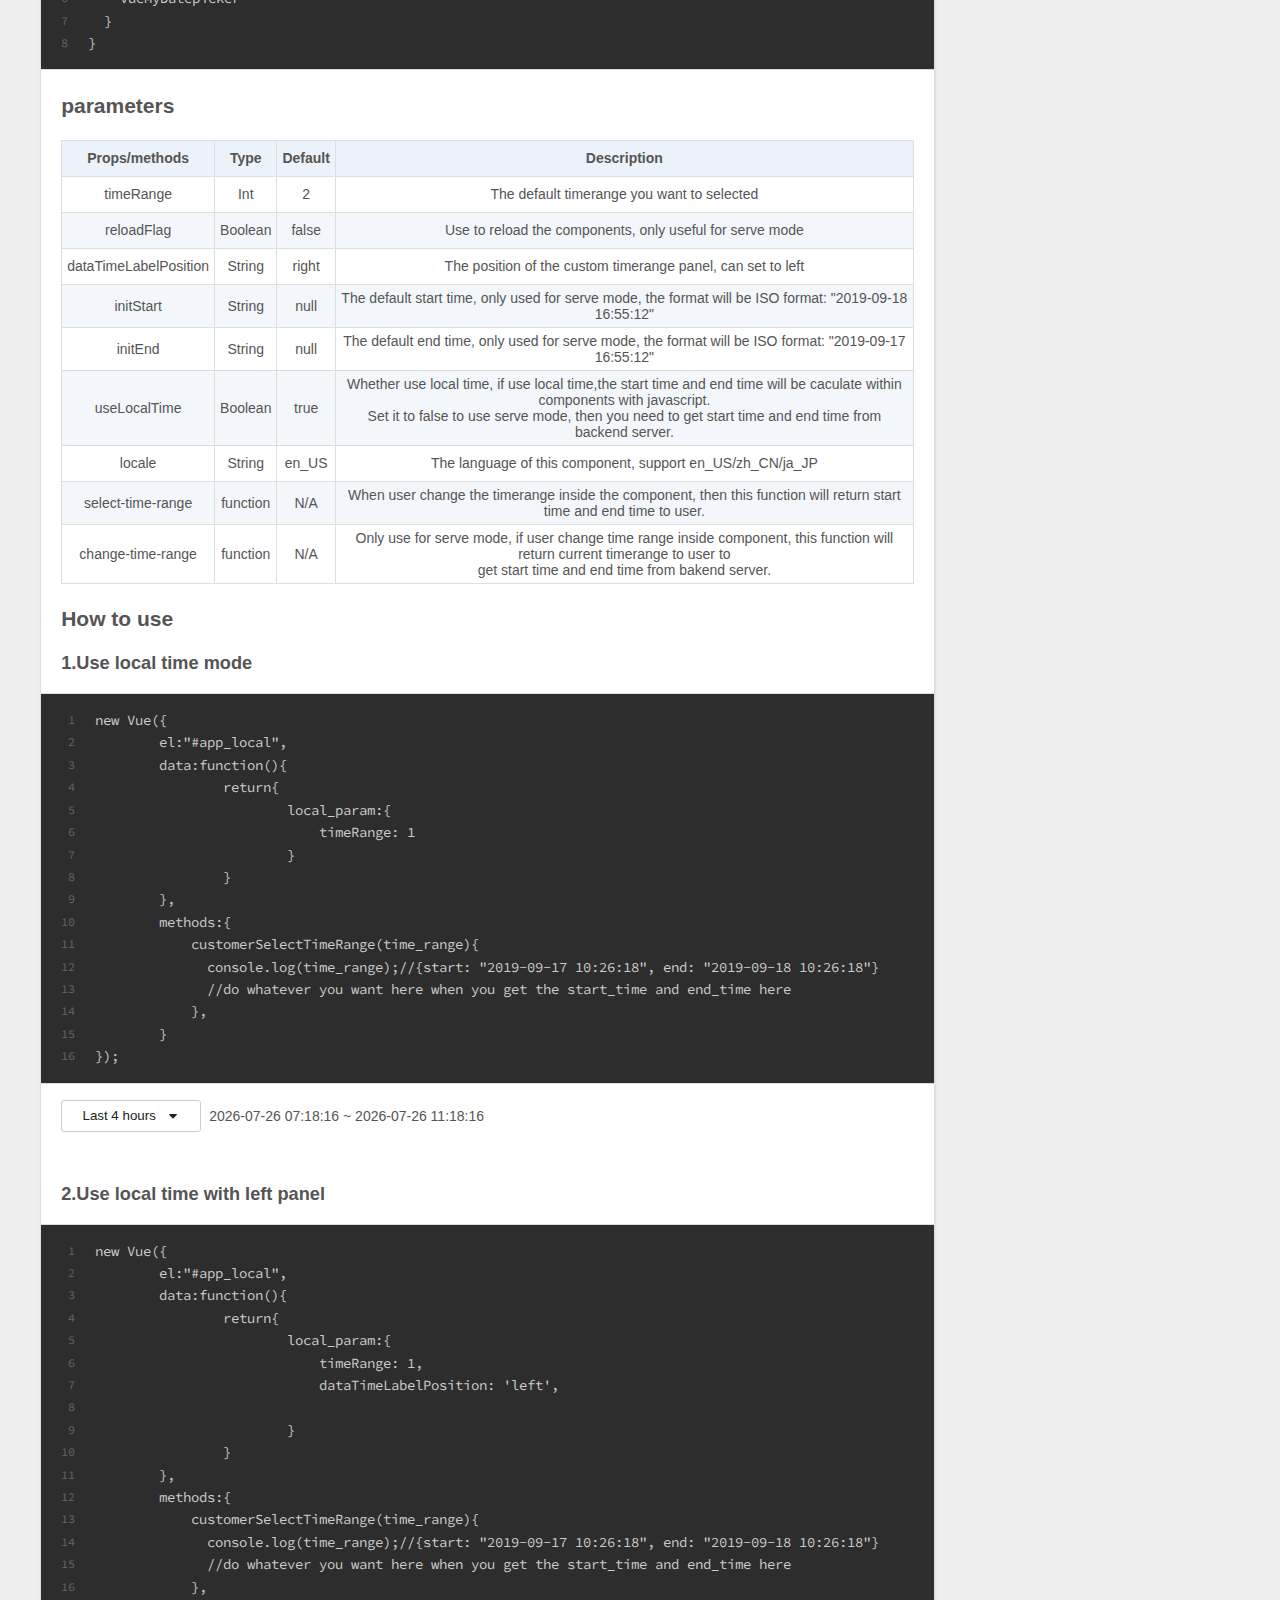
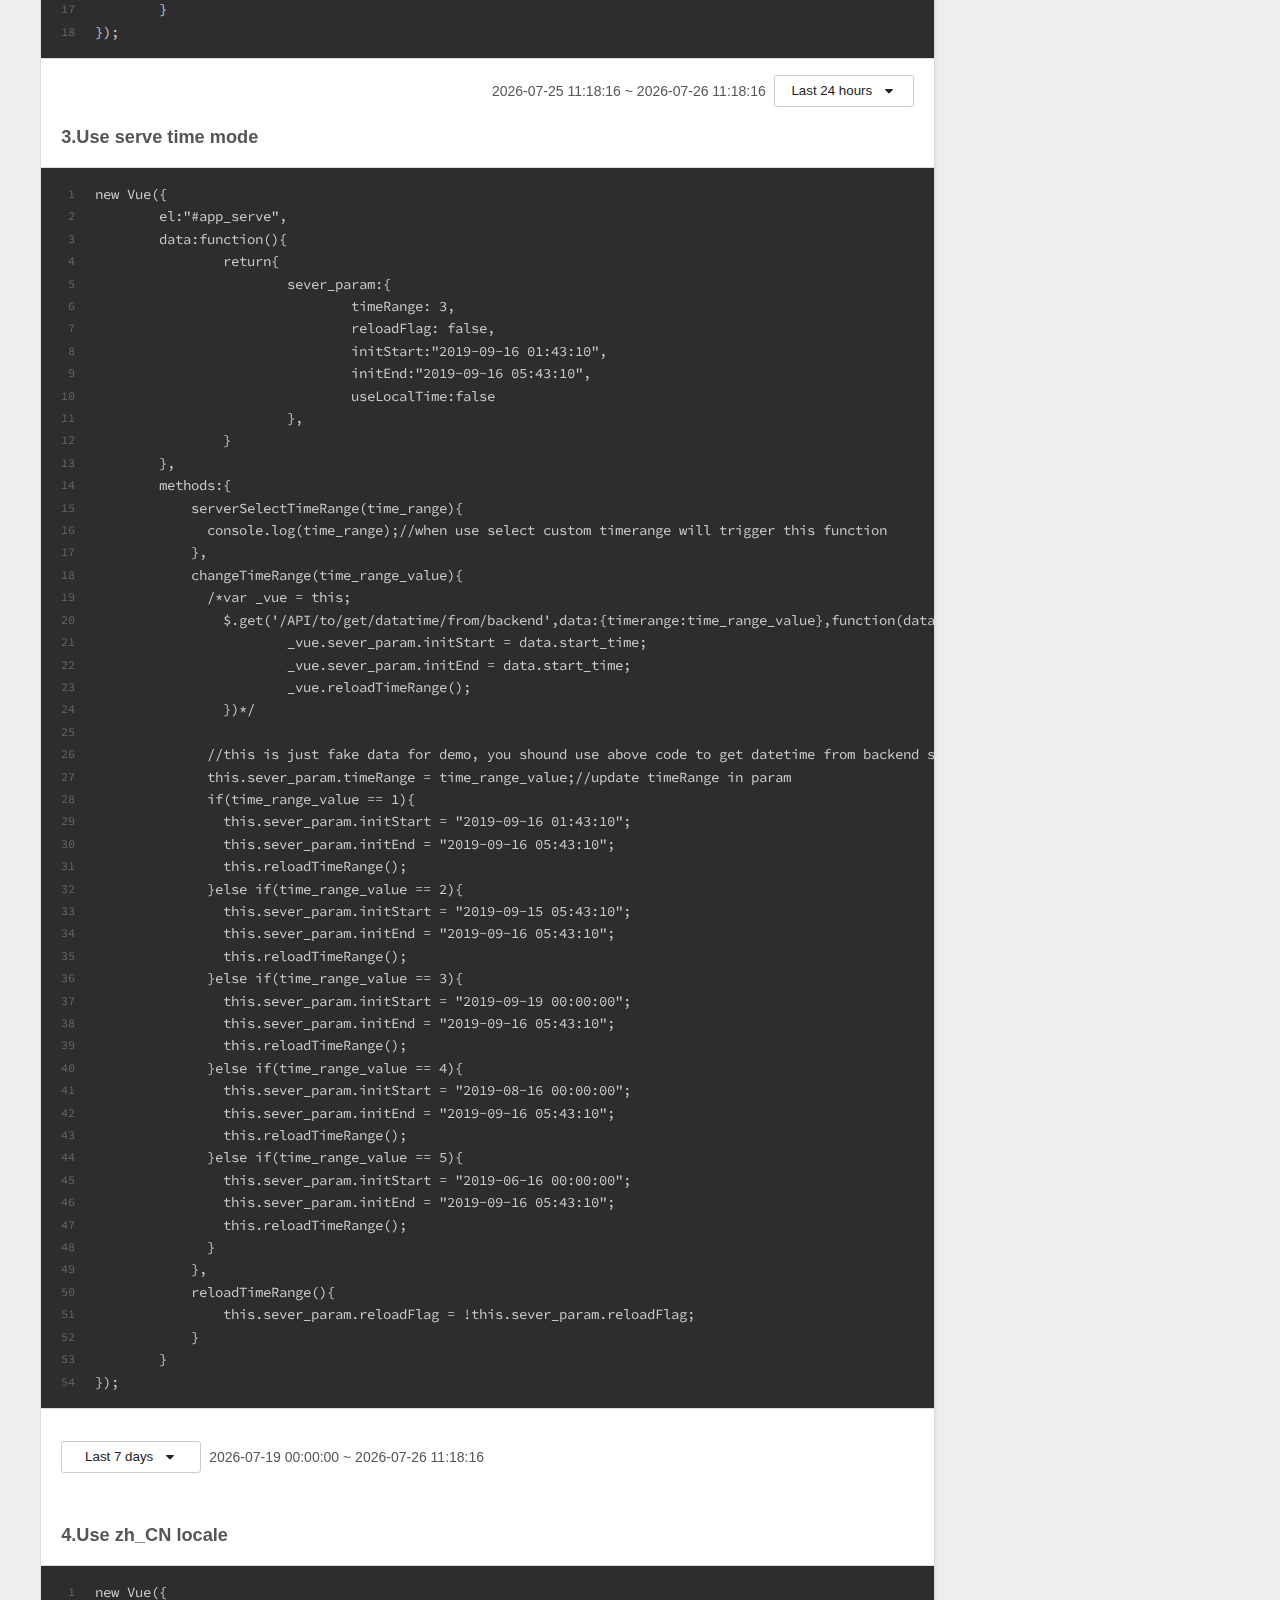
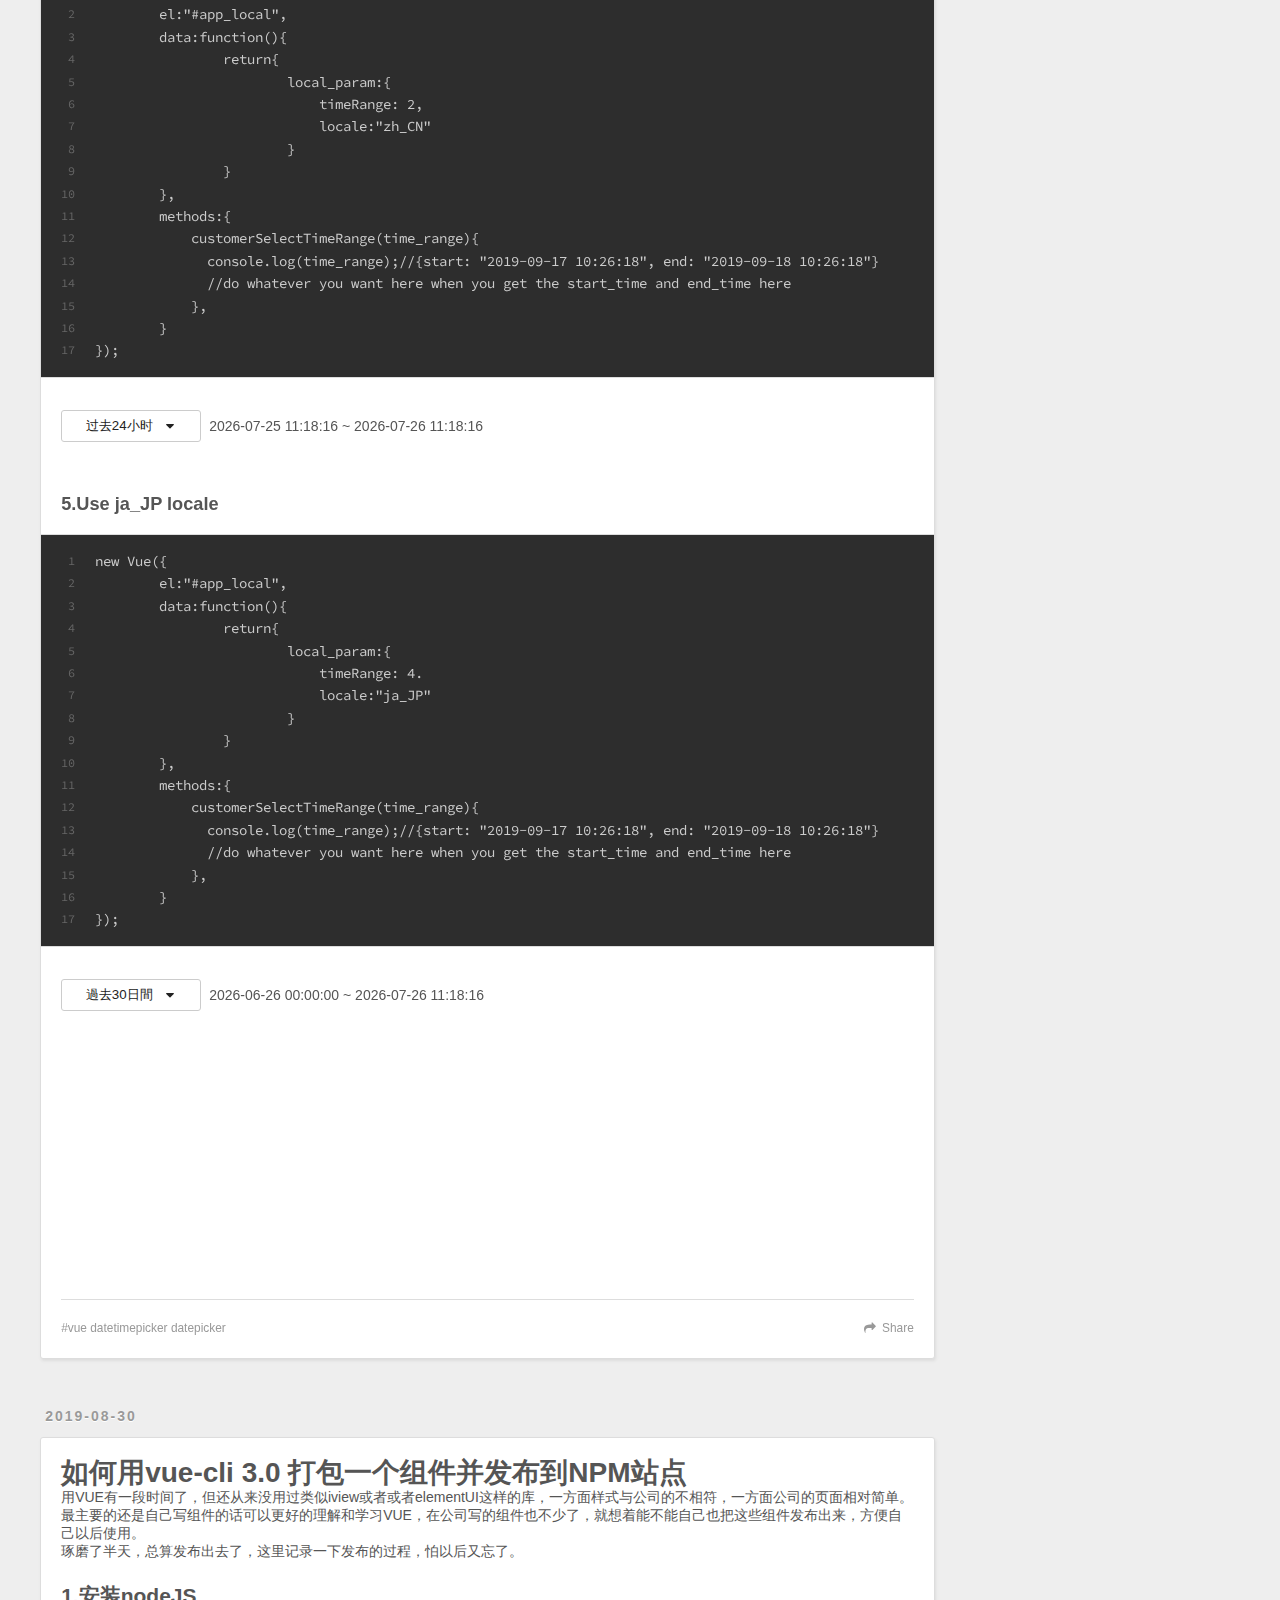
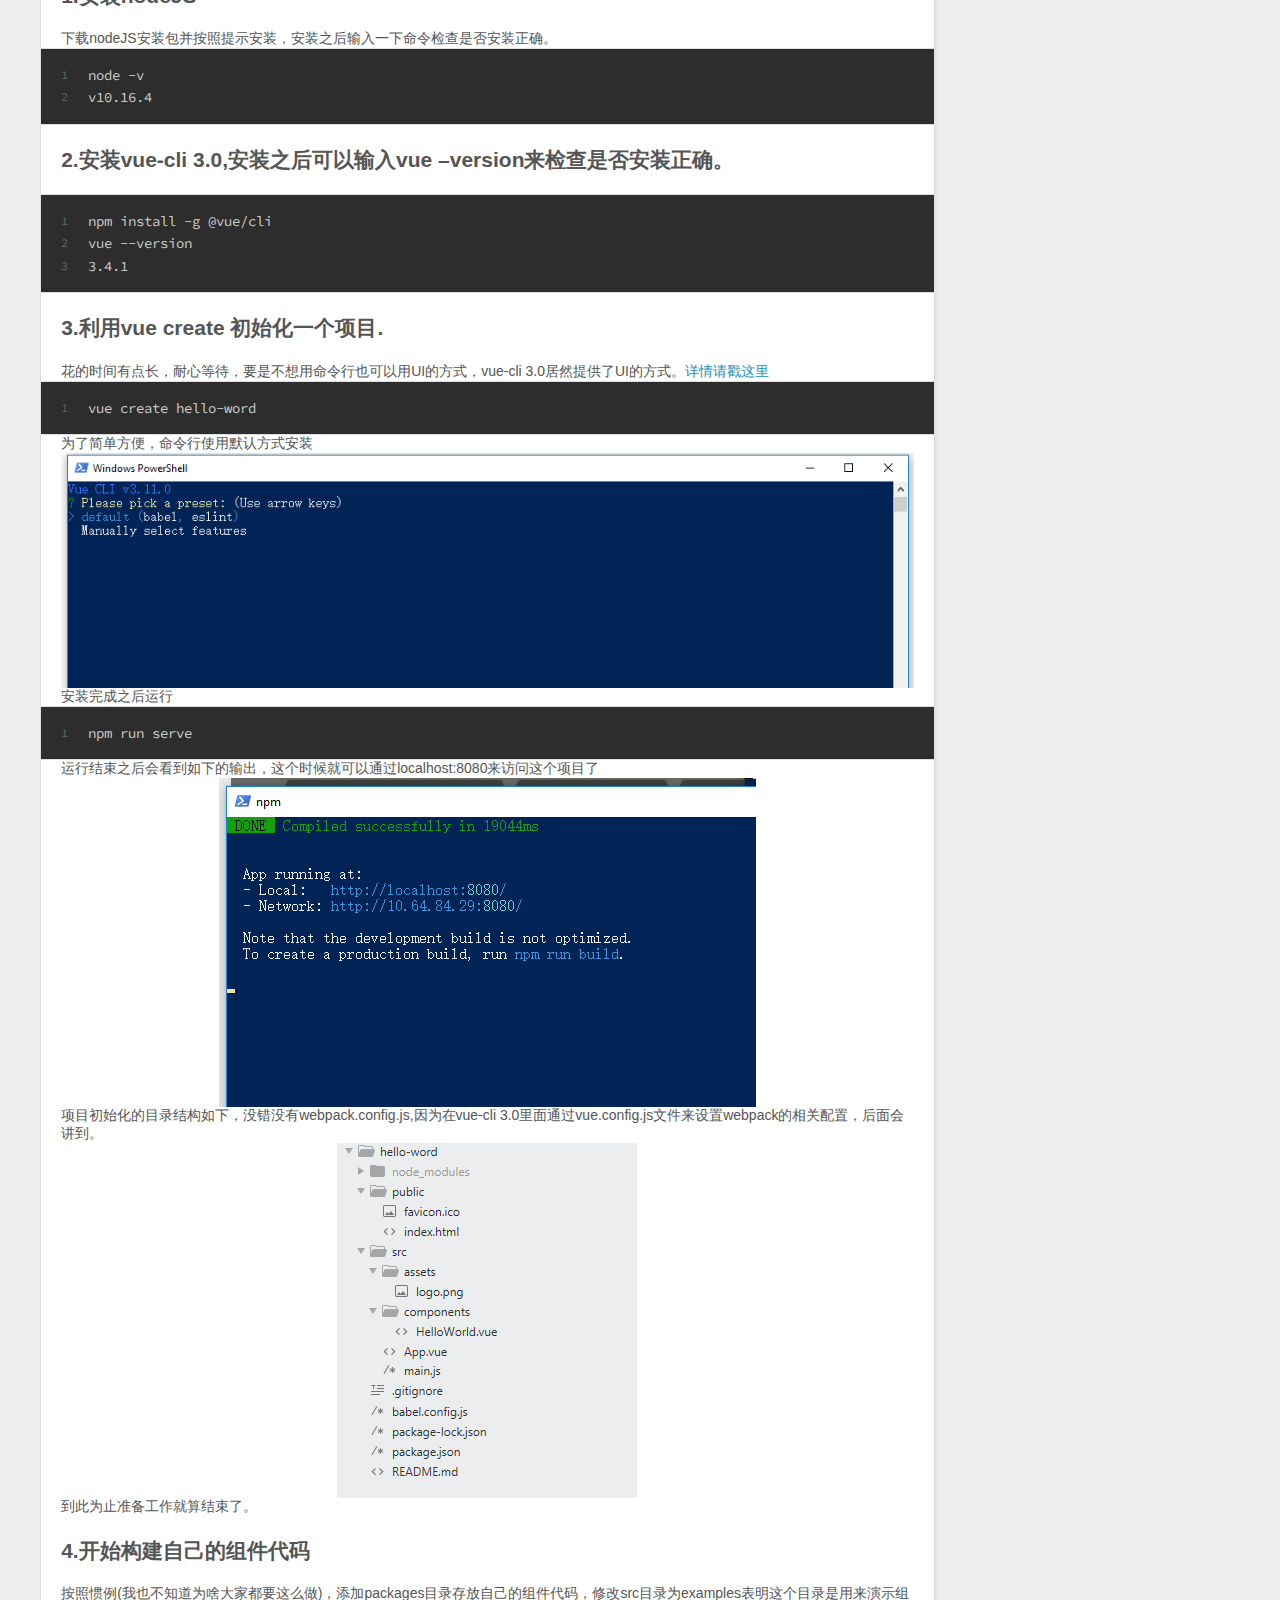
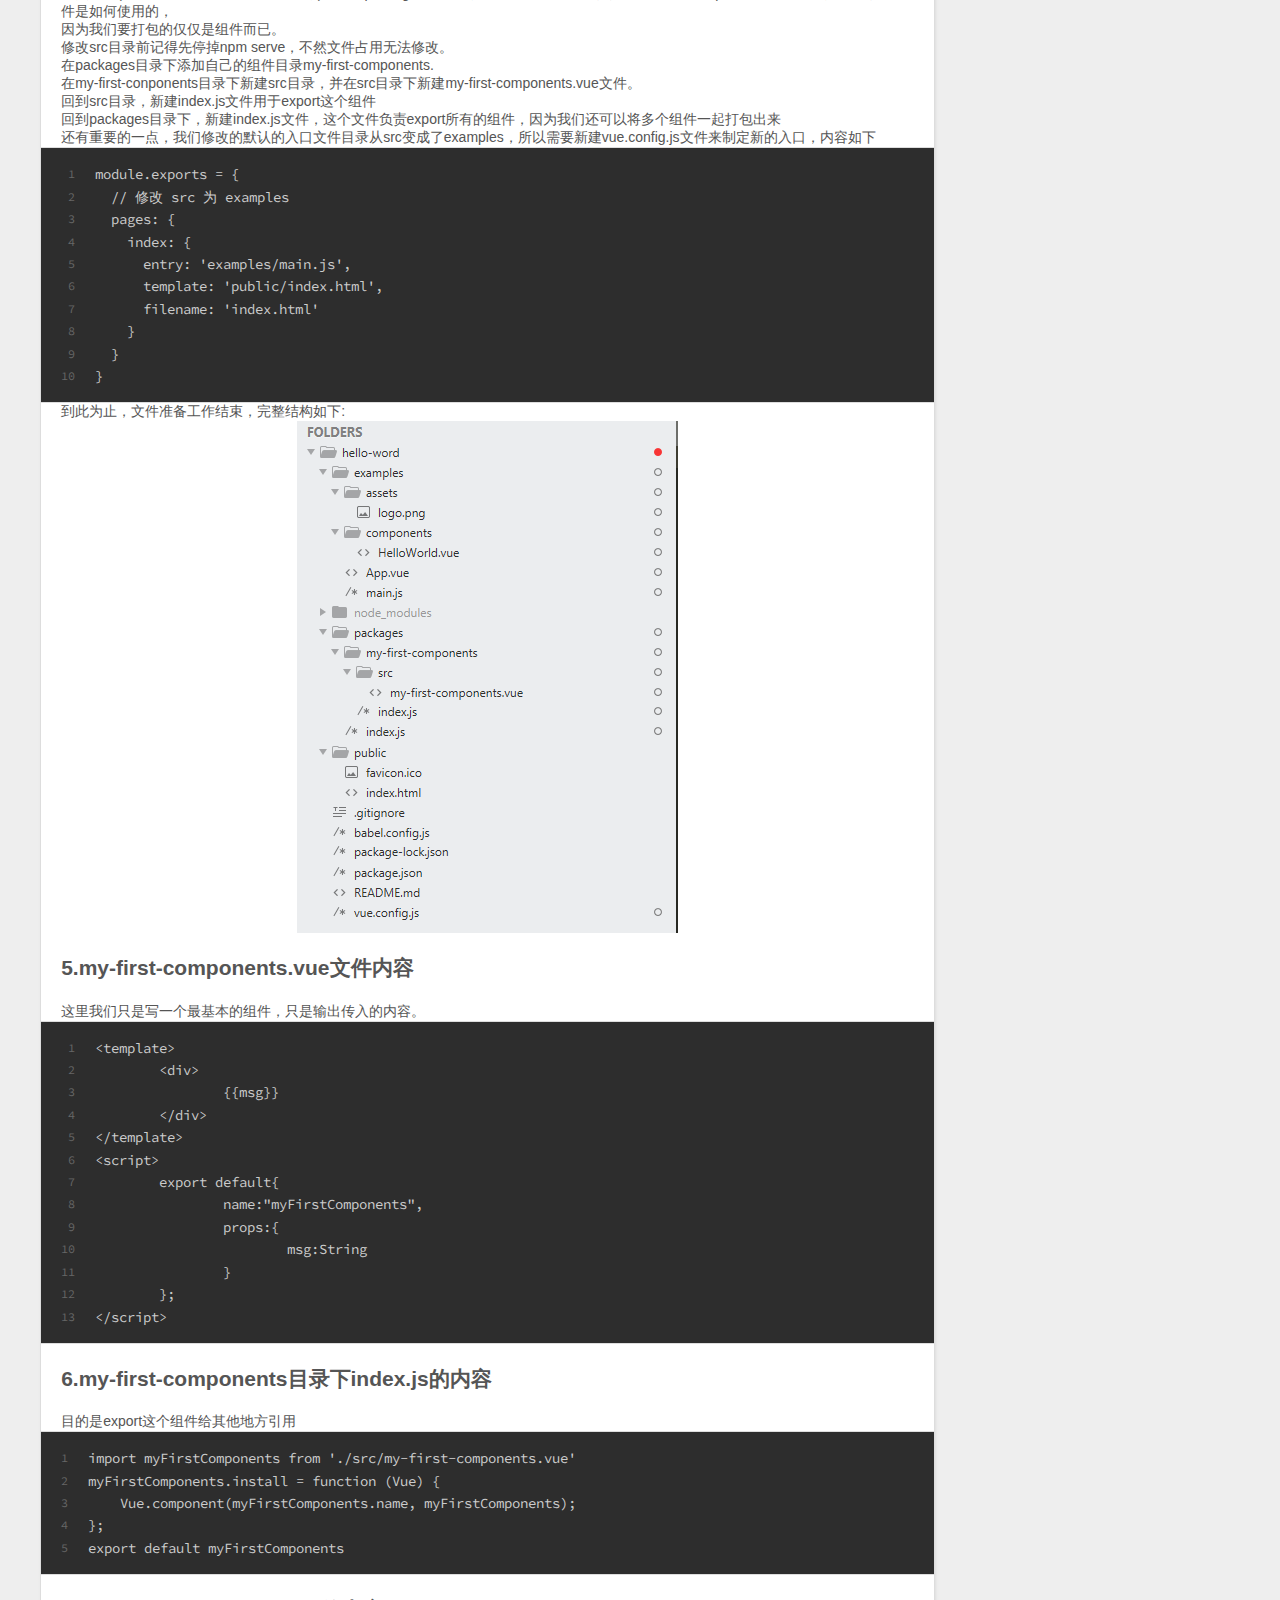
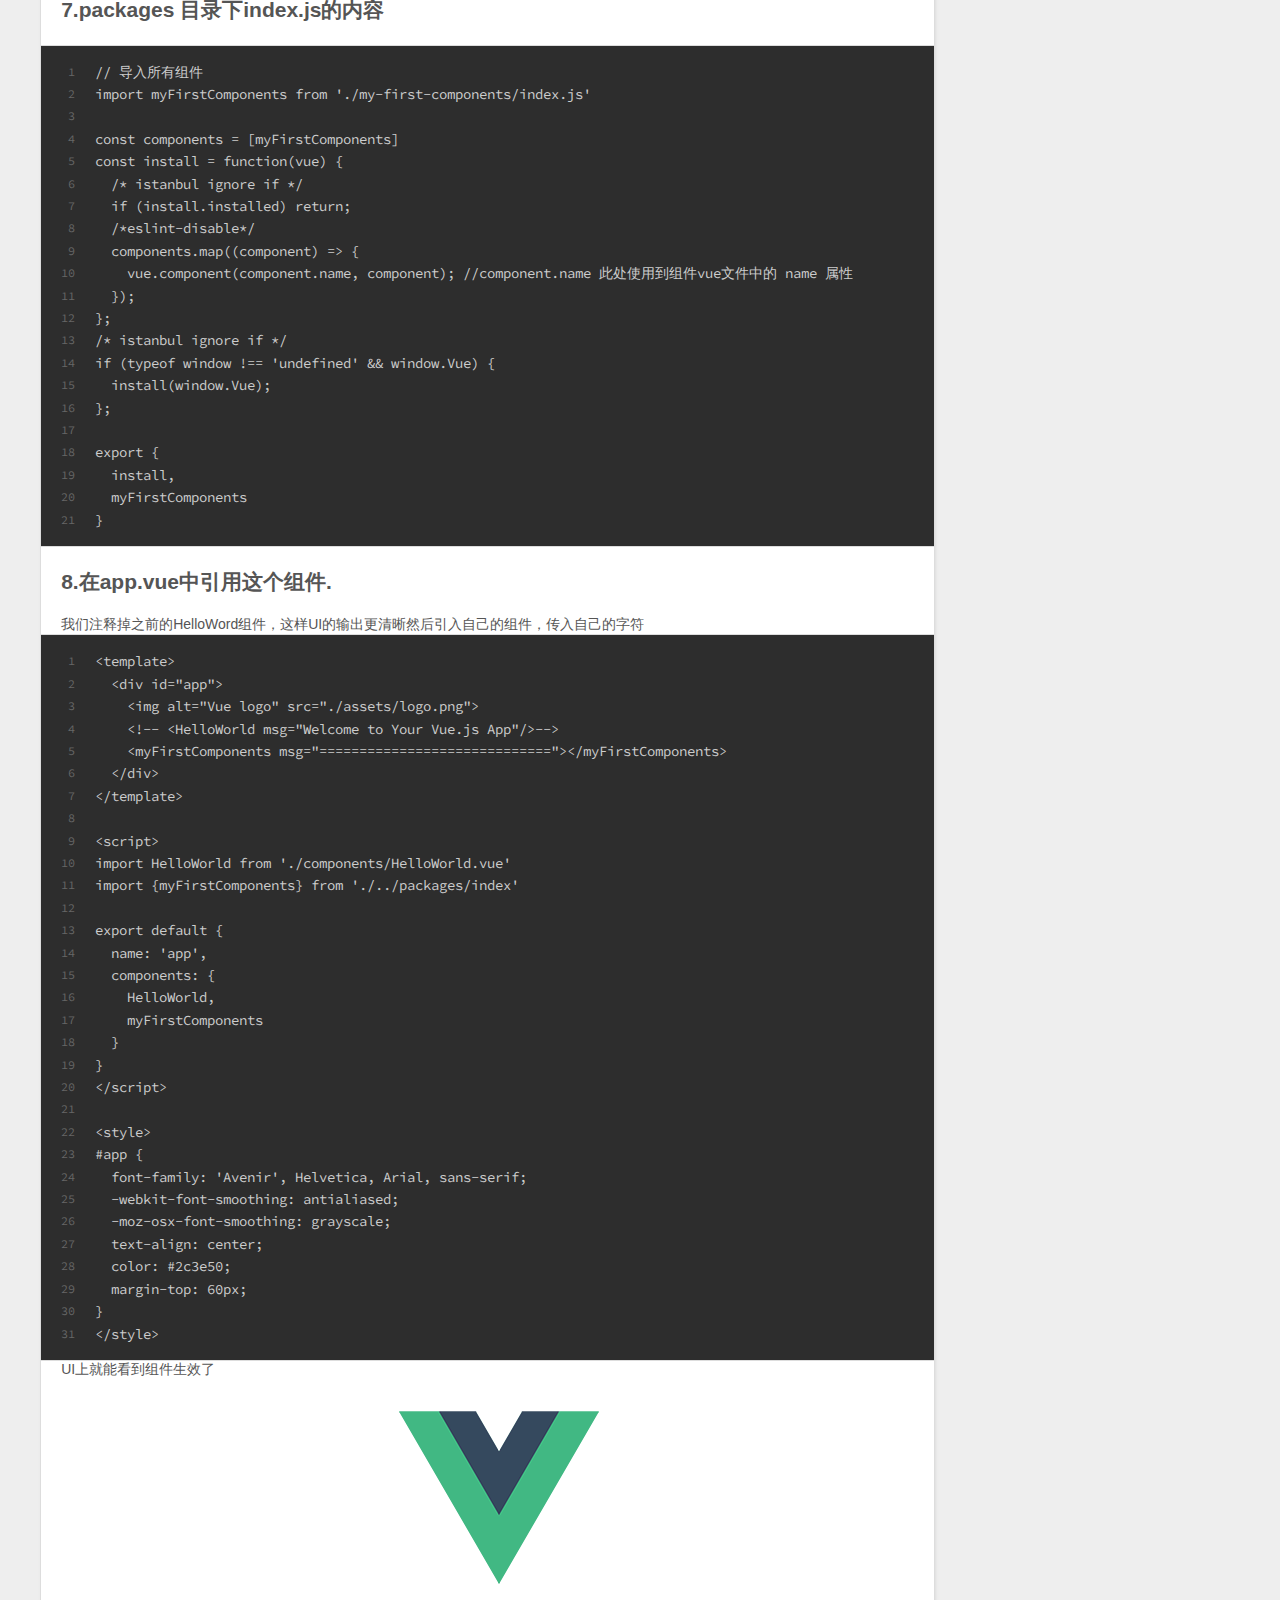
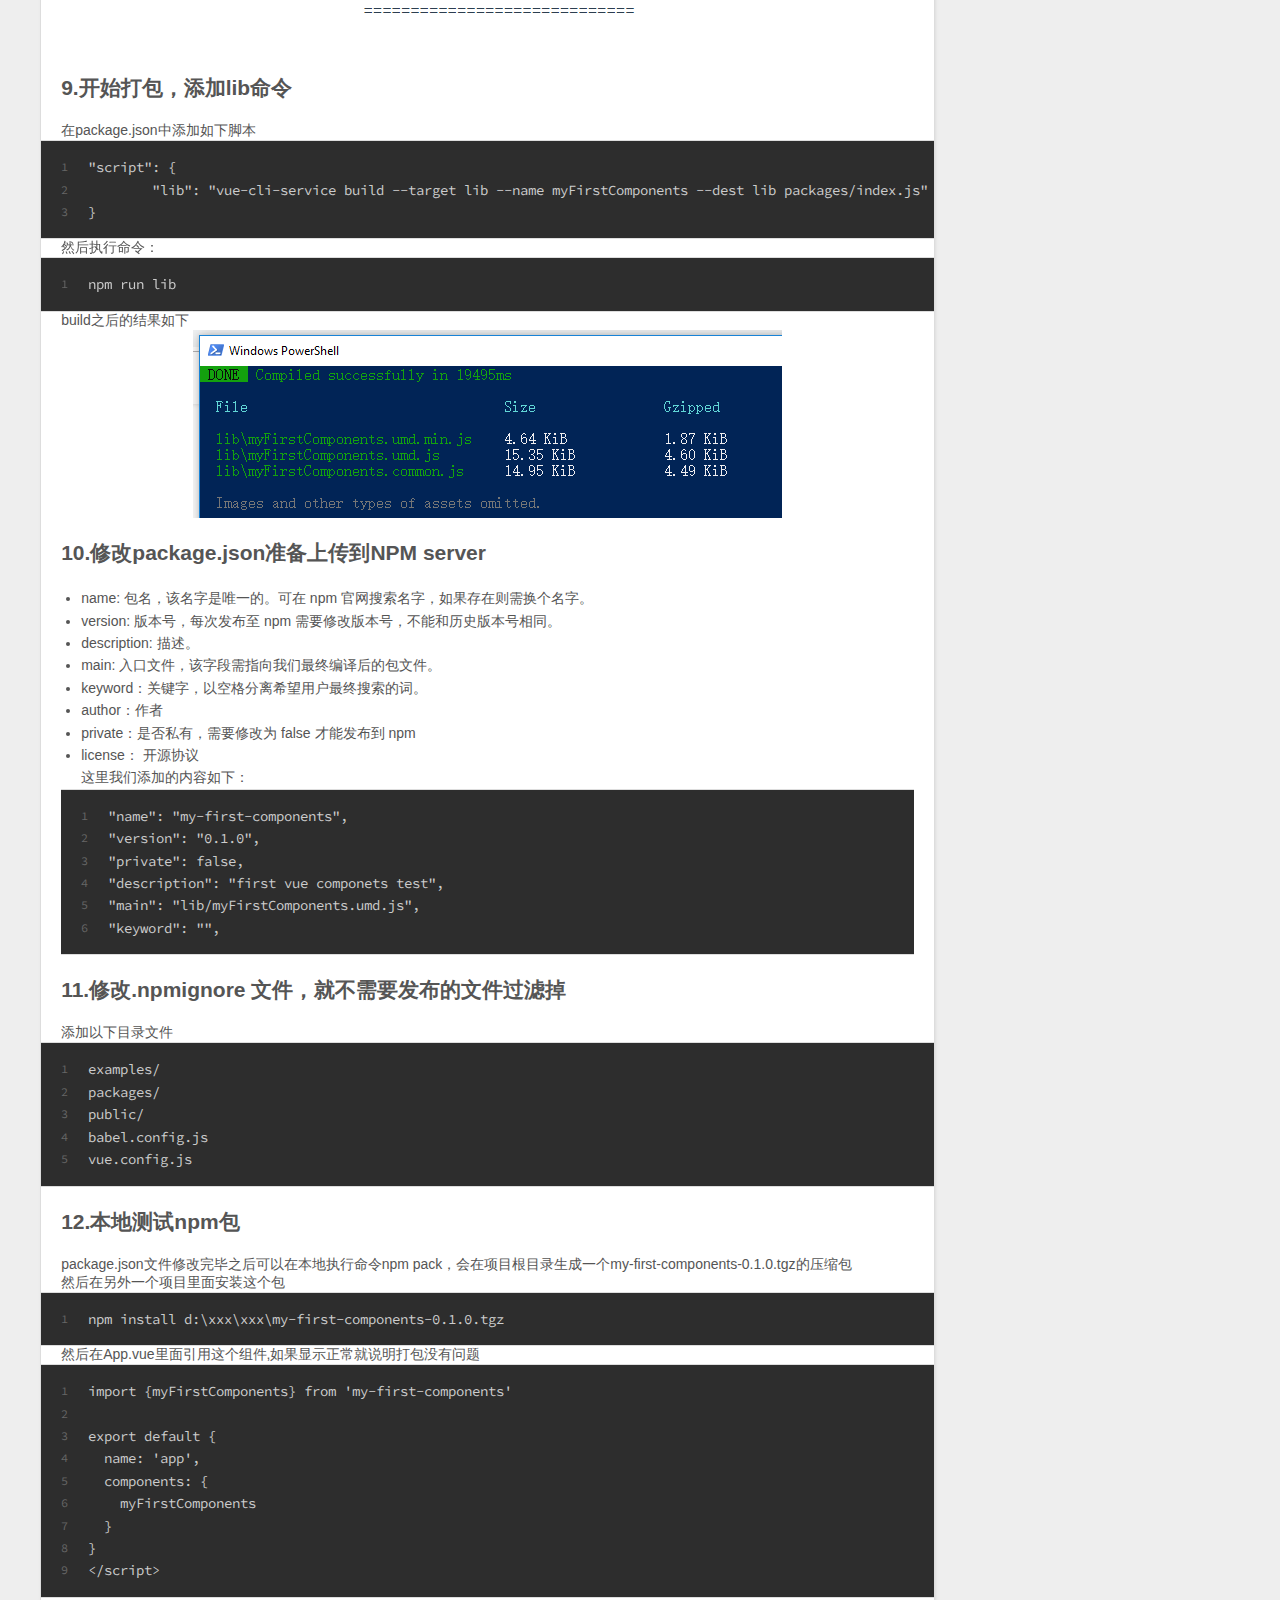
==== commit 9505a770: "Site updated: 2019-10-29 11:02:02" ====
--- a/index.html
+++ b/index.html
@@ -26,6 +26,7 @@
   <link rel="stylesheet" href="/css/style.css">
   <link rel="stylesheet" href="/css/user.css" media="screen" type="text/css">
   <link rel="stylesheet" href="/css/vueMyDatepicker.css" media="screen" type="text/css">
+  <link rel="stylesheet" href="/css/vueMyTable.css" media="screen" type="text/css">
 </head>
 </html>
 <body>
@@ -64,6 +65,180 @@
       <div class="outer">
         <section id="main">
   
+    <article id="post-how to use vue-my-table" class="article article-type-post" itemscope itemprop="blogPost">
+  <div class="article-meta">
+    <a href="/2019/10/29/how to use vue-my-table/" class="article-date">
+  <time datetime="2019-10-29T03:47:18.000Z" itemprop="datePublished">2019-10-29</time>
+</a>
+    
+  </div>
+  <div class="article-inner">
+    
+    
+      <header class="article-header">
+        
+  
+    <h1 itemprop="name">
+      <a class="article-title" href="/2019/10/29/how to use vue-my-table/">How to use vue-my-table</a>
+    </h1>
+  
+
+      </header>
+    
+    <div class="article-entry" itemprop="articleBody">
+      
+        <p>This blog describes how to use <a href="https://www.npmjs.com/package/vue-my-table" target="_blank" rel="noopener">vue-my-table</a> components.</p>
+<h2 id="Install"><a href="#Install" class="headerlink" title="Install"></a>Install</h2><figure class="highlight plain"><table><tr><td class="gutter"><pre><span class="line">1</span><br><span class="line">2</span><br><span class="line">3</span><br></pre></td><td class="code"><pre><span class="line">npm install vue-my-table or </span><br><span class="line">&lt;script src=&quot;vueMyTable.umd.js&quot;&gt;&lt;/script&gt;</span><br><span class="line">&lt;link rel=&quot;stylesheet&quot; type=&quot;text/css&quot; href=&quot;vueMyTable.css&quot;&gt;</span><br></pre></td></tr></table></figure>
+
+<p>Not support yarn add for now.</p>
+<h2 id="Use-in-vue-project"><a href="#Use-in-vue-project" class="headerlink" title="Use in vue project"></a>Use in vue project</h2><figure class="highlight plain"><table><tr><td class="gutter"><pre><span class="line">1</span><br><span class="line">2</span><br><span class="line">3</span><br><span class="line">4</span><br><span class="line">5</span><br><span class="line">6</span><br><span class="line">7</span><br><span class="line">8</span><br></pre></td><td class="code"><pre><span class="line">import &#123;vueMyTable&#125; from &apos;vue-my-table&apos;</span><br><span class="line">import &apos;vue-my-table/lib/vueMyTable.css&apos;</span><br><span class="line">export default &#123;</span><br><span class="line">  name: &apos;app&apos;,</span><br><span class="line">  components: &#123;</span><br><span class="line">    vueMyTable</span><br><span class="line">  &#125;</span><br><span class="line">&#125;</span><br></pre></td></tr></table></figure>
+
+<h2 id="parameters"><a href="#parameters" class="headerlink" title="parameters"></a>parameters</h2><p>Object for param</p>
+<table class="custom">
+    <thead>
+        <th>Props/methods</th>
+        <th>Type</th>
+        <th>Default</th>
+        <th>Description</th>
+    </thead>
+    <tbody>
+        <tr>
+            <td>columns</td>
+            <td>Array</td>
+            <td></td>
+            <td>Column of the table, please refer to this <a href="#columns">table</a></td>
+        </tr>
+        <tr>
+            <td>sortColumn</td>
+            <td>String</td>
+            <td>-</td>
+            <td>Default sort column name</td>
+        </tr>
+        <tr>
+            <td>sortOrder</td>
+            <td>String</td>
+            <td>-</td>
+            <td>Default sort type 'asc' or 'desc'</td>
+        </tr>
+        <tr>
+            <td>height</td>
+            <td>Int</td>
+            <td>-</td>
+            <td>If set height to the table, the header will be fixed and scrollbar will be shown in body of the table.</td>
+        </tr>
+        <tr>
+            <td>detailRowComponentName</td>
+            <td>String</td>
+            <td>-</td>
+            <td>component for the expand detail row</td>
+        </tr>
+        <tr>
+            <td>Striped</td>
+            <td>Boolean</td>
+            <td>false</td>
+            <td>Striped table makes it easier to distinguish different rows, false by default</td>
+        </tr>                
+    </tbody>
+</table>
+
+<p><span id="columns">Object for columns</span></p>
+<table class="custom">
+    <thead>
+        <th>Name</th>
+        <th>Type</th>
+        <th>Default</th>
+        <th>Description</th>
+    </thead>
+    <tbody>
+        <tr>
+            <td>index</td>
+            <td>String</td>
+            <td>-</td>
+            <td>index name for the tr in table, it should be a key in json data, such as 'id'</td>
+        </tr>
+        <tr>
+            <td>isCheckbox</td>
+            <td>Boolean</td>
+            <td>false</td>
+            <td>Show checkbox in the column, if it is set to true, there is no need to set value for the other parameters</td>
+        </tr>
+        <tr>
+            <td>isDetailRow</td>
+            <td>Boolean</td>
+            <td>-</td>
+            <td>Show expand icon in the column, if it is set to true, there is no need to set value for the other parameters</td>
+        </tr>
+        <tr>
+            <td>label</td>
+            <td>String</td>
+            <td>-</td>
+            <td>header of the column</td>
+        </tr>
+        <tr>
+            <td>sortable</td>
+            <td>Boolean</td>
+            <td>false</td>
+            <td>Support sort for this column</td>
+        </tr>
+        <tr>
+            <td>width</td>
+            <td>Int</td>
+            <td>-</td>
+            <td>width for this column, it is percent, not PX</td>
+        </tr>
+        <tr>
+            <td>callback</td>
+            <td>function</td>
+            <td>-</td>
+            <td>if set callback for this column, the content of this column will be return value of the callback function, <br>and the html tag will be render in the return value, so to prevent XSS injection, make sure the html tags such as '<' and '>' have been escaped before return.</'></td>
+        </tr>
+        <tr>
+            <td>component_name</td>
+            <td>String</td>
+            <td>-</td>
+            <td>If callback can not match your requirement, you can pass a component to the column and do anything you want in this component</td>
+        </tr>                                                                    
+    </tbody>
+</table>
+
+<h2 id="How-to-use"><a href="#How-to-use" class="headerlink" title="How to use"></a>How to use</h2><script type="text/javascript" src="/js/vue.js"></script>
+<script type="text/javascript" src="/js/vueMyTable.umd.js"></script>
+
+<figure class="highlight plain"><table><tr><td class="gutter"><pre><span class="line">1</span><br><span class="line">2</span><br><span class="line">3</span><br><span class="line">4</span><br><span class="line">5</span><br><span class="line">6</span><br><span class="line">7</span><br><span class="line">8</span><br><span class="line">9</span><br><span class="line">10</span><br><span class="line">11</span><br><span class="line">12</span><br><span class="line">13</span><br><span class="line">14</span><br><span class="line">15</span><br><span class="line">16</span><br><span class="line">17</span><br><span class="line">18</span><br><span class="line">19</span><br><span class="line">20</span><br><span class="line">21</span><br><span class="line">22</span><br><span class="line">23</span><br><span class="line">24</span><br><span class="line">25</span><br><span class="line">26</span><br><span class="line">27</span><br><span class="line">28</span><br><span class="line">29</span><br><span class="line">30</span><br><span class="line">31</span><br><span class="line">32</span><br><span class="line">33</span><br><span class="line">34</span><br><span class="line">35</span><br><span class="line">36</span><br><span class="line">37</span><br><span class="line">38</span><br><span class="line">39</span><br><span class="line">40</span><br><span class="line">41</span><br><span class="line">42</span><br><span class="line">43</span><br><span class="line">44</span><br><span class="line">45</span><br><span class="line">46</span><br><span class="line">47</span><br><span class="line">48</span><br><span class="line">49</span><br><span class="line">50</span><br><span class="line">51</span><br><span class="line">52</span><br><span class="line">53</span><br><span class="line">54</span><br><span class="line">55</span><br><span class="line">56</span><br><span class="line">57</span><br><span class="line">58</span><br><span class="line">59</span><br><span class="line">60</span><br><span class="line">61</span><br><span class="line">62</span><br><span class="line">63</span><br><span class="line">64</span><br><span class="line">65</span><br><span class="line">66</span><br><span class="line">67</span><br><span class="line">68</span><br><span class="line">69</span><br><span class="line">70</span><br><span class="line">71</span><br><span class="line">72</span><br><span class="line">73</span><br><span class="line">74</span><br><span class="line">75</span><br><span class="line">76</span><br><span class="line">77</span><br><span class="line">78</span><br><span class="line">79</span><br><span class="line">80</span><br><span class="line">81</span><br><span class="line">82</span><br><span class="line">83</span><br><span class="line">84</span><br><span class="line">85</span><br><span class="line">86</span><br><span class="line">87</span><br><span class="line">88</span><br><span class="line">89</span><br><span class="line">90</span><br><span class="line">91</span><br><span class="line">92</span><br></pre></td><td class="code"><pre><span class="line">new Vue(&#123;</span><br><span class="line">	el:&quot;#app&quot;,</span><br><span class="line">	  data:function()&#123;</span><br><span class="line">	    return &#123;</span><br><span class="line">	      param:&#123;</span><br><span class="line">	        columns:[</span><br><span class="line">	          &#123;</span><br><span class="line">	            index:&quot;id&quot;,isCheckbox:true</span><br><span class="line">	          &#125;,</span><br><span class="line">	          &#123;</span><br><span class="line">	            index:&quot;id&quot;,isDetailRow:true</span><br><span class="line">	          &#125;,</span><br><span class="line">	          &#123;</span><br><span class="line">	            index:&quot;name&quot;,label:&quot;Name&quot;,sortable:true,width:30</span><br><span class="line">	          &#125;,</span><br><span class="line">	          &#123;</span><br><span class="line">	            index:&quot;sender&quot;,label:&quot;Sender&quot;,sortable:true,width:30,callback:this.formatSender</span><br><span class="line">	          &#125;,</span><br><span class="line">	          &#123;</span><br><span class="line">	            index:&quot;comments&quot;,label:&quot;comments&quot;,sortable:false,width:38,component_name:&quot;comments&quot;</span><br><span class="line">	          &#125;</span><br><span class="line">	        ],</span><br><span class="line">	        dataSet:[</span><br><span class="line">	          &#123;</span><br><span class="line">	            id:1,name:&quot;aaa&quot;,sender:&quot;aaa@domain.com&quot;,&quot;comments&quot;:&quot;this is a test&quot;</span><br><span class="line">	          &#125;,</span><br><span class="line">	          &#123;</span><br><span class="line">	            id:2,name:&quot;bbb&quot;,sender:&quot;bbb@domain.com&quot;,&quot;comments&quot;:&quot;this is a test&quot;</span><br><span class="line">	          &#125;,</span><br><span class="line">	          &#123;</span><br><span class="line">	            id:4,name:&quot;ccc&quot;,sender:&quot;ccc@domain.com&quot;,&quot;comments&quot;:&quot;this is a test&quot;</span><br><span class="line">	          &#125;</span><br><span class="line">	          ,&#123;</span><br><span class="line">	            id:4,name:&quot;ddd&quot;,sender:&quot;ddd@domain.com&quot;,&quot;comments&quot;:&quot;this is a test&quot;</span><br><span class="line">	          &#125;</span><br><span class="line">	          ,&#123;</span><br><span class="line">	            id:5,name:&quot;eee&quot;,sender:&quot;eee@domain.com&quot;,&quot;comments&quot;:&quot;this is a test&quot;</span><br><span class="line">	          &#125;</span><br><span class="line">	          ,&#123;</span><br><span class="line">	            id:6,name:&quot;fff&quot;,sender:&quot;fff@domain.com&quot;,&quot;comments&quot;:&quot;this is a test&quot;</span><br><span class="line">	          &#125;</span><br><span class="line">	          ,&#123;</span><br><span class="line">	            id:7,name:&quot;ggg&quot;,sender:&quot;ggg@domain.com&quot;,&quot;comments&quot;:&quot;this is a test&quot;</span><br><span class="line">	          &#125;</span><br><span class="line">	          ,&#123;</span><br><span class="line">	            id:9,name:&quot;hhh&quot;,sender:&quot;hhh@domain.com&quot;,&quot;comments&quot;:&quot;this is a test&quot;</span><br><span class="line">	          &#125;</span><br><span class="line">	          ,&#123;</span><br><span class="line">	            id:10,name:&quot;iii&quot;,sender:&quot;hhh@domain.com&quot;,&quot;comments&quot;:&quot;this is a test&quot;</span><br><span class="line">	          &#125;</span><br><span class="line">	          ,&#123;</span><br><span class="line">	            id:11,name:&quot;jjj&quot;,sender:&quot;hhh@domain.com&quot;,&quot;comments&quot;:&quot;this is a test&quot;</span><br><span class="line">	          &#125;</span><br><span class="line">	          ,&#123;</span><br><span class="line">	            id:12,name:&quot;kkk&quot;,sender:&quot;hhh@domain.com&quot;,&quot;comments&quot;:&quot;this is a test&quot;</span><br><span class="line">	          &#125;</span><br><span class="line">	          ,&#123;</span><br><span class="line">	            id:13,name:&quot;lll&quot;,sender:&quot;hhh@domain.com&quot;,&quot;comments&quot;:&quot;this is a test&quot;</span><br><span class="line">	          &#125;</span><br><span class="line">	          ,&#123;</span><br><span class="line">	            id:14,name:&quot;mmm&quot;,sender:&quot;hhh@domain.com&quot;,&quot;comments&quot;:&quot;this is a test&quot;</span><br><span class="line">	          &#125;</span><br><span class="line">	          ,&#123;</span><br><span class="line">	            id:15,name:&quot;nnn&quot;,sender:&quot;hhh@domain.com&quot;,&quot;comments&quot;:&quot;this is a test&quot;</span><br><span class="line">	          &#125;</span><br><span class="line">	          ,&#123;</span><br><span class="line">	            id:16,name:&quot;ooo&quot;,sender:&quot;hhh@domain.com&quot;,&quot;comments&quot;:&quot;this is a test&quot;</span><br><span class="line">	          &#125;</span><br><span class="line">	          ,&#123;</span><br><span class="line">	            id:17,name:&quot;ppp&quot;,sender:&quot;hhh@domain.com&quot;,&quot;comments&quot;:&quot;this is a test&quot;</span><br><span class="line">	          &#125;</span><br><span class="line">	          ,&#123;</span><br><span class="line">	            id:18,name:&quot;qqq&quot;,sender:&quot;hhh@domain.com&quot;,&quot;comments&quot;:&quot;this is a test&quot;</span><br><span class="line">	          &#125;</span><br><span class="line">	        ],</span><br><span class="line">	        sortOrder:&quot;asc&quot;,</span><br><span class="line">	        sortColumn:&quot;name&quot;,</span><br><span class="line">	        height:300,</span><br><span class="line">	        detailRowComponentName:&quot;col-detail&quot;,</span><br><span class="line">	        stripe:true  </span><br><span class="line">	      &#125;</span><br><span class="line">	    &#125;</span><br><span class="line">	  &#125;,</span><br><span class="line">	methods:&#123;</span><br><span class="line">	    reloadTable:function()&#123;</span><br><span class="line">	      this.local_param.reloadFlag = !this.local_param.reloadFlag;</span><br><span class="line">	    &#125;,</span><br><span class="line">	    formatSender:function(cell_value,row)&#123;</span><br><span class="line">	      return &apos;&lt;b style=&quot;color:red;&quot;&gt;&apos;+cell_value+&apos;&lt;/b&gt;&apos;;</span><br><span class="line">	    &#125;   			</span><br><span class="line">	&#125;</span><br><span class="line">&#125;);</span><br></pre></td></tr></table></figure>
+
+<br>
+<div id="app">
+    <vue-my-table :param="param"></vue-my-table>
+</div>
+<br>
+<br>
+
+
+<script type="text/javascript" src="/js/table_demo.js"></script>
+<style type="text/css">
+    .vue-my-table table .vue-checkbox .checkbox.partial .checkbox_span:after{
+        right: 5px;
+    }
+</style>
+
+
+
+
+      
+    </div>
+    <footer class="article-footer">
+      <a data-url="http://yoursite.com/2019/10/29/how to use vue-my-table/" data-id="ck2b7zrkz0000pgtpfpdc2j56" class="article-share-link">Share</a>
+      
+      
+  <ul class="article-tag-list"><li class="article-tag-list-item"><a class="article-tag-list-link" href="/tags/vue-table/">vue table</a></li></ul>
+
+    </footer>
+  </div>
+  
+</article>
+
+
+  
     <article id="post-how to use vue-my-datepicker" class="article article-type-post" itemscope itemprop="blogPost">
   <div class="article-meta">
     <a href="/2019/09/17/how to use vue-my-datepicker/" class="article-date">
@@ -392,7 +567,7 @@
   <div class="widget-wrap">
     <h3 class="widget-title">Tags</h3>
     <div class="widget">
-      <ul class="tag-list"><li class="tag-list-item"><a class="tag-list-link" href="/tags/vue-datetimepicker-datepicker/">vue datetimepicker datepicker</a></li><li class="tag-list-item"><a class="tag-list-link" href="/tags/vue-cli-3-0-NPM/">vue-cli 3.0 NPM</a></li></ul>
+      <ul class="tag-list"><li class="tag-list-item"><a class="tag-list-link" href="/tags/vue-datetimepicker-datepicker/">vue datetimepicker datepicker</a></li><li class="tag-list-item"><a class="tag-list-link" href="/tags/vue-table/">vue table</a></li><li class="tag-list-item"><a class="tag-list-link" href="/tags/vue-cli-3-0-NPM/">vue-cli 3.0 NPM</a></li></ul>
     </div>
   </div>
 
@@ -402,7 +577,7 @@
   <div class="widget-wrap">
     <h3 class="widget-title">Tag Cloud</h3>
     <div class="widget tagcloud">
-      <a href="/tags/vue-datetimepicker-datepicker/" style="font-size: 10px;">vue datetimepicker datepicker</a> <a href="/tags/vue-cli-3-0-NPM/" style="font-size: 10px;">vue-cli 3.0 NPM</a>
+      <a href="/tags/vue-datetimepicker-datepicker/" style="font-size: 10px;">vue datetimepicker datepicker</a> <a href="/tags/vue-table/" style="font-size: 10px;">vue table</a> <a href="/tags/vue-cli-3-0-NPM/" style="font-size: 10px;">vue-cli 3.0 NPM</a>
     </div>
   </div>
 
@@ -411,7 +586,7 @@
   <div class="widget-wrap">
     <h3 class="widget-title">Archives</h3>
     <div class="widget">
-      <ul class="archive-list"><li class="archive-list-item"><a class="archive-list-link" href="/archives/2019/09/">September 2019</a></li><li class="archive-list-item"><a class="archive-list-link" href="/archives/2019/08/">August 2019</a></li></ul>
+      <ul class="archive-list"><li class="archive-list-item"><a class="archive-list-link" href="/archives/2019/10/">October 2019</a></li><li class="archive-list-item"><a class="archive-list-link" href="/archives/2019/09/">September 2019</a></li><li class="archive-list-item"><a class="archive-list-link" href="/archives/2019/08/">August 2019</a></li></ul>
     </div>
   </div>
 
@@ -424,6 +599,10 @@
       <ul>
         
           <li>
+            <a href="/2019/10/29/how to use vue-my-table/">How to use vue-my-table</a>
+          </li>
+        
+          <li>
             <a href="/2019/09/17/how to use vue-my-datepicker/">How to use vue-my-datepicker</a>
           </li>
         
--- a/css/vueMyTable.css
+++ b/css/vueMyTable.css
@@ -0,0 +1 @@
+.ps{overflow:hidden!important;overflow-anchor:none;-ms-overflow-style:none;touch-action:auto;-ms-touch-action:auto}.ps__rail-x{height:15px;bottom:0}.ps__rail-x,.ps__rail-y{display:none;opacity:0;transition:background-color .2s linear,opacity .2s linear;-webkit-transition:background-color .2s linear,opacity .2s linear;position:absolute}.ps__rail-y{width:15px;right:0}.ps--active-x>.ps__rail-x,.ps--active-y>.ps__rail-y{display:block;background-color:transparent}.ps--focus>.ps__rail-x,.ps--focus>.ps__rail-y,.ps--scrolling-x>.ps__rail-x,.ps--scrolling-y>.ps__rail-y,.ps:hover>.ps__rail-x,.ps:hover>.ps__rail-y{opacity:.6}.ps .ps__rail-x.ps--clicking,.ps .ps__rail-x:focus,.ps .ps__rail-x:hover,.ps .ps__rail-y.ps--clicking,.ps .ps__rail-y:focus,.ps .ps__rail-y:hover{background-color:#eee;opacity:.9}.ps__thumb-x{transition:background-color .2s linear,height .2s ease-in-out;-webkit-transition:background-color .2s linear,height .2s ease-in-out;height:6px;bottom:2px}.ps__thumb-x,.ps__thumb-y{background-color:#aaa;border-radius:6px;position:absolute}.ps__thumb-y{transition:background-color .2s linear,width .2s ease-in-out;-webkit-transition:background-color .2s linear,width .2s ease-in-out;width:6px;right:2px}.ps__rail-x.ps--clicking .ps__thumb-x,.ps__rail-x:focus>.ps__thumb-x,.ps__rail-x:hover>.ps__thumb-x{background-color:#999;height:11px}.ps__rail-y.ps--clicking .ps__thumb-y,.ps__rail-y:focus>.ps__thumb-y,.ps__rail-y:hover>.ps__thumb-y{background-color:#999;width:11px}@supports (-ms-overflow-style:none){.ps{overflow:auto!important}}@media (-ms-high-contrast:none),screen and (-ms-high-contrast:active){.ps{overflow:auto!important}}.ps{position:relative}.vue-my-table{width:100%}.vue-my-table *{-webkit-box-sizing:border-box;box-sizing:border-box;font-size:13px}.vue-my-table table{max-width:100%;table-layout:fixed;border:1px solid #ddd;border-collapse:collapse;border-spacing:0;width:100%}.vue-my-table table tr:hover{background-color:#e6f4fc}.vue-my-table table th{border:1px solid #ddd;white-space:nowrap;text-overflow:ellipsis;overflow:hidden;border-bottom:1px solid #ddd;border-top:0;padding:8px 12px;background-color:#eee;color:#777;font-weight:700}.vue-my-table table th.sortable{cursor:pointer}.vue-my-table table .vue-checkbox{width:40px;text-align:center}.vue-my-table table .vue-checkbox .checkbox{cursor:pointer;width:15px}.vue-my-table table .vue-checkbox .checkbox.checked .checkbox_span{background-image:url(img/checked.3c6e9d17.svg);background-position:50%;border:1px solid #0096cc;background-color:#0096cc;-webkit-transition:.2s;transition:.2s}.vue-my-table table .vue-checkbox .checkbox.partial{position:relative}.vue-my-table table .vue-checkbox .checkbox.partial .checkbox_span:after{background-color:#0096cc;width:6px;height:6px;display:inline-block;position:absolute;right:4px;top:7px;-webkit-transition:background-color .2s;transition:background-color .2s;content:" "}.vue-my-table table .vue-checkbox .checkbox .checkbox_span{content:"";display:inline-block;width:14px;height:14px;border:1px solid #999;vertical-align:top;margin-top:3px;background-color:#fff;color:#fff;border-radius:2px}.vue-my-table table .vue-checkbox .checkbox .checkbox_span:hover{border:1px solid #0096cc}.vue-my-table table .vue-detail-row{width:40px}.vue-my-table table tbody tr.stripe{background-color:#f4f6fb}.vue-my-table table tbody tr td{text-align:center;padding:8px 12px;color:#222;border:1px solid #ddd;text-align:left}.vue-my-table table tbody tr td.no-data{text-align:center}.vue-my-table table tbody tr td .fa-angle-right{-webkit-transition:-webkit-transform .2s ease-in-out;transition:-webkit-transform .2s ease-in-out;transition:transform .2s ease-in-out;transition:transform .2s ease-in-out,-webkit-transform .2s ease-in-out}.vue-my-table table tbody tr td.expand .fa-angle-right{-webkit-transform:rotate(90deg);transform:rotate(90deg)}.vue-my-table table tbody tr td.detail_td{border-left:2px solid #ddd}.vue-my-table table tbody tr.active td{background-color:#fcf8da}.vue-my-table table .vue-detail-row-col{cursor:pointer;width:40px;text-align:center}.vue-my-table .table-pagination{background-color:#f8f8f8;border:1px solid #ddd;display:inline-block;width:100%;vertical-align:top}.vue-my-table .table-pagination .table-pagination-block{float:right;margin-right:12px}.vue-my-table .table-pagination .table-pagination-block .dropdown{position:relative}.vue-my-table .table-pagination .table-pagination-block>div{margin-top:8px;margin-bottom:8px;float:left}.vue-my-table .table-pagination .table-pagination-block>div+div{margin-left:16px}.vue-my-table .table-pagination .table-pagination-block .pagination-records{color:#666;margin-top:14px;margin-bottom:14px;float:left}.vue-my-table .table-pagination .table-pagination-block .per-page{color:#666;margin-top:6px;cursor:pointer}.vue-my-table .table-pagination .table-pagination-block .per-page:hover{color:#0096cc}.vue-my-table .table-pagination .table-pagination-block input{opacity:1;display:inline-block;width:32px;height:29px;padding:5px 0;text-align:center;border-radius:3px;border:1px solid #ccc;color:#222;background-color:#fff;background-image:none}.vue-my-table .table-pagination ul.dropdown-list{position:absolute;top:30px;left:0;z-index:1000;float:left;min-width:0;padding:8px 0;margin:0;list-style:none;font-size:13px;text-align:left;background-color:#fff;border:1px solid #bbb;border-radius:0;-webkit-box-shadow:0 2px 6px rgba(0,0,0,.2);box-shadow:0 2px 6px rgba(0,0,0,.2);background-clip:padding-box}.vue-my-table .table-pagination ul.dropdown-list li{list-style:none;line-height:20px}.vue-my-table .table-pagination ul.dropdown-list li a{display:block;clear:both;font-weight:400;line-height:20px;color:#222;text-decoration:none;white-space:nowrap;height:30px}.vue-my-table .table-pagination ul.dropdown-list li a .icon-class{float:left;display:inline;margin:4px 0 10px 10px;width:15px}.vue-my-table .table-pagination ul.dropdown-list li a .icon-class .icon{color:#0096cc}.vue-my-table .table-pagination ul.dropdown-list li a .number{float:right;display:inline;margin:4px 10px 10px 10px;text-align:left;width:35px}.vue-my-table .table-pagination ul.dropdown-list li a:hover{color:#222;background-color:#eee}.vue-my-table .table-pagination .pagination{vertical-align:top;margin:0;display:inline-block;padding-left:0;border-radius:3px}.vue-my-table .table-pagination .pagination li{display:inline}.vue-my-table .table-pagination .pagination li>a,.vue-my-table .table-pagination .pagination li>span{position:relative;float:left;padding:5px 0;text-decoration:none;color:#222;background-color:#fff;border:1px solid #ccc;margin-left:-1px;width:32px;text-align:center;cursor:pointer}.vue-my-table .table-pagination .pagination li>a:hover,.vue-my-table .table-pagination .pagination li>span:focus{z-index:3;color:#222;background-color:#f4f4f4;border-color:#999}.vue-my-table .table-pagination .pagination li>a:active,.vue-my-table .table-pagination .pagination li>span:active{z-index:3;color:#222;background-color:#eee;border-color:#bbb;-webkit-box-shadow:0 1px 2px rgba(0,0,0,.1) inset;box-shadow:inset 0 1px 2px rgba(0,0,0,.1);background-image:none}.vue-my-table .table-pagination .pagination li:first-child>a,.vue-my-table .table-pagination .pagination li:first-child>span{margin-left:0;border-bottom-left-radius:3px;border-top-left-radius:3px}.vue-my-table .table-pagination .pagination li:last-child>a,.vue-my-table .table-pagination .pagination li:last-child>span{border-bottom-right-radius:3px;border-top-right-radius:3px}.vue-my-table .table-pagination .pagination li.disabled a{cursor:not-allowed;opacity:.5}.vue-my-table .table-pagination .pagination li.disabled a:hover{color:#222;background-color:#fff;border:1px solid #ccc}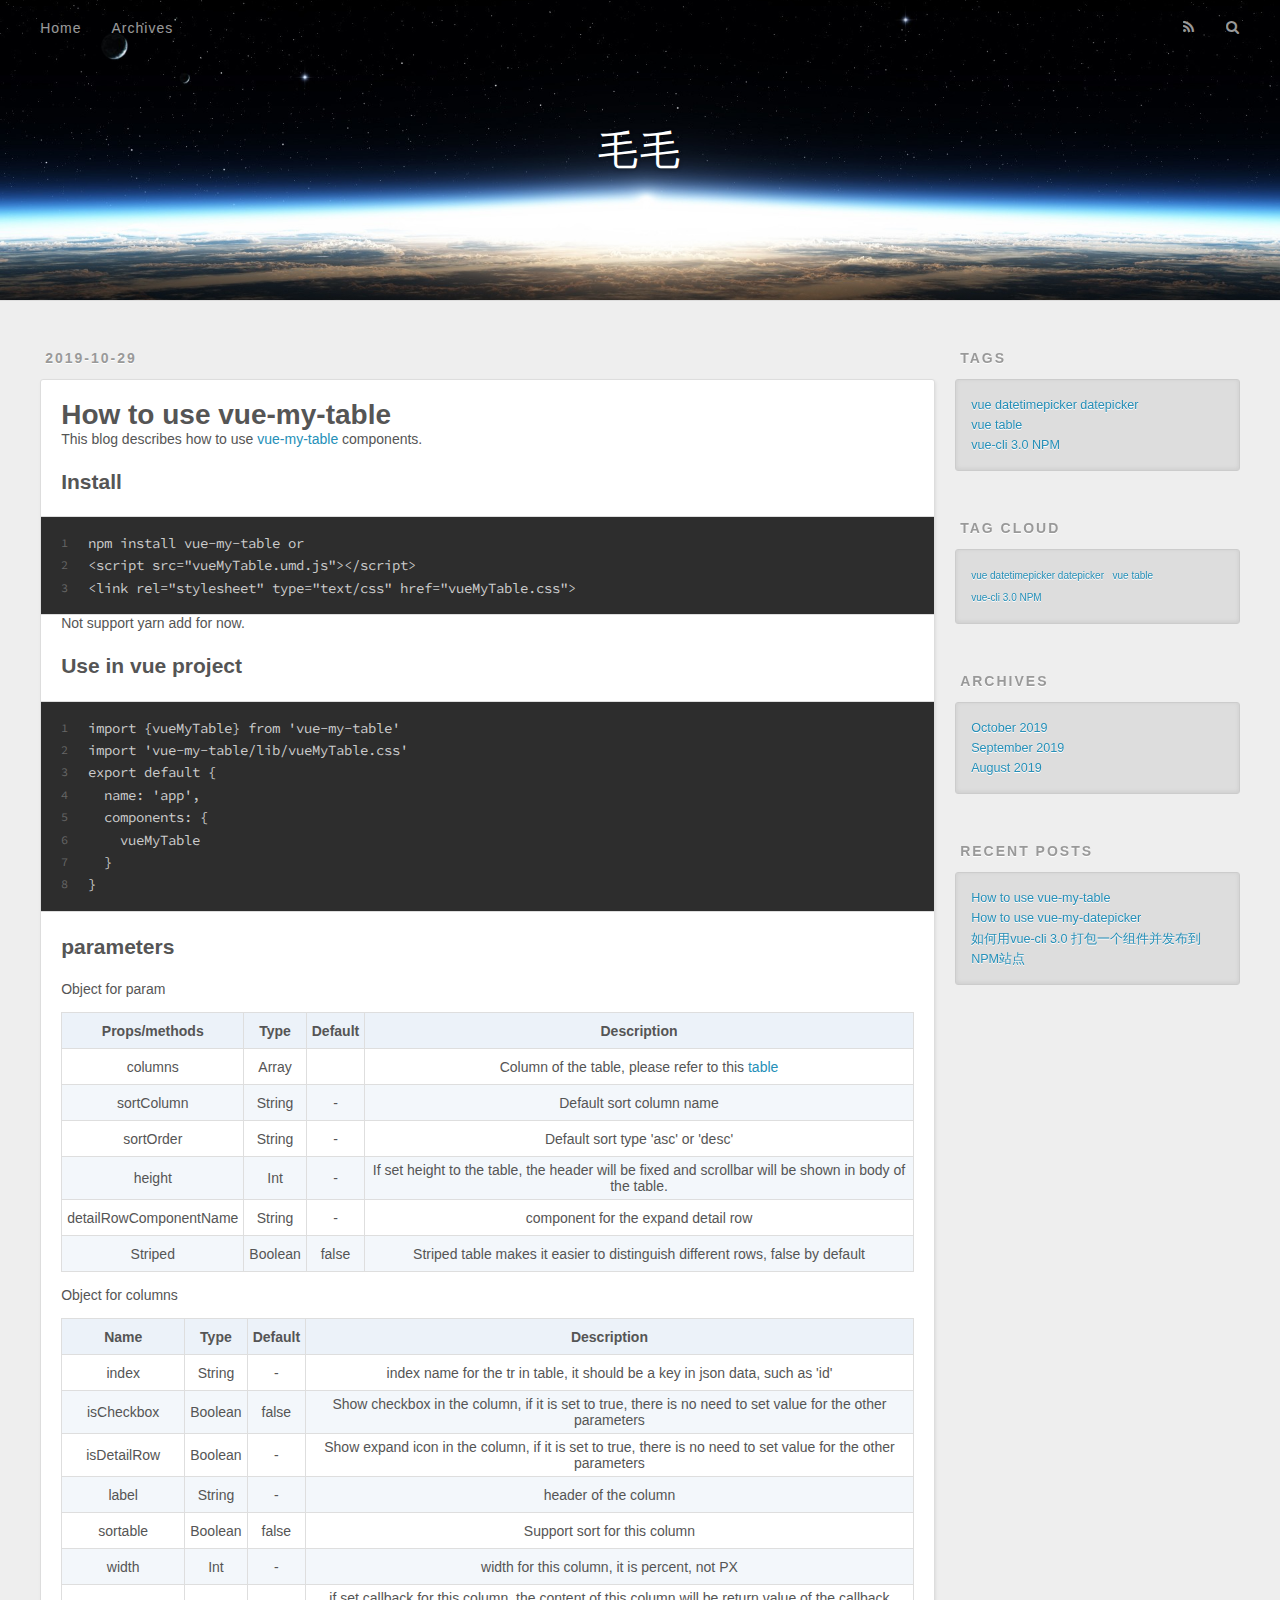
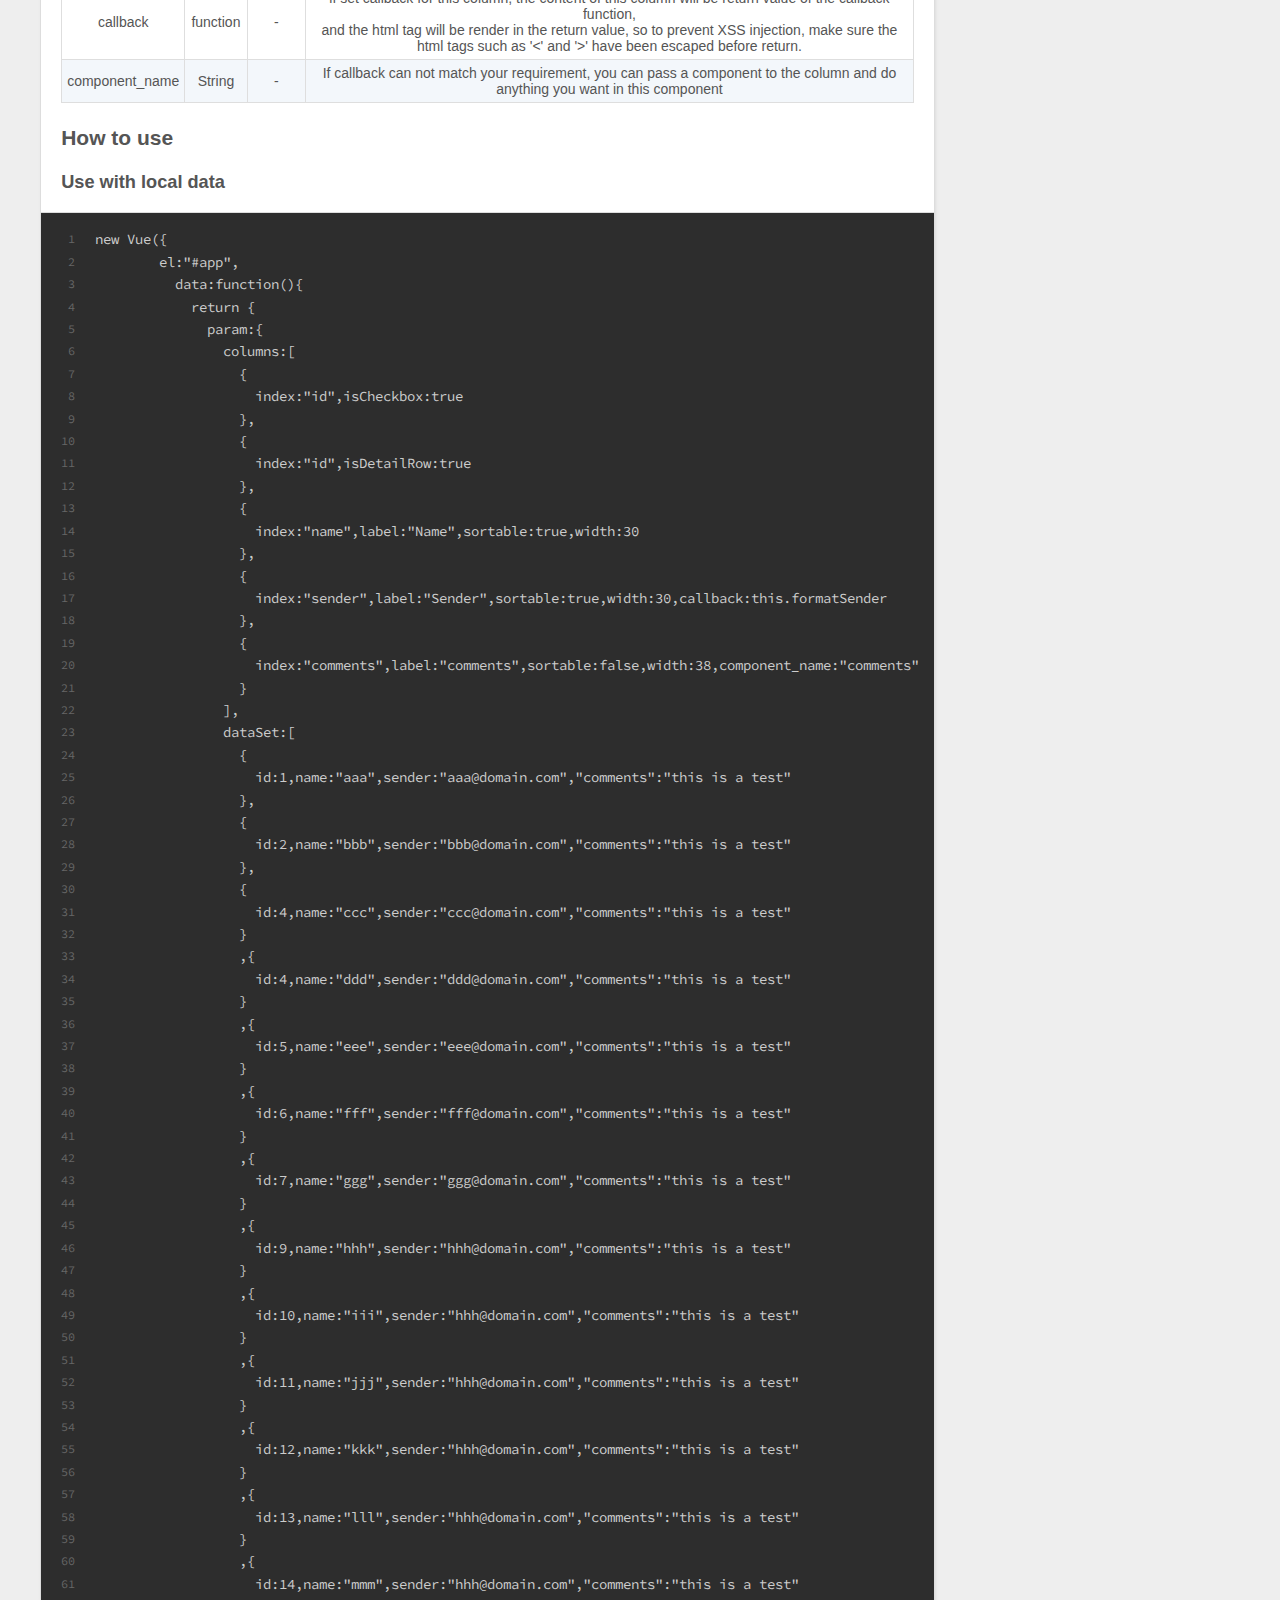
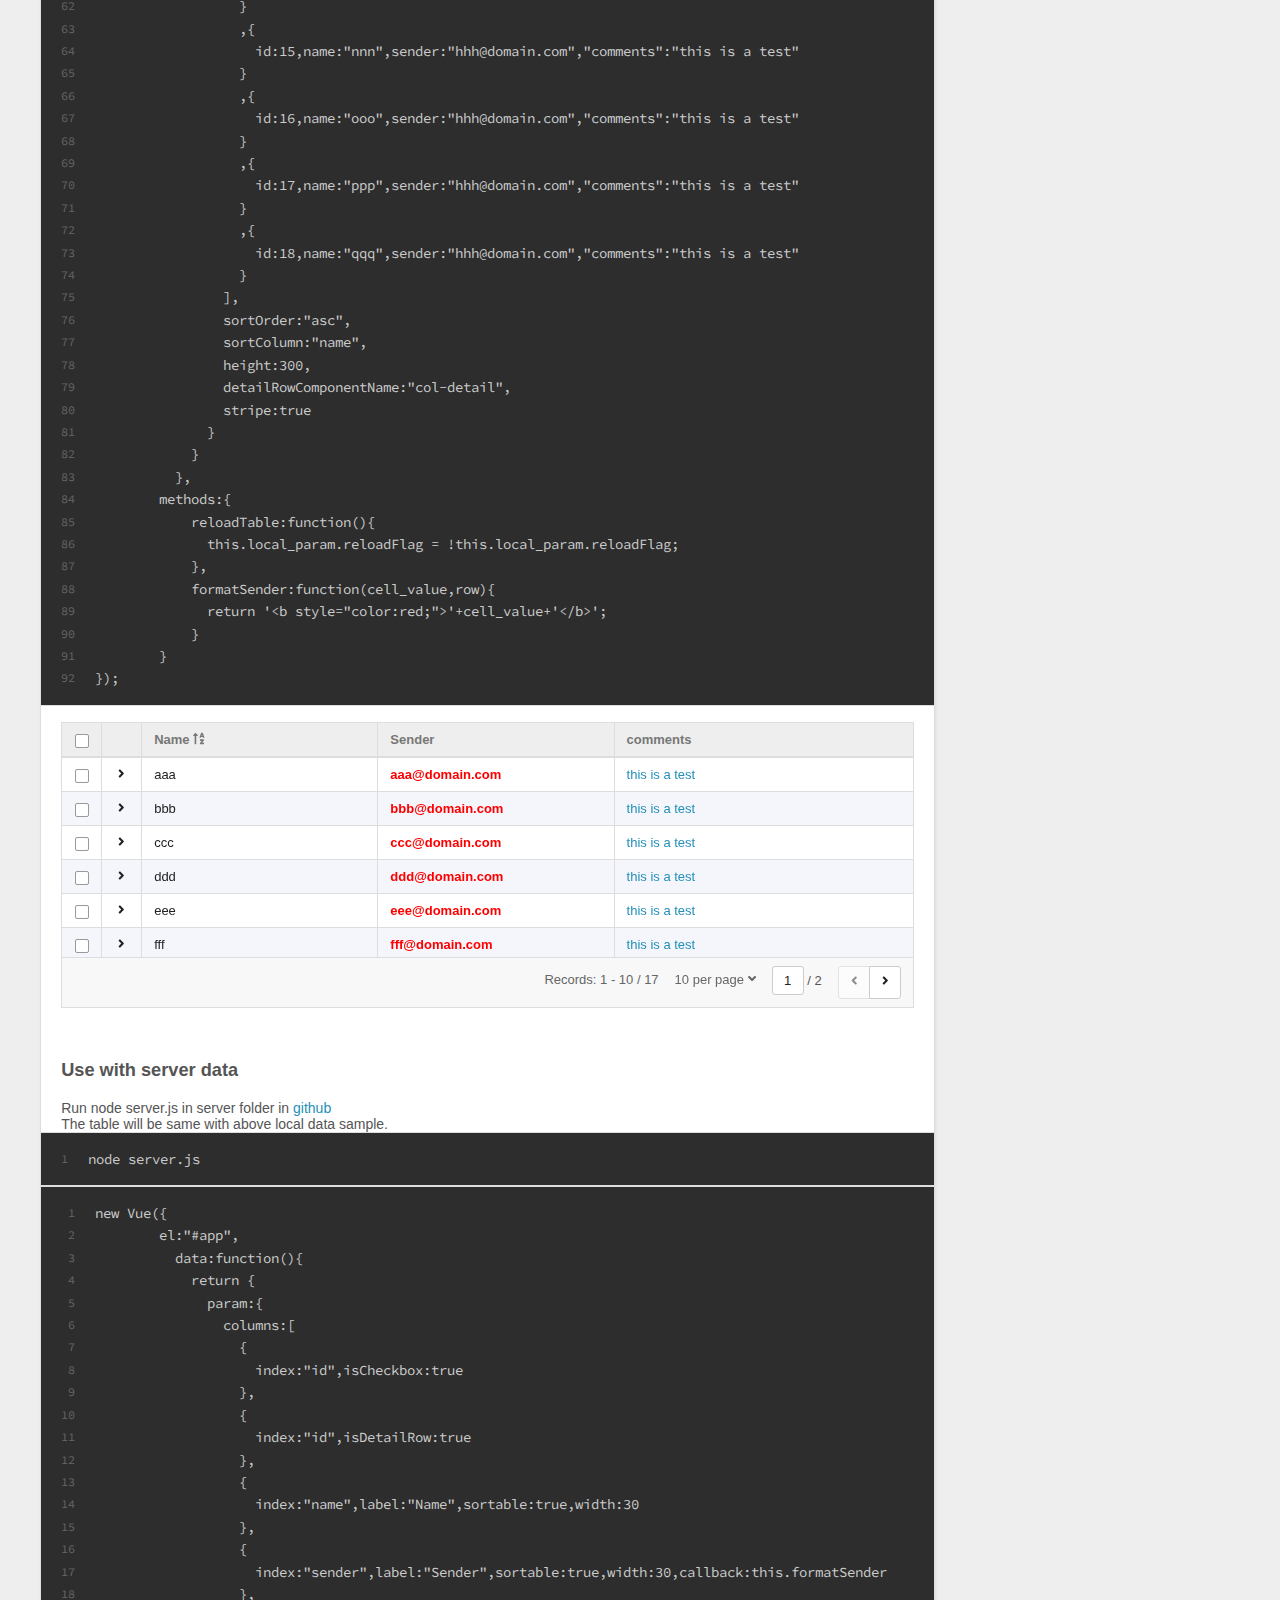
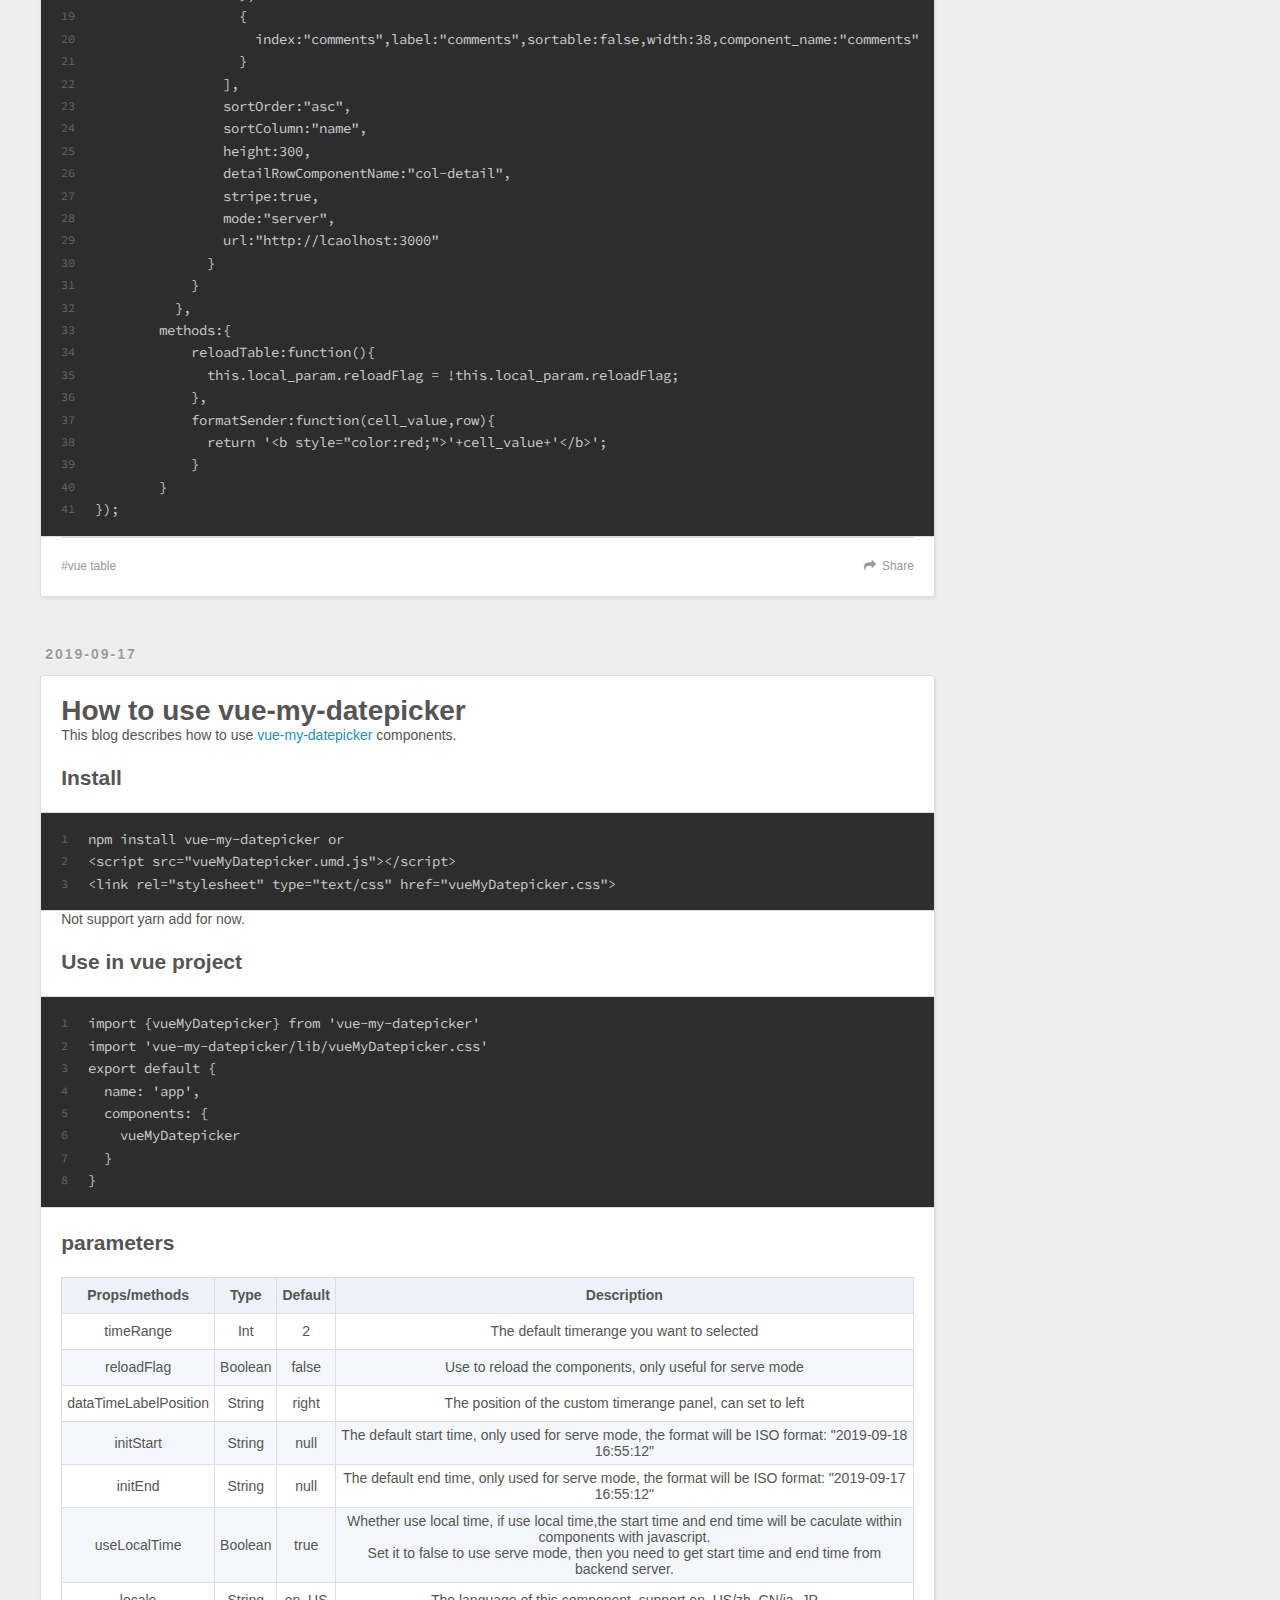
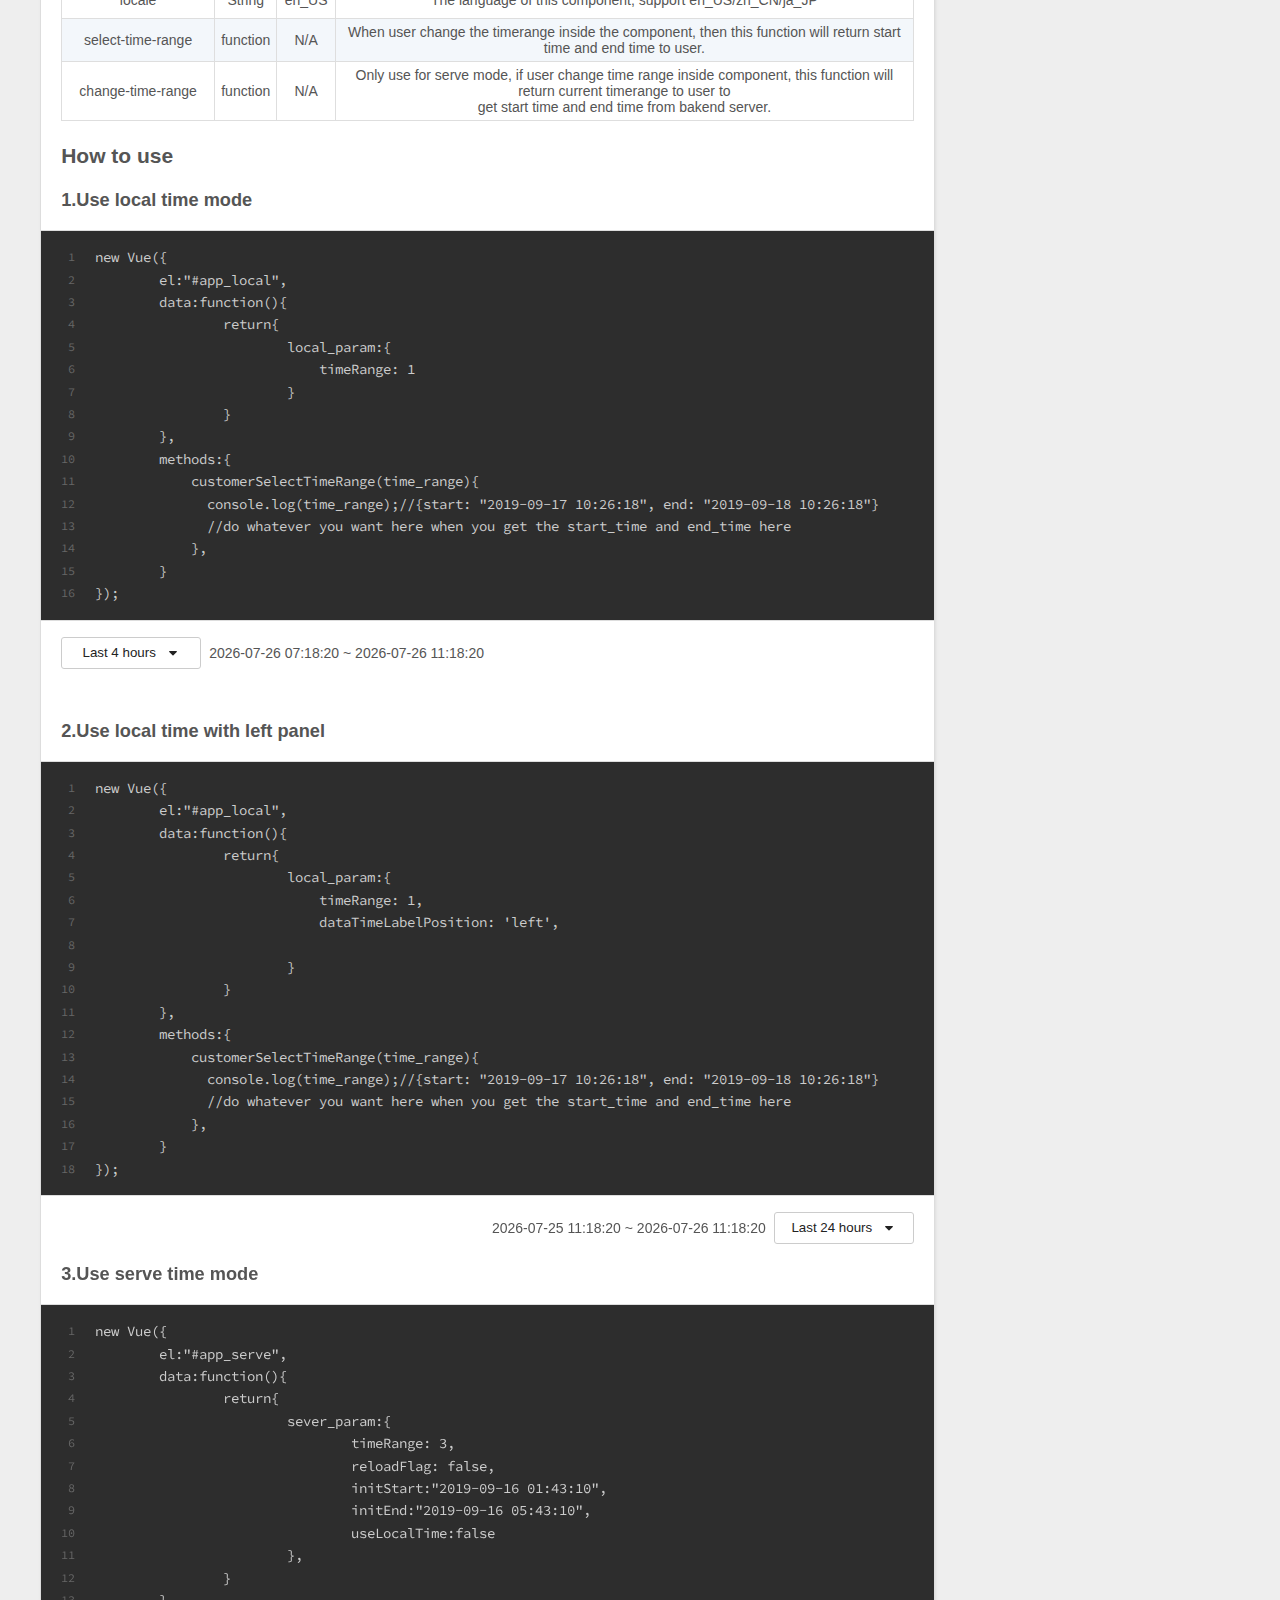
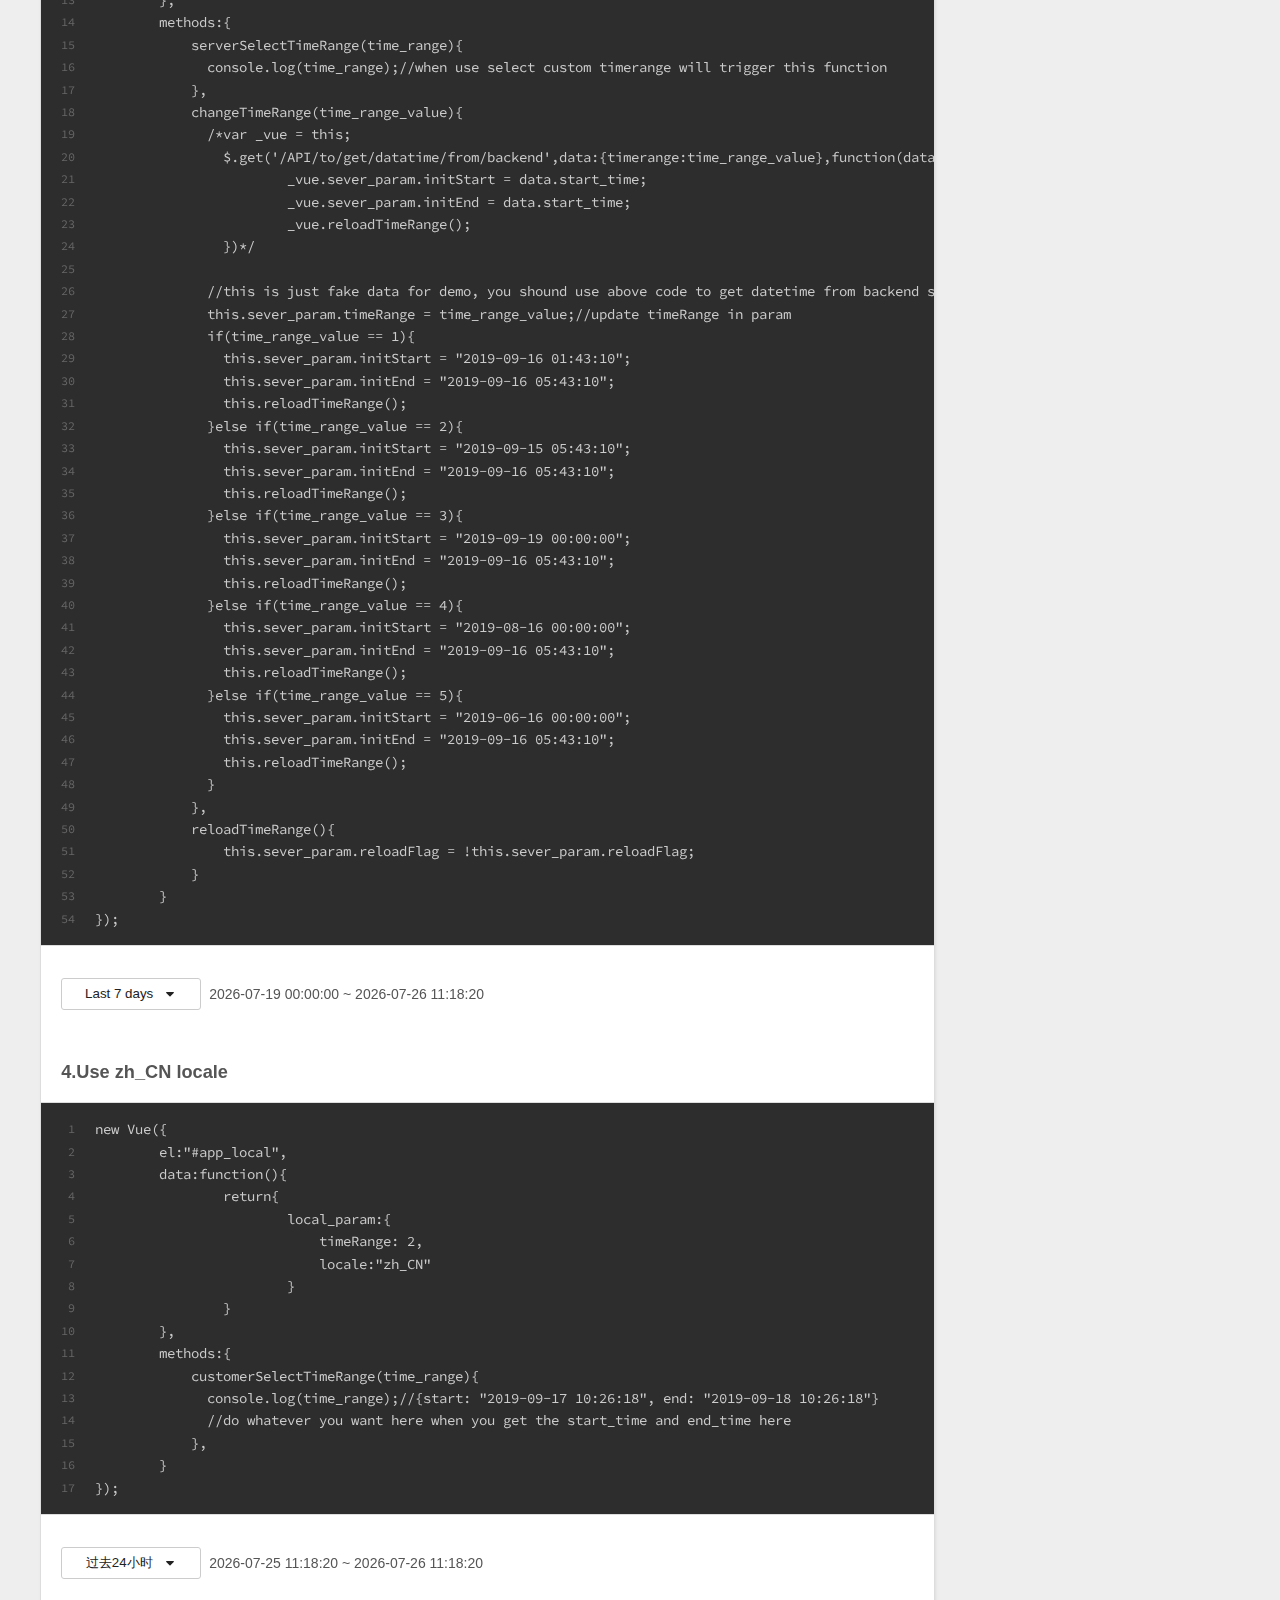
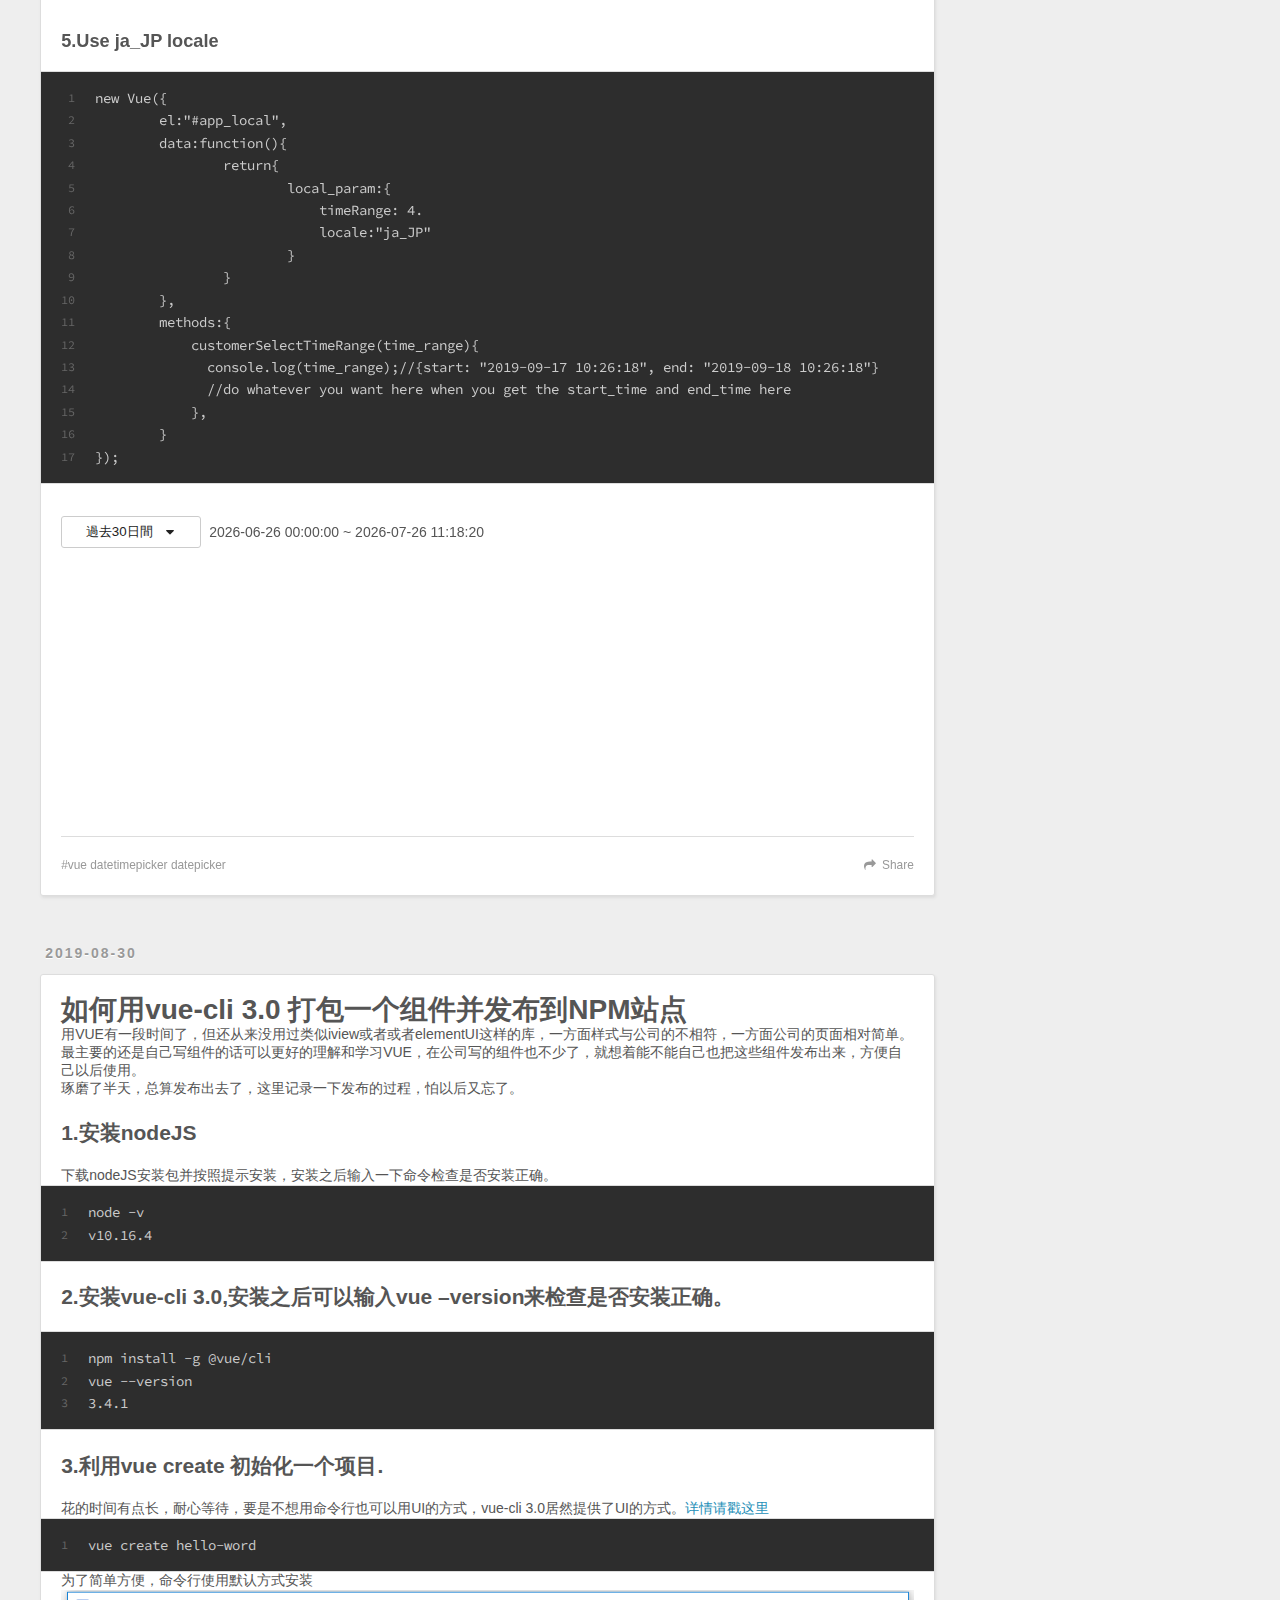
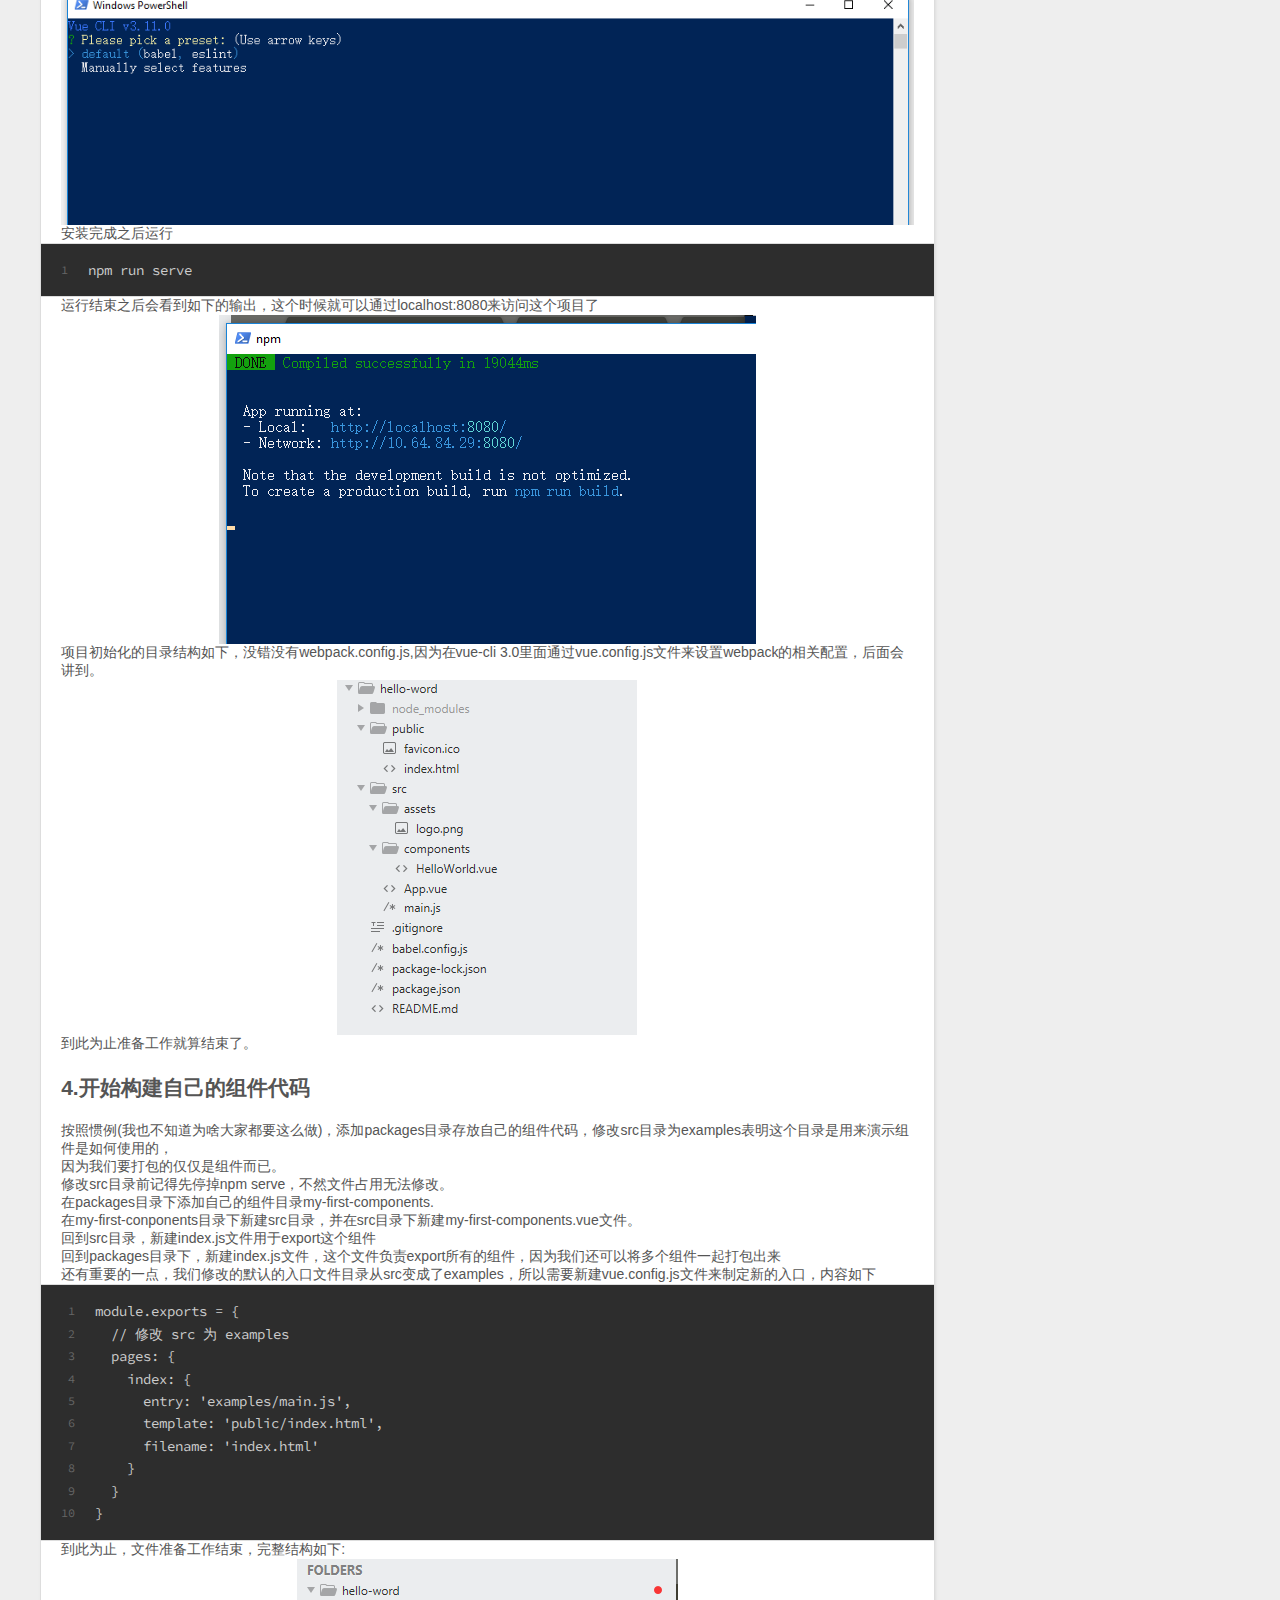
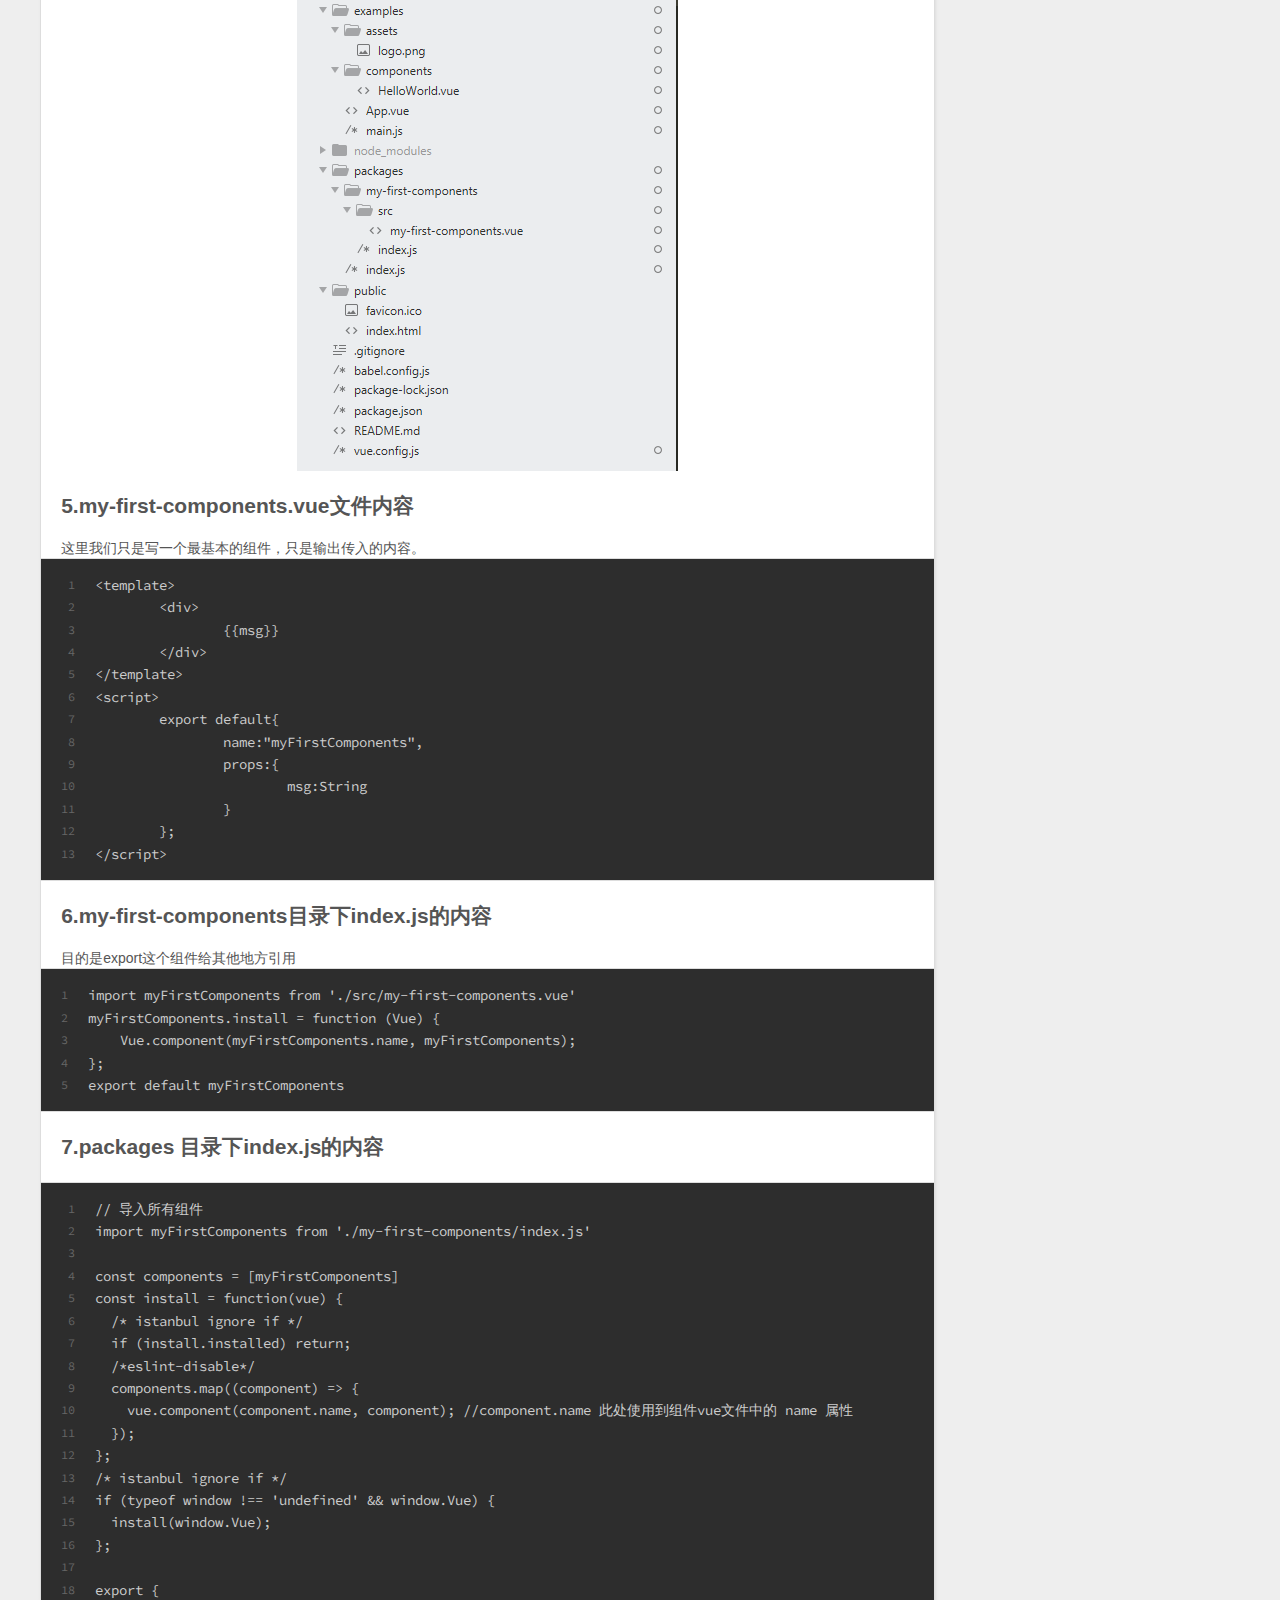
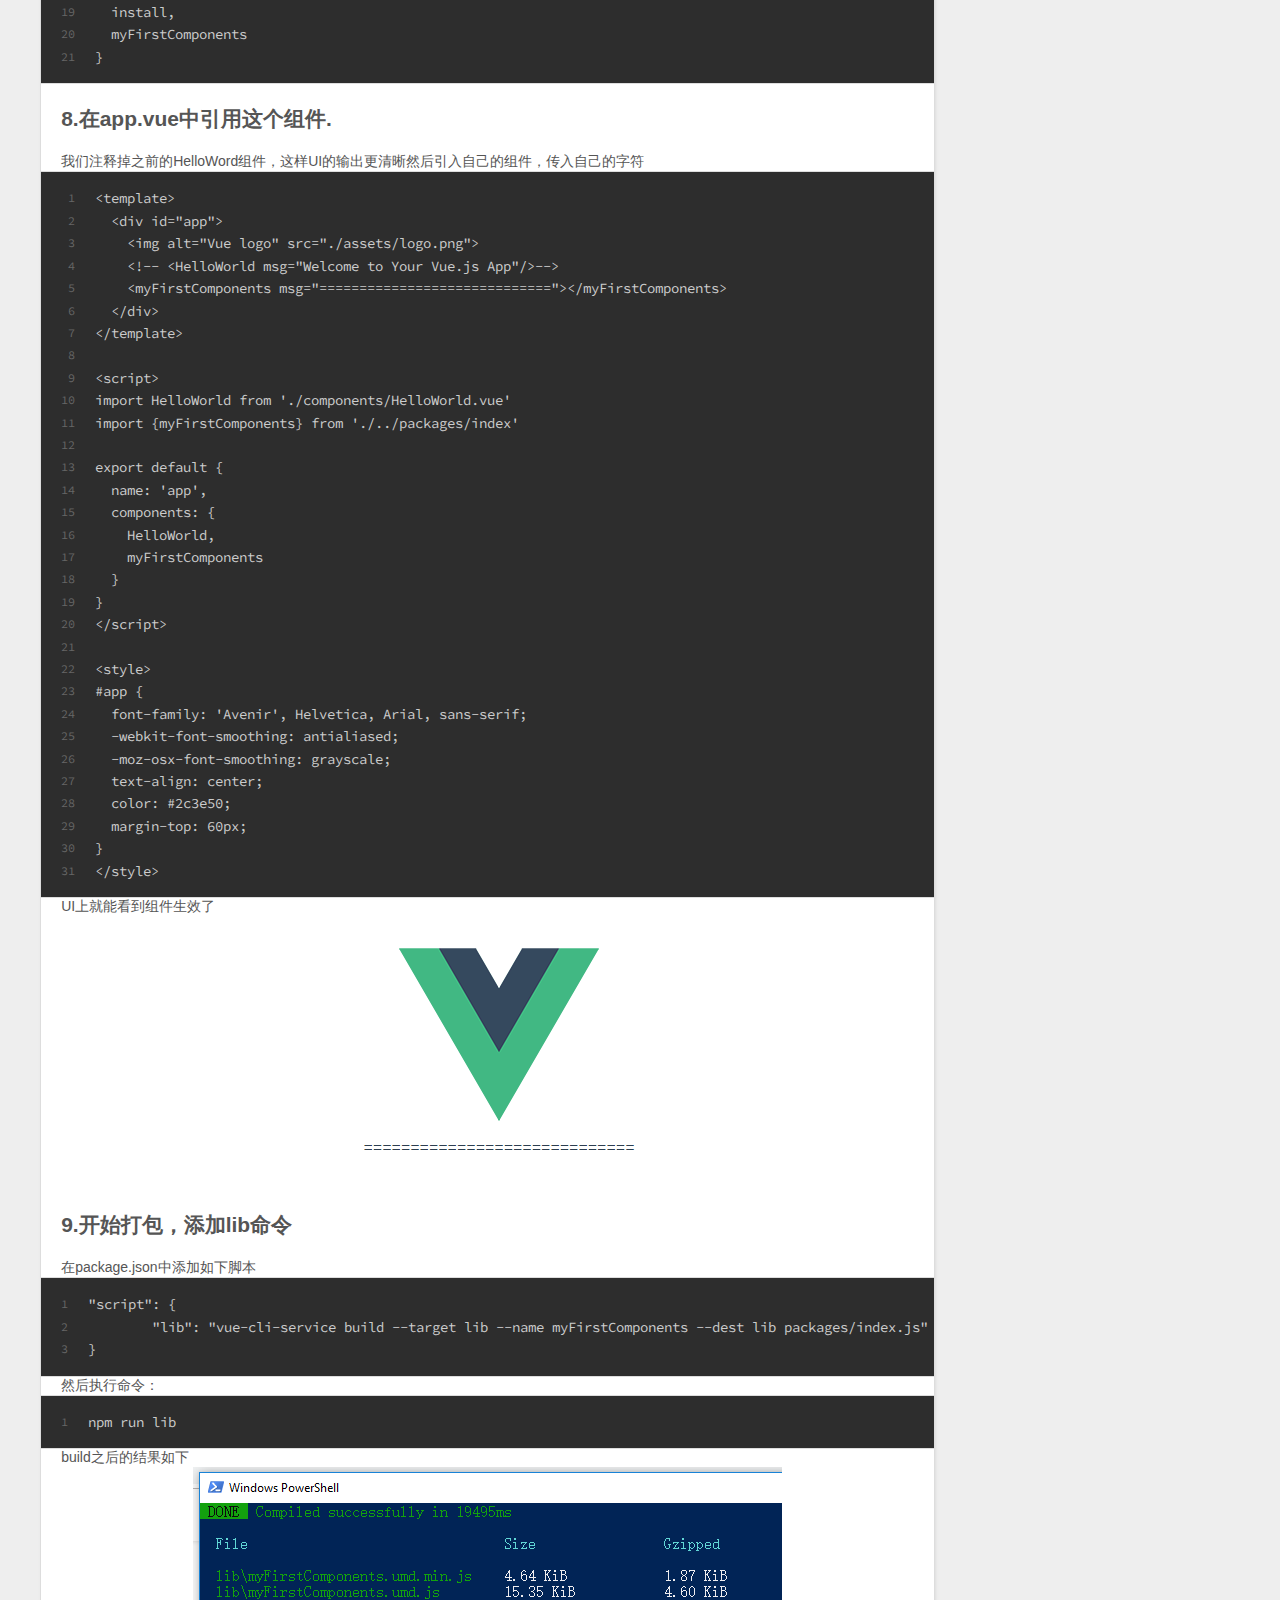
==== commit a345ed16: "Site updated: 2019-11-01 15:36:13" ====
--- a/index.html
+++ b/index.html
@@ -204,7 +204,7 @@
 <h2 id="How-to-use"><a href="#How-to-use" class="headerlink" title="How to use"></a>How to use</h2><script type="text/javascript" src="/js/vue.js"></script>
 <script type="text/javascript" src="/js/vueMyTable.umd.js"></script>
 
-<figure class="highlight plain"><table><tr><td class="gutter"><pre><span class="line">1</span><br><span class="line">2</span><br><span class="line">3</span><br><span class="line">4</span><br><span class="line">5</span><br><span class="line">6</span><br><span class="line">7</span><br><span class="line">8</span><br><span class="line">9</span><br><span class="line">10</span><br><span class="line">11</span><br><span class="line">12</span><br><span class="line">13</span><br><span class="line">14</span><br><span class="line">15</span><br><span class="line">16</span><br><span class="line">17</span><br><span class="line">18</span><br><span class="line">19</span><br><span class="line">20</span><br><span class="line">21</span><br><span class="line">22</span><br><span class="line">23</span><br><span class="line">24</span><br><span class="line">25</span><br><span class="line">26</span><br><span class="line">27</span><br><span class="line">28</span><br><span class="line">29</span><br><span class="line">30</span><br><span class="line">31</span><br><span class="line">32</span><br><span class="line">33</span><br><span class="line">34</span><br><span class="line">35</span><br><span class="line">36</span><br><span class="line">37</span><br><span class="line">38</span><br><span class="line">39</span><br><span class="line">40</span><br><span class="line">41</span><br><span class="line">42</span><br><span class="line">43</span><br><span class="line">44</span><br><span class="line">45</span><br><span class="line">46</span><br><span class="line">47</span><br><span class="line">48</span><br><span class="line">49</span><br><span class="line">50</span><br><span class="line">51</span><br><span class="line">52</span><br><span class="line">53</span><br><span class="line">54</span><br><span class="line">55</span><br><span class="line">56</span><br><span class="line">57</span><br><span class="line">58</span><br><span class="line">59</span><br><span class="line">60</span><br><span class="line">61</span><br><span class="line">62</span><br><span class="line">63</span><br><span class="line">64</span><br><span class="line">65</span><br><span class="line">66</span><br><span class="line">67</span><br><span class="line">68</span><br><span class="line">69</span><br><span class="line">70</span><br><span class="line">71</span><br><span class="line">72</span><br><span class="line">73</span><br><span class="line">74</span><br><span class="line">75</span><br><span class="line">76</span><br><span class="line">77</span><br><span class="line">78</span><br><span class="line">79</span><br><span class="line">80</span><br><span class="line">81</span><br><span class="line">82</span><br><span class="line">83</span><br><span class="line">84</span><br><span class="line">85</span><br><span class="line">86</span><br><span class="line">87</span><br><span class="line">88</span><br><span class="line">89</span><br><span class="line">90</span><br><span class="line">91</span><br><span class="line">92</span><br></pre></td><td class="code"><pre><span class="line">new Vue(&#123;</span><br><span class="line">	el:&quot;#app&quot;,</span><br><span class="line">	  data:function()&#123;</span><br><span class="line">	    return &#123;</span><br><span class="line">	      param:&#123;</span><br><span class="line">	        columns:[</span><br><span class="line">	          &#123;</span><br><span class="line">	            index:&quot;id&quot;,isCheckbox:true</span><br><span class="line">	          &#125;,</span><br><span class="line">	          &#123;</span><br><span class="line">	            index:&quot;id&quot;,isDetailRow:true</span><br><span class="line">	          &#125;,</span><br><span class="line">	          &#123;</span><br><span class="line">	            index:&quot;name&quot;,label:&quot;Name&quot;,sortable:true,width:30</span><br><span class="line">	          &#125;,</span><br><span class="line">	          &#123;</span><br><span class="line">	            index:&quot;sender&quot;,label:&quot;Sender&quot;,sortable:true,width:30,callback:this.formatSender</span><br><span class="line">	          &#125;,</span><br><span class="line">	          &#123;</span><br><span class="line">	            index:&quot;comments&quot;,label:&quot;comments&quot;,sortable:false,width:38,component_name:&quot;comments&quot;</span><br><span class="line">	          &#125;</span><br><span class="line">	        ],</span><br><span class="line">	        dataSet:[</span><br><span class="line">	          &#123;</span><br><span class="line">	            id:1,name:&quot;aaa&quot;,sender:&quot;aaa@domain.com&quot;,&quot;comments&quot;:&quot;this is a test&quot;</span><br><span class="line">	          &#125;,</span><br><span class="line">	          &#123;</span><br><span class="line">	            id:2,name:&quot;bbb&quot;,sender:&quot;bbb@domain.com&quot;,&quot;comments&quot;:&quot;this is a test&quot;</span><br><span class="line">	          &#125;,</span><br><span class="line">	          &#123;</span><br><span class="line">	            id:4,name:&quot;ccc&quot;,sender:&quot;ccc@domain.com&quot;,&quot;comments&quot;:&quot;this is a test&quot;</span><br><span class="line">	          &#125;</span><br><span class="line">	          ,&#123;</span><br><span class="line">	            id:4,name:&quot;ddd&quot;,sender:&quot;ddd@domain.com&quot;,&quot;comments&quot;:&quot;this is a test&quot;</span><br><span class="line">	          &#125;</span><br><span class="line">	          ,&#123;</span><br><span class="line">	            id:5,name:&quot;eee&quot;,sender:&quot;eee@domain.com&quot;,&quot;comments&quot;:&quot;this is a test&quot;</span><br><span class="line">	          &#125;</span><br><span class="line">	          ,&#123;</span><br><span class="line">	            id:6,name:&quot;fff&quot;,sender:&quot;fff@domain.com&quot;,&quot;comments&quot;:&quot;this is a test&quot;</span><br><span class="line">	          &#125;</span><br><span class="line">	          ,&#123;</span><br><span class="line">	            id:7,name:&quot;ggg&quot;,sender:&quot;ggg@domain.com&quot;,&quot;comments&quot;:&quot;this is a test&quot;</span><br><span class="line">	          &#125;</span><br><span class="line">	          ,&#123;</span><br><span class="line">	            id:9,name:&quot;hhh&quot;,sender:&quot;hhh@domain.com&quot;,&quot;comments&quot;:&quot;this is a test&quot;</span><br><span class="line">	          &#125;</span><br><span class="line">	          ,&#123;</span><br><span class="line">	            id:10,name:&quot;iii&quot;,sender:&quot;hhh@domain.com&quot;,&quot;comments&quot;:&quot;this is a test&quot;</span><br><span class="line">	          &#125;</span><br><span class="line">	          ,&#123;</span><br><span class="line">	            id:11,name:&quot;jjj&quot;,sender:&quot;hhh@domain.com&quot;,&quot;comments&quot;:&quot;this is a test&quot;</span><br><span class="line">	          &#125;</span><br><span class="line">	          ,&#123;</span><br><span class="line">	            id:12,name:&quot;kkk&quot;,sender:&quot;hhh@domain.com&quot;,&quot;comments&quot;:&quot;this is a test&quot;</span><br><span class="line">	          &#125;</span><br><span class="line">	          ,&#123;</span><br><span class="line">	            id:13,name:&quot;lll&quot;,sender:&quot;hhh@domain.com&quot;,&quot;comments&quot;:&quot;this is a test&quot;</span><br><span class="line">	          &#125;</span><br><span class="line">	          ,&#123;</span><br><span class="line">	            id:14,name:&quot;mmm&quot;,sender:&quot;hhh@domain.com&quot;,&quot;comments&quot;:&quot;this is a test&quot;</span><br><span class="line">	          &#125;</span><br><span class="line">	          ,&#123;</span><br><span class="line">	            id:15,name:&quot;nnn&quot;,sender:&quot;hhh@domain.com&quot;,&quot;comments&quot;:&quot;this is a test&quot;</span><br><span class="line">	          &#125;</span><br><span class="line">	          ,&#123;</span><br><span class="line">	            id:16,name:&quot;ooo&quot;,sender:&quot;hhh@domain.com&quot;,&quot;comments&quot;:&quot;this is a test&quot;</span><br><span class="line">	          &#125;</span><br><span class="line">	          ,&#123;</span><br><span class="line">	            id:17,name:&quot;ppp&quot;,sender:&quot;hhh@domain.com&quot;,&quot;comments&quot;:&quot;this is a test&quot;</span><br><span class="line">	          &#125;</span><br><span class="line">	          ,&#123;</span><br><span class="line">	            id:18,name:&quot;qqq&quot;,sender:&quot;hhh@domain.com&quot;,&quot;comments&quot;:&quot;this is a test&quot;</span><br><span class="line">	          &#125;</span><br><span class="line">	        ],</span><br><span class="line">	        sortOrder:&quot;asc&quot;,</span><br><span class="line">	        sortColumn:&quot;name&quot;,</span><br><span class="line">	        height:300,</span><br><span class="line">	        detailRowComponentName:&quot;col-detail&quot;,</span><br><span class="line">	        stripe:true  </span><br><span class="line">	      &#125;</span><br><span class="line">	    &#125;</span><br><span class="line">	  &#125;,</span><br><span class="line">	methods:&#123;</span><br><span class="line">	    reloadTable:function()&#123;</span><br><span class="line">	      this.local_param.reloadFlag = !this.local_param.reloadFlag;</span><br><span class="line">	    &#125;,</span><br><span class="line">	    formatSender:function(cell_value,row)&#123;</span><br><span class="line">	      return &apos;&lt;b style=&quot;color:red;&quot;&gt;&apos;+cell_value+&apos;&lt;/b&gt;&apos;;</span><br><span class="line">	    &#125;   			</span><br><span class="line">	&#125;</span><br><span class="line">&#125;);</span><br></pre></td></tr></table></figure>
+<h3 id="Use-with-local-data"><a href="#Use-with-local-data" class="headerlink" title="Use with local data"></a>Use with local data</h3><figure class="highlight plain"><table><tr><td class="gutter"><pre><span class="line">1</span><br><span class="line">2</span><br><span class="line">3</span><br><span class="line">4</span><br><span class="line">5</span><br><span class="line">6</span><br><span class="line">7</span><br><span class="line">8</span><br><span class="line">9</span><br><span class="line">10</span><br><span class="line">11</span><br><span class="line">12</span><br><span class="line">13</span><br><span class="line">14</span><br><span class="line">15</span><br><span class="line">16</span><br><span class="line">17</span><br><span class="line">18</span><br><span class="line">19</span><br><span class="line">20</span><br><span class="line">21</span><br><span class="line">22</span><br><span class="line">23</span><br><span class="line">24</span><br><span class="line">25</span><br><span class="line">26</span><br><span class="line">27</span><br><span class="line">28</span><br><span class="line">29</span><br><span class="line">30</span><br><span class="line">31</span><br><span class="line">32</span><br><span class="line">33</span><br><span class="line">34</span><br><span class="line">35</span><br><span class="line">36</span><br><span class="line">37</span><br><span class="line">38</span><br><span class="line">39</span><br><span class="line">40</span><br><span class="line">41</span><br><span class="line">42</span><br><span class="line">43</span><br><span class="line">44</span><br><span class="line">45</span><br><span class="line">46</span><br><span class="line">47</span><br><span class="line">48</span><br><span class="line">49</span><br><span class="line">50</span><br><span class="line">51</span><br><span class="line">52</span><br><span class="line">53</span><br><span class="line">54</span><br><span class="line">55</span><br><span class="line">56</span><br><span class="line">57</span><br><span class="line">58</span><br><span class="line">59</span><br><span class="line">60</span><br><span class="line">61</span><br><span class="line">62</span><br><span class="line">63</span><br><span class="line">64</span><br><span class="line">65</span><br><span class="line">66</span><br><span class="line">67</span><br><span class="line">68</span><br><span class="line">69</span><br><span class="line">70</span><br><span class="line">71</span><br><span class="line">72</span><br><span class="line">73</span><br><span class="line">74</span><br><span class="line">75</span><br><span class="line">76</span><br><span class="line">77</span><br><span class="line">78</span><br><span class="line">79</span><br><span class="line">80</span><br><span class="line">81</span><br><span class="line">82</span><br><span class="line">83</span><br><span class="line">84</span><br><span class="line">85</span><br><span class="line">86</span><br><span class="line">87</span><br><span class="line">88</span><br><span class="line">89</span><br><span class="line">90</span><br><span class="line">91</span><br><span class="line">92</span><br></pre></td><td class="code"><pre><span class="line">new Vue(&#123;</span><br><span class="line">	el:&quot;#app&quot;,</span><br><span class="line">	  data:function()&#123;</span><br><span class="line">	    return &#123;</span><br><span class="line">	      param:&#123;</span><br><span class="line">	        columns:[</span><br><span class="line">	          &#123;</span><br><span class="line">	            index:&quot;id&quot;,isCheckbox:true</span><br><span class="line">	          &#125;,</span><br><span class="line">	          &#123;</span><br><span class="line">	            index:&quot;id&quot;,isDetailRow:true</span><br><span class="line">	          &#125;,</span><br><span class="line">	          &#123;</span><br><span class="line">	            index:&quot;name&quot;,label:&quot;Name&quot;,sortable:true,width:30</span><br><span class="line">	          &#125;,</span><br><span class="line">	          &#123;</span><br><span class="line">	            index:&quot;sender&quot;,label:&quot;Sender&quot;,sortable:true,width:30,callback:this.formatSender</span><br><span class="line">	          &#125;,</span><br><span class="line">	          &#123;</span><br><span class="line">	            index:&quot;comments&quot;,label:&quot;comments&quot;,sortable:false,width:38,component_name:&quot;comments&quot;</span><br><span class="line">	          &#125;</span><br><span class="line">	        ],</span><br><span class="line">	        dataSet:[</span><br><span class="line">	          &#123;</span><br><span class="line">	            id:1,name:&quot;aaa&quot;,sender:&quot;aaa@domain.com&quot;,&quot;comments&quot;:&quot;this is a test&quot;</span><br><span class="line">	          &#125;,</span><br><span class="line">	          &#123;</span><br><span class="line">	            id:2,name:&quot;bbb&quot;,sender:&quot;bbb@domain.com&quot;,&quot;comments&quot;:&quot;this is a test&quot;</span><br><span class="line">	          &#125;,</span><br><span class="line">	          &#123;</span><br><span class="line">	            id:4,name:&quot;ccc&quot;,sender:&quot;ccc@domain.com&quot;,&quot;comments&quot;:&quot;this is a test&quot;</span><br><span class="line">	          &#125;</span><br><span class="line">	          ,&#123;</span><br><span class="line">	            id:4,name:&quot;ddd&quot;,sender:&quot;ddd@domain.com&quot;,&quot;comments&quot;:&quot;this is a test&quot;</span><br><span class="line">	          &#125;</span><br><span class="line">	          ,&#123;</span><br><span class="line">	            id:5,name:&quot;eee&quot;,sender:&quot;eee@domain.com&quot;,&quot;comments&quot;:&quot;this is a test&quot;</span><br><span class="line">	          &#125;</span><br><span class="line">	          ,&#123;</span><br><span class="line">	            id:6,name:&quot;fff&quot;,sender:&quot;fff@domain.com&quot;,&quot;comments&quot;:&quot;this is a test&quot;</span><br><span class="line">	          &#125;</span><br><span class="line">	          ,&#123;</span><br><span class="line">	            id:7,name:&quot;ggg&quot;,sender:&quot;ggg@domain.com&quot;,&quot;comments&quot;:&quot;this is a test&quot;</span><br><span class="line">	          &#125;</span><br><span class="line">	          ,&#123;</span><br><span class="line">	            id:9,name:&quot;hhh&quot;,sender:&quot;hhh@domain.com&quot;,&quot;comments&quot;:&quot;this is a test&quot;</span><br><span class="line">	          &#125;</span><br><span class="line">	          ,&#123;</span><br><span class="line">	            id:10,name:&quot;iii&quot;,sender:&quot;hhh@domain.com&quot;,&quot;comments&quot;:&quot;this is a test&quot;</span><br><span class="line">	          &#125;</span><br><span class="line">	          ,&#123;</span><br><span class="line">	            id:11,name:&quot;jjj&quot;,sender:&quot;hhh@domain.com&quot;,&quot;comments&quot;:&quot;this is a test&quot;</span><br><span class="line">	          &#125;</span><br><span class="line">	          ,&#123;</span><br><span class="line">	            id:12,name:&quot;kkk&quot;,sender:&quot;hhh@domain.com&quot;,&quot;comments&quot;:&quot;this is a test&quot;</span><br><span class="line">	          &#125;</span><br><span class="line">	          ,&#123;</span><br><span class="line">	            id:13,name:&quot;lll&quot;,sender:&quot;hhh@domain.com&quot;,&quot;comments&quot;:&quot;this is a test&quot;</span><br><span class="line">	          &#125;</span><br><span class="line">	          ,&#123;</span><br><span class="line">	            id:14,name:&quot;mmm&quot;,sender:&quot;hhh@domain.com&quot;,&quot;comments&quot;:&quot;this is a test&quot;</span><br><span class="line">	          &#125;</span><br><span class="line">	          ,&#123;</span><br><span class="line">	            id:15,name:&quot;nnn&quot;,sender:&quot;hhh@domain.com&quot;,&quot;comments&quot;:&quot;this is a test&quot;</span><br><span class="line">	          &#125;</span><br><span class="line">	          ,&#123;</span><br><span class="line">	            id:16,name:&quot;ooo&quot;,sender:&quot;hhh@domain.com&quot;,&quot;comments&quot;:&quot;this is a test&quot;</span><br><span class="line">	          &#125;</span><br><span class="line">	          ,&#123;</span><br><span class="line">	            id:17,name:&quot;ppp&quot;,sender:&quot;hhh@domain.com&quot;,&quot;comments&quot;:&quot;this is a test&quot;</span><br><span class="line">	          &#125;</span><br><span class="line">	          ,&#123;</span><br><span class="line">	            id:18,name:&quot;qqq&quot;,sender:&quot;hhh@domain.com&quot;,&quot;comments&quot;:&quot;this is a test&quot;</span><br><span class="line">	          &#125;</span><br><span class="line">	        ],</span><br><span class="line">	        sortOrder:&quot;asc&quot;,</span><br><span class="line">	        sortColumn:&quot;name&quot;,</span><br><span class="line">	        height:300,</span><br><span class="line">	        detailRowComponentName:&quot;col-detail&quot;,</span><br><span class="line">	        stripe:true  </span><br><span class="line">	      &#125;</span><br><span class="line">	    &#125;</span><br><span class="line">	  &#125;,</span><br><span class="line">	methods:&#123;</span><br><span class="line">	    reloadTable:function()&#123;</span><br><span class="line">	      this.local_param.reloadFlag = !this.local_param.reloadFlag;</span><br><span class="line">	    &#125;,</span><br><span class="line">	    formatSender:function(cell_value,row)&#123;</span><br><span class="line">	      return &apos;&lt;b style=&quot;color:red;&quot;&gt;&apos;+cell_value+&apos;&lt;/b&gt;&apos;;</span><br><span class="line">	    &#125;   			</span><br><span class="line">	&#125;</span><br><span class="line">&#125;);</span><br></pre></td></tr></table></figure>
 
 <br>
 <div id="app">
@@ -213,6 +213,11 @@
 <br>
 <br>
 
+
+<h3 id="Use-with-server-data"><a href="#Use-with-server-data" class="headerlink" title="Use with server data"></a>Use with server data</h3><p>Run node server.js in server folder in <a href="https://github.com/biechao/vue-my-table" target="_blank" rel="noopener">github</a><br>The table will be same with above local data sample.</p>
+<figure class="highlight plain"><table><tr><td class="gutter"><pre><span class="line">1</span><br></pre></td><td class="code"><pre><span class="line">node server.js</span><br></pre></td></tr></table></figure>
+
+<figure class="highlight plain"><table><tr><td class="gutter"><pre><span class="line">1</span><br><span class="line">2</span><br><span class="line">3</span><br><span class="line">4</span><br><span class="line">5</span><br><span class="line">6</span><br><span class="line">7</span><br><span class="line">8</span><br><span class="line">9</span><br><span class="line">10</span><br><span class="line">11</span><br><span class="line">12</span><br><span class="line">13</span><br><span class="line">14</span><br><span class="line">15</span><br><span class="line">16</span><br><span class="line">17</span><br><span class="line">18</span><br><span class="line">19</span><br><span class="line">20</span><br><span class="line">21</span><br><span class="line">22</span><br><span class="line">23</span><br><span class="line">24</span><br><span class="line">25</span><br><span class="line">26</span><br><span class="line">27</span><br><span class="line">28</span><br><span class="line">29</span><br><span class="line">30</span><br><span class="line">31</span><br><span class="line">32</span><br><span class="line">33</span><br><span class="line">34</span><br><span class="line">35</span><br><span class="line">36</span><br><span class="line">37</span><br><span class="line">38</span><br><span class="line">39</span><br><span class="line">40</span><br><span class="line">41</span><br></pre></td><td class="code"><pre><span class="line">new Vue(&#123;</span><br><span class="line">	el:&quot;#app&quot;,</span><br><span class="line">	  data:function()&#123;</span><br><span class="line">	    return &#123;</span><br><span class="line">	      param:&#123;</span><br><span class="line">	        columns:[</span><br><span class="line">	          &#123;</span><br><span class="line">	            index:&quot;id&quot;,isCheckbox:true</span><br><span class="line">	          &#125;,</span><br><span class="line">	          &#123;</span><br><span class="line">	            index:&quot;id&quot;,isDetailRow:true</span><br><span class="line">	          &#125;,</span><br><span class="line">	          &#123;</span><br><span class="line">	            index:&quot;name&quot;,label:&quot;Name&quot;,sortable:true,width:30</span><br><span class="line">	          &#125;,</span><br><span class="line">	          &#123;</span><br><span class="line">	            index:&quot;sender&quot;,label:&quot;Sender&quot;,sortable:true,width:30,callback:this.formatSender</span><br><span class="line">	          &#125;,</span><br><span class="line">	          &#123;</span><br><span class="line">	            index:&quot;comments&quot;,label:&quot;comments&quot;,sortable:false,width:38,component_name:&quot;comments&quot;</span><br><span class="line">	          &#125;</span><br><span class="line">	        ],</span><br><span class="line">	        sortOrder:&quot;asc&quot;,</span><br><span class="line">	        sortColumn:&quot;name&quot;,</span><br><span class="line">	        height:300,</span><br><span class="line">	        detailRowComponentName:&quot;col-detail&quot;,</span><br><span class="line">	        stripe:true,</span><br><span class="line">	        mode:&quot;server&quot;,</span><br><span class="line">	        url:&quot;http://lcaolhost:3000&quot; </span><br><span class="line">	      &#125;</span><br><span class="line">	    &#125;</span><br><span class="line">	  &#125;,</span><br><span class="line">	methods:&#123;</span><br><span class="line">	    reloadTable:function()&#123;</span><br><span class="line">	      this.local_param.reloadFlag = !this.local_param.reloadFlag;</span><br><span class="line">	    &#125;,</span><br><span class="line">	    formatSender:function(cell_value,row)&#123;</span><br><span class="line">	      return &apos;&lt;b style=&quot;color:red;&quot;&gt;&apos;+cell_value+&apos;&lt;/b&gt;&apos;;</span><br><span class="line">	    &#125;   			</span><br><span class="line">	&#125;</span><br><span class="line">&#125;);</span><br></pre></td></tr></table></figure>
 
 <script type="text/javascript" src="/js/table_demo.js"></script>
 <style type="text/css">
